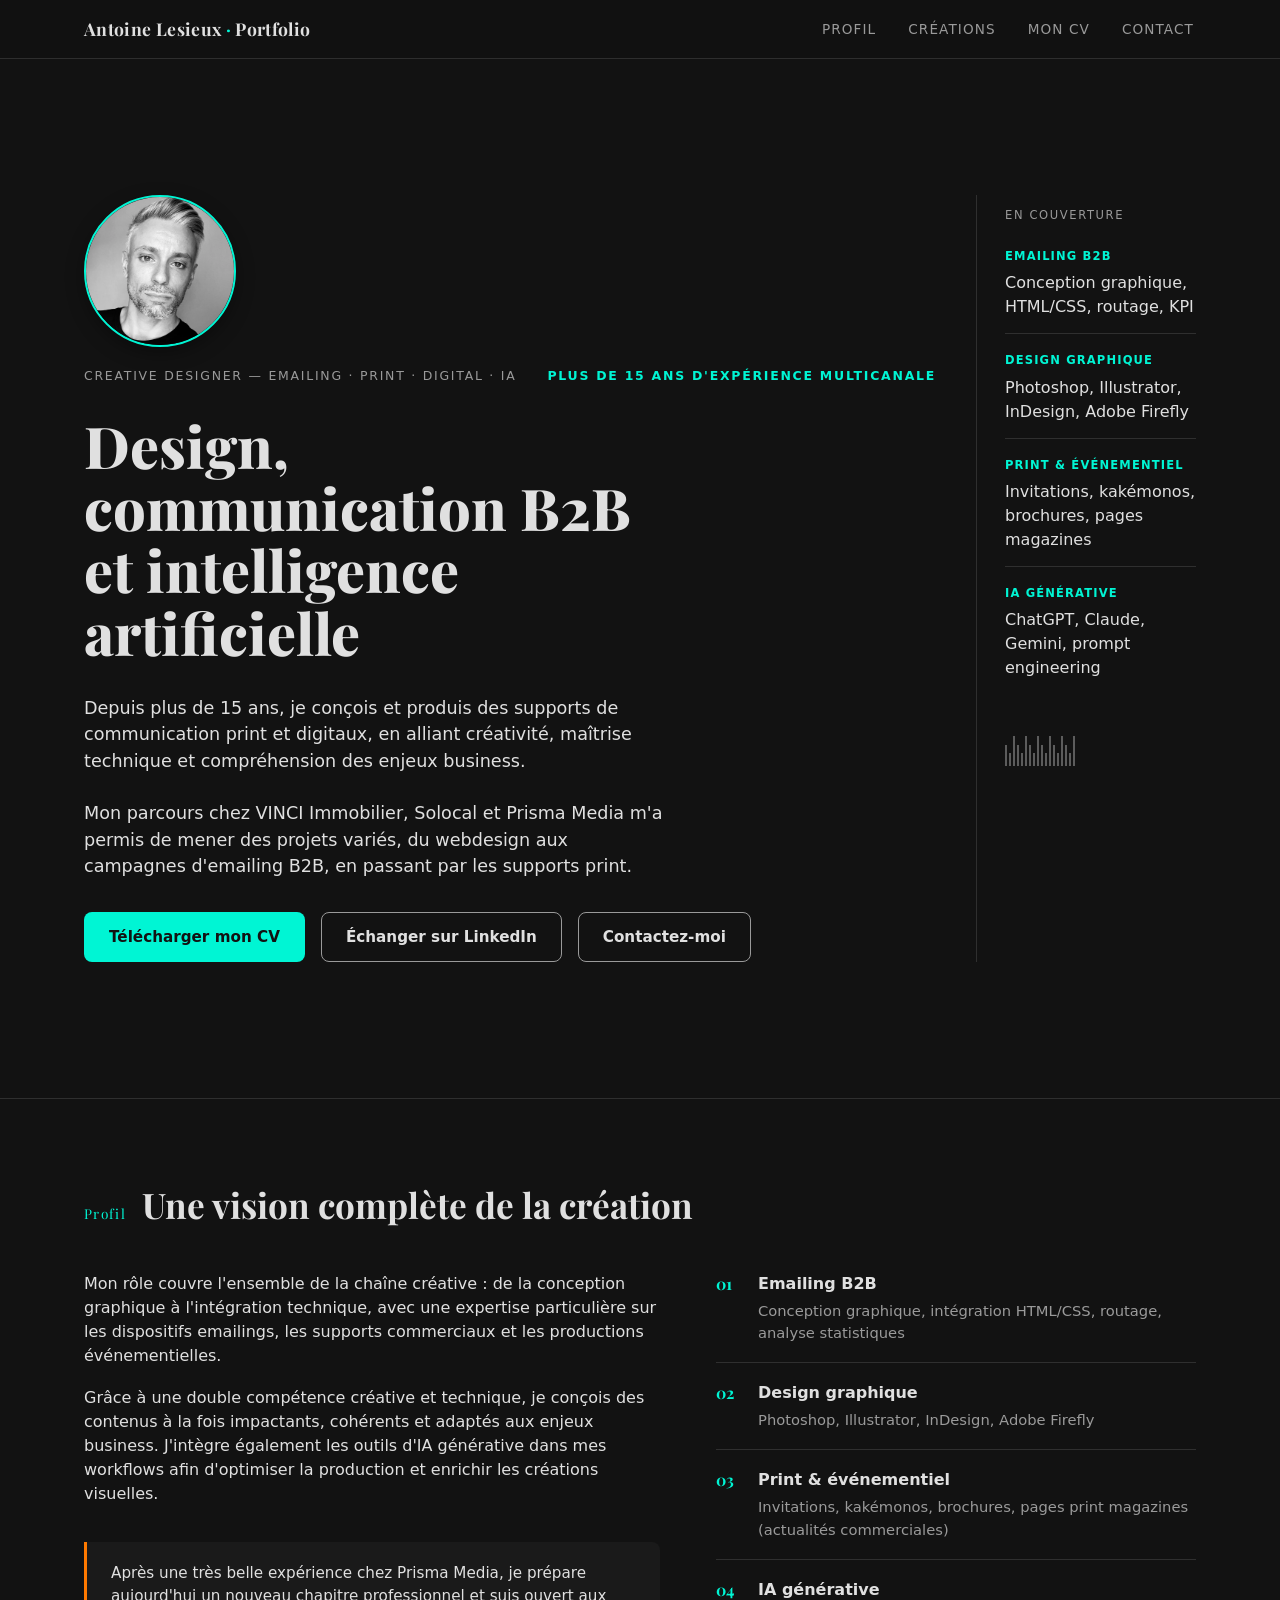
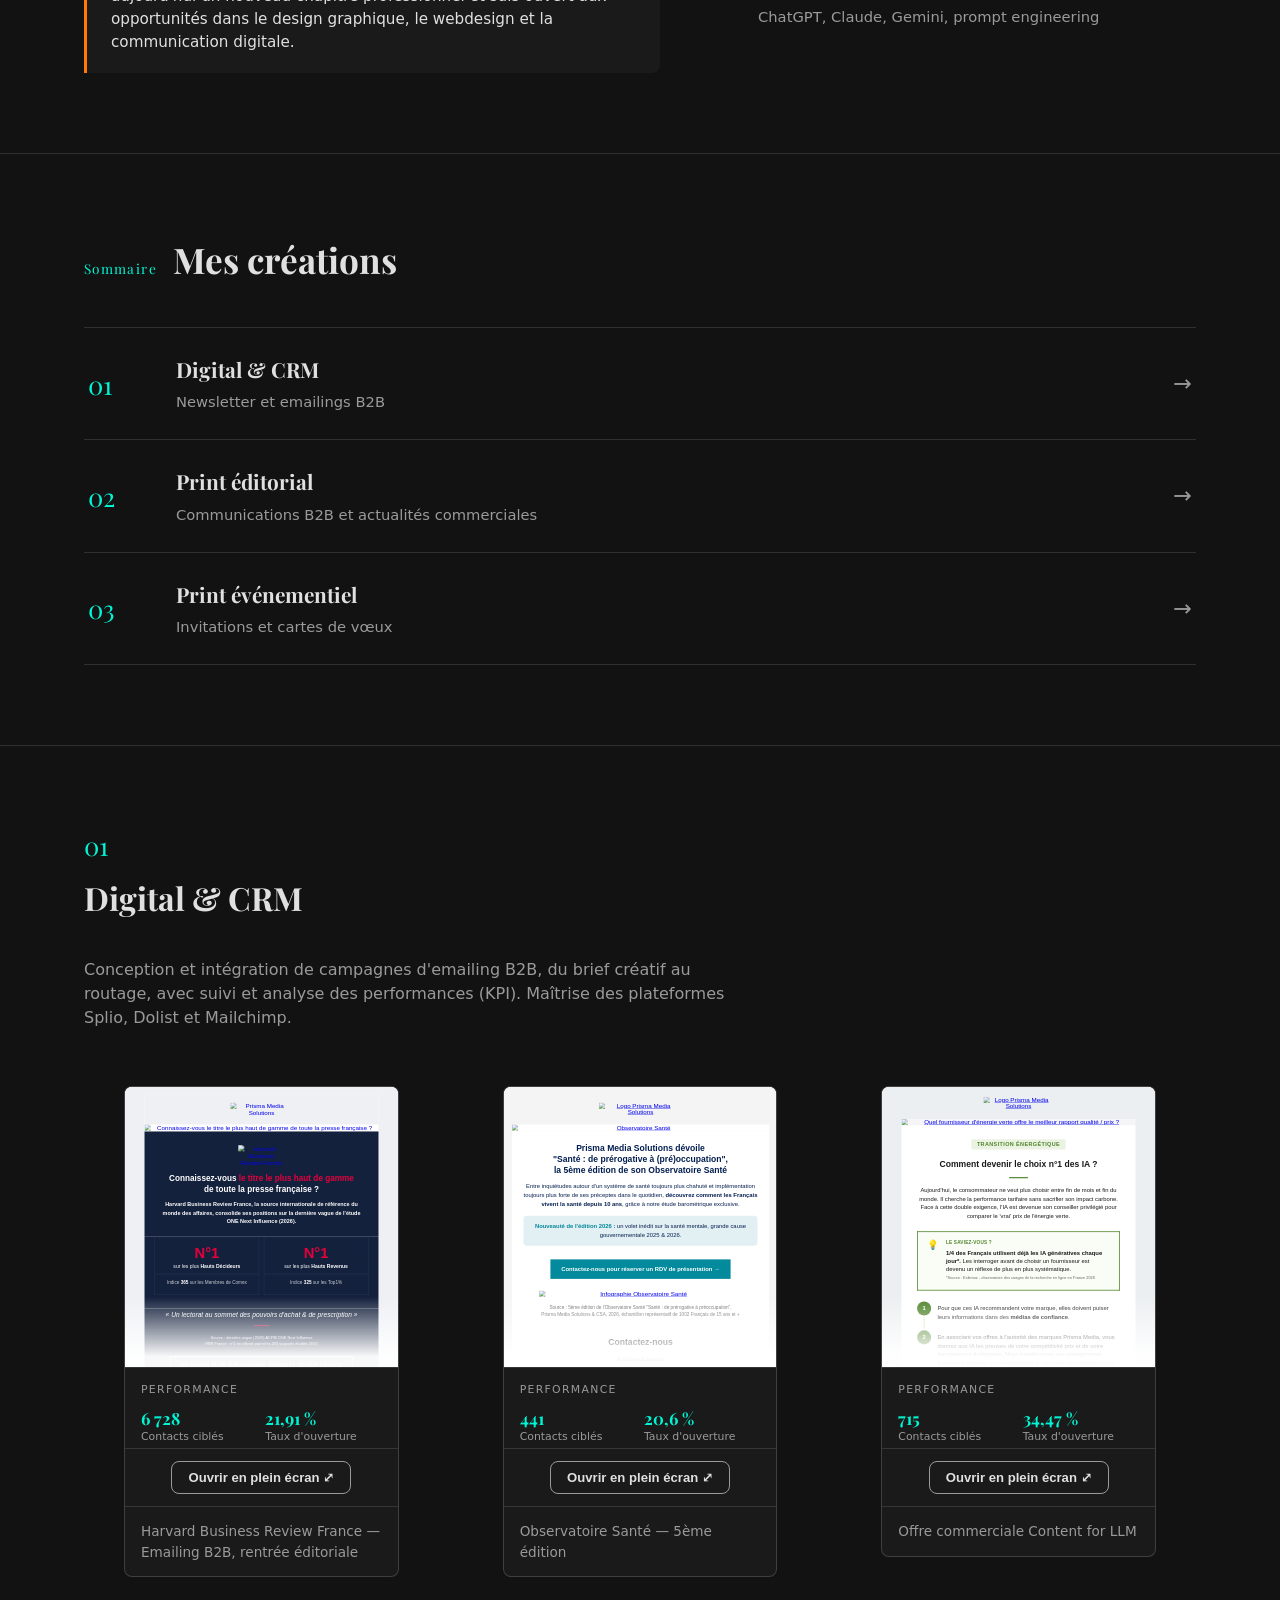
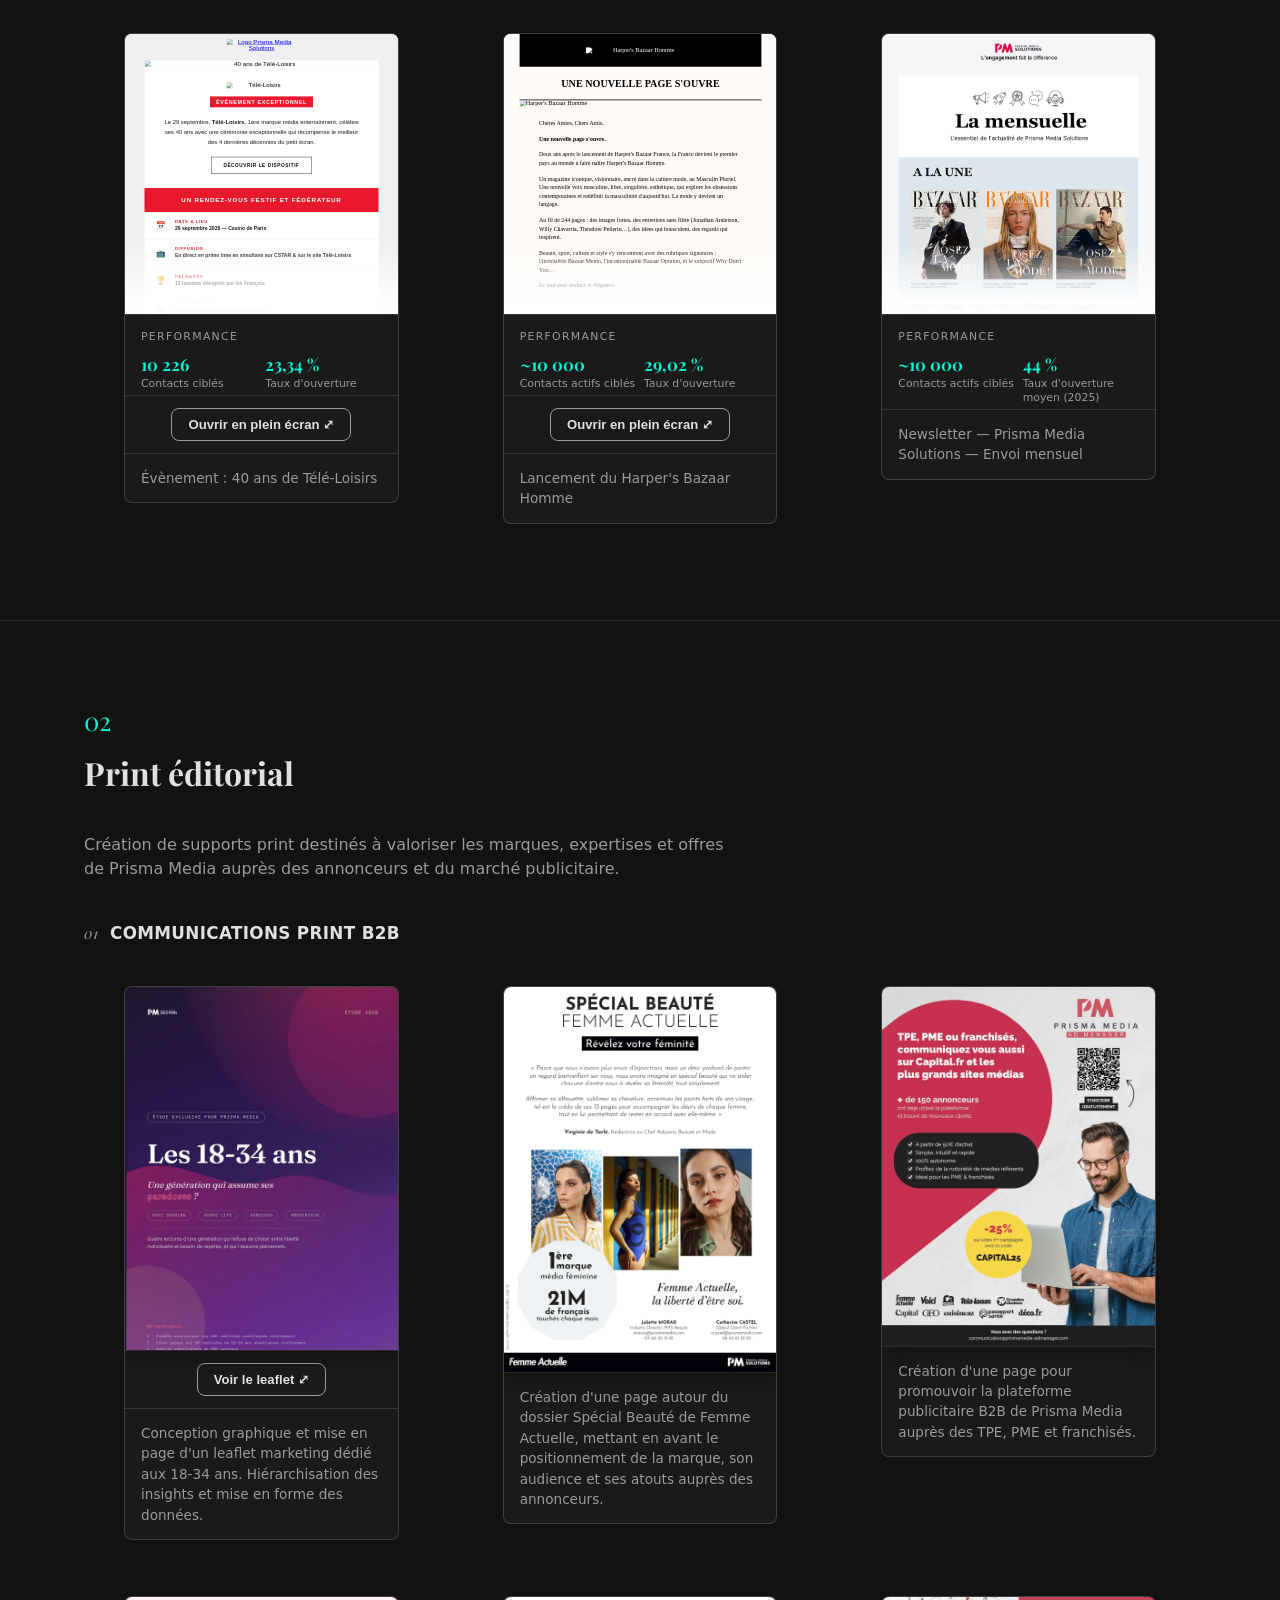
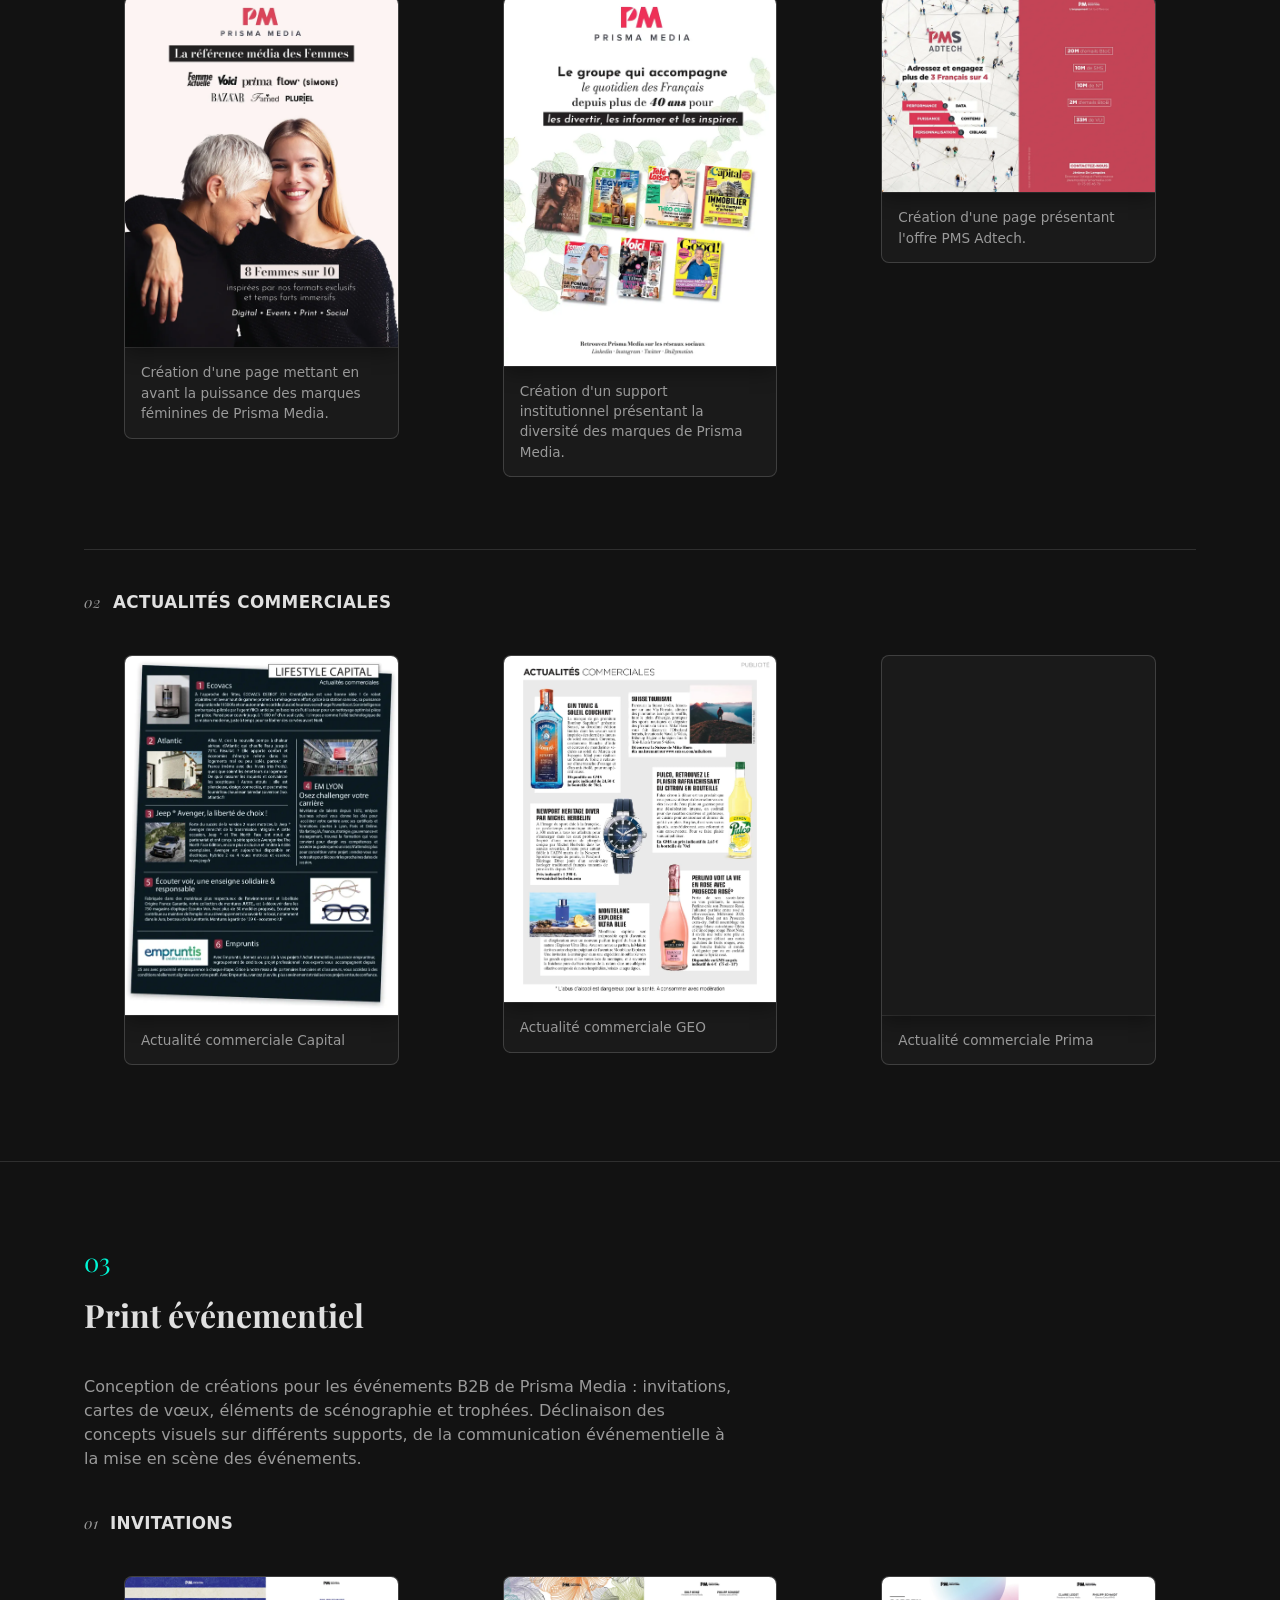
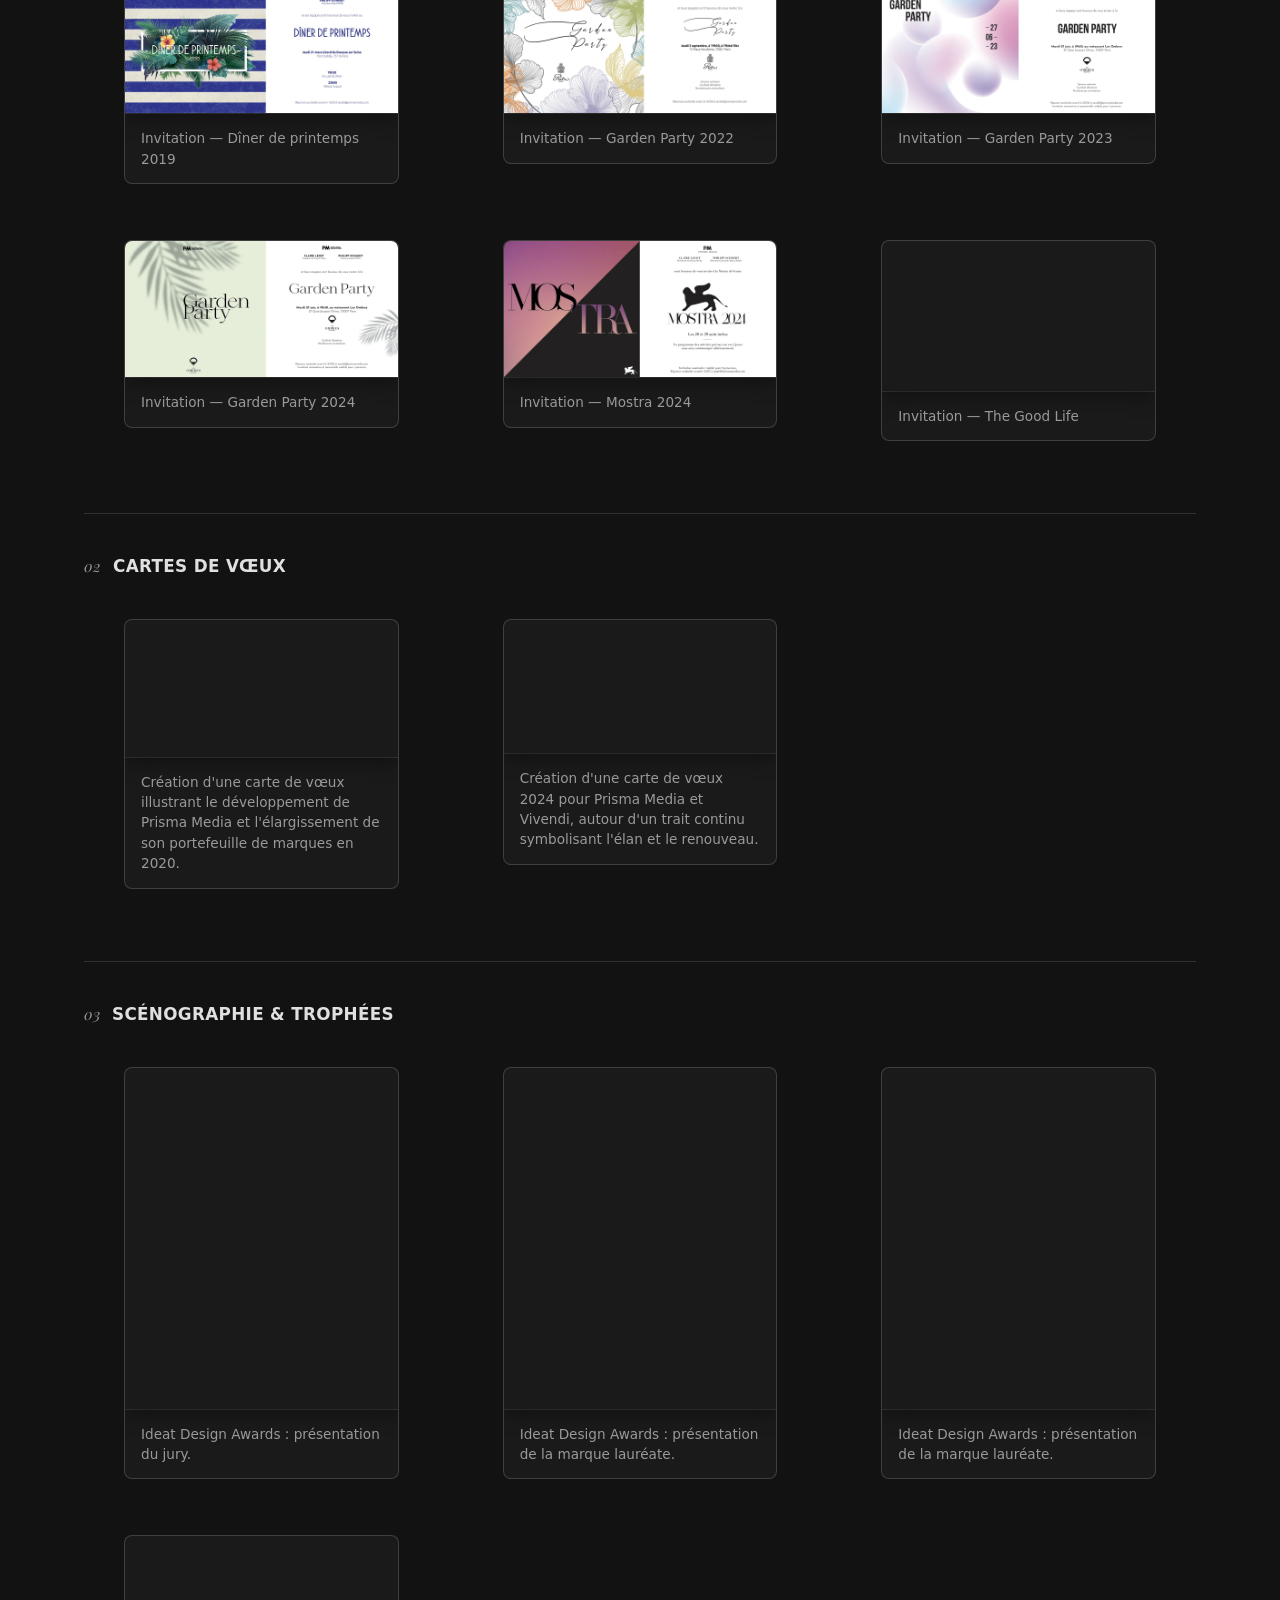
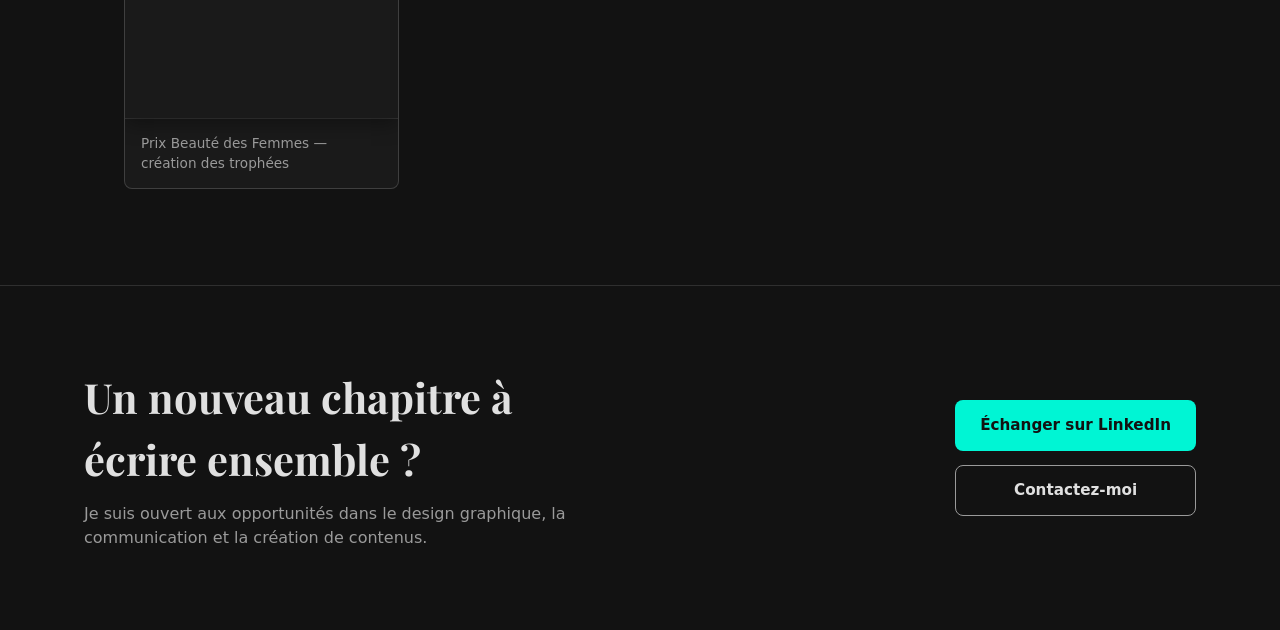
==== index.html @ f285fe67 "Add files via upload" ====
<!DOCTYPE html>
<html lang="fr">
<head>
<!-- Google Tag Manager -->
<script>(function(w,d,s,l,i){w[l]=w[l]||[];w[l].push({'gtm.start':
new Date().getTime(),event:'gtm.js'});var f=d.getElementsByTagName(s)[0],
j=d.createElement(s),dl=l!='dataLayer'?'&l='+l:'';j.async=true;j.src=
'https://www.googletagmanager.com/gtm.js?id='+i+dl;f.parentNode.insertBefore(j,f);
})(window,document,'script','dataLayer','GTM-KTTN77K8');</script>
<!-- End Google Tag Manager -->

<meta charset="UTF-8">
<meta name="viewport" content="width=device-width, initial-scale=1.0">
<title>Antoine Lesieux — Creative Designer Senior & Webdesigner Paris</title>
<meta name="description" content="Portfolio d'Antoine Lesieux, Creative Designer & Webdesigner Senior (ex-Prisma Media). Expertise en emailing B2B, print éditorial, digital et IA générative.">

<!-- Canonical URL -->
<link rel="canonical" href="https://antoinelesieux.github.io/">

<!-- Open Graph / LinkedIn / Facebook -->
<meta property="og:type" content="website">
<meta property="og:url" content="https://antoinelesieux.github.io/">
<meta property="og:title" content="Antoine Lesieux — Creative Designer Senior & Webdesigner">
<meta property="og:description" content="Portfolio d'Antoine Lesieux : emailing B2B, print éditorial, événementiel et IA générative. Plus de 15 ans d'expérience chez Prisma Media.">
<meta property="og:image" content="https://antoinelesieux.github.io/images/couverture-leaflet.webp">

<!-- Twitter Cards -->
<meta name="twitter:card" content="summary_large_image">
<meta name="twitter:title" content="Antoine Lesieux — Creative Designer Senior & Webdesigner">
<meta name="twitter:description" content="Portfolio d'Antoine Lesieux : emailing B2B, print éditorial, événementiel et IA générative. Plus de 15 ans d'expérience chez Prisma Media.">
<meta name="twitter:image" content="https://antoinelesieux.github.io/images/couverture-leaflet.webp">

<!-- Données structurées Schema.org (Google Person & Portfolio) -->
<script type="application/ld+json">
{
  "@context": "https://schema.org",
  "@type": "Person",
  "name": "Antoine Lesieux",
  "jobTitle": "Creative Designer Senior",
  "url": "https://antoinelesieux.github.io/",
  "image": "https://antoinelesieux.github.io/images/moi.webp",
  "sameAs": [
    "https://www.linkedin.com/in/antoine-lesieux/"
  ],
  "knowsAbout": [
    "Design graphique",
    "Emailing B2B",
    "Webdesign",
    "Print éditorial",
    "IA générative",
    "HTML/CSS"
  ],
  "alumniOf": {
    "@type": "Organization",
    "name": "Prisma Media"
  }
}
</script>

<link rel="preconnect" href="https://fonts.googleapis.com">
<link rel="preconnect" href="https://fonts.gstatic.com" crossorigin>
<link href="https://fonts.googleapis.com/css2?family=Playfair+Display:ital,wght@0,600;0,700;0,800;1,600&display=swap" rel="stylesheet">
<style>
  :root{
    --noir-carbone:#121212;
    --noir-carbone-clair:#1a1a1a;
    --noir-carbone-plus-clair:#232323;
    --gris-brume:#e0e0e0;
    --gris-brume-mute:#9a9a9a;
    --menthe:#00f5d4;
    --orange:#ff7a00;
    --hairline: rgba(224,224,224,0.14);
    --font-display: "Playfair Display", Georgia, serif;
    --font-body: Inter, system-ui, -apple-system, "Segoe UI", Roboto, sans-serif;
  }

  *{ box-sizing:border-box; }

  html{ scroll-behavior:smooth; }

  @media (prefers-reduced-motion: reduce){
    html{ scroll-behavior:auto; }
    *{ animation-duration:0.001ms !important; animation-iteration-count:1 !important; transition-duration:0.001ms !important; }
  }

  body{
    margin:0;
    background:var(--noir-carbone);
    color:var(--gris-brume);
    font-family:var(--font-body);
    font-size:16px;
    line-height:1.5;
    -webkit-font-smoothing:antialiased;
    overflow-x:hidden;
  }

  img{ max-width:100%; display:block; }

  a{ color:inherit; }

  /* Skip link */
  .skip-link{
    position:absolute;
    left:-999px;
    top:0;
    background:var(--menthe);
    color:var(--noir-carbone);
    padding:12px 20px;
    font-weight:700;
    z-index:100;
    border-radius:0 0 8px 0;
  }
  .skip-link:focus{ left:0; }

  :focus-visible{
    outline:3px solid var(--menthe);
    outline-offset:3px;
    border-radius:4px;
  }

  .wrap{
    max-width:1160px;
    margin:0 auto;
    padding:0 24px;
  }

  /* ============ MASTHEAD / NAV ============ */
  .masthead{
    position:sticky;
    top:0;
    z-index:50;
    background:rgba(18,18,18,0.88);
    backdrop-filter:blur(8px);
    border-bottom:1px solid var(--hairline);
  }
  .masthead .wrap{
    display:flex;
    align-items:center;
    justify-content:space-between;
    padding-top:16px;
    padding-bottom:16px;
    gap:16px;
    flex-wrap:wrap;
  }
  .masthead-title{
    font-family:var(--font-display);
    font-weight:700;
    font-size:1.1rem;
    letter-spacing:0.02em;
    text-decoration:none;
  }
  .masthead-title span{ color:var(--menthe); }
  nav.primary-nav ul{
    list-style:none;
    display:flex;
    gap:28px;
    margin:0;
    padding:0;
    font-size:0.85rem;
    letter-spacing:0.08em;
    text-transform:uppercase;
  }
  nav.primary-nav a{
    text-decoration:none;
    color:var(--gris-brume-mute);
    padding:6px 2px;
    border-bottom:2px solid transparent;
  }
  nav.primary-nav a:hover, nav.primary-nav a:focus-visible{
    color:var(--gris-brume);
    border-bottom-color:var(--menthe);
  }

  /* ============ HERO — "COUVERTURE" ============ */
  .cover{
    position:relative;
    border-bottom:1px solid var(--hairline);
    overflow:hidden;
  }
  .cover .wrap{
    padding-top:56px;
    padding-bottom:56px;
    display:grid;
    grid-template-columns:1fr 220px;
    gap:40px;
  }
  .cover-portrait{
    width:152px;
    height:152px;
    border-radius:50%;
    overflow:hidden;
    margin-bottom:20px;
    border:2px solid var(--menthe);
    box-shadow:0 6px 18px rgba(0,0,0,0.35);
  }
  .cover-portrait img{
    width:100%;
    height:100%;
    object-fit:cover;
    display:block;
  }
  .cover-kicker-row{
    display:flex;
    justify-content:space-between;
    align-items:center;
    font-size:0.78rem;
    letter-spacing:0.14em;
    text-transform:uppercase;
    color:var(--gris-brume-mute);
    margin-bottom:28px;
  }
  .cover-kicker-row .issue-number{
    color:var(--menthe);
    font-weight:700;
  }
  .cover-main{ grid-column:1 / 2; }
  .cover h1{
    font-family:var(--font-display);
    font-size:clamp(2.2rem, 5vw, 3.6rem);
    line-height:1.08;
    font-weight:800;
    margin:0 0 32px;
    max-width:16ch;
  }
  .cover-standfirst{
    font-size:1.1rem;
    color:var(--gris-brume);
    max-width:52ch;
    margin:0 0 32px;
  }
  .cover-identity{
    font-size:0.95rem;
    color:var(--gris-brume-mute);
    margin:0 0 32px;
  }
  .cover-identity strong{ color:var(--gris-brume); }

  .cta-row{
    display:flex;
    gap:16px;
    flex-wrap:wrap;
  }
  .btn{
    display:inline-flex;
    align-items:center;
    justify-content:center;
    gap:8px;
    padding:13px 24px;
    border-radius:8px;
    font-weight:700;
    font-size:0.95rem;
    text-decoration:none;
    border:1px solid transparent;
    transition:transform 0.15s ease, background 0.15s ease;
    cursor:pointer;
  }
  .btn-primary{
    background:var(--menthe);
    color:var(--noir-carbone);
  }
  .btn-primary:hover{ transform:translateY(-2px); }
  .btn-secondary{
    background:transparent;
    color:var(--gris-brume);
    border-color:var(--gris-brume-mute);
  }
  .btn-secondary:hover{
    border-color:var(--menthe);
    color:var(--menthe);
    transform:translateY(-2px);
  }

  /* Cover lines — bandeau latéral façon couverture magazine */
  .cover-lines{
    grid-column:2 / 3;
    display:flex;
    flex-direction:column;
    justify-content:flex-start;
    gap:18px;
    border-left:1px solid var(--hairline);
    padding-left:28px;
  }
  .cover-lines-list{ margin:0; padding:0; display:flex; flex-direction:column; gap:18px; }
  .cover-lines .eyebrow{
    font-size:0.72rem;
    letter-spacing:0.14em;
    text-transform:uppercase;
    color:var(--gris-brume-mute);
    margin-bottom:6px;
  }
  .cover-line{
    padding-bottom:14px;
    border-bottom:1px solid var(--hairline);
  }
  .cover-line:last-child{ border-bottom:none; }
  .cover-line dt{
    font-family:var(--font-body);
    font-weight:700;
    font-size:0.72rem;
    letter-spacing:0.1em;
    text-transform:uppercase;
    color:var(--menthe);
    margin-bottom:6px;
  }
  .cover-line dd{
    font-family:var(--font-body);
    font-size:1rem;
    line-height:1.5;
    color:var(--gris-brume);
    margin:0;
  }

  /* Code-barres décoratif */
  .barcode{
    display:flex;
    align-items:flex-end;
    gap:2px;
    height:30px;
    margin-top:24px;
    opacity:0.55;
  }
  .barcode span{ display:block; background:var(--gris-brume-mute); width:2px; }
  .barcode span:nth-child(3n){ height:100%; }
  .barcode span:nth-child(3n+1){ height:70%; }
  .barcode span:nth-child(3n+2){ height:45%; }

  /* ============ SECTION GENERIC ============ */
  section{ padding:80px 0; border-bottom:1px solid var(--hairline); }
  section:last-of-type{ border-bottom:none; }
  .section-head{
    display:flex;
    align-items:baseline;
    gap:16px;
    margin-bottom:40px;
  }
  .section-head .num{
    font-family:var(--font-display);
    font-size:0.85rem;
    color:var(--menthe);
    letter-spacing:0.1em;
  }
  .section-head h2{
    font-family:var(--font-display);
    font-size:clamp(1.6rem, 3vw, 2.2rem);
    margin:0;
    font-weight:700;
  }

  /* ============ INTRO / À PROPOS ============ */
  .intro-grid{
    display:grid;
    grid-template-columns:1.2fr 1fr;
    gap:56px;
    align-items:start;
  }
  .intro-grid p{ margin:0 0 18px; color:var(--gris-brume); }
  .intro-grid p:last-child{ margin-bottom:0; }

  .expertise-list{
    list-style:none;
    margin:0;
    padding:0;
    display:flex;
    flex-direction:column;
    gap:0;
  }
  .expertise-list li{
    padding:18px 0;
    border-bottom:1px solid var(--hairline);
    display:grid;
    grid-template-columns:28px 1fr;
    gap:14px;
  }
  .expertise-list li:first-child{ padding-top:0; }
  .expertise-list li:last-child{ border-bottom:none; }
  .expertise-list .tag{
    color:var(--menthe);
    font-family:var(--font-display);
    font-weight:700;
  }
  .expertise-list h3{
    margin:0 0 4px;
    font-size:1rem;
    font-weight:700;
    color:var(--gris-brume);
  }
  .expertise-list p{
    margin:0;
    font-size:0.92rem;
    color:var(--gris-brume-mute);
  }

  .availability-note{
    margin-top:36px;
    padding:20px 24px;
    background:var(--noir-carbone-clair);
    border-left:3px solid var(--orange);
    border-radius:0 8px 8px 0;
    font-size:0.95rem;
  }

  /* ============ SOMMAIRE ============ */
  .sommaire-list{
    list-style:none;
    margin:0;
    padding:0;
    counter-reset:sommaire;
  }
  .sommaire-list li{
    counter-increment:sommaire;
    border-bottom:1px solid var(--hairline);
  }
  .sommaire-list li:first-child{ border-top:1px solid var(--hairline); }
  .sommaire-list a{
    display:grid;
    grid-template-columns:64px 1fr auto;
    align-items:center;
    gap:24px;
    padding:26px 4px;
    text-decoration:none;
    color:var(--gris-brume);
  }
  .sommaire-list a::before{
    content: counter(sommaire, decimal-leading-zero);
    font-family:var(--font-display);
    font-size:1.6rem;
    color:var(--menthe);
  }
  .sommaire-list .sommaire-text h3{
    margin:0 0 6px;
    font-family:var(--font-display);
    font-size:1.3rem;
    font-weight:700;
  }
  .sommaire-list .sommaire-text p{
    margin:0;
    font-size:0.92rem;
    color:var(--gris-brume-mute);
  }
  .sommaire-list .sommaire-arrow{
    font-size:1.4rem;
    color:var(--gris-brume-mute);
    transition:transform 0.15s ease, color 0.15s ease;
  }
  .sommaire-list a:hover .sommaire-arrow,
  .sommaire-list a:focus-visible .sommaire-arrow{
    color:var(--menthe);
    transform:translateX(6px);
  }

  /* ============ RUBRIQUES / SPREADS ============ */
  .spread-head{
    display:flex;
    justify-content:space-between;
    align-items:flex-end;
    gap:24px;
    margin-bottom:36px;
    flex-wrap:wrap;
  }
  .spread-head .spread-kicker{
    font-family:var(--font-display);
    font-size:1.6rem;
    color:var(--menthe);
    margin:0 0 10px;
  }
  .spread-head h2{
    font-family:var(--font-display);
    font-size:clamp(1.5rem, 3vw, 2rem);
    margin:0;
  }
  .spread-head .page-ref{
    font-size:0.92rem;
    color:var(--gris-brume-mute);
  }
  .spread-desc{
    max-width:64ch;
    color:var(--gris-brume-mute);
    margin:0 0 40px;
  }

  .creation-subgroup + .creation-subgroup{
    margin-top:56px;
    padding-top:40px;
    border-top:1px solid var(--hairline);
  }
  .creation-subgroup-head{
    display:flex;
    align-items:baseline;
    gap:12px;
    margin-bottom:24px;
  }
  .creation-subgroup-head .subnum{
    font-family:var(--font-display);
    font-style:italic;
    color:var(--gris-brume-mute);
    font-size:0.95rem;
  }
  .creation-subgroup-head h3{
    margin:0;
    font-size:1.05rem;
    font-weight:700;
    letter-spacing:0.02em;
    text-transform:uppercase;
    color:var(--gris-brume);
  }
  .creation-grid{
    display:grid;
    grid-template-columns:repeat(3, 1fr);
    gap:24px;
    align-items:start;
  }
  .creation-card{
    border:1px dashed rgba(224,224,224,0.3);
    border-radius:8px;
    background:var(--noir-carbone-clair);
    overflow:hidden;
    display:flex;
    flex-direction:column;
  }
  .creation-card .thumb{
    aspect-ratio:4/3;
    display:flex;
    align-items:center;
    justify-content:center;
    background:var(--noir-carbone-plus-clair);
    color:var(--gris-brume-mute);
    text-align:center;
    padding:20px;
    font-size:0.85rem;
  }
  .creation-card .thumb .plus{
    display:block;
    font-size:1.8rem;
    color:var(--menthe);
    margin-bottom:8px;
    font-family:var(--font-display);
  }
  .creation-card figcaption{
    padding:14px 16px;
    font-size:0.85rem;
    color:var(--gris-brume-mute);
    border-top:1px solid var(--hairline);
  }
  .creation-card.filled{
    border:1px solid rgba(255,255,255,0.16);
  }
  .creation-card.filled .thumb{
    aspect-ratio:auto;
    padding:0;
    background:none;
    position:relative;
    display:block;
    width:100%;
    border:none;
    margin:0;
    cursor:pointer;
    font:inherit;
  }
  .creation-card.filled img{
    width:100%;
    height:auto;
    display:block;
    box-shadow:0 6px 18px rgba(0,0,0,0.35);
  }
  .creation-card.filled .thumb::after{
    content:"⤢ Agrandir";
    position:absolute;
    right:10px;
    bottom:10px;
    padding:6px 12px;
    background:rgba(18,18,18,0.82);
    color:var(--gris-brume);
    font-size:0.75rem;
    letter-spacing:0.04em;
    border-radius:6px;
    opacity:0;
    transform:translateY(4px);
    transition:opacity 0.15s ease, transform 0.15s ease;
  }
  .creation-card.filled .thumb:hover::after,
  .creation-card.filled .thumb:focus-visible::after{
    opacity:1;
    transform:translateY(0);
  }

  .emailing-card .thumb{ display:none; }
  .email-preview{
    position:relative;
    overflow:hidden;
    background:#ffffff;
    height:280px;
  }
  .email-preview::after{
    content:"";
    position:absolute;
    left:0; right:0; bottom:0;
    height:70px;
    background:linear-gradient(to bottom, rgba(255,255,255,0), rgba(255,255,255,0.97) 85%);
    pointer-events:none;
  }
  .email-frame{
    border:0;
    display:block;
    background:#ffffff;
    width:100%;
    height:100%;
  }
  .emailing-actions{
    padding:12px 16px;
    border-top:1px solid var(--hairline);
    display:flex;
    justify-content:center;
  }
  .btn-small{
    padding:8px 16px;
    font-size:0.82rem;
  }
  .email-stats{
    padding:14px 16px 4px;
    border-top:1px solid var(--hairline);
  }
  .email-stats-title{
    margin:0 0 10px;
    font-size:0.68rem;
    letter-spacing:0.12em;
    text-transform:uppercase;
    color:var(--gris-brume-mute);
  }
  .email-stats-meta{
    margin:-4px 0 12px;
    font-size:0.82rem;
    color:var(--gris-brume);
  }
  .email-stats-grid{
    display:grid;
    grid-template-columns:repeat(2, 1fr);
    gap:8px;
  }
  .email-stats-grid .stat{
    display:flex;
    flex-direction:column;
    gap:3px;
  }
  .email-stats-grid .stat-num{
    font-family:var(--font-display);
    font-weight:700;
    font-size:1.05rem;
    color:var(--menthe);
    line-height:1.1;
  }
  .email-stats-grid .stat-label{
    font-size:0.68rem;
    color:var(--gris-brume-mute);
    line-height:1.3;
  }

  .thumb-cropped{
    height:280px;
    overflow:hidden;
  }
  .thumb-cropped img,
  .thumb-cropped canvas{
    width:100%;
    height:100%;
    object-fit:cover;
    object-position:top;
    box-shadow:none;
    display:block;
    background:#ffffff;
  }
  .thumb-cropped::before{
    content:"";
    position:absolute;
    left:0; right:0; bottom:0;
    height:70px;
    background:linear-gradient(to bottom, rgba(255,255,255,0), rgba(255,255,255,0.97) 85%);
    pointer-events:none;
  }

  /* ============ LIGHTBOX ============ */
  .lightbox{
    position:fixed;
    inset:0;
    z-index:200;
    display:flex;
    align-items:center;
    justify-content:center;
    padding:5vh 5vw;
  }
  .lightbox[hidden]{ display:none; }
  .lightbox-backdrop{
    position:absolute;
    inset:0;
    background:rgba(6,6,6,0.88);
  }
  .lightbox-panel{
    position:relative;
    display:inline-flex;
    flex-direction:column;
    max-width:90vw;
    max-height:90vh;
    width:fit-content;
    height:fit-content;
    background:var(--noir-carbone-clair);
    border-radius:8px;
    overflow-y:auto;
    overflow-x:hidden;
    box-shadow:0 20px 60px rgba(0,0,0,0.5);
  }
  .lightbox-panel img{
    max-width:90vw;
    max-height:82vh;
    width:auto;
    height:auto;
    object-fit:contain;
    display:block;
  }
  .lightbox-caption{
    margin:0;
    padding:14px 20px;
    font-size:0.9rem;
    color:var(--gris-brume-mute);
    border-top:1px solid var(--hairline);
  }
  .lightbox-close{
    position:fixed;
    top:16px;
    right:16px;
    width:36px;
    height:36px;
    border-radius:6px;
    border:1px solid rgba(255,255,255,0.25);
    background:rgba(18,18,18,0.85);
    color:var(--gris-brume);
    font-size:1.3rem;
    line-height:1;
    cursor:pointer;
    z-index:10;
  }
  .lightbox-close:hover{ color:var(--menthe); border-color:var(--menthe); }

  .lightbox-nav{
    position:fixed;
    top:50%;
    transform:translateY(-50%);
    width:52px;
    height:52px;
    border-radius:50%;
    border:1px solid rgba(255,255,255,0.25);
    background:rgba(18,18,18,0.9);
    color:var(--gris-brume);
    font-size:2rem;
    line-height:1;
    cursor:pointer;
    z-index:10;
    display:flex;
    align-items:center;
    justify-content:center;
  }
  .lightbox-nav:hover{ color:var(--menthe); border-color:var(--menthe); }
  .lightbox-prev{ left:16px; }
  .lightbox-next{ right:16px; }
  @media (max-width:640px){
    .lightbox-nav{ width:42px; height:42px; font-size:1.5rem; }
    .lightbox-prev{ left:8px; }
    .lightbox-next{ right:8px; }
    .lightbox-close{ top:10px; right:10px; width:40px; height:40px; }
  }

  /* ============ CONTACT / EX-LIBRIS ============ */
  .contact-block{
    display:grid;
    grid-template-columns:1fr auto;
    align-items:center;
    gap:32px;
    flex-wrap:wrap;
  }
  .contact-block h2{
    font-family:var(--font-display);
    font-size:clamp(1.8rem, 4vw, 2.6rem);
    margin:0 0 12px;
    max-width:16ch;
  }
  .contact-block p{
    color:var(--gris-brume-mute);
    margin:0;
    max-width:48ch;
  }
  .contact-ctas{ display:flex; flex-direction:column; gap:14px; }

  /* ============ RESPONSIVE ============ */
  @media (max-width: 860px){
    .cover .wrap{ grid-template-columns:1fr; padding-top:40px; padding-bottom:40px; }
    .cover-kicker-row{ flex-direction:column; align-items:flex-start; gap:6px; }
    .cover-lines{ grid-column:1; border-left:none; border-top:1px solid var(--hairline); padding-left:0; padding-top:24px; }
    .cover-lines-list{ flex-direction:row; flex-wrap:wrap; }
    .cover-line{ flex:1 1 220px; border-bottom:none; padding-bottom:0; }
    .intro-grid{ grid-template-columns:1fr; gap:40px; }
    .creation-grid{ grid-template-columns:1fr 1fr; }
    .contact-block{ grid-template-columns:1fr; }
    nav.primary-nav ul{ gap:16px; font-size:0.75rem; }
  }
  @media (max-width: 560px){
    .creation-grid{ grid-template-columns:1fr; }
    section{ padding:56px 0; }
    .sommaire-list a{ grid-template-columns:44px 1fr; }
    .sommaire-list .sommaire-arrow{ display:none; }
    nav.primary-nav ul{ gap:12px; font-size:0.7rem; }
  }
  @media (max-width: 400px){
    .masthead .wrap{ flex-direction:column; align-items:flex-start; }
  }
</style>
</head>
<body>
<!-- Google Tag Manager (noscript) -->
<noscript><iframe src="https://www.googletagmanager.com/ns.html?id=GTM-KTTN77K8"
height="0" width="0" style="display:none;visibility:hidden"></iframe></noscript>
<!-- End Google Tag Manager (noscript) -->

<a href="#contenu" class="skip-link">Aller au contenu principal</a>

<header class="masthead">
  <div class="wrap">
    <a href="#accueil" class="masthead-title">Antoine Lesieux <span>·</span> Portfolio</a>
    <nav class="primary-nav" aria-label="Navigation principale">
      <ul>
        <li><a href="#apropos">Profil</a></li>
        <li><a href="#creations">Créations</a></li>
        <li><a href="https://antoinelesieux.github.io/pdf/Antoine-Lesieux-CV-creative-designer.pdf" target="_blank" rel="noopener">Mon CV</a></li>
        <li><a href="#contact">Contact</a></li>
      </ul>
    </nav>
  </div>
</header>

<main id="contenu">

  <!-- ============ COUVERTURE ============ -->
  <section class="cover" id="accueil" aria-labelledby="cover-title">
    <div class="wrap">
      <div class="cover-main">
        <div class="cover-portrait">
          <img src="https://antoinelesieux.github.io/images/moi.webp" alt="Portrait d'Antoine Lesieux" loading="lazy" decoding="async">
        </div>
        <div class="cover-kicker-row">
          <span>Creative Designer — Emailing · Print · Digital · IA</span>
          <span class="issue-number">Plus de 15 ans d'expérience multicanale</span>
        </div>
        <h1 id="cover-title">Design, communication B2B et intelligence artificielle</h1>
        <p class="cover-standfirst">
          Depuis plus de 15 ans, je conçois et produis des supports de communication print et digitaux, en alliant
          créativité, maîtrise technique et compréhension des enjeux business.
          <br><br>
          Mon parcours chez VINCI Immobilier, Solocal et Prisma Media m'a permis de mener des projets variés,
          du webdesign aux campagnes d'emailing B2B, en passant par les supports print.
        </p>
        <div class="cta-row">
          <a class="btn btn-primary" href="https://antoinelesieux.github.io/pdf/Antoine-Lesieux-CV-creative-designer.pdf" target="_blank" rel="noopener">Télécharger mon CV</a>
          <a class="btn btn-secondary" href="https://www.linkedin.com/in/antoine-lesieux/" target="_blank" rel="noopener">Échanger sur LinkedIn</a>
          <a class="btn btn-secondary" href="mailto:antoinelesieux@gmail.com">Contactez-moi</a>
        </div>
      </div>

      <aside class="cover-lines" aria-label="En couverture">
        <p class="eyebrow">En couverture</p>
        <dl class="cover-lines-list">
          <div class="cover-line">
            <dt>Emailing B2B</dt>
            <dd>Conception graphique, HTML/CSS, routage, KPI</dd>
          </div>
          <div class="cover-line">
            <dt>Design graphique</dt>
            <dd>Photoshop, Illustrator, InDesign, Adobe Firefly</dd>
          </div>
          <div class="cover-line">
            <dt>Print & événementiel</dt>
            <dd>Invitations, kakémonos, brochures, pages magazines</dd>
          </div>
          <div class="cover-line">
            <dt>IA générative</dt>
            <dd>ChatGPT, Claude, Gemini, prompt engineering</dd>
          </div>
        </dl>
        <div class="barcode" aria-hidden="true">
          <span></span><span></span><span></span><span></span><span></span><span></span><span></span><span></span><span></span><span></span><span></span><span></span><span></span><span></span><span></span><span></span><span></span><span></span>
        </div>
      </aside>
    </div>
  </section>

  <!-- ============ PROFIL ============ -->
  <section id="apropos" aria-labelledby="apropos-title">
    <div class="wrap">
      <div class="section-head">
        <span class="num">Profil</span>
        <h2 id="apropos-title">Une vision complète de la création</h2>
      </div>
      <div class="intro-grid">
        <div>
          <p>
            Mon rôle couvre l'ensemble de la chaîne créative : de la conception graphique à l'intégration
            technique, avec une expertise particulière sur les dispositifs emailings, les supports
            commerciaux et les productions événementielles.
          </p>
          <p>
            Grâce à une double compétence créative et technique, je conçois des contenus à la fois
            impactants, cohérents et adaptés aux enjeux business. J'intègre également les outils d'IA
            générative dans mes workflows afin d'optimiser la production et enrichir les créations
            visuelles.
          </p>
          <div class="availability-note">
            Après une très belle expérience chez Prisma Media, je prépare aujourd'hui un nouveau chapitre
            professionnel et suis ouvert aux opportunités dans le design graphique, le webdesign et la
            communication digitale.
          </div>
        </div>

        <ul class="expertise-list">
          <li>
            <span class="tag">01</span>
            <div>
              <h3>Emailing B2B</h3>
              <p>Conception graphique, intégration HTML/CSS, routage, analyse statistiques</p>
            </div>
          </li>
          <li>
            <span class="tag">02</span>
            <div>
              <h3>Design graphique</h3>
              <p>Photoshop, Illustrator, InDesign, Adobe Firefly</p>
            </div>
          </li>
          <li>
            <span class="tag">03</span>
            <div>
              <h3>Print & événementiel</h3>
              <p>Invitations, kakémonos, brochures, pages print magazines (actualités commerciales)</p>
            </div>
          </li>
          <li>
            <span class="tag">04</span>
            <div>
              <h3>IA générative</h3>
              <p>ChatGPT, Claude, Gemini, prompt engineering</p>
            </div>
          </li>
        </ul>
      </div>
    </div>
  </section>

  <!-- ============ SOMMAIRE ============ -->
  <section id="creations" aria-labelledby="creations-title">
    <div class="wrap">
      <div class="section-head">
        <span class="num">Sommaire</span>
        <h2 id="creations-title">Mes créations</h2>
      </div>
      <ul class="sommaire-list">
        <li>
          <a href="#digital-crm">
            <span class="sommaire-text">
              <h3>Digital & CRM</h3>
              <p>Newsletter et emailings B2B</p>
            </span>
            <span class="sommaire-arrow" aria-hidden="true">→</span>
          </a>
        </li>
        <li>
          <a href="#print-editorial">
            <span class="sommaire-text">
              <h3>Print éditorial</h3>
              <p>Communications B2B et actualités commerciales</p>
            </span>
            <span class="sommaire-arrow" aria-hidden="true">→</span>
          </a>
        </li>
        <li>
          <a href="#print-evenementiel">
            <span class="sommaire-text">
              <h3>Print événementiel</h3>
              <p>Invitations et cartes de vœux</p>
            </span>
            <span class="sommaire-arrow" aria-hidden="true">→</span>
          </a>
        </li>
      </ul>
    </div>
  </section>

  <!-- ============ RUBRIQUE 1 : DIGITAL & CRM ============ -->
  <section id="digital-crm" aria-labelledby="digital-crm-title">
    <div class="wrap">
      <div class="spread-head">
        <div>
          <p class="spread-kicker">01</p>
          <h2 id="digital-crm-title">Digital & CRM</h2>
        </div>
      </div>
      <p class="spread-desc">
        Conception et intégration de campagnes d'emailing B2B, du brief créatif au routage,
        avec suivi et analyse des performances (KPI). Maîtrise des plateformes Splio, Dolist et Mailchimp.
      </p>
      <div class="creation-grid">
        <figure class="creation-card filled emailing-card">
          <div class="email-preview" data-email-id="1">
            <iframe class="email-frame" title="Aperçu de l'emailing — Harvard Business Review France — Été 2026" tabindex="-1" aria-hidden="true"></iframe>
          </div>
          <div class="email-stats">
            <p class="email-stats-title">Performance</p>
            <div class="email-stats-grid">
              <div class="stat">
                <span class="stat-num">6 728</span>
                <span class="stat-label">Contacts ciblés</span>
              </div>
              <div class="stat">
                <span class="stat-num">21,91 %</span>
                <span class="stat-label">Taux d'ouverture</span>
              </div>
            </div>
          </div>
          <div class="emailing-actions">
            <button type="button" class="btn btn-secondary btn-small" data-email-open="1">Ouvrir en plein écran ⤢</button>
          </div>
          <figcaption>Harvard Business Review France — Emailing B2B, rentrée éditoriale</figcaption>
        </figure>
        <figure class="creation-card filled emailing-card">
          <div class="email-preview" data-email-id="2">
            <iframe class="email-frame" title="Aperçu de l'emailing — Observatoire Santé — 5ème édition" tabindex="-1" aria-hidden="true"></iframe>
          </div>
          <div class="email-stats">
            <p class="email-stats-title">Performance</p>
            <div class="email-stats-grid">
              <div class="stat">
                <span class="stat-num">441</span>
                <span class="stat-label">Contacts ciblés</span>
              </div>
              <div class="stat">
                <span class="stat-num">20,6 %</span>
                <span class="stat-label">Taux d'ouverture</span>
              </div>
            </div>
          </div>
          <div class="emailing-actions">
            <button type="button" class="btn btn-secondary btn-small" data-email-open="2">Ouvrir en plein écran ⤢</button>
          </div>
          <figcaption>Observatoire Santé — 5ème édition</figcaption>
        </figure>
        <figure class="creation-card filled emailing-card">
          <div class="email-preview" data-email-id="3">
            <iframe class="email-frame" title="Aperçu de l'emailing — Transition énergétique — Prisma Media Solutions" tabindex="-1" aria-hidden="true"></iframe>
          </div>
          <div class="email-stats">
            <p class="email-stats-title">Performance</p>
            <div class="email-stats-grid">
              <div class="stat">
                <span class="stat-num">715</span>
                <span class="stat-label">Contacts ciblés</span>
              </div>
              <div class="stat">
                <span class="stat-num">34,47 %</span>
                <span class="stat-label">Taux d'ouverture</span>
              </div>
            </div>
          </div>
          <div class="emailing-actions">
            <button type="button" class="btn btn-secondary btn-small" data-email-open="3">Ouvrir en plein écran ⤢</button>
          </div>
          <figcaption>Offre commerciale Content for LLM</figcaption>
        </figure>
        <figure class="creation-card filled emailing-card">
          <div class="email-preview" data-email-id="4">
            <iframe class="email-frame" title="Aperçu de l'emailing — Télé-Loisirs — 40 ans" tabindex="-1" aria-hidden="true"></iframe>
          </div>
          <div class="email-stats">
            <p class="email-stats-title">Performance</p>
            <div class="email-stats-grid">
              <div class="stat">
                <span class="stat-num">10 226</span>
                <span class="stat-label">Contacts ciblés</span>
              </div>
              <div class="stat">
                <span class="stat-num">23,34 %</span>
                <span class="stat-label">Taux d'ouverture</span>
              </div>
            </div>
          </div>
          <div class="emailing-actions">
            <button type="button" class="btn btn-secondary btn-small" data-email-open="4">Ouvrir en plein écran ⤢</button>
          </div>
          <figcaption>Évènement : 40 ans de Télé-Loisirs</figcaption>
        </figure>
        <figure class="creation-card filled emailing-card">
          <div class="email-preview" data-email-id="5">
            <iframe class="email-frame" title="Aperçu de l'emailing — Harper's Bazaar Homme" tabindex="-1" aria-hidden="true"></iframe>
          </div>
          <div class="email-stats">
            <p class="email-stats-title">Performance</p>
            <div class="email-stats-grid">
              <div class="stat">
                <span class="stat-num">~10 000</span>
                <span class="stat-label">Contacts actifs ciblés</span>
              </div>
              <div class="stat">
                <span class="stat-num">29,02 %</span>
                <span class="stat-label">Taux d'ouverture</span>
              </div>
            </div>
          </div>
          <div class="emailing-actions">
            <button type="button" class="btn btn-secondary btn-small" data-email-open="5">Ouvrir en plein écran ⤢</button>
          </div>
          <figcaption>Lancement du Harper's Bazaar Homme</figcaption>
        </figure>
        <figure class="creation-card filled">
          <button type="button" class="thumb thumb-cropped" data-lightbox-max-width="600" aria-label="Agrandir : Newsletter Prisma Media Solutions">
            <img src="https://antoinelesieux.github.io/images/newsletter-regie-pms.webp" alt="Newsletter de la régie publicitaire Prisma Media Solutions" loading="lazy" decoding="async">
          </button>
          <div class="email-stats">
            <p class="email-stats-title">Performance</p>
            <div class="email-stats-grid">
              <div class="stat">
                <span class="stat-num">~10 000</span>
                <span class="stat-label">Contacts actifs ciblés</span>
              </div>
              <div class="stat">
                <span class="stat-num">44 %</span>
                <span class="stat-label">Taux d'ouverture moyen (2025)</span>
              </div>
            </div>
          </div>
          <figcaption>Newsletter — Prisma Media Solutions — Envoi mensuel</figcaption>
        </figure>
      </div>
    </div>
  </section>

  <!-- ============ RUBRIQUE 2 : PRINT ÉDITORIAL ============ -->
  <section id="print-editorial" aria-labelledby="print-editorial-title">
    <div class="wrap">
      <div class="spread-head">
        <div>
          <p class="spread-kicker">02</p>
          <h2 id="print-editorial-title">Print éditorial</h2>
        </div>
      </div>
      <p class="spread-desc">
        Création de supports print destinés à valoriser les marques, expertises et offres de Prisma
        Media auprès des annonceurs et du marché publicitaire.
      </p>

      <!-- 01 : COMMUNICATIONS PRINT B2B -->
      <div class="creation-subgroup">
        <div class="creation-subgroup-head">
          <span class="subnum">01</span>
          <h3>Communications print B2B</h3>
        </div>
        <div class="creation-grid">
          <!-- Leaflet 18-34 ans : Miniature entière sur la grille -->
          <figure class="creation-card filled" id="leaflet-card">
            <button type="button" class="thumb" id="leaflet-thumb-main" aria-label="Agrandir et feuilleter : Leaflet étude 18-34 ans">
              <img src="https://antoinelesieux.github.io/images/couverture-leaflet.webp" alt="Leaflet étude 18-34 ans — Couverture" loading="lazy" decoding="async">
            </button>

            <!-- Pages du leaflet intégrées à la Lightbox -->
            <div class="leaflet-hidden-pages" style="display:none;">
              <button type="button" class="thumb" aria-label="Feuilleter : Leaflet étude 18-34 ans — Page 1">
                <img src="https://antoinelesieux.github.io/images/leaflet-18-34-ans-page-1.webp" alt="Leaflet étude 18-34 ans — Page 1" loading="lazy" decoding="async">
              </button>
              <button type="button" class="thumb" aria-label="Feuilleter : Leaflet étude 18-34 ans — Pages 2 et 3">
                <img src="https://antoinelesieux.github.io/images/leaflet-18-34-ans-pages-2-3.webp" alt="Leaflet étude 18-34 ans — Pages 2-3" loading="lazy" decoding="async">
              </button>
              <button type="button" class="thumb" aria-label="Feuilleter : Leaflet étude 18-34 ans — Pages 4 et 5">
                <img src="https://antoinelesieux.github.io/images/leaflet-18-34-ans-pages-4-5.webp" alt="Leaflet étude 18-34 ans — Pages 4-5" loading="lazy" decoding="async">
              </button>
              <button type="button" class="thumb" aria-label="Feuilleter : Leaflet étude 18-34 ans — Page 6">
                <img src="https://antoinelesieux.github.io/images/leaflet-18-34-ans-page-4.webp" alt="Leaflet étude 18-34 ans — Page 6 (Dos)" loading="lazy" decoding="async">
              </button>
            </div>

            <div class="emailing-actions">
              <button type="button" class="btn btn-secondary btn-small" id="leaflet-btn-open">Voir le leaflet ⤢</button>
            </div>
            <figcaption>Conception graphique et mise en page d'un leaflet marketing dédié aux 18-34 ans. Hiérarchisation des insights et mise en forme des données.</figcaption>
          </figure>

          <figure class="creation-card filled">
            <button type="button" class="thumb" aria-label="Agrandir : Communication print B2B — visuel 1">
              <img src="https://antoinelesieux.github.io/images/page-special-beaute-femme-actuelle.webp" alt="Communication print B2B — visuel 1" loading="lazy" decoding="async">
            </button>
            <figcaption>Création d'une page autour du dossier Spécial Beauté de Femme Actuelle, mettant en avant le positionnement de la marque, son audience et ses atouts auprès des annonceurs.</figcaption>
          </figure>
          <figure class="creation-card filled">
            <button type="button" class="thumb" aria-label="Agrandir : Communication print B2B — visuel 2">
              <img src="https://antoinelesieux.github.io/images/page-prisma-media-admanager.webp" alt="Communication print B2B — visuel 2" loading="lazy" decoding="async">
            </button>
            <figcaption>Création d'une page pour promouvoir la plateforme publicitaire B2B de Prisma Media auprès des TPE, PME et franchisés.</figcaption>
          </figure>
          <figure class="creation-card filled">
            <button type="button" class="thumb" aria-label="Agrandir : Communication print B2B — visuel 3">
              <img src="https://antoinelesieux.github.io/images/page-marques-feminines-prisma-media.webp" alt="Communication print B2B — visuel 3" loading="lazy" decoding="async">
            </button>
            <figcaption>Création d'une page mettant en avant la puissance des marques féminines de Prisma Media.</figcaption>
          </figure>
          <figure class="creation-card filled">
            <button type="button" class="thumb" aria-label="Agrandir : Communication print B2B — visuel 4">
              <img src="https://antoinelesieux.github.io/images/support-institutionnel-prisma-mediaV3.webp" alt="Communication print B2B — visuel 4" loading="lazy" decoding="async">
            </button>
            <figcaption>Création d'un support institutionnel présentant la diversité des marques de Prisma Media.</figcaption>
          </figure>
          <figure class="creation-card filled">
            <button type="button" class="thumb" aria-label="Agrandir : Communication print B2B — visuel 5">
              <img src="https://antoinelesieux.github.io/images/page-pms-adtech.webp" alt="Communication print B2B — visuel 5" loading="lazy" decoding="async">
            </button>
            <figcaption>Création d'une page présentant l'offre PMS Adtech.</figcaption>
          </figure>
        </div>
      </div>

      <!-- 02 : ACTUALITÉS COMMERCIALES -->
      <div class="creation-subgroup">
        <div class="creation-subgroup-head">
          <span class="subnum">02</span>
          <h3>Actualités commerciales</h3>
        </div>
        <div class="creation-grid">
          <figure class="creation-card filled">
            <button type="button" class="thumb" aria-label="Agrandir : Page d'actualité commerciale — visuel 1">
              <img src="https://antoinelesieux.github.io/images/actualite-commerciale-capitalV2.webp" alt="Page d'actualité commerciale — visuel 1" loading="lazy" decoding="async">
            </button>
            <figcaption>Actualité commerciale Capital</figcaption>
          </figure>
          <figure class="creation-card filled">
            <button type="button" class="thumb" aria-label="Agrandir : Page d'actualité commerciale — visuel 2">
              <img src="https://antoinelesieux.github.io/images/actualite-commerciales-geov2.webp" alt="Page d'actualité commerciale — visuel 2" loading="lazy" decoding="async">
            </button>
            <figcaption>Actualité commerciale GEO</figcaption>
          </figure>
          <figure class="creation-card filled">
            <button type="button" class="thumb" aria-label="Agrandir : Page d'actualité commerciale — visuel 3">
              <img src="https://antoinelesieux.github.io/images/actualite-commerciale-prima.webp" alt="Page d'actualité commerciale — visuel 3" loading="lazy" decoding="async">
            </button>
            <figcaption>Actualité commerciale Prima</figcaption>
          </figure>
        </div>
      </div>

    </div>
  </section>

  <!-- ============ RUBRIQUE 3 : PRINT ÉVÉNEMENTIEL ============ -->
  <section id="print-evenementiel" aria-labelledby="print-evenementiel-title">
    <div class="wrap">
      <div class="spread-head">
        <div>
          <p class="spread-kicker">03</p>
          <h2 id="print-evenementiel-title">Print événementiel</h2>
        </div>
      </div>
      <p class="spread-desc">
        Conception de créations pour les événements B2B de Prisma Media : invitations, cartes de
        vœux, éléments de scénographie et trophées. Déclinaison des concepts visuels sur différents
        supports, de la communication événementielle à la mise en scène des événements.
      </p>
      <div class="creation-subgroup">
        <div class="creation-subgroup-head">
          <span class="subnum">01</span>
          <h3>Invitations</h3>
        </div>
        <div class="creation-grid">
          <figure class="creation-card filled">
            <button type="button" class="thumb" data-lightbox-max-width="1200" aria-label="Agrandir : Invitation Dîner de printemps">
              <img src="https://antoinelesieux.github.io/images/invitation-diner-de-printemps.webp" alt="Invitation — Dîner de printemps" loading="lazy" decoding="async">
            </button>
            <figcaption>Invitation — Dîner de printemps 2019</figcaption>
          </figure>
          <figure class="creation-card filled">
            <button type="button" class="thumb" data-lightbox-max-width="1200" aria-label="Agrandir : Invitation Garden Party 2022">
              <img src="https://antoinelesieux.github.io/images/invitation-garden-party-2022.webp" alt="Invitation — Garden Party 2022" loading="lazy" decoding="async">
            </button>
            <figcaption>Invitation — Garden Party 2022</figcaption>
          </figure>
          <figure class="creation-card filled">
            <button type="button" class="thumb" data-lightbox-max-width="1200" aria-label="Agrandir : Invitation Garden Party 2023">
              <img src="https://antoinelesieux.github.io/images/invitation-garden-party-2023.webp" alt="Invitation — Garden Party 2023" loading="lazy" decoding="async">
            </button>
            <figcaption>Invitation — Garden Party 2023</figcaption>
          </figure>
          <figure class="creation-card filled">
            <button type="button" class="thumb" data-lightbox-max-width="1200" aria-label="Agrandir : Invitation Garden Party 2024">
              <img src="https://antoinelesieux.github.io/images/invitation-garden-party-2024.webp" alt="Invitation — Garden Party 2024" loading="lazy" decoding="async">
            </button>
            <figcaption>Invitation — Garden Party 2024</figcaption>
          </figure>
          <figure class="creation-card filled">
            <button type="button" class="thumb" data-lightbox-max-width="1200" aria-label="Agrandir : Invitation Mostra 2024">
              <img src="https://antoinelesieux.github.io/images/invitation-mostra2024.webp" alt="Invitation — Mostra 2024" loading="lazy" decoding="async">
            </button>
            <figcaption>Invitation — Mostra 2024</figcaption>
          </figure>
          <figure class="creation-card filled">
            <button type="button" class="thumb" data-lightbox-max-width="1200" aria-label="Agrandir : Invitation The Good Life">
              <img src="https://antoinelesieux.github.io/images/invitation-the-good-life.webp" alt="Invitation — The Good Life" loading="lazy" decoding="async">
            </button>
            <figcaption>Invitation — The Good Life</figcaption>
          </figure>
        </div>
      </div>

      <div class="creation-subgroup">
        <div class="creation-subgroup-head">
          <span class="subnum">02</span>
          <h3>Cartes de vœux</h3>
        </div>
        <div class="creation-grid">
          <figure class="creation-card filled">
            <button type="button" class="thumb" aria-label="Agrandir : Carte de vœux 2020">
              <img src="https://antoinelesieux.github.io/images/carte-de-voeux-2020.webp" alt="Carte de vœux 2020" loading="lazy" decoding="async">
            </button>
            <figcaption>Création d'une carte de vœux illustrant le développement de Prisma Media et l'élargissement de son portefeuille de marques en 2020.</figcaption>
          </figure>
          <figure class="creation-card filled">
            <button type="button" class="thumb" aria-label="Agrandir : Carte de vœux 2024">
              <img src="https://antoinelesieux.github.io/images/carte-de-voeux-2024.webp" alt="Carte de vœux 2024" loading="lazy" decoding="async">
            </button>
            <figcaption>Création d'une carte de vœux 2024 pour Prisma Media et Vivendi, autour d'un trait continu symbolisant l'élan et le renouveau.</figcaption>
          </figure>
        </div>
      </div>

      <div class="creation-subgroup">
        <div class="creation-subgroup-head">
          <span class="subnum">03</span>
          <h3>Scénographie & Trophées</h3>
        </div>
        <div class="creation-grid">
          <figure class="creation-card filled">
            <button type="button" class="thumb" aria-label="Agrandir : Dibond Ideat Design Awards — visuel 1">
              <img src="https://antoinelesieux.github.io/images/ideat-design-awards-dibond-jury.webp" alt="Dibond Ideat Design Awards — visuel 1" loading="lazy" decoding="async">
            </button>
            <figcaption>Ideat Design Awards : présentation du jury.</figcaption>
          </figure>
          <figure class="creation-card filled">
            <button type="button" class="thumb" aria-label="Agrandir : Dibond Ideat Design Awards — visuel 2">
              <img src="https://antoinelesieux.github.io/images/ideat-design-awards-arki.webp" alt="Dibond Ideat Design Awards — visuel 2" loading="lazy" decoding="async">
            </button>
            <figcaption>Ideat Design Awards : présentation de la marque lauréate.</figcaption>
          </figure>
          <figure class="creation-card filled">
            <button type="button" class="thumb" aria-label="Agrandir : Dibond Ideat Design Awards — visuel 3">
              <img src="https://antoinelesieux.github.io/images/ideat-design-awards-edra.webp" alt="Dibond Ideat Design Awards — visuel 3" loading="lazy" decoding="async">
            </button>
            <figcaption>Ideat Design Awards : présentation de la marque lauréate.</figcaption>
          </figure>
          <figure class="creation-card filled">
            <button type="button" class="thumb" aria-label="Agrandir : Trophées Prix Beauté des Femmes">
              <img src="https://antoinelesieux.github.io/images/trophees-prix-beaute-des-femmes.webp" alt="Trophées Prix Beauté des Femmes" loading="lazy" decoding="async">
            </button>
            <figcaption>Prix Beauté des Femmes — création des trophées</figcaption>
          </figure>
        </div>
      </div>
    </div>
  </section>

  <!-- ============ CONTACT ============ -->
  <section id="contact" aria-labelledby="contact-title">
    <div class="wrap contact-block">
      <div>
        <h2 id="contact-title">Un nouveau chapitre à écrire ensemble ?</h2>
        <p>
          Je suis ouvert aux opportunités dans le design graphique, la communication
          et la création de contenus.
        </p>
      </div>
      <div class="contact-ctas">
        <a class="btn btn-primary" href="https://www.linkedin.com/in/antoine-lesieux/" target="_blank" rel="noopener noreferrer">Échanger sur LinkedIn</a>
        <a class="btn btn-secondary" href="mailto:antoinelesieux@gmail.com">Contactez-moi</a>
      </div>
    </div>
  </section>

</main>

<div class="lightbox" id="lightbox" hidden>
  <div class="lightbox-backdrop" data-close="true"></div>
  <button type="button" class="lightbox-nav lightbox-prev" data-nav="prev" aria-label="Création précédente">&#8249;</button>
  <button type="button" class="lightbox-nav lightbox-next" data-nav="next" aria-label="Création suivante">&#8250;</button>
  <div class="lightbox-panel" role="dialog" aria-modal="true" aria-labelledby="lightbox-caption">
    <button type="button" class="lightbox-close" data-close="true" aria-label="Fermer l'aperçu">&times;</button>
    <img id="lightbox-img" src="" alt="">
    <p id="lightbox-caption" class="lightbox-caption"></p>
  </div>
</div>

<script>
(function(){
  var lightbox = document.getElementById('lightbox');
  var lightboxImg = document.getElementById('lightbox-img');
  var lightboxCaption = document.getElementById('lightbox-caption');
  var closeBtn = lightbox.querySelector('.lightbox-close');
  var prevBtn = lightbox.querySelector('.lightbox-prev');
  var nextBtn = lightbox.querySelector('.lightbox-next');
  var lastFocused = null;
  var thumbs = [];
  var currentIndex = -1;

  function renderTrigger(trigger){
    var img = trigger.querySelector('img');
    if(!img) return;
    lightboxImg.src = img.src;
    lightboxImg.alt = img.alt;
    var maxWidth = trigger.getAttribute('data-lightbox-max-width');
    if(maxWidth){
      lightboxImg.style.maxWidth = 'min(' + maxWidth + 'px, 90vw)';
      lightboxImg.style.maxHeight = 'none';
    } else {
      lightboxImg.style.maxWidth = '';
      lightboxImg.style.maxHeight = '';
    }
    var figure = trigger.closest('figure');
    var figcaption = figure ? figure.querySelector('figcaption') : null;
    lightboxCaption.textContent = figcaption ? figcaption.textContent : img.alt;
  }

  function updateNavVisibility(){
    var hasMultiple = thumbs.length > 1;
    prevBtn.style.display = hasMultiple ? '' : 'none';
    nextBtn.style.display = hasMultiple ? '' : 'none';
  }

  function openLightbox(trigger){
    lastFocused = trigger;

    // Si on clique sur la miniature de la grille du leaflet, la modale commence directement sur la Page 1
    if(trigger.id === 'leaflet-thumb-main'){
      var page1 = document.querySelector('.leaflet-hidden-pages .thumb');
      if(page1) trigger = page1;
    }
    
    // Récupération globale de toutes les miniatures cliquables destinées à la Lightbox (en ignorant l'aperçu de grille)
    thumbs = Array.from(document.querySelectorAll('.creation-card.filled .thumb:not(#leaflet-thumb-main):not([href])'));

    currentIndex = thumbs.indexOf(trigger);
    renderTrigger(trigger);
    updateNavVisibility();
    lightbox.hidden = false;
    document.body.style.overflow = 'hidden';
    closeBtn.focus();
    document.addEventListener('keydown', onKeydown);
  }

  function showAt(index){
    if(!thumbs.length) return;
    currentIndex = (index + thumbs.length) % thumbs.length;
    renderTrigger(thumbs[currentIndex]);
  }

  function showPrev(){ showAt(currentIndex - 1); }
  function showNext(){ showAt(currentIndex + 1); }

  function closeLightbox(){
    lightbox.hidden = true;
    document.body.style.overflow = '';
    lightboxImg.src = '';
    document.removeEventListener('keydown', onKeydown);
    if(lastFocused){ lastFocused.focus(); }
  }

  function getFocusableEls(){
    var els = [closeBtn];
    if(thumbs.length > 1){ els.unshift(nextBtn); els.unshift(prevBtn); }
    return els;
  }

  function onKeydown(e){
    if(e.key === 'Escape'){ closeLightbox(); }
    if(e.key === 'ArrowLeft'){ showPrev(); }
    if(e.key === 'ArrowRight'){ showNext(); }
    if(e.key === 'Tab'){
      e.preventDefault();
      var focusable = getFocusableEls();
      var idx = focusable.indexOf(document.activeElement);
      var next;
      if(e.shiftKey){
        next = idx <= 0 ? focusable[focusable.length - 1] : focusable[idx - 1];
      } else {
        next = idx === -1 || idx === focusable.length - 1 ? focusable[0] : focusable[idx + 1];
      }
      next.focus();
    }
  }

  document.querySelectorAll('.creation-card.filled .thumb:not([href])').forEach(function(trigger){
    trigger.addEventListener('click', function(){ openLightbox(trigger); });
  });

  // Actionneur du bouton "Voir le leaflet"
  var leafletBtn = document.getElementById('leaflet-btn-open');
  var leafletThumbMain = document.getElementById('leaflet-thumb-main');
  if(leafletBtn && leafletThumbMain){
    leafletBtn.addEventListener('click', function(){
      openLightbox(leafletThumbMain);
    });
  }

  prevBtn.addEventListener('click', showPrev);
  nextBtn.addEventListener('click', showNext);

  lightbox.querySelectorAll('[data-close]').forEach(function(el){
    el.addEventListener('click', closeLightbox);
  });
})();
</script>

<script type="text/plain" id="email-html-1"><!DOCTYPE html PUBLIC "-//W3C//DTD XHTML 1.0 Transitional//EN" "http://www.w3.org/TR/xhtml1/DTD/xhtml1-transitional.dtd">
<html lang="fr" xmlns="http://www.w3.org/1999/xhtml" xmlns:v="urn:schemas-microsoft-com:vml" xmlns:o="urn:schemas-microsoft-com:office:office">
<head>
  <meta charset="UTF-8">
  <meta name="viewport" content="width=device-width, initial-scale=1.0">
  <meta http-equiv="X-UA-Compatible" content="IE=edge">
  <title>Harvard Business Review France - Été 2026 - V2</title>
  <style type="text/css">
    body, table, td { font-family: Arial, Helvetica, sans-serif; }
    body { margin: 0; padding: 0; background-color: #eef0f4; -webkit-text-size-adjust: 100%; -ms-text-size-adjust: 100%; }
    img { border: 0; outline: none; text-decoration: none; display: block; }
    table { border-collapse: collapse; mso-table-lspace: 0pt; mso-table-rspace: 0pt; }
    a { text-decoration: none; }
    .wrapper { width: 100%; background-color: #eef0f4; }
    .container { width: 600px; max-width: 600px; margin: 0 auto; background-color: #ffffff; }
    @media only screen and (max-width: 620px) {
      .container { width: 100% !important; }
      .fluid-img { width: 100% !important; height: auto !important; }
      .stack { display: block !important; width: 100% !important; box-sizing: border-box !important; padding: 10px 0 !important; }
      .pad-mobile { padding-left: 20px !important; padding-right: 20px !important; }
    }
  </style>
</head>
<body style="margin:0; padding:0; background-color:#eef0f4;">
  <div style="display:none; max-height:0; overflow:hidden; mso-hide:all;">
    Harvard Business Review France, la source internationale de référence du monde des affaires, consolide ses positions sur la dernière vague de l'étude ONE Next Influence (2026).
  </div>
  <table role="presentation" class="wrapper" width="100%" cellpadding="0" cellspacing="0" border="0">
    <tr>
      <td align="center" style="padding: 20px 10px; background-color:#eef0f4;">
        <table role="presentation" class="container" width="600" cellpadding="0" cellspacing="0" border="0" style="background-color:#ffffff;">
          <tr>
            <td align="center" style="background-color:#eef0f4; padding: 20px 20px 20px 20px;">
              <a href="https://www.prismamedia.com/prismamediasolutions/" target="_blank" splio-link-id="2">
                <img src="https://www.prismamedia.com/app/uploads/2026/07/LOGO_PRISMA_SOLUTIONS_RVB.png" alt="Prisma Media Solutions" width="160" style="display:block; border:0;">
              </a>
            </td>
          </tr>
          <tr>
            <td align="center">
              <a href="https://www.prismamedia.com/marques/harvard-business-review/" target="_blank" splio-link-id="3">
                <img src="https://www.prismamedia.com/app/uploads/2026/07/header-hbr-7.jpg" alt="Connaissez-vous le titre le plus haut de gamme de toute la presse française ?" width="600" class="fluid-img" style="display:block; width:100%; height:auto; border:0;">
              </a>
            </td>
          </tr>
          <tr>
            <td style="background-color:#14213d; padding: 35px 40px 30px 40px;" class="pad-mobile">
              <table role="presentation" width="100%" cellpadding="0" cellspacing="0" border="0">
                <tr>
                  <td align="center" style="padding-bottom: 18px;">
                    <a href="https://www.hbrfrance.fr/" target="_blank" splio-link-id="4">
                      <img src="https://www.prismamedia.com/app/uploads/2026/07/HBR-BLANC.png" alt="Harvard Business Review France" width="120" style="display:block; border:0;">
                    </a>
                  </td>
                </tr>
                <tr>
                  <td align="center" style="padding-bottom: 16px;">
                    <p style="margin:0; font-size:21px; line-height:27px; color:#ffffff; font-weight:bold;">
                      Connaissez-vous <span style="color:#e4003c;">le titre le plus haut de gamme</span><br />de toute la presse française ?
                    </p>
                  </td>
                </tr>
                <tr>
                  <td align="center">
                    <p style="margin:0; font-size:14px; line-height:21px; color:#ffffff;">
                      <strong>Harvard Business Review France, la source internationale de référence du monde des affaires, consolide ses positions sur la dernière vague de l'étude ONE Next Influence (2026).</strong>
                    </p>
                  </td>
                </tr>
              </table>
            </td>
          </tr>
          <tr>
            <td style="background-color:#14213d; padding: 0 20px 35px 20px;">
              <table role="presentation" width="100%" cellpadding="0" cellspacing="0" border="0">
                <tr>
                  <td width="50%" valign="top" class="stack" style="padding: 0 6px;">
                    <table role="presentation" width="100%" cellpadding="0" cellspacing="0" border="0" style="border:1px solid #2a3a5c;">
                      <tr>
                        <td align="center" style="padding: 22px 10px 4px 10px;">
                          <span style="font-size:38px; font-weight:bold; color:#e4003c; line-height:38px;">N°1</span>
                        </td>
                      </tr>
                      <tr>
                        <td align="center" style="padding: 0 10px 12px 10px;">
                          <span style="font-size:13px; color:#ffffff;">sur les plus <strong>Hauts Décideurs</strong></span>
                        </td>
                      </tr>
                      <tr>
                        <td align="center" style="padding: 12px 10px 22px 10px; border-top:1px solid #2a3a5c;">
                          <span style="font-size:12px; color:#c7c9d1;">Indice <strong style="color:#ffffff;">365</strong> sur les Membres de Comex</span>
                        </td>
                      </tr>
                    </table>
                  </td>
                  <td width="50%" valign="top" class="stack" style="padding: 0 6px;">
                    <table role="presentation" width="100%" cellpadding="0" cellspacing="0" border="0" style="border:1px solid #2a3a5c;">
                      <tr>
                        <td align="center" style="padding: 22px 10px 4px 10px;">
                          <span style="font-size:38px; font-weight:bold; color:#e4003c; line-height:38px;">N°1</span>
                        </td>
                      </tr>
                      <tr>
                        <td align="center" style="padding: 0 10px 12px 10px;">
                          <span style="font-size:13px; color:#ffffff;">sur les plus <strong>Hauts Revenus</strong></span>
                        </td>
                      </tr>
                      <tr>
                        <td align="center" style="padding: 12px 10px 22px 10px; border-top:1px solid #2a3a5c;">
                          <span style="font-size:12px; color:#c7c9d1;">Indice <strong style="color:#ffffff;">325</strong> sur les Top1%</span>
                        </td>
                      </tr>
                    </table>
                  </td>
                </tr>
              </table>
            </td>
          </tr>
          <tr>
            <td align="center" style="background-color:#14213d; padding: 5px 45px 10px 45px;" class="pad-mobile">
              <p style="margin:0; font-size:17px; line-height:24px; color:#ffffff; font-style:italic;">
                « Un lectorat au sommet des pouvoirs d'achat & de prescription »
              </p>
              <table role="presentation" cellpadding="0" cellspacing="0" border="0" style="margin: 14px auto 0 auto;">
                <tr><td style="border-top:2px solid #e4003c; width:40px; font-size:0; line-height:0;"> </td></tr>
              </table>
            </td>
          </tr>
          <tr>
            <td align="center" style="background-color:#14213d; padding: 12px 40px 25px 40px;" class="pad-mobile">
              <p style="margin:0; font-size:10px; line-height:15px; color:#ffffff;">
                Source : dernière vague (2026) ACPM ONE Next Influence<br>
                HBR France : n°1 en affinité parmi les 203 supports étudiés (30J)
              </p>
            </td>
          </tr>
          <tr>
            <td align="center" style="background-color:#14213d; padding: 0 20px 40px 20px;">
              <table role="presentation" cellpadding="0" cellspacing="0" border="0">
                <tr>
                  <td align="center" style="border:2px solid #ffffff; border-radius:2px;">
                    <a href="https://www.prismamedia.com/marques/harvard-business-review/" target="_blank" style="display:inline-block; padding:13px 26px; font-size:13px; font-weight:bold; color:#ffffff; letter-spacing:0.5px;" splio-link-id="5">
                      EN SAVOIR PLUS SUR HARVARD BUSINESS REVIEW FRANCE
                    </a>
                  </td>
                </tr>
              </table>
            </td>
          </tr>
          <tr>
            <td style="background-color:#f7f7f9; padding: 40px 40px 15px 40px;" class="pad-mobile">
              <table role="presentation" width="100%" cellpadding="0" cellspacing="0" border="0">
                <tr>
                  <td align="center" style="padding-bottom: 5px;">
                    <span style="color:#e4003c; font-size:12px; font-weight:bold; letter-spacing:1px;">CALENDRIER ÉDITORIAL</span>
                  </td>
                </tr>
                <tr>
                  <td align="center">
                    <span style="color:#1a1a2e; font-size:19px; font-weight:bold;">Des contenus de qualité pour les Top Influenceurs</span>
                  </td>
                </tr>
              </table>
            </td>
          </tr>
          <tr>
            <td style="background-color:#f7f7f9; padding: 0 40px 10px 40px;" class="pad-mobile">
              <table role="presentation" width="100%" cellpadding="0" cellspacing="0" border="0">
                <tr>
                  <td width="16" valign="top" align="center">
                    <table role="presentation" cellpadding="0" cellspacing="0" border="0">
                      <tr><td style="width:8px; height:8px; background-color:#e4003c; border-radius:4px; font-size:0; line-height:0;"> </td></tr>
                      <tr><td width="1" height="50" style="background-color:#d8d9e0; font-size:0; line-height:0;"> </td></tr>
                    </table>
                  </td>
                  <td width="14"> </td>
                  <td valign="top" style="padding-bottom:25px;">
                    <p style="margin:0; font-size:14px; line-height:20px; color:#1a1a2e;">
                      Bimestriel <strong>Août-Septembre</strong> : Sujets RH, IA, Stratégie, Innovation…<br>
                      <span style="font-size:12px; font-style:italic; color:#8a8f98;">Parution 12 août · Bouclage 20 juillet</span>
                    </p>
                  </td>
                </tr>
                <tr>
                  <td width="16" valign="top" align="center">
                    <table role="presentation" cellpadding="0" cellspacing="0" border="0">
                      <tr><td style="width:8px; height:8px; background-color:#e4003c; border-radius:4px; font-size:0; line-height:0;"> </td></tr>
                      <tr><td width="1" height="50" style="background-color:#d8d9e0; font-size:0; line-height:0;"> </td></tr>
                    </table>
                  </td>
                  <td width="14"> </td>
                  <td valign="top" style="padding-bottom:25px;">
                    <p style="margin:0; font-size:14px; line-height:20px; color:#1a1a2e;">
                      Hors-Série <strong>Septembre-Octobre</strong> : Enjeux et perspectives de l'IA<br>
                      <span style="font-size:12px; font-style:italic; color:#8a8f98;">Parution 9 septembre · Bouclage 18 août</span>
                    </p>
                  </td>
                </tr>
                <tr>
                  <td width="16" valign="top" align="center">
                    <table role="presentation" cellpadding="0" cellspacing="0" border="0">
                      <tr><td style="width:8px; height:8px; background-color:#e4003c; border-radius:4px; font-size:0; line-height:0;"> </td></tr>
                    </table>
                  </td>
                  <td width="14"> </td>
                  <td valign="top" style="padding-bottom:10px;">
                    <p style="margin:0; font-size:14px; line-height:20px; color:#1a1a2e;">
                      Bimestriel <strong>Octobre-Novembre</strong> : Sujets Data, Leadership, Management, Tech & IA…<br>
                      <span style="font-size:12px; font-style:italic; color:#8a8f98;">Parution 7 octobre · Bouclage 14 septembre</span>
                    </p>
                  </td>
                </tr>
              </table>
            </td>
          </tr>
          <tr>
            <td style="background-color:#f7f7f9; padding: 15px 40px 40px 40px;" class="pad-mobile">
              <table role="presentation" width="100%" cellpadding="0" cellspacing="0" border="0">
                <tr>
                  <td align="center" style="background-color:#e4003c; border-radius:2px;">
                    <a href="mailto:antoinelesieux@gmail.com" target="_blank" style="display:block; padding:15px 20px; font-size:13px; font-weight:bold; color:#ffffff; letter-spacing:0.5px;" splio-link-id="6">
                      JE SOUHAITE SAISIR CES OPPORTUNITÉS DE COMMUNICATION
                    </a>
                  </td>
                </tr>
              </table>
            </td>
          </tr>
          <tr>
            <td align="center" style="padding: 35px 40px 30px 40px;" class="pad-mobile">
              <p style="margin:0 0 20px 0; font-size:14px; font-weight:bold; letter-spacing:1px; color:#8a8f98;">CONTACTEZ-NOUS</p>
              <table role="presentation" cellpadding="0" cellspacing="0" border="0" style="margin:0 auto;">
                <tr>
                  <td valign="middle" align="center">
                    <p style="margin:0; font-size:16px; font-weight:bold; color:#1a1a2e;">Antoine Lesieux</p>
                    <p style="margin:2px 0 0 0; font-size:14px;"><a href="mailto:antoinelesieux@gmail.com" style="color:#e4003c;" splio-link-id="8">antoinelesieux@gmail.com</a></p>
                  </td>
                </tr>
              </table>
            </td>
          </tr>
          <tr>
            <td style="padding:0 40px;">
              <table role="presentation" width="100%" cellpadding="0" cellspacing="0" border="0">
                <tr><td style="border-top:1px solid #e5e5ea; font-size:0; line-height:0; height:1px;"> </td></tr>
              </table>
            </td>
          </tr>
          <tr>
            <td align="center" style="padding: 25px 20px 30px 20px;">
              <a href="https://www.hbrfrance.fr/" target="_blank" splio-link-id="9">
                <img src="https://www.prismamedia.com/app/uploads/2026/07/HBR-NOIR.png" alt="Harvard Business Review France" width="90" style="display:block; margin:0 auto 12px auto; border:0;">
              </a>
              <p style="margin:0; font-size:13px; font-style:italic; font-weight:bold; color:#1a1a2e;">
                "Réfléchir et agir avec un temps d'avance"
              </p>
            </td>
          </tr>
        </table>
      </td>
    </tr>
  </table>
</body>
</html></script>
<script type="text/plain" id="email-html-2"><!DOCTYPE html PUBLIC "-//W3C//DTD XHTML 1.0 Transitional//EN" "http://www.w3.org/TR/xhtml1/DTD/xhtml1-transitional.dtd">
<html xmlns="http://www.w3.org/1999/xhtml" xmlns:v="urn:schemas-microsoft-com:vml" xmlns:o="urn:schemas-microsoft-com:office:office" lang="fr">
<head>
    <meta http-equiv="Content-Type" content="text/html; charset=UTF-8">
    <meta name="viewport" content="width=device-width, initial-scale=1.0">
    <title>Découvrez la 5ème édition de notre Observatoire Santé</title>
    <!--[if gte mso 9]>
    <xml>
      <o:OfficeDocumentSettings>
        <o:AllowPNG/>
        <o:PixelsPerInch>96</o:PixelsPerInch>
      </o:OfficeDocumentSettings>
    </xml>
    <![endif]-->
    <style type="text/css">
        body, table, td, a { -webkit-text-size-adjust: 100%; -ms-text-size-adjust: 100%; }
        table, td { mso-table-lspace: 0pt; mso-table-rspace: 0pt; border-collapse: collapse !important; }
        body { height: 100% !important; margin: 0 !important; padding: 0 !important; width: 100% !important; background-color: #F4F4F4; }
        img { border: 0; height: auto; line-height: 100%; outline: none; text-decoration: none; display: block; -ms-interpolation-mode: bicubic; }
        
        /* Media Queries Mobile */
        @media screen and (max-width: 660px) {
            .email-container {
                width: 100% !important;
                max-width: 100% !important;
                min-width: 100% !important;
            }
            .fluid-img {
                width: 100% !important;
                max-width: 100% !important;
                height: auto !important;
            }
            .pad-mobile {
                padding-left: 20px !important;
                padding-right: 20px !important;
            }
            .mobile-button {
                width: 100% !important;
                max-width: 100% !important;
                display: block !important;
            }
        }
    </style>
</head>
<body style="margin: 0; padding: 0; background-color: #F4F4F4; font-family: 'Helvetica Neue', Helvetica, Arial, sans-serif;">

<!-- Preheader caché -->
<span style="display:none; font-size:1px; color:#f4f4f4; max-height:0; overflow:hidden; opacity:0; mso-hide:all;">
    Découvrez comment les Français vivent la santé depuis 10 ans, grâce à notre étude barométrique exclusive.
</span>

<!-- TABLEAU GLOBAL -->
<table border="0" cellpadding="0" cellspacing="0" width="100%" bgcolor="#F4F4F4" role="presentation">
    <tr>
        <td align="center">
            
            <!-- LOGO HEADER -->
            <table border="0" cellpadding="0" cellspacing="0" width="660" class="email-container" role="presentation" style="max-width: 660px; width: 660px;">
                <tr>
                    <td align="center" style="padding: 40px 20px 24px;">
                        <a href="https://www.prismamedia.com/prismamediasolutions/" target="_blank">
                            <img src="https://brand-assets.mailchimp.com/01KKVF4ZTAFRDSJ1NM0FV6C48V.png" width="214" alt="Logo Prisma Media Solutions" style="display: block; width: 214px; max-width: 214px; height: auto;">
                        </a>
                    </td>
                </tr>
            </table>

            <!-- BANNIÈRE HEADER -->
            <table border="0" cellpadding="0" cellspacing="0" width="660" bgcolor="#FFFFFF" class="email-container" role="presentation" style="max-width: 660px; width: 660px; background-color: #ffffff;">
                <tr>
                    <td align="center" valign="top">
                        <a href="https://www.prismamedia.com/app/uploads/2026/03/header-sante.jpg" target="_blank">
                            <img src="https://mcusercontent.com/664dd918f9540e6fe0ee66a8d/images/902614cf-58f3-6c2b-b58f-9e56b5f668a3.jpg" width="660" class="fluid-img" alt="Observatoire Santé" style="display: block; width: 100%; max-width: 660px; height: auto;">
                        </a>
                    </td>
                </tr>
            </table>

            <!-- CONTENU PRINCIPAL -->
            <table border="0" cellpadding="0" cellspacing="0" width="660" bgcolor="#FFFFFF" class="email-container" role="presentation" style="max-width: 660px; width: 660px; background-color: #ffffff;">
                
                <!-- Titre -->
                <tr>
                    <td align="center" class="pad-mobile" style="padding: 30px 30px 15px;">
                        <p style="margin: 0; font-size: 22px; font-weight: bold; color: #031e50; line-height: 1.3; text-align: center;">
                            Prisma Media Solutions dévoile <br>
                            "Santé : de prérogative à (pré)occupation", <br>
                            la 5ème édition de son Observatoire Santé
                        </p>
                    </td>
                </tr>

                <!-- Chapeau -->
                <tr>
                    <td align="center" class="pad-mobile" style="padding: 0 30px 20px;">
                        <p style="margin: 0; font-size: 15px; color: #031e50; line-height: 1.5; text-align: center;">
                            Entre inquiétudes autour d’un système de santé toujours plus chahuté et implémentation toujours plus forte de ses préceptes dans le quotidien, <strong>découvrez comment les Français vivent la santé depuis 10 ans</strong>, grâce à notre étude barométrique exclusive.
                        </p>
                    </td>
                </tr>

                <!-- Encadré Bleu Nouveauté -->
                <tr>
                    <td align="center" class="pad-mobile" style="padding: 0 30px 25px;">
                        <table border="0" cellpadding="0" cellspacing="0" width="100%" bgcolor="#E2F0F3" style="background-color: #e2f0f3; border-radius: 8px;" role="presentation">
                            <tr>
                                <td align="center" style="padding: 16px 20px;">
                                    <p style="margin: 0; font-size: 15px; line-height: 1.5; text-align: center;">
                                        <strong><span style="color: #01879a;">Nouveauté de l'édition 2026 : </span></strong>
                                        <span style="color: #031e50;">un volet inédit sur la santé mentale, grande cause gouvernementale 2025 &amp; 2026.</span>
                                    </p>
                                </td>
                            </tr>
                        </table>
                    </td>
                </tr>

                <!-- Bouton RDV -->
                <tr>
                    <td align="center" class="pad-mobile" style="padding: 10px 30px 30px;">
                        <!--[if mso]>
                        <v:roundrect xmlns:v="urn:schemas-microsoft-com:vml" xmlns:w="urn:schemas-microsoft-com:office:word" href="mailto:antoinelesieux@gmail.com?subject=Contactez-nous%20pour%20r%C3%A9server%20un%20RDV%20de%20pr%C3%A9sentation%20&body=" style="height:50px;v-text-anchor:middle;width:480px;" arcsize="0%" stroke="f" fillcolor="#038a9d">
                          <center style="color:#ffffff;font-family:Helvetica,Arial,sans-serif;font-size:15px;font-weight:bold;">Contactez-nous pour réserver un RDV de présentation →</center>
                        </v:roundrect>
                        <![endif]-->
                        <!--[if !mso]><!-->
                        <table border="0" cellpadding="0" cellspacing="0" role="presentation" class="mobile-button">
                            <tr>
                                <td align="center" bgcolor="#038a9d" style="background-color: #038a9d; padding: 16px 28px;">
                                    <a href="mailto:antoinelesieux@gmail.com?subject=Contactez-nous%20pour%20r%C3%A9server%20un%20RDV%20de%20pr%C3%A9sentation%20&body=" target="_blank" style="color: #ffffff; text-decoration: none; font-size: 15px; font-weight: bold; display: inline-block;">
                                        Contactez-nous pour réserver un RDV de présentation →
                                    </a>
                                </td>
                            </tr>
                        </table>
                        <!--<![endif]-->
                    </td>
                </tr>

                <!-- Infographie -->
                <tr>
                    <td align="center" class="pad-mobile" style="padding: 0 20px 10px;">
                        <a href="https://www.prismamedia.com/app/uploads/2026/03/infographie-sante.jpg" target="_blank">
                            <img src="https://mcusercontent.com/664dd918f9540e6fe0ee66a8d/images/8eaff1fc-bb46-87e6-d507-67d5b4e94595.jpg" width="520" class="fluid-img" alt="Infographie Observatoire Santé" style="display: block; width: 100%; max-width: 520px; height: auto;">
                        </a>
                    </td>
                </tr>

                <!-- Légende Source -->
                <tr>
                    <td align="center" class="pad-mobile" style="padding: 10px 30px 30px;">
                        <p style="margin: 0; font-size: 12px; color: #666666; line-height: 1.4; text-align: center;">
                            Source : 5ème édition de l'Observatoire Santé "Santé : de prérogative à préoccupation",<br>
                            Prisma Media Solutions &amp; CSA, 2026, échantillon représentatif de 1002 Français de 15 ans et +
                        </p>
                    </td>
                </tr>

                <!-- SECTION CONTACT -->
                <tr>
                    <td align="center" class="pad-mobile" style="padding: 20px 30px 10px;">
                        <h2 style="margin: 0; font-size: 22px; font-weight: bold; color: #000000; text-align: center;">Contactez-nous</h2>
                    </td>
                </tr>

                <!-- Bloc Contact Unique (Antoine Lesieux) -->
                <tr>
                    <td align="center" class="pad-mobile" style="padding: 10px 30px 40px;">
                        <table border="0" cellpadding="0" cellspacing="0" role="presentation">
                            <tr>
                                <td align="center">
                                    <p style="margin: 0 0 6px 0; font-size: 16px; font-weight: bold; color: #000000;">Antoine Lesieux</p>
                                    <p style="margin: 0; font-size: 15px;">
                                        <a href="mailto:antoinelesieux@gmail.com" style="color: #038a9d; text-decoration: underline;">antoinelesieux@gmail.com</a>
                                    </p>
                                </td>
                            </tr>
                        </table>
                    </td>
                </tr>

            </table>

            <!-- FOOTER RESEAUX SOCIAUX & MARQUES -->
            <table border="0" cellpadding="0" cellspacing="0" width="660" bgcolor="#000000" class="email-container" role="presentation" style="max-width: 660px; width: 660px; background-color: #000000;">
                <tr>
                    <td align="center" style="padding: 25px 20px 15px;">
                        <p style="margin: 0; font-size: 14px; color: #ffffff; line-height: 1.6; text-align: center;">
                            Retrouvez Prisma Media sur les réseaux sociaux <br>
                            <a href="http://linkedin.com/company/prisma-media" target="_blank" style="color: #ffffff; text-decoration: underline;">Linkedin</a> • 
                            <a href="https://www.instagram.com/prismamedia/?hl=fr" target="_blank" style="color: #ffffff; text-decoration: underline;">Instagram</a> • 
                            <a href="https://www.youtube.com/channel/UCiGwiv9aGeLuOzcxCvGPaQw" target="_blank" style="color: #ffffff; text-decoration: underline;">Youtube</a>
                        </p>
                    </td>
                </tr>
                <tr>
                    <td align="center" style="padding: 0 20px 30px;">
                        <!--[if mso]>
                        <v:roundrect xmlns:v="urn:schemas-microsoft-com:vml" xmlns:w="urn:schemas-microsoft-com:office:word" href="https://www.prismamedia.com/marques/" style="height:45px;v-text-anchor:middle;width:220px;" arcsize="0%" stroke="f" fillcolor="#ffffff">
                          <center style="color:#000000;font-family:Helvetica,Arial,sans-serif;font-size:14px;">Découvrir nos marques</center>
                        </v:roundrect>
                        <![endif]-->
                        <!--[if !mso]><!-->
                        <table border="0" cellpadding="0" cellspacing="0" role="presentation">
                            <tr>
                                <td align="center" bgcolor="#FFFFFF" style="background-color: #ffffff; padding: 12px 24px;">
                                    <a href="https://www.prismamedia.com/marques/" target="_blank" style="color: #000000; text-decoration: none; font-size: 14px; font-weight: normal; display: inline-block;">
                                        Découvrir nos marques
                                    </a>
                                </td>
                            </tr>
                        </table>
                        <!--<![endif]-->
                    </td>
                </tr>
            </table>

        </td>
    </tr>
</table>

</body>
</html></script>
<script type="text/plain" id="email-html-3"><!DOCTYPE html PUBLIC "-//W3C//DTD XHTML 1.0 Transitional//EN" "http://www.w3.org/TR/xhtml1/DTD/xhtml1-transitional.dtd">
<html xmlns="http://www.w3.org/1999/xhtml" xmlns:v="urn:schemas-microsoft-com:vml" xmlns:o="urn:schemas-microsoft-com:office:office" lang="fr">
<head>
    <meta http-equiv="Content-Type" content="text/html; charset=UTF-8">
    <meta name="viewport" content="width=device-width, initial-scale=1.0">
    <title>Prisma Media Solutions</title>
    <!--[if gte mso 9]>
    <xml>
      <o:OfficeDocumentSettings>
        <o:AllowPNG/>
        <o:PixelsPerInch>96</o:PixelsPerInch>
      </o:OfficeDocumentSettings>
    </xml>
    <![endif]-->
    <style type="text/css">
        body, table, td, a { -webkit-text-size-adjust: 100%; -ms-text-size-adjust: 100%; }
        table, td { mso-table-lspace: 0pt; mso-table-rspace: 0pt; border-collapse: collapse !important; }
        body { height: 100% !important; margin: 0 !important; padding: 0 !important; width: 100% !important; background-color: #ECEFF1; }
        img { border: 0; height: auto; line-height: 100%; outline: none; text-decoration: none; -ms-interpolation-mode: bicubic; }
        
        /* Media Queries pour la réactivité */
        @media screen and (max-width: 600px) {
            .email-container {
                width: 100% !important;
                max-width: 100% !important;
                min-width: 100% !important;
            }
            .fluid-img {
                width: 100% !important;
                max-width: 100% !important;
                height: auto !important;
            }
            .mobile-padding {
                padding-left: 20px !important;
                padding-right: 20px !important;
            }
            .cfllm-steps-col {
                display: block !important;
                width: 100% !important;
                max-width: 100% !important;
                box-sizing: border-box;
                padding-bottom: 25px !important;
            }
        }
    </style>
</head>
<body style="margin: 0; padding: 0; background-color: #ECEFF1; font-family: Arial, Helvetica, sans-serif;">

<!-- Preheader cach&eacute; -->
<span style="display:none; font-size:1px; color:#ffffff; max-height:0; overflow:hidden; opacity:0; mso-hide:all;">
  Aujourd'hui, le consommateur ne veut plus choisir entre fin de mois et fin du monde...
</span>

<!-- TABLEAU GLOBAL -->
<table border="0" cellpadding="0" cellspacing="0" width="100%" bgcolor="#ECEFF1" role="presentation">
    <tr>
        <td align="center">
            
            <!-- HEADER LOGO -->
            <table border="0" cellpadding="0" cellspacing="0" width="600" class="email-container" role="presentation" style="max-width: 600px; width: 600px;">
                <tr>
                    <td align="center" style="padding: 25px 10px;">
                        <a href="https://www.prismamedia.com/prismamediasolutions/actualites/prisma-media-solutions-innove-avec-content-for-llm-loffre-qui-optimise-et-mesure-votre-visibilite-dans-les-reponses-ia/" target="_blank">
                            <img src="https://www.prismamedia.com/app/uploads/2024/01/logo-prisma-media-solutions-emailing.png" width="180" alt="Logo Prisma Media Solutions" style="display: block; width: 180px; max-width: 180px; height: auto; border: 0;">
                        </a>
                    </td>
                </tr>
            </table>

            <!-- IMAGE HEADER -->
            <table border="0" cellpadding="0" cellspacing="0" width="600" bgcolor="#F5F5F7" class="email-container" role="presentation" style="max-width: 600px; width: 600px; background-color: #F5F5F7;">
                <tr>
                    <td align="center" valign="top">
                        <a href="https://www.prismamedia.com/prismamediasolutions/actualites/prisma-media-solutions-innove-avec-content-for-llm-loffre-qui-optimise-et-mesure-votre-visibilite-dans-les-reponses-ia/" target="_blank">
                            <img src="https://www.prismamedia.com/app/uploads/2026/05/header-transition-energetique.jpg" width="600" class="fluid-img" alt="Quel fournisseur d'énergie verte offre le meilleur rapport qualité / prix ?" style="display: block; width: 100%; max-width: 600px; height: auto; border: 0;">
                        </a>
                    </td>
                </tr>
            </table>

            <!-- BLOC INFOGRAPHIE -->
            <table border="0" cellpadding="0" cellspacing="0" width="600" bgcolor="#FFFFFF" class="email-container" role="presentation" style="max-width: 600px; width: 600px; background-color: #ffffff;">
                <tr>
                    <td align="center" class="mobile-padding" style="padding: 36px 40px 8px;">
                        <p style="margin: 0 0 24px 0;">
                            <span style="display: inline-block; background-color: #eaf3e2; border-radius: 4px; padding: 5px 14px; font-size: 14px; font-weight: bold; color: #50852b; letter-spacing: 1px; text-transform: uppercase;">Transition énergétique</span>
                        </p>
                        <p style="margin: 0; font-size: 22px; font-weight: bold; color: #191919; line-height: 1.3;">
                            Comment devenir le choix n°1 des IA ?
                        </p>
                    </td>
                </tr>
                <tr>
                    <td align="center" style="padding: 10px 0 20px;">
                        <div style="width: 48px; height: 3px; background-color: #50852b; margin: 0 auto;"></div>
                    </td>
                </tr>
                <tr>
                    <td align="center" class="mobile-padding" style="padding: 0px 40px 28px;">
                        <p style="margin: 0; font-size: 15px; color: #191919; line-height: 22px; text-align: center;">
                            Aujourd'hui, le consommateur ne veut plus choisir entre fin de mois et fin du monde. Il cherche la performance tarifaire sans sacrifier son impact carbone. Face à cette double exigence, l'IA est devenue son conseiller privilégié pour comparer le 'vrai' prix de l'énergie verte.
                        </p>
                    </td>
                </tr>
                
                <!-- Encadré Le saviez-vous -->
                <tr>
                    <td align="center" class="mobile-padding" style="padding: 0px 40px 28px;">
                        <!--[if gte mso 9]>
                        <table border="0" cellpadding="0" cellspacing="0" width="100%" style="border: 2px solid #50852b; background-color: #f9fdf6;"><tr><td style="padding: 20px 24px;">
                        <![endif]-->
                        <table border="0" cellpadding="0" cellspacing="0" width="100%" style="border: 2px solid #50852b; border-radius: 6px; background-color: #f9fdf6;">
                            <tr>
                                <td style="padding: 20px 24px;">
                                    <table border="0" cellpadding="0" cellspacing="0" width="100%">
                                        <tr>
                                            <td valign="top" width="36" style="padding-right: 12px; font-size: 24px; line-height: 1;">💡</td>
                                            <td valign="top">
                                                <p style="margin: 0 0 8px 0; font-size: 12px; font-weight: bold; color: #50852b; text-transform: uppercase; letter-spacing: 0.5px;">Le saviez-vous ?</p>
                                                <p style="margin: 0; font-size: 15px; color: #191919; line-height: 21px;">
                                                    <strong>1/4 des Français utilisent déjà les IA génératives chaque jour*.</strong> Les interroger avant de choisir un fournisseur est devenu un réflexe de plus en plus systématique.<br>
                                                    <span style="font-size: 10px; color: #666666;">*Source : Eskimoz - observatoire des usages de la recherche en ligne en France 2026</span>
                                                </p>
                                            </td>
                                        </tr>
                                    </table>
                                </td>
                            </tr>
                        </table>
                        <!--[if gte mso 9]></td></tr></table><![endif]-->
                    </td>
                </tr>

                <!-- Étape 1 -->
                <tr>
                    <td align="center" class="mobile-padding" style="padding: 0px 40px 0px;">
                        <table border="0" cellpadding="0" cellspacing="0" width="100%">
                            <tr>
                                <td valign="top" width="36" align="center" style="padding-right: 16px;">
                                    <table border="0" cellpadding="0" cellspacing="0">
                                        <tr>
                                            <td align="center" valign="middle" width="36" height="36" style="width: 36px; height: 36px; background-color: #50852b; border-radius: 18px; color: #ffffff; font-size: 15px; font-weight: bold; text-align: center;">1</td>
                                        </tr>
                                        <tr>
                                            <td align="center" style="padding: 4px 0;">
                                                <div style="width: 2px; height: 30px; background-color: #c5e0ae; margin: 0 auto;"></div>
                                            </td>
                                        </tr>
                                    </table>
                                </td>
                                <td valign="top" style="padding-top: 6px; padding-bottom: 20px;">
                                    <p style="margin: 0; font-size: 15px; color: #191919; line-height: 22px;">Pour que ces IA recommandent votre marque, elles doivent puiser leurs informations dans des <strong>médias de confiance</strong>.</p>
                                </td>
                            </tr>
                        </table>
                    </td>
                </tr>

                <!-- Étape 2 -->
                <tr>
                    <td align="center" class="mobile-padding" style="padding: 0px 40px 28px;">
                        <table border="0" cellpadding="0" cellspacing="0" width="100%">
                            <tr>
                                <td valign="top" width="36" align="center" style="padding-right: 16px;">
                                    <table border="0" cellpadding="0" cellspacing="0">
                                        <tr>
                                            <td align="center" valign="middle" width="36" height="36" style="width: 36px; height: 36px; background-color: #50852b; border-radius: 18px; color: #ffffff; font-size: 15px; font-weight: bold; text-align: center;">2</td>
                                        </tr>
                                    </table>
                                </td>
                                <td valign="top" style="padding-top: 6px;">
                                    <p style="margin: 0; font-size: 15px; color: #191919; line-height: 22px;">En associant vos offres à l'autorité des marques Prisma Media, vous donnez aux IA les preuves de votre compétitivité prix et de votre transparence écologique. Nous transformons vos engagements (panneaux solaires, mix énergétique) en données de confiance pour les algorithmes.</p>
                                </td>
                            </tr>
                        </table>
                    </td>
                </tr>

                <!-- Bloc Résultat -->
                <tr>
                    <td align="center" class="mobile-padding" style="padding: 0px 40px 40px;">
                        <!--[if gte mso 9]>
                        <table border="0" cellpadding="0" cellspacing="0" width="100%" style="background-color: #50852b;"><tr><td align="center" style="padding: 20px 24px;">
                        <![endif]-->
                        <table border="0" cellpadding="0" cellspacing="0" width="100%" style="background-color: #50852b; border-radius: 6px;">
                            <tr>
                                <td align="center" style="padding: 20px 24px;">
                                    <p style="margin: 0 0 8px 0; font-size: 12px; font-weight: bold; color: #c5e0ae; text-transform: uppercase; letter-spacing: 1px;">Résultat</p>
                                    <p style="margin: 0; font-size: 15px; font-weight: bold; color: #ffffff; line-height: 21px; text-align: center;">Les leaders de demain seront les marques citées et recommandées au cœur des réponses des IA.</p>
                                </td>
                            </tr>
                        </table>
                        <!--[if gte mso 9]></td></tr></table><![endif]-->
                    </td>
                </tr>
            </table>

            <!-- SECTION INTRO LLM -->
            <table border="0" cellpadding="0" cellspacing="0" width="600" bgcolor="#F7F7F8" class="email-container" role="presentation" style="max-width: 600px; width: 600px; background-color: #f7f7f8;">
                <tr>
                    <td align="center" class="mobile-padding" style="padding: 20px 35px 0px; text-align: center;">
                        <p style="margin: 0; font-size: 18px; font-weight: bold; color: #50852b;">----------- Content for LLM by -----------</p>
                    </td>
                </tr>
                <tr>
                    <td align="center" class="mobile-padding" style="padding: 20px 35px 20px;">
                        <img src="https://www.prismamedia.com/app/uploads/2026/05/logos-marques-transition-energetique.jpg" alt="Logos marques transition énergétique" class="fluid-img" style="display: block; max-width: 520px; width: 100%; height: auto; margin: 0 auto; border: 0;">
                    </td>
                </tr>
                <tr>
                    <td align="center" class="mobile-padding" style="padding: 0px 35px 20px; text-align: center;">
                        <p style="margin: 0; font-size: 15px; color: #191919; line-height: 22px;">
                            L'offre qui aide les annonceurs à ancrer leur marque dans les contenus les plus consultés et les plus cités par les IA génératives, en s'appuyant sur la puissance de marques leaders.
                        </p>
                    </td>
                </tr>
            </table>

            <!-- TITRE METHODE -->
            <table border="0" cellpadding="0" cellspacing="0" width="600" bgcolor="#F7F7F8" class="email-container" role="presentation" style="max-width: 600px; width: 600px; background-color: #f7f7f8;">
                <tr>
                    <td align="center" style="padding: 10px 10px 15px; text-align: center;">
                        <p style="margin: 0; font-size: 18px; font-weight: bold; color: #50852b;">---------- Une méthode en 3 étapes ----------</p>
                    </td>
                </tr>
            </table>

            <!-- ETAPES (3 COLONNES RESPO) -->
            <table border="0" cellpadding="0" cellspacing="0" width="600" bgcolor="#F7F7F8" class="email-container" role="presentation" style="max-width: 600px; width: 600px; background-color: #f7f7f8;">
                <tr>
                    <td align="center" style="padding: 0px 10px 30px;">
                        <table border="0" cellpadding="0" cellspacing="0" width="100%" role="presentation">
                            <tr>
                                <!-- Colonne 1 -->
                                <td align="center" valign="top" width="33.33%" class="cfllm-steps-col" style="padding: 0 10px;">
                                    <img src="https://www.prismamedia.com/app/uploads/2026/05/analyser.png" width="60" style="display: block; width: 60px; height: auto; margin: 0 auto;" alt="Analyser">
                                    <p style="margin: 10px 0 5px; font-weight: bold; font-size: 15px; color: #191919;">Analyser</p>
                                    <p style="margin: 0; font-size: 13px; color: #191919; line-height: 18px;">Découvrez où votre marque se positionne dans les IA génératives.</p>
                                </td>
                                <!-- Colonne 2 -->
                                <td align="center" valign="top" width="33.33%" class="cfllm-steps-col" style="padding: 0 10px;">
                                    <img src="https://www.prismamedia.com/app/uploads/2026/05/activer.png" width="60" style="display: block; width: 60px; height: auto; margin: 0 auto;" alt="Activer">
                                    <p style="margin: 10px 0 5px; font-weight: bold; font-size: 15px; color: #191919;">Activer</p>
                                    <p style="margin: 0; font-size: 13px; color: #191919; line-height: 18px;">Faites émerger votre marque dans les environnements conversationnels.</p>
                                </td>
                                <!-- Colonne 3 -->
                                <td align="center" valign="top" width="33.33%" class="cfllm-steps-col" style="padding: 0 10px;">
                                    <img src="https://www.prismamedia.com/app/uploads/2026/05/piloter.png" width="60" style="display: block; width: 60px; height: auto; margin: 0 auto;" alt="Piloter">
                                    <p style="margin: 10px 0 5px; font-weight: bold; font-size: 15px; color: #191919;">Piloter</p>
                                    <p style="margin: 0; font-size: 13px; color: #191919; line-height: 18px;">Suivez, mesurez et consolidez votre empreinte afin d'avoir une longueur d'avance.</p>
                                </td>
                            </tr>
                        </table>
                    </td>
                </tr>
            </table>

            <!-- BANNIERE VERTE CTA -->
            <table border="0" cellpadding="0" cellspacing="0" width="600" bgcolor="#50852b" class="email-container" role="presentation" style="max-width: 600px; width: 600px; background-color: #50852b;">
                <tr>
                    <td align="center" style="padding: 15px 10px; text-align: center;">
                        <p style="margin: 0; font-size: 16px; color: #ffffff; font-weight: bold;">Ne laissez pas la conversation se faire sans vous !</p>
                    </td>
                </tr>
            </table>

            <!-- BOUTON CTA -->
            <table border="0" cellpadding="0" cellspacing="0" width="600" bgcolor="#F7F7F8" class="email-container" role="presentation" style="max-width: 600px; width: 600px; background-color: #f7f7f8;">
                <tr>
                    <td align="center" style="padding: 40px 10px;">
                        <table border="0" cellpadding="0" cellspacing="0" role="presentation">
                            <tr>
                                <td align="center" bgcolor="#50852b" style="border-radius: 5px; padding: 12px 30px;">
                                    <a href="https://www.prismamedia.com/prismamediasolutions/actualites/prisma-media-solutions-innove-avec-content-for-llm-loffre-qui-optimise-et-mesure-votre-visibilite-dans-les-reponses-ia/" target="_blank" style="color: #ffffff; text-decoration: none; font-size: 16px; font-weight: bold; display: inline-block;">Je découvre l'offre</a>
                                </td>
                            </tr>
                        </table>
                    </td>
                </tr>
            </table>

            <!-- FOOTER QUESTION -->
            <table border="0" cellpadding="0" cellspacing="0" width="600" bgcolor="#000000" class="email-container" role="presentation" style="max-width: 600px; width: 600px; background-color: #000000;">
                <tr>
                    <td align="center" style="padding: 30px 10px; text-align: center; color: #ffffff;">
                        <p style="margin: 0 0 5px 0; font-size: 14px;">Vous avez des questions ?</p>
                        <a href="mailto:antoinelesieux@gmail.com" style="color: #ffffff; text-decoration: underline; font-size: 14px;">antoinelesieux@gmail.com</a>
                    </td>
                </tr>
            </table>

            <!-- FOOTER LOGO -->
            <table border="0" cellpadding="0" cellspacing="0" width="600" class="email-container" role="presentation" style="max-width: 600px; width: 600px;">
                <tr>
                    <td align="center" style="padding: 20px 10px;">
                        <a href="https://www.prismamedia.com/prismamediasolutions/actualites/prisma-media-solutions-innove-avec-content-for-llm-loffre-qui-optimise-et-mesure-votre-visibilite-dans-les-reponses-ia/" target="_blank">
                            <img src="https://www.prismamedia.com/app/uploads/2024/01/logo-prisma-media-solutions-emailing.png" width="120" alt="Logo Prisma Media Solutions" style="display: block; width: 120px; max-width: 120px; height: auto; border: 0;">
                        </a>
                    </td>
                </tr>
            </table>

        </td>
    </tr>
</table>

</body>
</html></script>
<script type="text/plain" id="email-html-4"><!DOCTYPE html PUBLIC "-//W3C//DTD XHTML 1.0 Transitional//EN" "http://www.w3.org/TR/xhtml1/DTD/xhtml1-transitional.dtd">
<html xmlns="http://www.w3.org/1999/xhtml" xmlns:v="urn:schemas-microsoft-com:vml" xmlns:o="urn:schemas-microsoft-com:office:office" lang="fr">
<head>
    <meta http-equiv="Content-Type" content="text/html; charset=UTF-8">
    <meta name="viewport" content="width=device-width, initial-scale=1.0">
    <title>40 ans de télévision. Votre marque au cœur d'une soirée exceptionnelle.</title>
    <!--[if gte mso 9]>
    <xml>
      <o:OfficeDocumentSettings>
        <o:AllowPNG/>
        <o:PixelsPerInch>96</o:PixelsPerInch>
      </o:OfficeDocumentSettings>
    </xml>
    <![endif]-->
    <style type="text/css">
        body, table, td, a { -webkit-text-size-adjust: 100%; -ms-text-size-adjust: 100%; }
        table, td { mso-table-lspace: 0pt; mso-table-rspace: 0pt; border-collapse: collapse !important; }
        body { height: 100% !important; margin: 0 !important; padding: 0 !important; width: 100% !important; background-color: #EEEFF1; }
        img { border: 0; height: auto; line-height: 100%; outline: none; text-decoration: none; display: block; -ms-interpolation-mode: bicubic; }
        
        /* Adaptaions Mobile */
        @media screen and (max-width: 600px) {
            .email-container {
                width: 100% !important;
                max-width: 100% !important;
                min-width: 100% !important;
            }
            .fluid-img {
                width: 100% !important;
                max-width: 100% !important;
                height: auto !important;
            }
            .pad-mobile {
                padding-left: 20px !important;
                padding-right: 20px !important;
            }
            .offre-col {
                display: block !important;
                width: 100% !important;
                max-width: 100% !important;
                box-sizing: border-box;
                border-right: none !important;
                border-bottom: 1px solid rgba(255,255,255,0.15) !important;
                padding: 20px 10px !important;
            }
            .offre-col-last {
                display: block !important;
                width: 100% !important;
                max-width: 100% !important;
                box-sizing: border-box;
                padding: 20px 10px !important;
            }
            .pastille-cell {
                display: inline-block !important;
                padding: 4px 2px !important;
            }
        }
    </style>
</head>
<body style="margin: 0; padding: 0; background-color: #EEEFF1; font-family: Verdana, Geneva, sans-serif;">

<!-- Preheader cach&eacute; -->
<div style="display: none; max-height: 0px; overflow: hidden; font-size: 1px; line-height: 1px; color: #EEEFF1;">
    Le 29 septembre, Télé-Loisirs, 1ère marque média entertainment, célèbre ses 40 ans avec une cérémonie exceptionnelle...
</div>

<!-- CONTENEUR GLOBAL -->
<table border="0" cellpadding="0" cellspacing="0" width="100%" bgcolor="#EEEFF1" role="presentation">
    <tr>
        <td align="center">
            
            <!-- LOGO HEADER -->
            <table border="0" cellpadding="0" cellspacing="0" width="600" class="email-container" role="presentation" style="max-width: 600px; width: 600px;">
                <tr>
                    <td align="center" style="padding: 12px 10px 24px;">
                        <a href="https://www.prismamedia.com/prismamediasolutions/" target="_blank">
                            <img src="https://www.prismamedia.com/app/uploads/2024/01/logo-prisma-media-solutions-emailing.png" width="180" alt="Logo Prisma Media Solutions" style="display: block; width: 180px; max-width: 180px; height: auto;">
                        </a>
                    </td>
                </tr>
            </table>

            <!-- BANNIÈRE PRINCIPALE -->
            <table border="0" cellpadding="0" cellspacing="0" width="600" bgcolor="#FFFFFF" class="email-container" role="presentation" style="max-width: 600px; width: 600px; background-color: #ffffff;">
                <tr>
                    <td align="center" valign="top">
                        <img src="https://www.prismamedia.com//app/uploads/2026/07/header-tv.jpg" width="600" class="fluid-img" alt="40 ans de Télé-Loisirs" style="display: block; width: 100%; max-width: 600px; height: auto;">
                    </td>
                </tr>
            </table>

            <!-- SECTION INTROD / ÉVÉNEMENT -->
            <table border="0" cellpadding="0" cellspacing="0" width="600" bgcolor="#FFFFFF" class="email-container" role="presentation" style="max-width: 600px; width: 600px; background-color: #ffffff;">
                <tr>
                    <td align="center" valign="top" class="pad-mobile" style="padding: 40px 50px 36px;">
                        <img src="https://www.prismamedia.com//app/uploads/2026/07/logo-tele-loisirs.png" width="180" alt="Télé-Loisirs" style="display: block; width: 180px; max-width: 180px; margin: 0 auto 20px;">
                        
                        <table border="0" cellpadding="0" cellspacing="0" align="center" style="margin: 0 auto 24px;" role="presentation">
                            <tr>
                                <td bgcolor="#E8192C" style="background: #e8192c; padding: 6px 16px; font-size: 14px; font-weight: bold; color: #ffffff; letter-spacing: 1.5px; text-transform: uppercase; text-align: center;">
                                    Événement exceptionnel
                                </td>
                            </tr>
                        </table>

                        <p style="margin: 0; font-size: 15px; color: #1A1A1A; line-height: 1.7; text-align: center;">
                            Le 29 septembre, <strong>Télé-Loisirs</strong>, 1ère marque média entertainment, célèbre ses 40 ans avec une cérémonie exceptionnelle qui récompense le meilleur des 4 dernières décennies du petit écran.
                        </p>

                        <table border="0" cellpadding="0" cellspacing="0" align="center" style="margin: 26px auto 0;" role="presentation">
                            <tr>
                                <td align="center" style="border: 1px solid #0a0a0a; padding: 12px 30px;">
                                    <span style="color: #0a0a0a; font-weight: bold; font-size: 12px; letter-spacing: 1.5px; text-transform: uppercase;">Découvrir le dispositif</span>
                                </td>
                            </tr>
                        </table>
                    </td>
                </tr>
            </table>

            <!-- BANDEAU ROUGE TITRE -->
            <table border="0" cellpadding="0" cellspacing="0" width="600" bgcolor="#E8192C" class="email-container" role="presentation" style="max-width: 600px; width: 600px; background-color: #e8192c;">
                <tr>
                    <td align="center" valign="top" style="padding: 22px 20px;">
                        <p style="margin: 0; font-size: 16px; font-weight: bold; color: #FFFFFF; text-transform: uppercase; letter-spacing: 2px; text-align: center;">
                            Un rendez-vous festif et fédérateur
                        </p>
                    </td>
                </tr>
            </table>

            <!-- LISTE DES INFORMATIONS (DATE, DIFFUSION, etc.) -->
            <table border="0" cellpadding="0" cellspacing="0" width="600" bgcolor="#FFFFFF" class="email-container" role="presentation" style="max-width: 600px; width: 600px; background-color: #ffffff;">
                
                <!-- Date & Lieu -->
                <tr>
                    <td align="left" valign="middle" class="pad-mobile" style="padding: 18px 30px; border-bottom: 1px solid rgba(0,0,0,0.08);">
                        <table border="0" cellpadding="0" cellspacing="0" width="100%" role="presentation">
                            <tr>
                                <td valign="middle" width="36" style="padding-right: 12px; font-size: 20px; line-height: 1;">📅</td>
                                <td valign="middle">
                                    <p style="margin: 0; font-size: 11px; color: #e8192c; font-weight: bold; text-transform: uppercase; letter-spacing: 1.5px;">Date &amp; Lieu</p>
                                    <p style="margin: 3px 0 0; font-size: 13px; color: #1a1a1a; font-weight: bold; line-height: 1.4;">29 septembre 2026 — Casino de Paris</p>
                                </td>
                            </tr>
                        </table>
                    </td>
                </tr>

                <!-- Diffusion -->
                <tr>
                    <td align="left" valign="middle" class="pad-mobile" style="padding: 18px 30px; border-bottom: 1px solid rgba(0,0,0,0.08);">
                        <table border="0" cellpadding="0" cellspacing="0" width="100%" role="presentation">
                            <tr>
                                <td valign="middle" width="36" style="padding-right: 12px; font-size: 20px; line-height: 1;">📺</td>
                                <td valign="middle">
                                    <p style="margin: 0; font-size: 11px; color: #e8192c; font-weight: bold; text-transform: uppercase; letter-spacing: 1.5px;">Diffusion</p>
                                    <p style="margin: 3px 0 0; font-size: 13px; color: #1a1a1a; font-weight: bold; line-height: 1.4;">En direct en prime time en simultané sur CSTAR &amp; sur le site Télé-Loisirs</p>
                                </td>
                            </tr>
                        </table>
                    </td>
                </tr>

                <!-- Palmarès -->
                <tr>
                    <td align="left" valign="middle" class="pad-mobile" style="padding: 18px 30px; border-bottom: 1px solid rgba(0,0,0,0.08);">
                        <table border="0" cellpadding="0" cellspacing="0" width="100%" role="presentation">
                            <tr>
                                <td valign="middle" width="36" style="padding-right: 12px; font-size: 20px; line-height: 1;">🏆</td>
                                <td valign="middle">
                                    <p style="margin: 0; font-size: 11px; color: #e8192c; font-weight: bold; text-transform: uppercase; letter-spacing: 1.5px;">Palmarès</p>
                                    <p style="margin: 3px 0 0; font-size: 13px; color: #1a1a1a; font-weight: bold; line-height: 1.4;">12 lauréats désignés par les Français</p>
                                </td>
                            </tr>
                        </table>
                    </td>
                </tr>

                <!-- Souvenirs -->
                <tr>
                    <td align="left" valign="middle" class="pad-mobile" style="padding: 18px 30px 22px;">
                        <table border="0" cellpadding="0" cellspacing="0" width="100%" role="presentation">
                            <tr>
                                <td valign="middle" width="36" style="padding-right: 12px; font-size: 20px; line-height: 1;">🎬</td>
                                <td valign="middle">
                                    <p style="margin: 0; font-size: 11px; color: #e8192c; font-weight: bold; text-transform: uppercase; letter-spacing: 1.5px;">Souvenirs TV</p>
                                    <p style="margin: 3px 0 0; font-size: 13px; color: #1a1a1a; font-weight: bold; line-height: 1.4;">Retour sur des moments de TV cultes</p>
                                </td>
                            </tr>
                        </table>
                    </td>
                </tr>
            </table>

            <!-- BLOC NOIR CONTEXTE & PASTILLES -->
            <table border="0" cellpadding="0" cellspacing="0" width="600" bgcolor="#0A0A0A" class="email-container" role="presentation" style="max-width: 600px; width: 600px; background-color: #0a0a0a;">
                <tr>
                    <td align="center" valign="top" class="pad-mobile" style="padding: 40px 40px 0;">
                        <p style="margin: 0; font-size: 22px; font-weight: bold; color: #ffffff; letter-spacing: 1px; text-align: center; line-height: 1.3;">FAITES BRILLER VOTRE MARQUE</p>
                        <p style="margin: 10px 0 0; font-size: 12px; font-weight: bold; color: #e8192c; letter-spacing: 2px; text-transform: uppercase; text-align: center;">— Au cœur de cet événement —</p>
                    </td>
                </tr>
                <tr>
                    <td align="center" valign="top" class="pad-mobile" style="padding: 28px 20px 0;">
                        <table border="0" cellpadding="0" cellspacing="0" align="center" role="presentation">
                            <tr>
                                <td align="center" style="text-align: center;">
                                    <span class="pastille-cell" style="display: inline-block; padding: 4px;">
                                        <span style="background-color: rgba(255,255,255,0.08); border: 1px solid rgba(255,255,255,0.25); padding: 8px 14px; font-size: 11px; font-weight: bold; color: #ffffff; letter-spacing: 1px; text-transform: uppercase; display: inline-block;">TV</span>
                                    </span>
                                    <span class="pastille-cell" style="display: inline-block; padding: 4px;">
                                        <span style="background-color: rgba(255,255,255,0.08); border: 1px solid rgba(255,255,255,0.25); padding: 8px 14px; font-size: 11px; font-weight: bold; color: #ffffff; letter-spacing: 1px; text-transform: uppercase; display: inline-block;">Digital</span>
                                    </span>
                                    <span class="pastille-cell" style="display: inline-block; padding: 4px;">
                                        <span style="background-color: rgba(255,255,255,0.08); border: 1px solid rgba(255,255,255,0.25); padding: 8px 14px; font-size: 11px; font-weight: bold; color: #ffffff; letter-spacing: 1px; text-transform: uppercase; display: inline-block;">Print</span>
                                    </span>
                                    <span class="pastille-cell" style="display: inline-block; padding: 4px;">
                                        <span style="background-color: rgba(255,255,255,0.08); border: 1px solid rgba(255,255,255,0.25); padding: 8px 14px; font-size: 11px; font-weight: bold; color: #ffffff; letter-spacing: 1px; text-transform: uppercase; display: inline-block;">Social</span>
                                    </span>
                                    <span class="pastille-cell" style="display: inline-block; padding: 4px;">
                                        <span style="background-color: rgba(255,255,255,0.08); border: 1px solid rgba(255,255,255,0.25); padding: 8px 14px; font-size: 11px; font-weight: bold; color: #ffffff; letter-spacing: 1px; text-transform: uppercase; display: inline-block;">Event</span>
                                    </span>
                                </td>
                            </tr>
                        </table>
                    </td>
                </tr>
                <tr>
                    <td align="center" valign="top" class="pad-mobile" style="padding: 26px 40px 40px;">
                        <p style="margin: 0; font-size: 14px; color: #ffffff; line-height: 1.7; text-align: center;">
                            Une visibilité avant, pendant et après la cérémonie<br>au sein de l'écosystème Télé-Loisirs
                        </p>
                    </td>
                </tr>
            </table>

            <!-- OFFRE & TARIF (GRILLE RESPO 3 COLONNES) -->
            <table border="0" cellpadding="0" cellspacing="0" width="600" bgcolor="#FFFFFF" class="email-container" role="presentation" style="max-width: 600px; width: 600px; background-color: #ffffff;">
                <tr>
                    <td align="center" valign="top" style="padding: 34px 20px 10px;">
                        <table border="0" cellpadding="0" cellspacing="0" align="center" role="presentation">
                            <tr>
                                <td bgcolor="#E8192C" style="background: #e8192c; padding: 6px 16px; font-size: 14px; font-weight: bold; color: #ffffff; letter-spacing: 1.5px; text-transform: uppercase; text-align: center;">
                                    Une opportunité unique
                                </td>
                            </tr>
                        </table>
                    </td>
                </tr>
                
                <!-- BLOC OFFRE INTERNE -->
                <tr>
                    <td align="center" valign="top" class="pad-mobile" style="padding: 20px 30px 10px;">
                        <table border="0" cellpadding="0" cellspacing="0" width="100%" bgcolor="#0A0A0A" style="background-color: #0a0a0a;" role="presentation">
                            <tr>
                                <!-- Colonne 1 -->
                                <td align="center" valign="middle" width="33.33%" class="offre-col" style="padding: 25px 10px; border-right: 1px solid rgba(255,255,255,0.15);">
                                    <p style="margin: 0; font-size: 14px; font-weight: bold; color: #ffffff; line-height: 1.4; text-transform: uppercase; letter-spacing: 1px; text-align: center;">Partenariat<br>exclusif</p>
                                </td>
                                <!-- Colonne 2 -->
                                <td align="center" valign="middle" width="33.33%" class="offre-col" style="padding: 25px 10px; border-right: 1px solid rgba(255,255,255,0.15);">
                                    <p style="margin: 0 0 6px 0; font-size: 11px; color: #ffffff; text-transform: uppercase; letter-spacing: 2px; text-align: center; font-weight: bold;">Contacts</p>
                                    <p style="margin: 0; font-size: 32px; font-weight: bold; color: #e8192c; line-height: 1.1; text-align: center;">17M</p>
                                </td>
                                <!-- Colonne 3 -->
                                <td align="center" valign="middle" width="33.33%" class="offre-col-last" style="padding: 25px 10px;">
                                    <p style="margin: 0 0 6px 0; font-size: 11px; color: #ffffff; text-transform: uppercase; letter-spacing: 2px; text-align: center; font-weight: bold;">Budget</p>
                                    <p style="margin: 0; font-size: 32px; font-weight: bold; color: #e8192c; line-height: 1.1; text-align: center;">45K€ <span style="font-size: 13px; color: #ffffff; font-weight: bold; text-transform: lowercase;">net</span></p>
                                </td>
                            </tr>
                        </table>
                    </td>
                </tr>

                <!-- CTA BOUTON -->
                <tr>
                    <td align="center" valign="middle" style="padding: 25px 10px 40px;">
                        <table border="0" cellpadding="0" cellspacing="0" role="presentation">
                            <tr>
                                <td align="center" bgcolor="#0A0A0A" style="background-color: #0a0a0a; padding: 15px 40px;">
                                    <a href="https://www.prismamedia.com/prismamediasolutions/" target="_blank" style="color: #ffffff; text-decoration: none; font-weight: bold; font-size: 13px; letter-spacing: 2px; text-transform: uppercase; display: inline-block;">Je découvre l'offre</a>
                                </td>
                            </tr>
                        </table>
                    </td>
                </tr>
            </table>

            <!-- FOOTER NOIR CONTACT -->
            <table border="0" cellpadding="0" cellspacing="0" width="600" bgcolor="#0A0A0A" class="email-container" role="presentation" style="max-width: 600px; width: 600px; background-color: #0a0a0a;">
                <tr>
                    <td align="center" valign="top" style="padding: 35px 20px;">
                        <p style="margin: 0 0 16px 0; font-size: 13px; color: #ffffff; text-align: center; line-height: 22px;">
                            Contacts : <a href="mailto:antoinelesieux@gmail.com" style="color: #ffffff; text-decoration: underline; font-weight: bold;">Antoine Lesieux</a>
                        </p>
                        <p style="margin: 0; font-size: 11px; color: #888888; line-height: 18px; text-align: center;">
                            Si vous ne souhaitez plus recevoir nos emails, cliquez ici.
                        </p>
                    </td>
                </tr>
            </table>

            <!-- LOGO FOOTER -->
            <table border="0" cellpadding="0" cellspacing="0" width="600" class="email-container" role="presentation" style="max-width: 600px; width: 600px;">
                <tr>
                    <td align="center" style="padding: 20px 10px;">
                        <a href="https://www.prismamedia.com/prismamediasolutions/" target="_blank">
                            <img src="https://www.prismamedia.com/app/uploads/2024/01/logo-prisma-media-solutions-emailing.png" width="120" alt="Logo Prisma Media Solutions" style="display: block; width: 120px; max-width: 120px; height: auto;">
                        </a>
                    </td>
                </tr>
            </table>

        </td>
    </tr>
</table>

</body>
</html></script>
<script type="text/plain" id="email-html-5"><!DOCTYPE html PUBLIC "-//W3C//DTD XHTML 1.0 Transitional//EN" "http://www.w3.org/TR/xhtml1/DTD/xhtml1-transitional.dtd">
<html xmlns="http://www.w3.org/1999/xhtml" xmlns:v="urn:schemas-microsoft-com:vml" xmlns:o="urn:schemas-microsoft-com:office:office" lang="fr" xml:lang="fr">
<head>
<!--[if mso]>
<xml>
<o:OfficeDocumentSettings>
<o:AllowPNG/>
<o:PixelsPerInch>96</o:PixelsPerInch>
</o:OfficeDocumentSettings>
</xml>
<![endif]-->
<meta http-equiv="Content-Type" content="text/html; charset=UTF-8"/>
<meta http-equiv="X-UA-Compatible" content="IE=edge"/>
<meta name="viewport" content="width=device-width,initial-scale=1"/>
<title>Harper's Bazaar Homme, en kiosque le 30 octobre 2025</title>
<style type="text/css">
body{-webkit-text-size-adjust:100%;-ms-text-size-adjust:100%;padding:0;color:#000000;margin:0 auto}
td{line-height:100%}
img{outline:0;text-decoration:none;-ms-interpolation-mode:bicubic;border:0;display:block}
table{border-collapse:collapse;mso-table-lspace:0;mso-table-rspace:0}
a{color:inherit;text-decoration:none;mso-line-height-rule:exactly}
@media screen and (max-width:640px){
  .m_w100p{width:100% !important}
  .m_pr20px{padding-right:20px !important}
  .m_pl20px{padding-left:20px !important}
  .m_fz22px{font-size:22px !important}
  .m_lh26px{line-height:26px !important}
  .fluid-img{width:100% !important;height:auto !important;max-width:100% !important}
  .m_pad24{padding-left:24px !important;padding-right:24px !important}
  .m_pad16{padding-left:16px !important;padding-right:16px !important}
  .m_fz28{font-size:22px !important;line-height:26px !important}
  .m_stat-num{font-size:26px !important;line-height:28px !important}
  .m_stat-label{font-size:9px !important;letter-spacing:1px !important}
  .m_logo{width:200px !important}
}
</style>
</head>
<body style="background-color:#fffbf8;margin:0;padding:0;">

<div style="display:none;max-height:0;overflow:hidden;mso-hide:all;">
Une nouvelle page s'ouvre. Harper's Bazaar Homme, en kiosque le 30 octobre 2025.
&#8203;&nbsp;&#8203;&nbsp;&#8203;&nbsp;&#8203;&nbsp;&#8203;&nbsp;&#8203;&nbsp;&#8203;&nbsp;&#8203;&nbsp;&#8203;&nbsp;&#8203;&nbsp;&#8203;&nbsp;&#8203;&nbsp;&#8203;&nbsp;&#8203;&nbsp;&#8203;&nbsp;&#8203;&nbsp;
</div>

<center style="width:100%;background-color:#fffbf8;">
<!--[if mso]>
<table role="presentation" cellpadding="0" cellspacing="0" border="0" width="620" align="center"><tr><td>
<![endif]-->
<table role="presentation" width="620" cellpadding="0" cellspacing="0" border="0" align="center" class="m_w100p" style="width:620px;max-width:620px;background-color:#fffbf8;">

  <!-- BANDEAU NOIR AVEC LOGO -->
  <tr>
    <td align="center" style="background-color:#000000;padding:34px 20px;">
      <img src="https://www.prismamedia.com/app/uploads/2026/07/LOGO_HBZ_HOMME-1.png" width="280" alt="Harper's Bazaar Homme" class="m_logo" style="width:280px;max-width:280px;height:auto;margin:auto;filter:brightness(0) invert(1);-webkit-filter:brightness(0) invert(1);">
    </td>
  </tr>

  <!-- TITRE -->
  <tr>
    <td align="center" class="m_pr20px m_pl20px m_fz28" style="font-family:Georgia,Times,'Times New Roman',serif;font-weight:700;color:#000000;text-align:center;font-size:26px;line-height:30px;padding:30px 10px 22px 10px;">
      UNE NOUVELLE PAGE S'OUVRE
    </td>
  </tr>
  <tr>
    <td style="border-bottom:2px solid #000000;font-size:2px;line-height:2px;">&nbsp;</td>
  </tr>

  <!-- HEADER PLEINE LARGEUR -->
  <tr>
    <td>
      <img src="https://www.prismamedia.com/app/uploads/2026/07/hbz-homme.jpg" width="620" alt="Harper's Bazaar Homme" class="fluid-img" style="width:620px;max-width:620px;height:auto;">
    </td>
  </tr>

  <!-- LETTRE -->
  <tr>
    <td class="m_pad24" style="padding:32px 50px 0 50px;">
      <p style="font-family:Georgia,Times,'Times New Roman',serif;font-weight:400;color:#000000;font-size:15px;line-height:22px;margin:0 0 18px 0;text-align:left;">
        Chères Amies, Chers Amis,
      </p>
      <p style="font-family:Georgia,Times,'Times New Roman',serif;font-weight:700;color:#000000;font-size:15px;line-height:22px;margin:0 0 18px 0;text-align:left;">
        Une nouvelle page s'ouvre.
      </p>
      <p style="font-family:Georgia,Times,'Times New Roman',serif;font-weight:400;color:#000000;font-size:15px;line-height:22px;margin:0 0 18px 0;text-align:left;">
        Deux ans après le lancement de Harper's Bazaar France, la France devient le premier pays au monde à faire naître Harper's Bazaar Homme.
      </p>
      <p style="font-family:Georgia,Times,'Times New Roman',serif;font-weight:400;color:#000000;font-size:15px;line-height:22px;margin:0 0 18px 0;text-align:left;">
        Un magazine iconique, visionnaire, ancré dans la culture mode, au Masculin Pluriel. Une nouvelle voix masculine, libre, singulière, esthétique, qui explore les obsessions contemporaines et redéfinit la masculinité d'aujourd'hui. La mode y devient un langage.
      </p>
      <p style="font-family:Georgia,Times,'Times New Roman',serif;font-weight:400;color:#000000;font-size:15px;line-height:22px;margin:0 0 18px 0;text-align:left;">
        Au fil de 244 pages : des images fortes, des entretiens sans filtre (Jonathan Anderson, Willy Chavarria, Théodore Pellerin…), des idées qui bousculent, des regards qui inspirent.
      </p>
      <p style="font-family:Georgia,Times,'Times New Roman',serif;font-weight:400;color:#000000;font-size:15px;line-height:22px;margin:0 0 18px 0;text-align:left;">
        Beauté, sport, culture et style s'y rencontrent avec des rubriques signatures : l'irrésistible Bazaar Memo, l'incontournable Bazaar Opinion, et le subjectif Why Don't You…
      </p>
      <p style="font-family:Georgia,Times,'Times New Roman',serif;font-style:italic;font-weight:400;color:#000000;font-size:15px;line-height:22px;margin:0;text-align:left;">
        Le tout avec audace et élégance.
      </p>
    </td>
  </tr>

  <!-- BLOC CHIFFRES CLES -->
  <tr>
    <td style="padding:34px 40px 0 40px;">
      <table role="presentation" width="100%" cellpadding="0" cellspacing="0" border="0">
        <tr><td style="border-top:1px solid #000000;font-size:1px;line-height:1px;">&nbsp;</td></tr>
      </table>
    </td>
  </tr>
  <tr>
    <td class="m_pad16" style="padding:28px 40px 28px 40px;">
      <table role="presentation" width="100%" cellpadding="0" cellspacing="0" border="0">
        <tr>
          <td align="center" width="33.33%" style="padding:0 6px;">
            <p class="m_stat-num" style="font-family:Georgia,Times,'Times New Roman',serif;font-weight:700;color:#000000;font-size:34px;line-height:36px;margin:0;">244</p>
            <p class="m_stat-label" style="font-family:Georgia,Times,'Times New Roman',serif;font-weight:400;color:#000000;font-size:11px;letter-spacing:2px;text-transform:uppercase;margin:8px 0 0 0;">Pages</p>
          </td>
          <td width="1" style="border-left:1px solid #000000;font-size:1px;line-height:1px;">&nbsp;</td>
          <td align="center" width="33.33%" style="padding:0 6px;">
            <p class="m_stat-num" style="font-family:Georgia,Times,'Times New Roman',serif;font-weight:700;color:#000000;font-size:34px;line-height:36px;margin:0;">3</p>
            <p class="m_stat-label" style="font-family:Georgia,Times,'Times New Roman',serif;font-weight:400;color:#000000;font-size:11px;letter-spacing:2px;text-transform:uppercase;margin:8px 0 0 0;">Rubriques signatures</p>
          </td>
          <td width="1" style="border-left:1px solid #000000;font-size:1px;line-height:1px;">&nbsp;</td>
          <td align="center" width="33.34%" style="padding:0 6px;">
            <p class="m_stat-num" style="font-family:Georgia,Times,'Times New Roman',serif;font-weight:700;color:#000000;font-size:34px;line-height:36px;margin:0;">30 oct.</p>
            <p class="m_stat-label" style="font-family:Georgia,Times,'Times New Roman',serif;font-weight:400;color:#000000;font-size:11px;letter-spacing:2px;text-transform:uppercase;margin:8px 0 0 0;">En kiosque</p>
          </td>
        </tr>
      </table>
    </td>
  </tr>
  <tr>
    <td style="padding:0 40px 0 40px;">
      <table role="presentation" width="100%" cellpadding="0" cellspacing="0" border="0">
        <tr><td style="border-top:1px solid #000000;font-size:1px;line-height:1px;">&nbsp;</td></tr>
      </table>
    </td>
  </tr>

  <!-- CTA (encadre noir, sans lien) -->
  <tr>
    <td align="center" class="m_pad16" style="padding:44px 20px 34px 20px;">
      <table role="presentation" cellpadding="0" cellspacing="0" border="0" align="center">
        <tr>
          <td style="background-color:#000000;border-top:2px solid #000000;border-bottom:2px solid #000000;border-left:2px solid #000000;border-right:2px solid #000000;color:#ffffff;font-family:Georgia,Times,'Times New Roman',serif;font-weight:700;font-size:18px;text-align:center;padding:12px 40px;">
            EN KIOSQUE LE 30 OCTOBRE 2025
          </td>
        </tr>
      </table>
    </td>
  </tr>

  <!-- TEXTE DE CLOTURE -->
  <tr>
    <td align="center" class="m_pad24" style="padding:0 50px 40px 50px;">
      <p style="font-family:Georgia,Times,'Times New Roman',serif;font-weight:400;color:#000000;font-size:15px;line-height:22px;margin:0;">
        Une aventure éditoriale née en France, pensée pour rayonner dans le monde.<br>
        Bienvenue dans l'univers de Harper's Bazaar Homme.
      </p>
    </td>
  </tr>

  <!-- LIGNE DE SEPARATION FOOTER -->
  <tr>
    <td style="padding:0 20px;">
      <table role="presentation" width="100%" cellpadding="0" cellspacing="0" border="0">
        <tr><td style="border-top:1px solid #000000;font-size:1px;line-height:1px;">&nbsp;</td></tr>
      </table>
    </td>
  </tr>

  <!-- FOOTER : LOGO PRISMA MEDIA SOLUTIONS + CTA CONTACT -->
  <tr>
    <td style="padding:30px 20px;">
      <table role="presentation" width="100%" cellpadding="0" cellspacing="0" border="0">
        <tr>
          <td align="left" valign="middle" width="50%">
            <img src="https://www.prismamedia.com/app/uploads/2026/07/logo-prisma-media.png" width="150" alt="Prisma Media Solutions" style="width:150px;max-width:150px;height:auto;">
          </td>
          <td align="right" valign="middle" width="50%">
            <table role="presentation" cellpadding="0" cellspacing="0" border="0" align="right">
              <tr>
                <td style="font-family:Georgia,Times,'Times New Roman',serif;font-weight:700;color:#ffffff;text-align:center;text-transform:uppercase;font-size:12px;background-color:#000000;line-height:20px;padding:8px 18px;">
                  <a href="mailto:antoinelesieux@gmail.com" style="color:#ffffff;text-decoration:none;">CONTACTEZ-NOUS</a>
                </td>
              </tr>
            </table>
          </td>
        </tr>
      </table>
    </td>
  </tr>

  <!-- MENTIONS LEGALES -->
  <tr>
    <td align="center" class="m_pad24" style="padding:10px 40px 36px 40px;">
      <p style="font-family:Helvetica,Arial,sans-serif;color:#000000;font-size:10px;line-height:15px;margin:0;">
        Harper's Bazaar Homme 2026 © Tous droits réservés.
      </p>
    </td>
  </tr>

</table>
<!--[if mso]>
</td></tr></table>
<![endif]-->
</center>

</body>
</html>
</script>

<script>
(function(){
  var previews = document.querySelectorAll('.email-preview');
  
  previews.forEach(function(wrapper){
    var id = wrapper.getAttribute('data-email-id');
    var tpl = document.getElementById('email-html-' + id);
    if(!tpl) return;
    var html = tpl.textContent;
    var iframe = wrapper.querySelector('iframe');

    var DESKTOP_WIDTH = 700;
    iframe.style.width = DESKTOP_WIDTH + 'px';
    iframe.style.height = '1200px';

    function applyScale(){
      try{
        var doc = iframe.contentDocument;
        if(!doc || !doc.documentElement) return;
        var naturalWidth = DESKTOP_WIDTH;
        var naturalHeight = doc.documentElement.scrollHeight || 800;
        var containerWidth = wrapper.clientWidth;
        if(!containerWidth) return;
        var scale = containerWidth / naturalWidth;
        iframe.style.width = naturalWidth + 'px';
        iframe.style.height = naturalHeight + 'px';
        iframe.style.transform = 'scale(' + scale + ')';
        iframe.style.transformOrigin = 'top left';
      } catch(e){}
    }

    iframe.addEventListener('load', function(){
      applyScale();
      
      if('ResizeObserver' in window){
        var ro = new ResizeObserver(function(){ applyScale(); });
        ro.observe(wrapper);
      } else {
        window.addEventListener('resize', applyScale);
      }
    });
    
    iframe.srcdoc = html;

    var openBtn = document.querySelector('[data-email-open="' + id + '"]');
    if(openBtn){
      openBtn.addEventListener('click', function(){
        var blob = new Blob([html], { type: 'text/html' });
        var url = URL.createObjectURL(blob);
        window.open(url, '_blank', 'noopener');
        setTimeout(function(){ URL.revokeObjectURL(url); }, 5000);
      });
    }
  });
})();
</script>

</body>
</html>
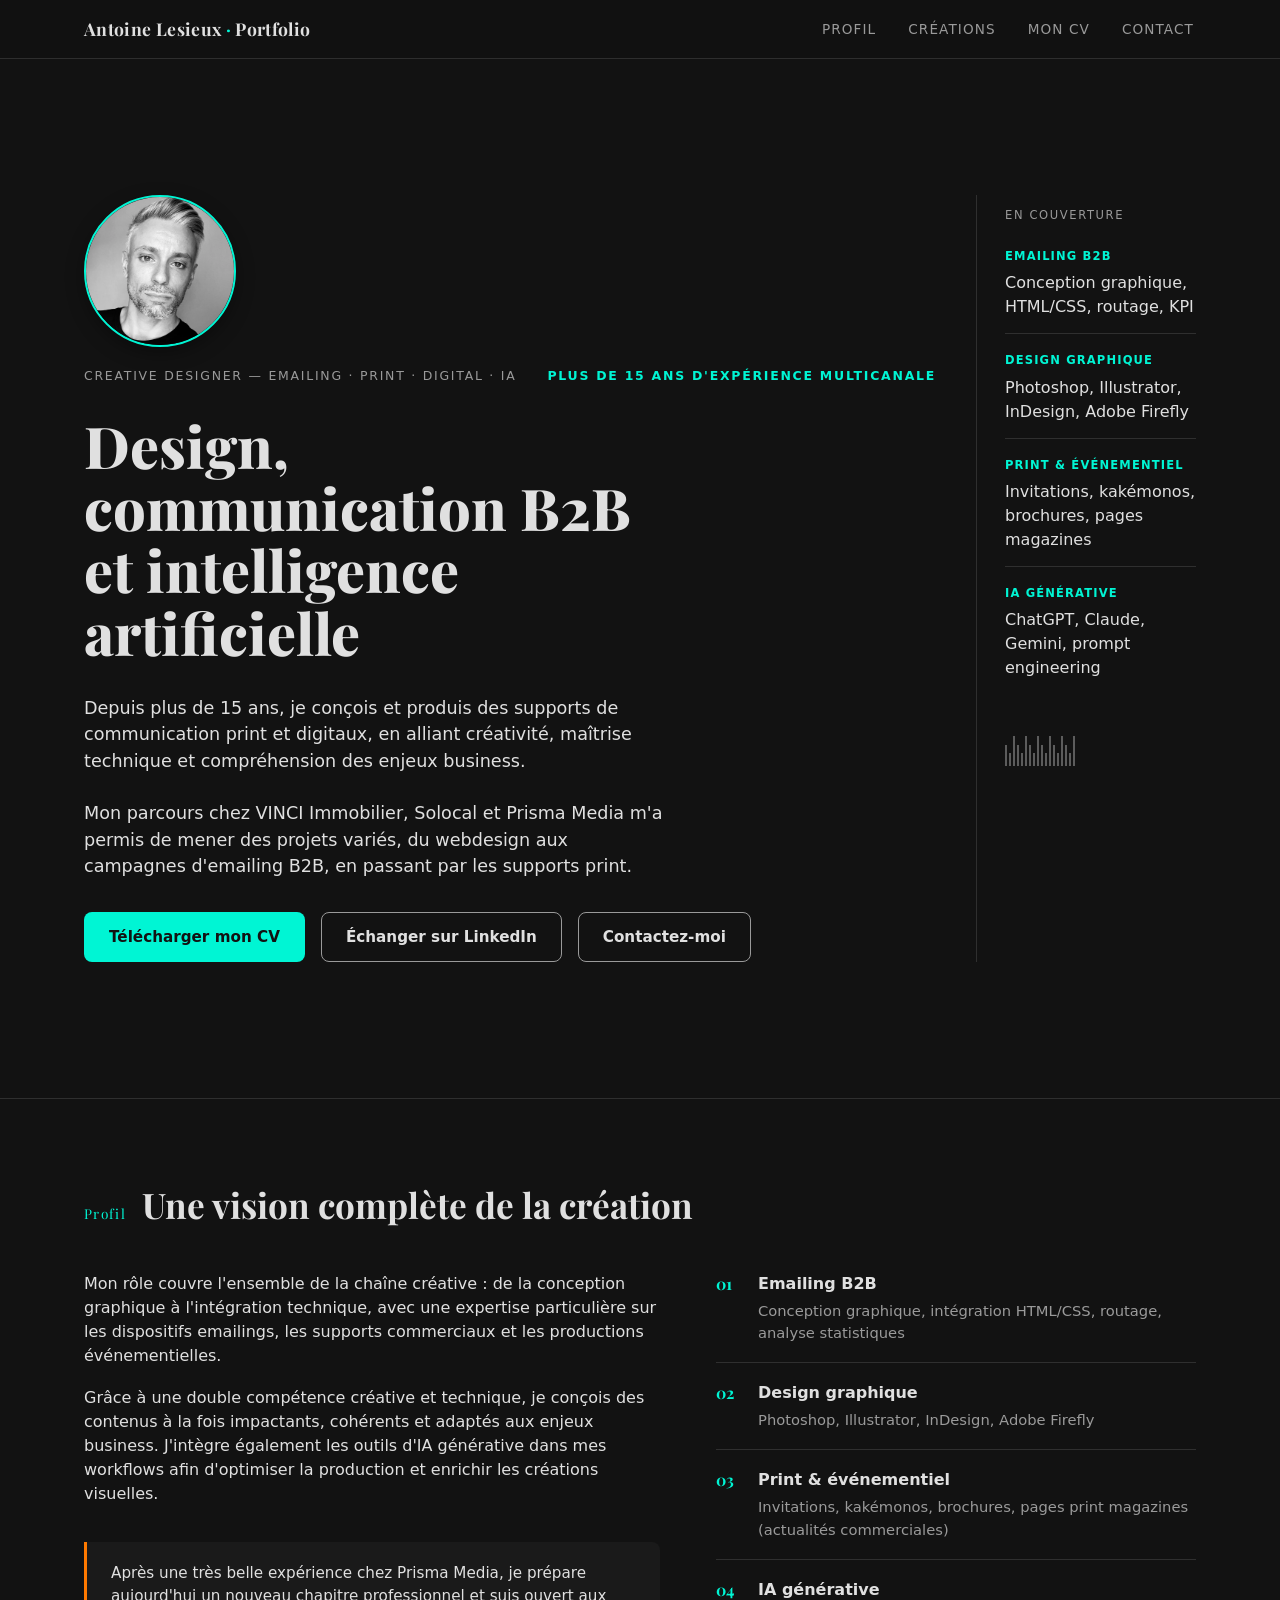
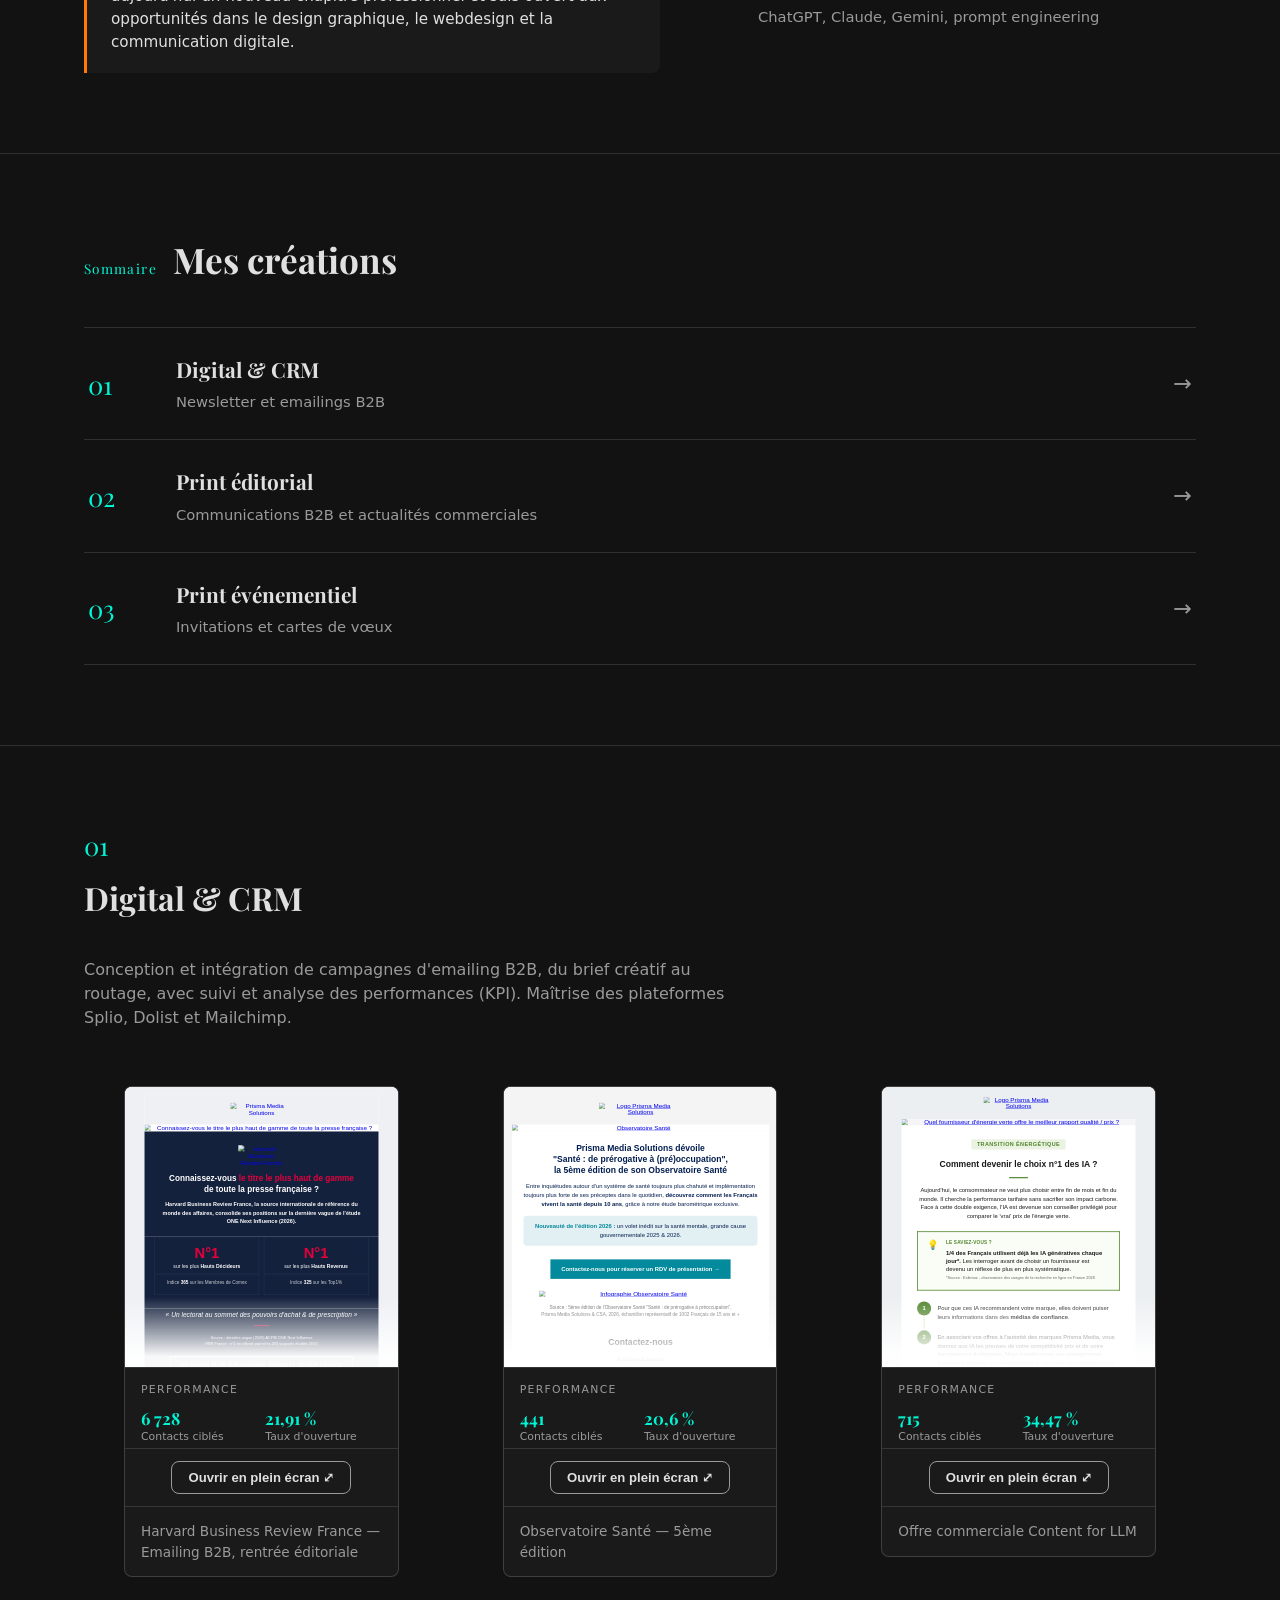
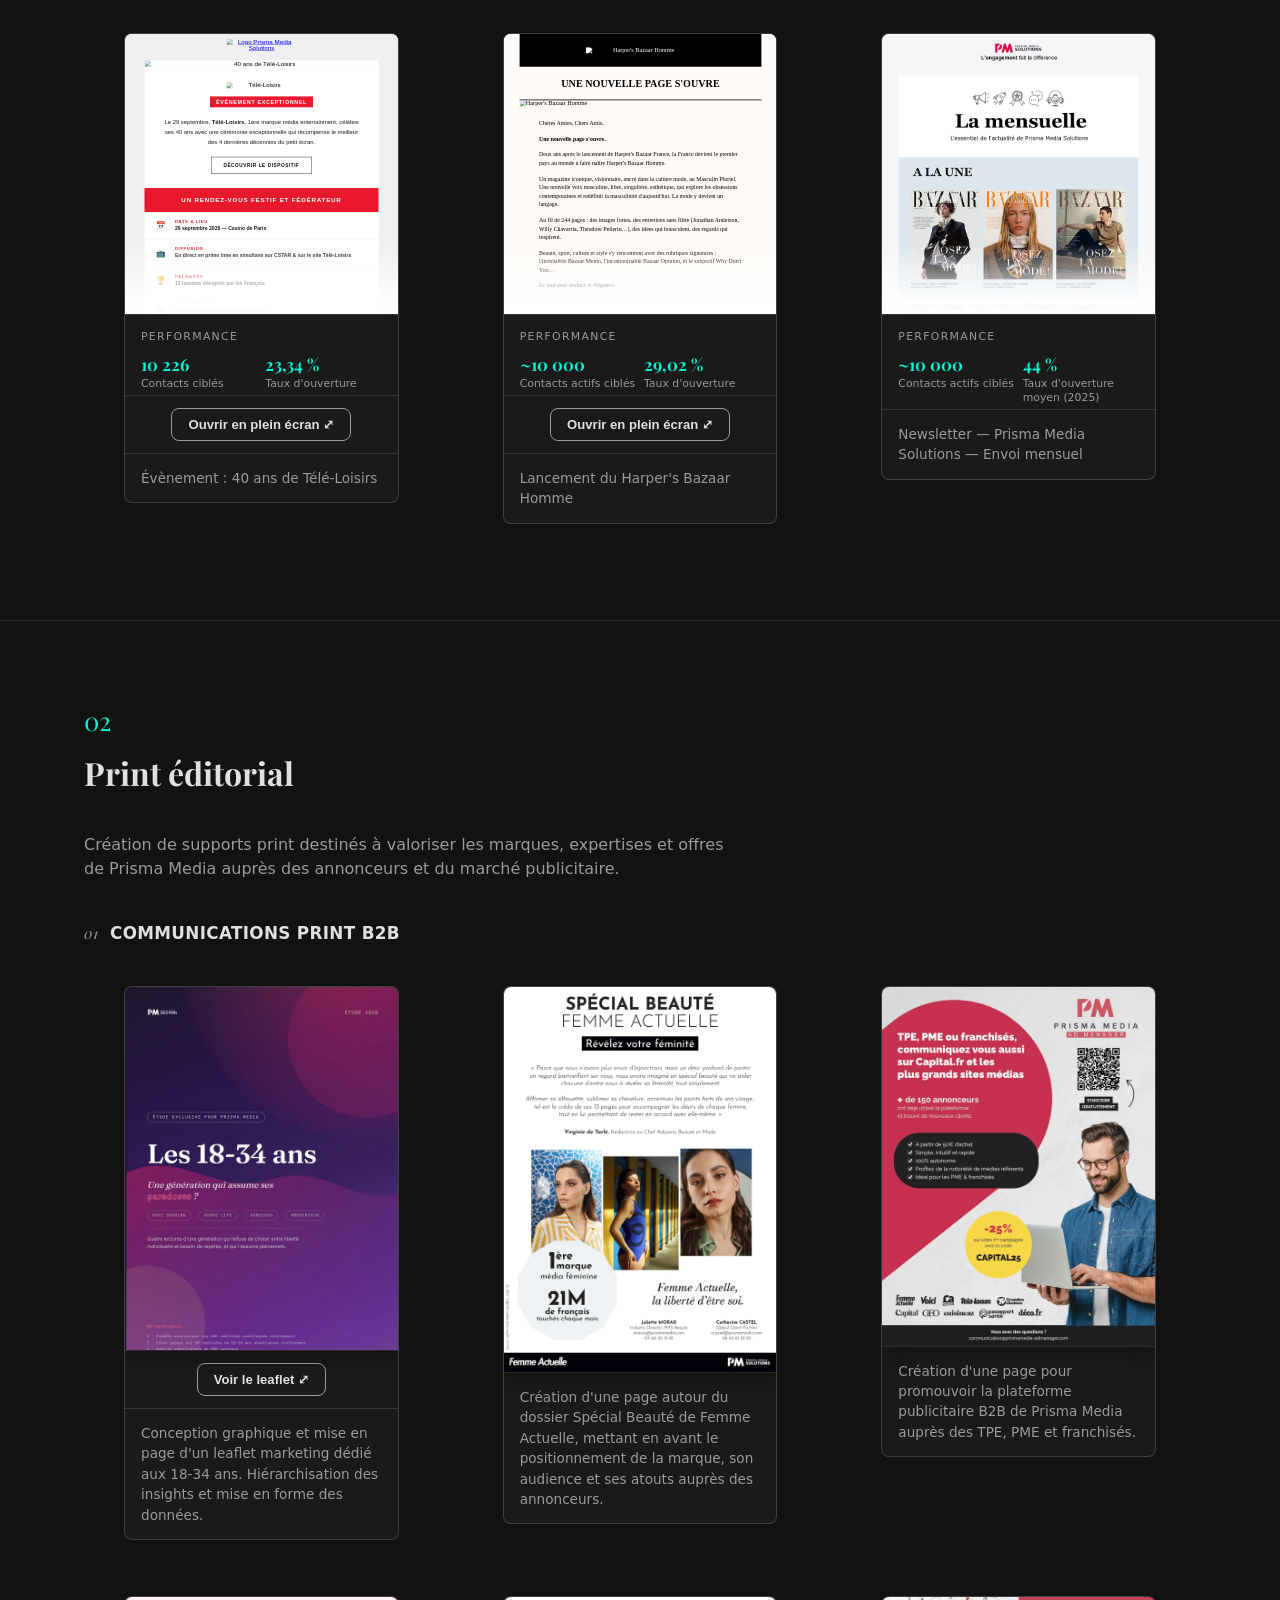
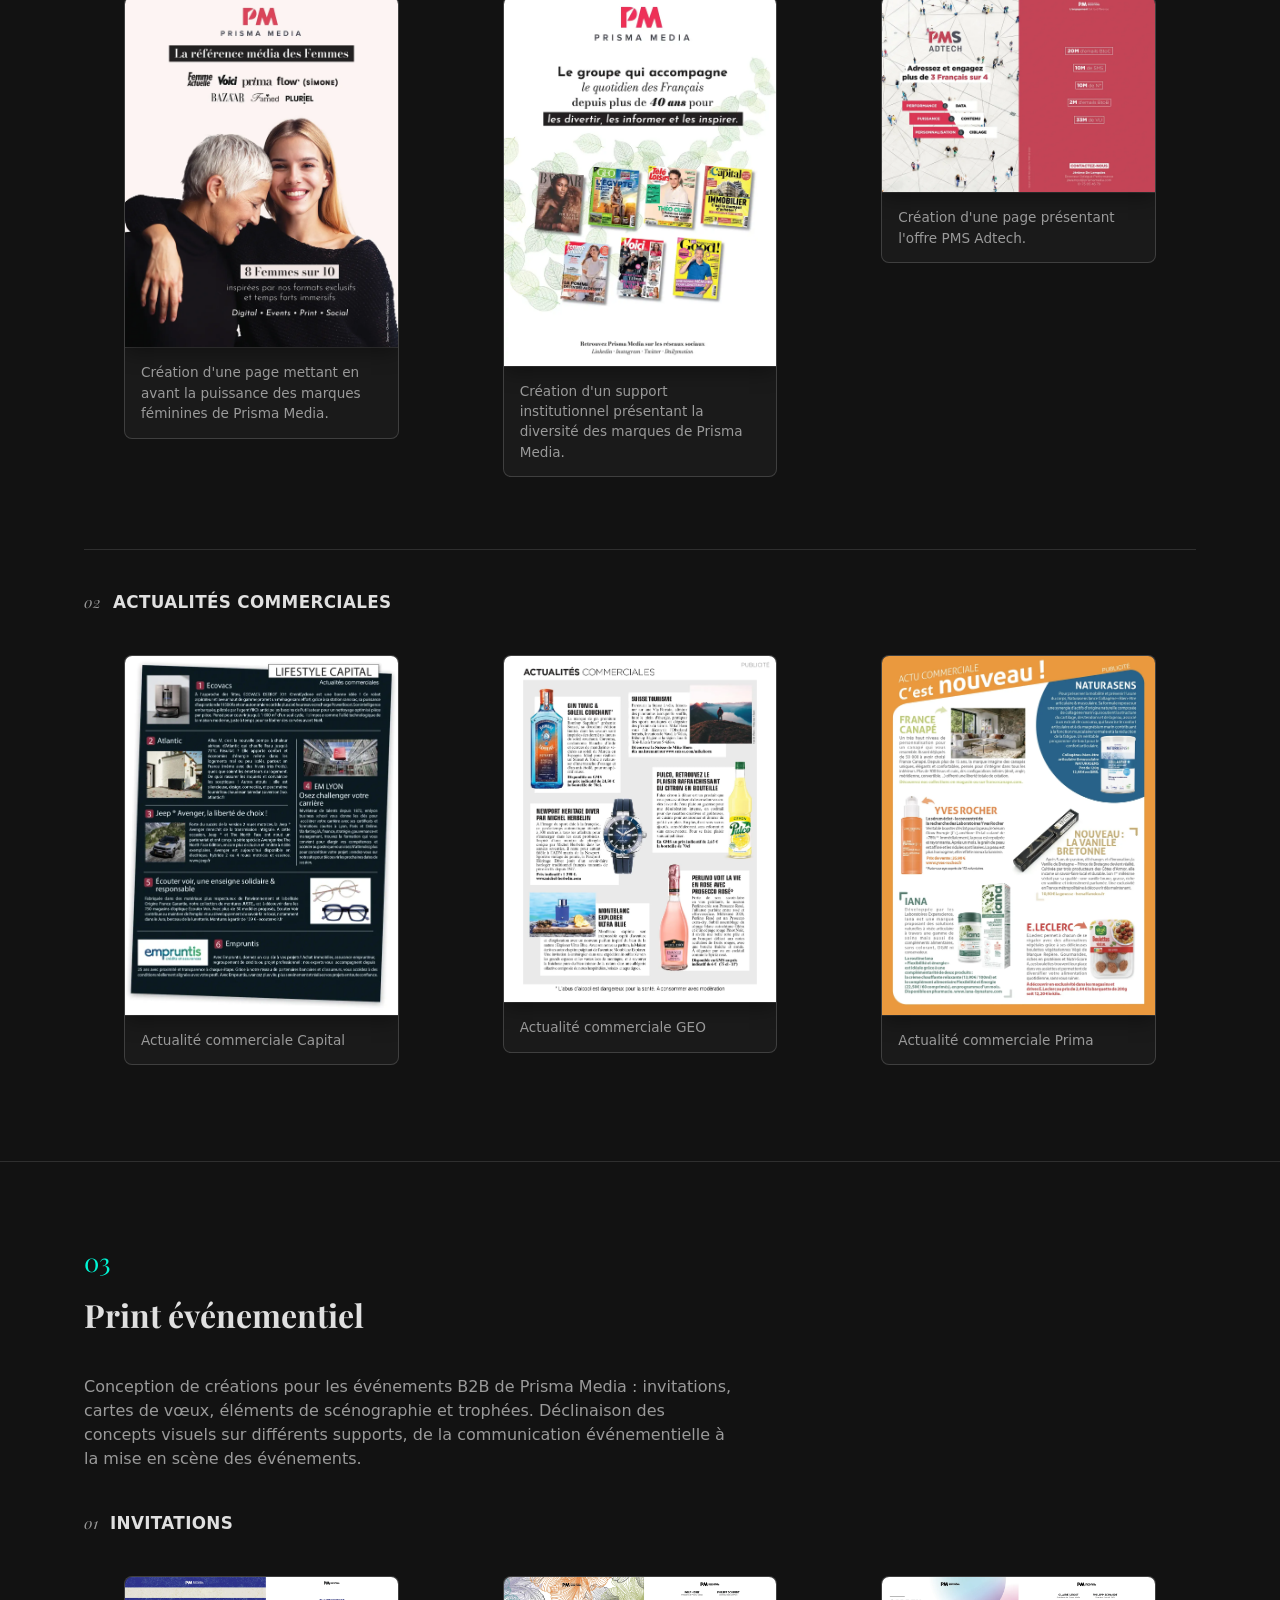
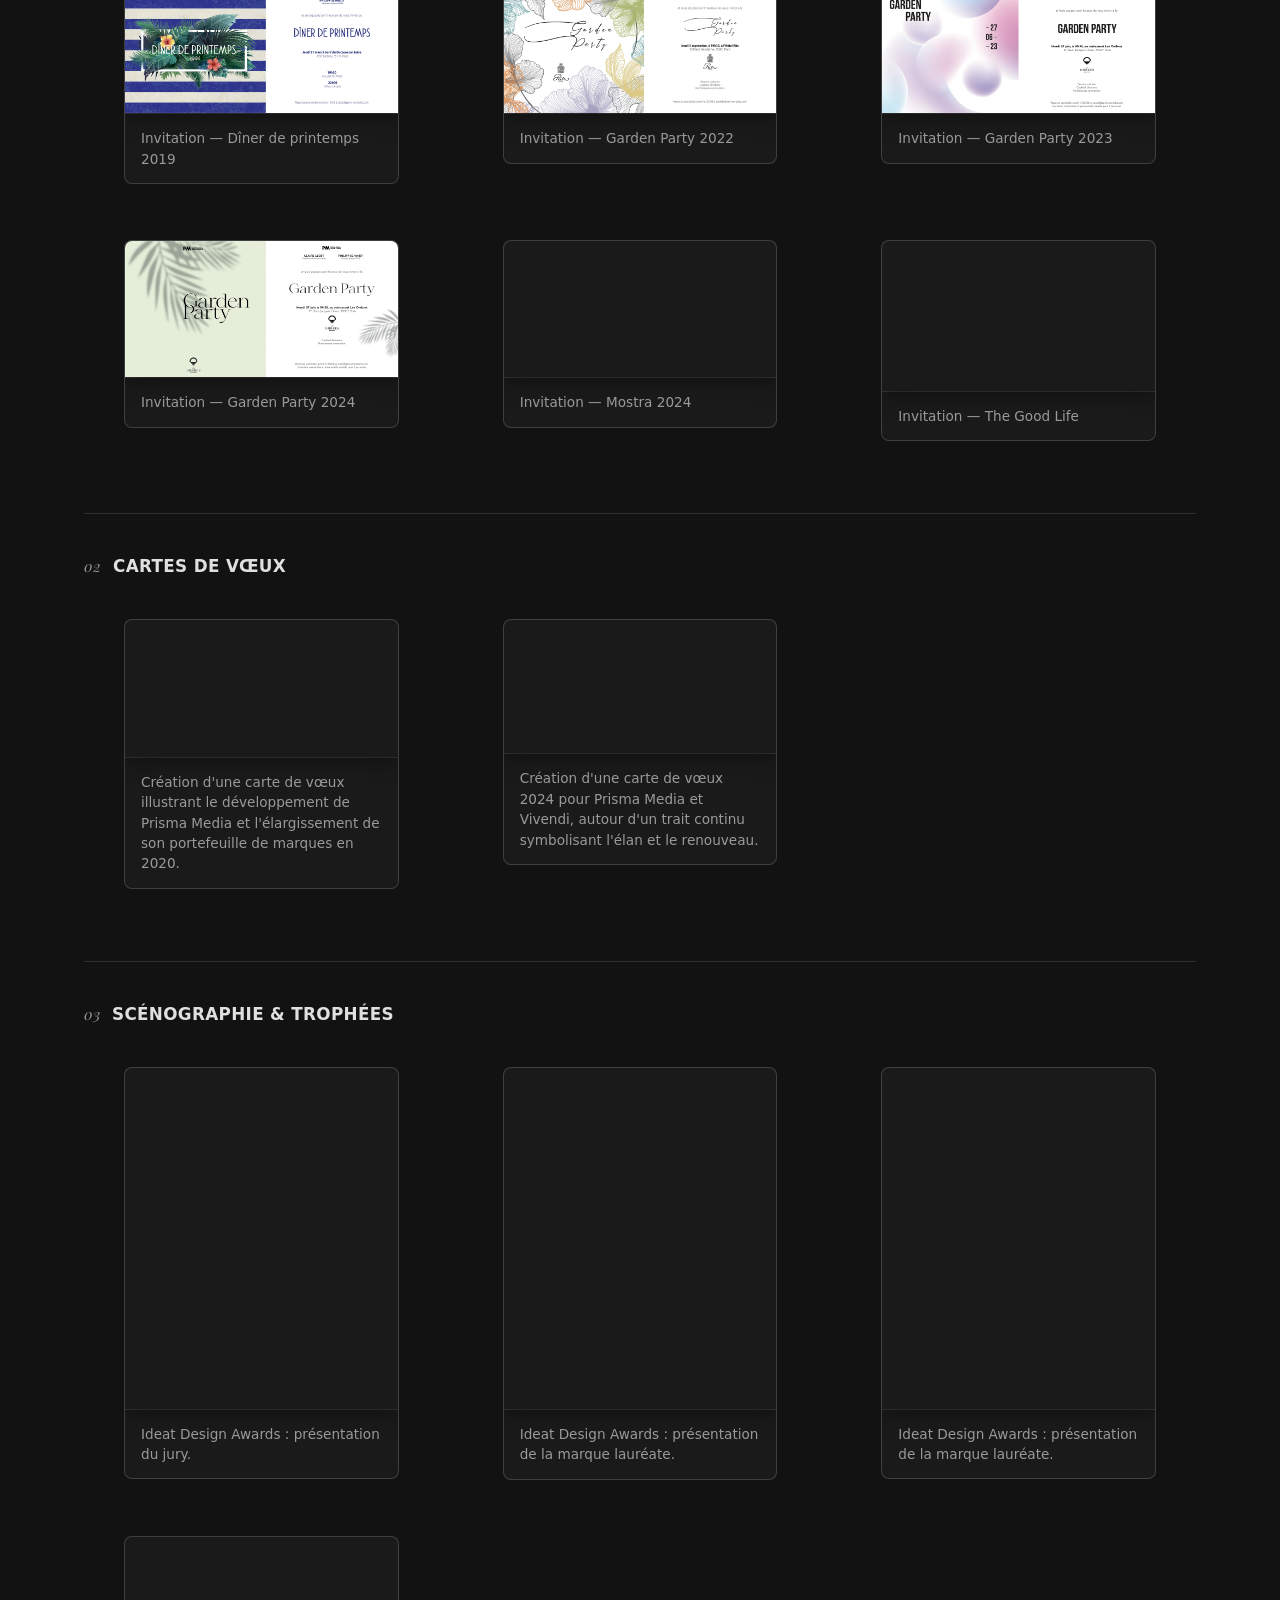
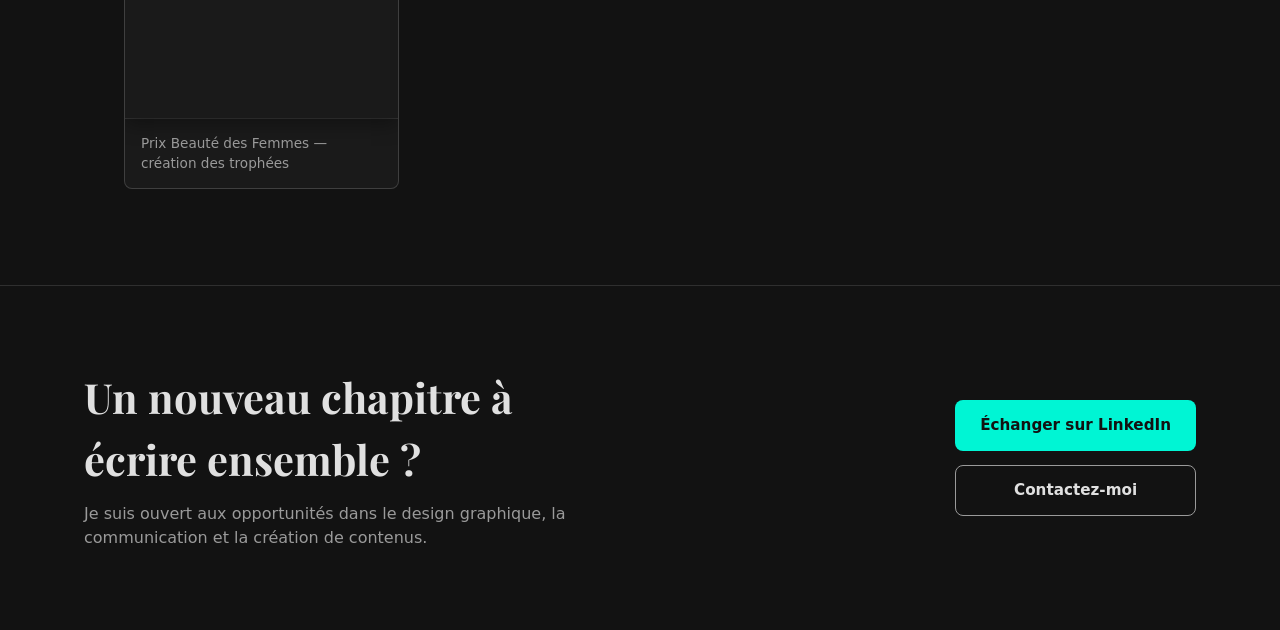
==== commit 611bba7d: "Add files via upload" ====
--- a/index.html
+++ b/index.html
@@ -1315,13 +1315,13 @@
         </div>
         <div class="creation-grid">
           <figure class="creation-card filled">
-            <button type="button" class="thumb" aria-label="Agrandir : Carte de vœux 2020">
+            <button type="button" class="thumb" data-lightbox-max-width="1200" aria-label="Agrandir : Carte de vœux 2020">
               <img src="https://antoinelesieux.github.io/images/carte-de-voeux-2020.webp" alt="Carte de vœux 2020" loading="lazy" decoding="async">
             </button>
             <figcaption>Création d'une carte de vœux illustrant le développement de Prisma Media et l'élargissement de son portefeuille de marques en 2020.</figcaption>
           </figure>
           <figure class="creation-card filled">
-            <button type="button" class="thumb" aria-label="Agrandir : Carte de vœux 2024">
+            <button type="button" class="thumb" data-lightbox-max-width="1200" aria-label="Agrandir : Carte de vœux 2024">
               <img src="https://antoinelesieux.github.io/images/carte-de-voeux-2024.webp" alt="Carte de vœux 2024" loading="lazy" decoding="async">
             </button>
             <figcaption>Création d'une carte de vœux 2024 pour Prisma Media et Vivendi, autour d'un trait continu symbolisant l'élan et le renouveau.</figcaption>
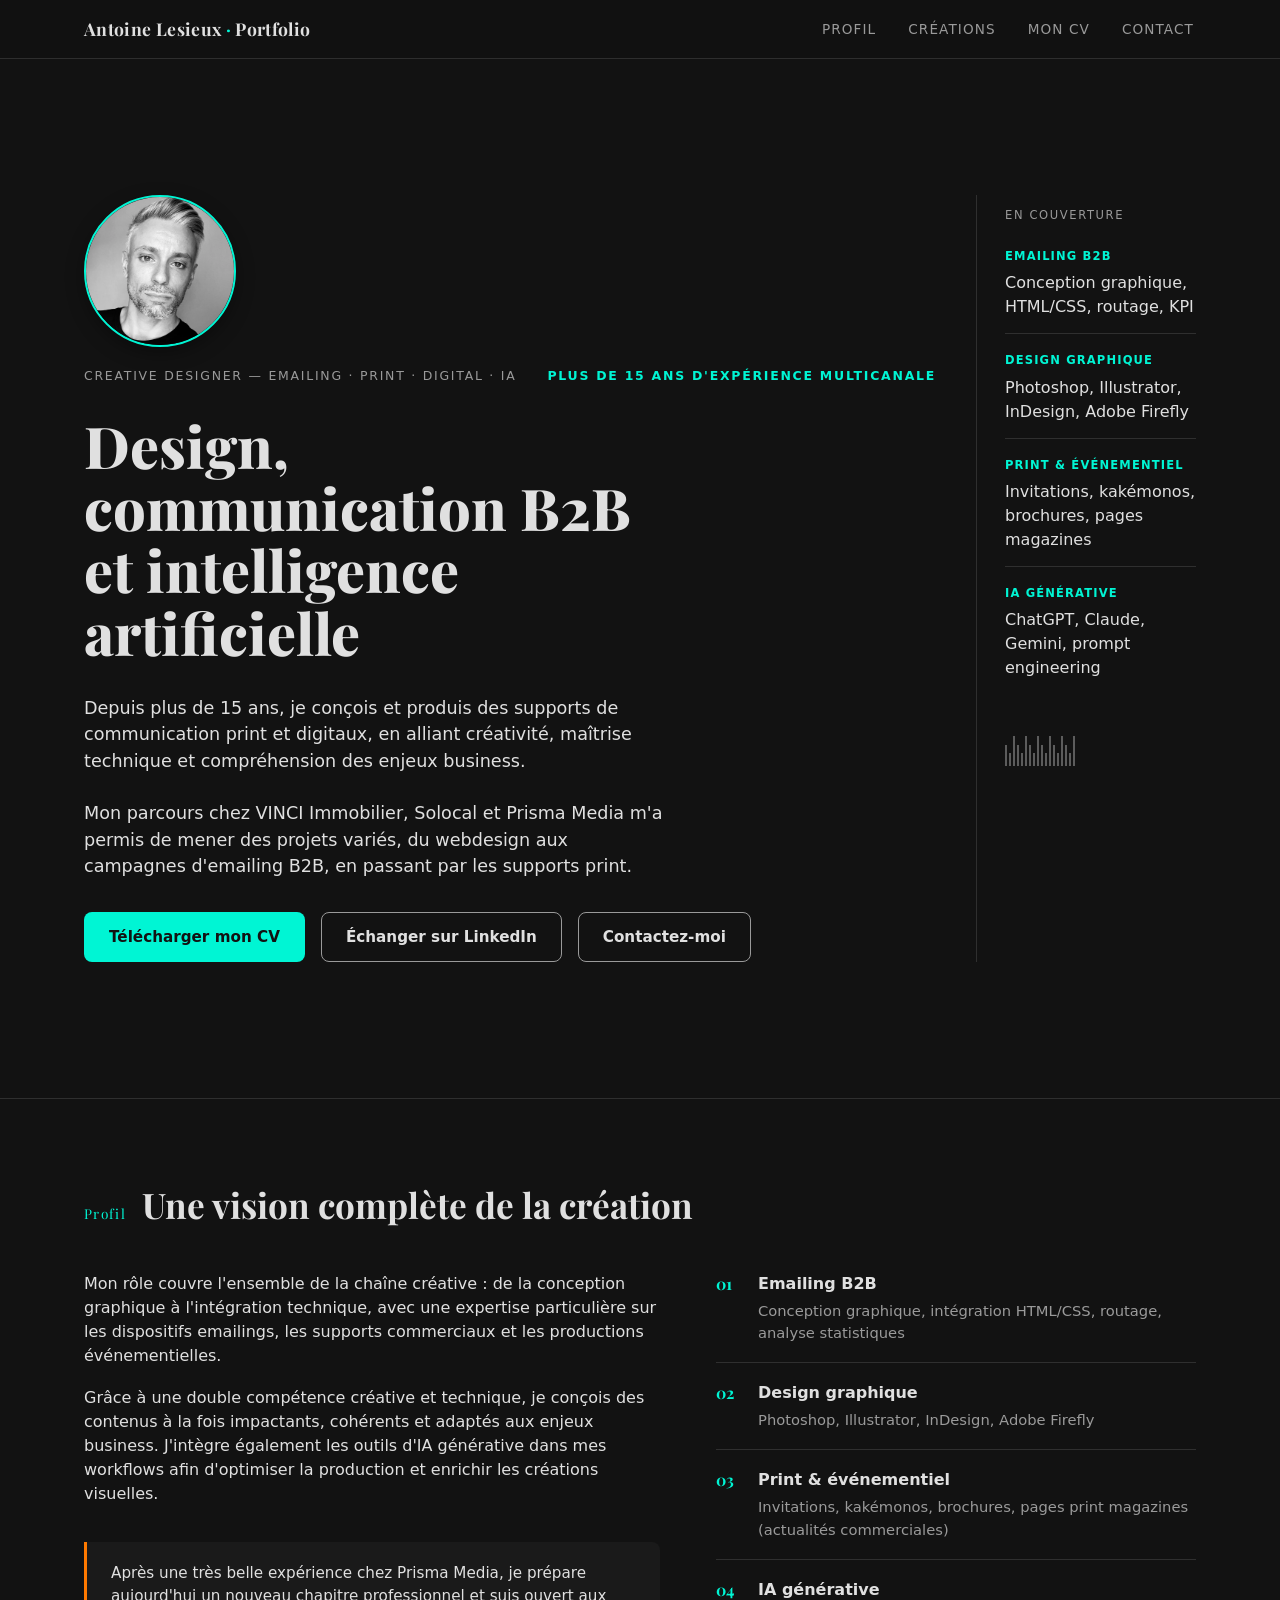
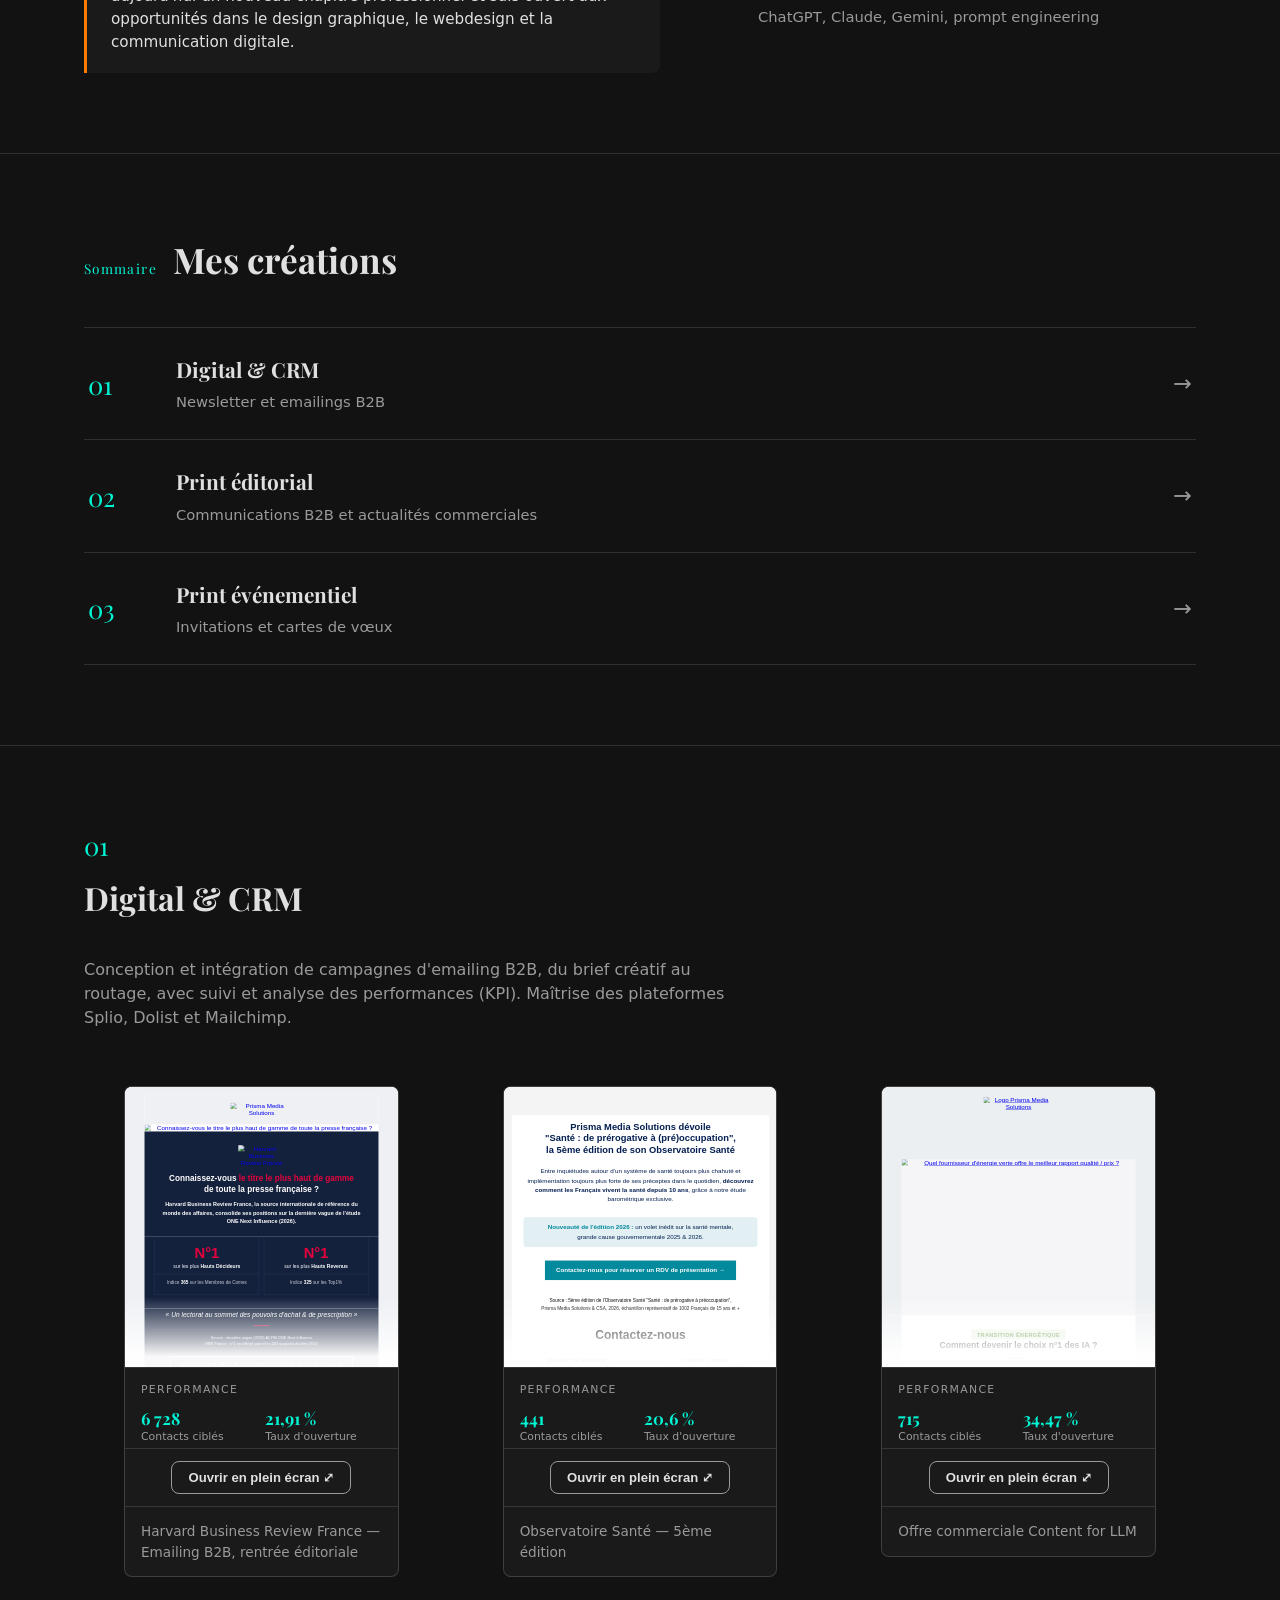
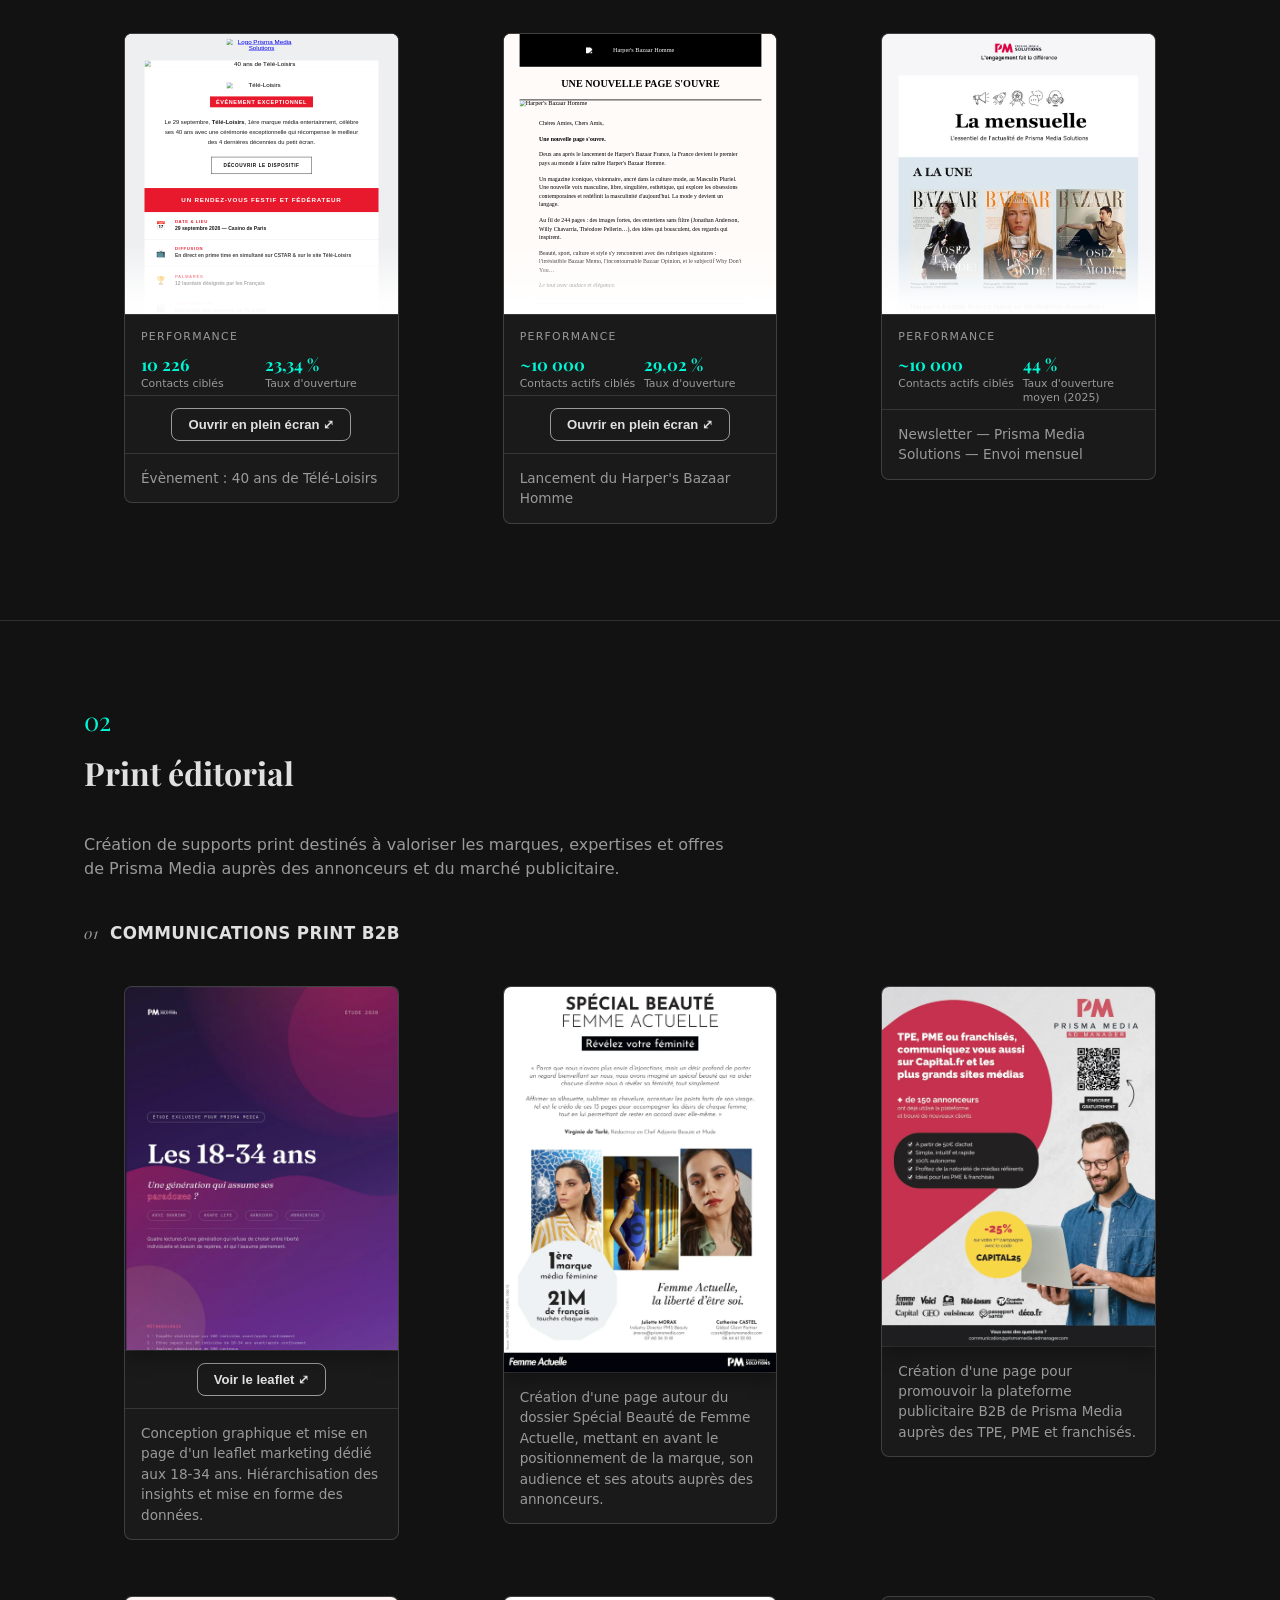
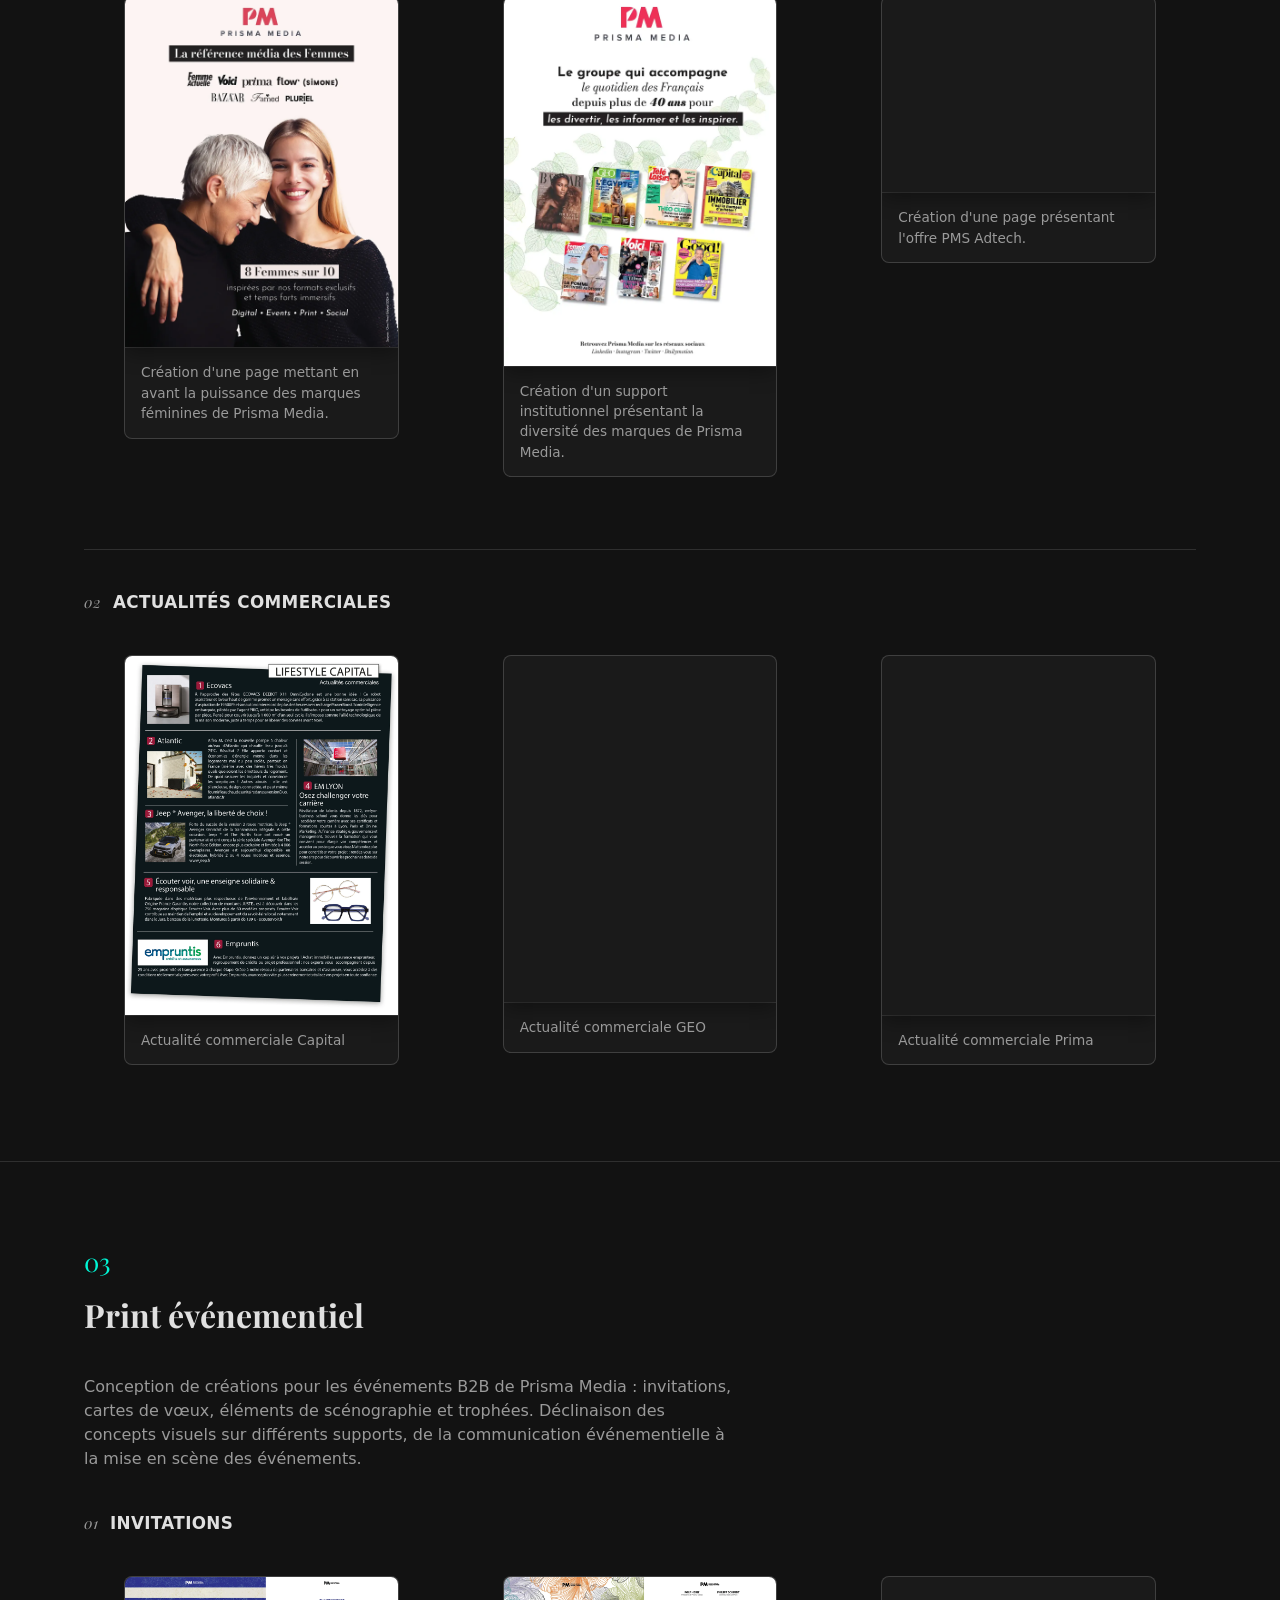
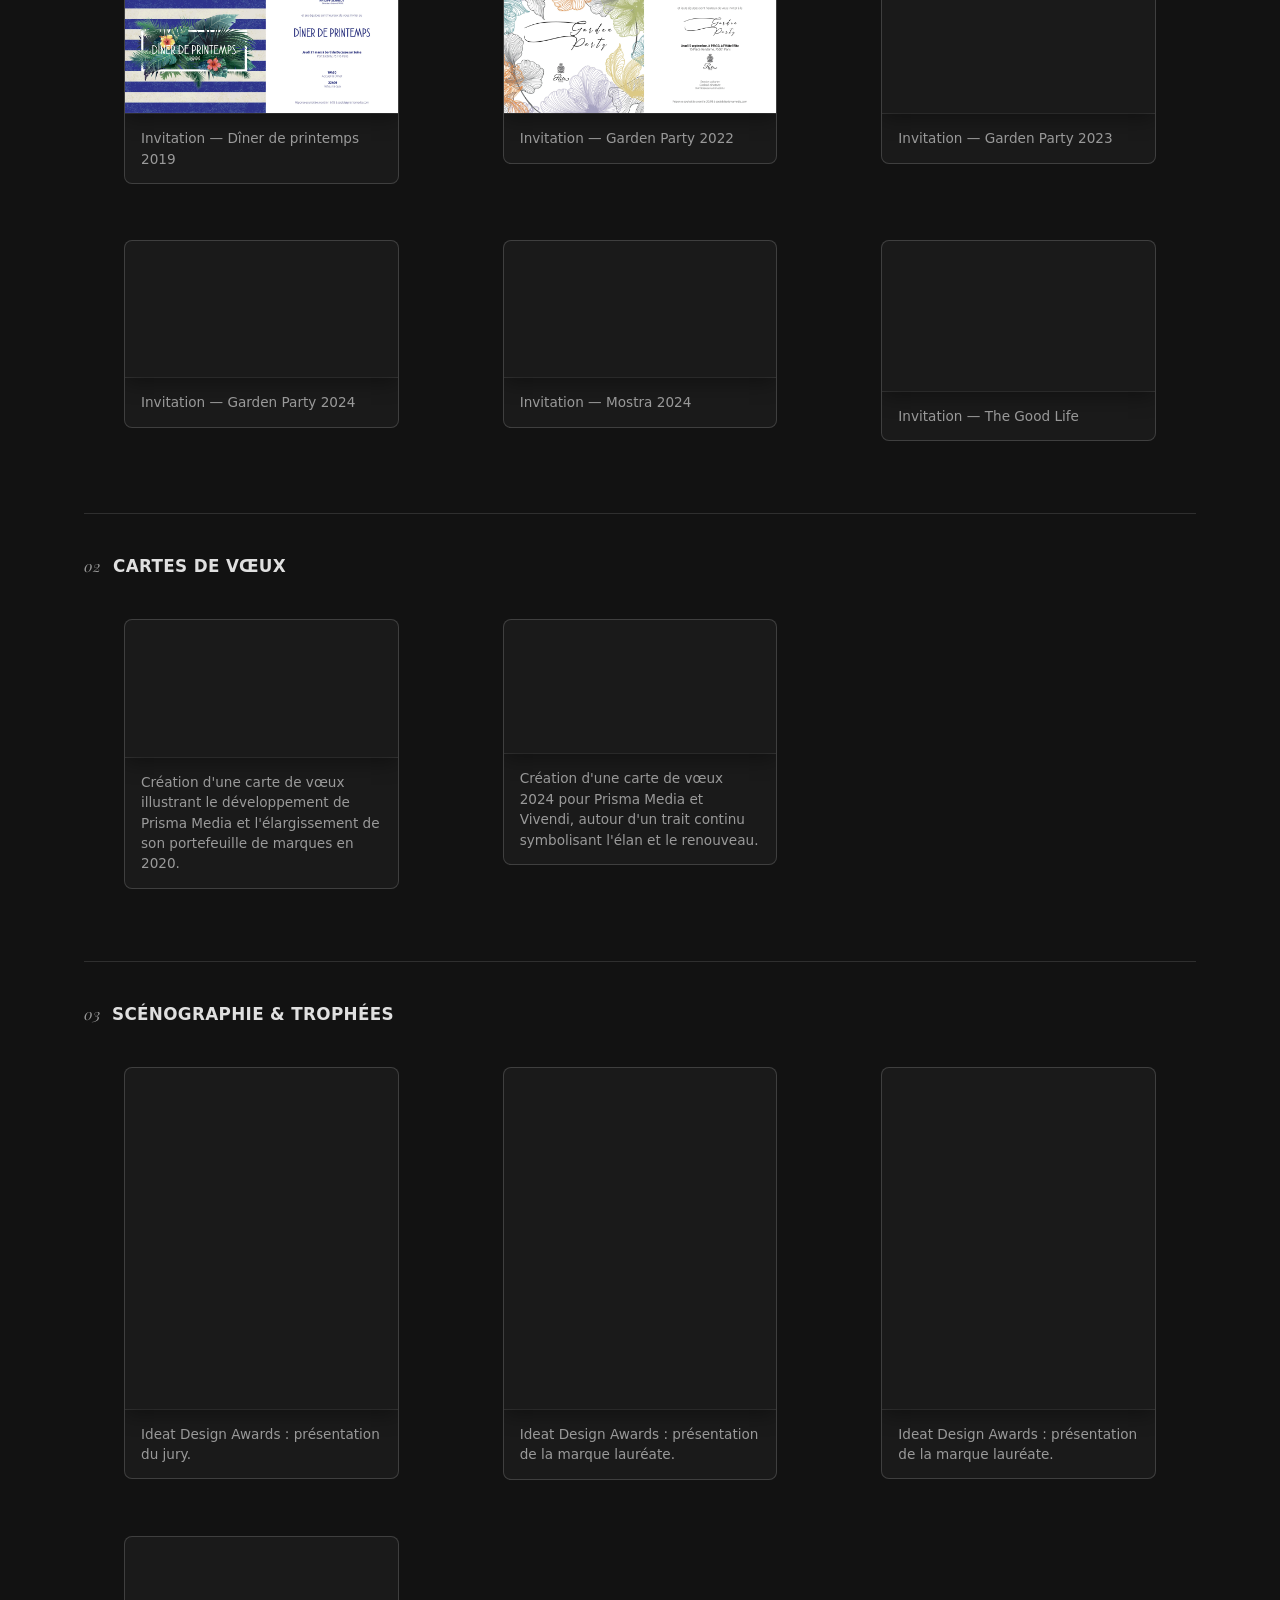
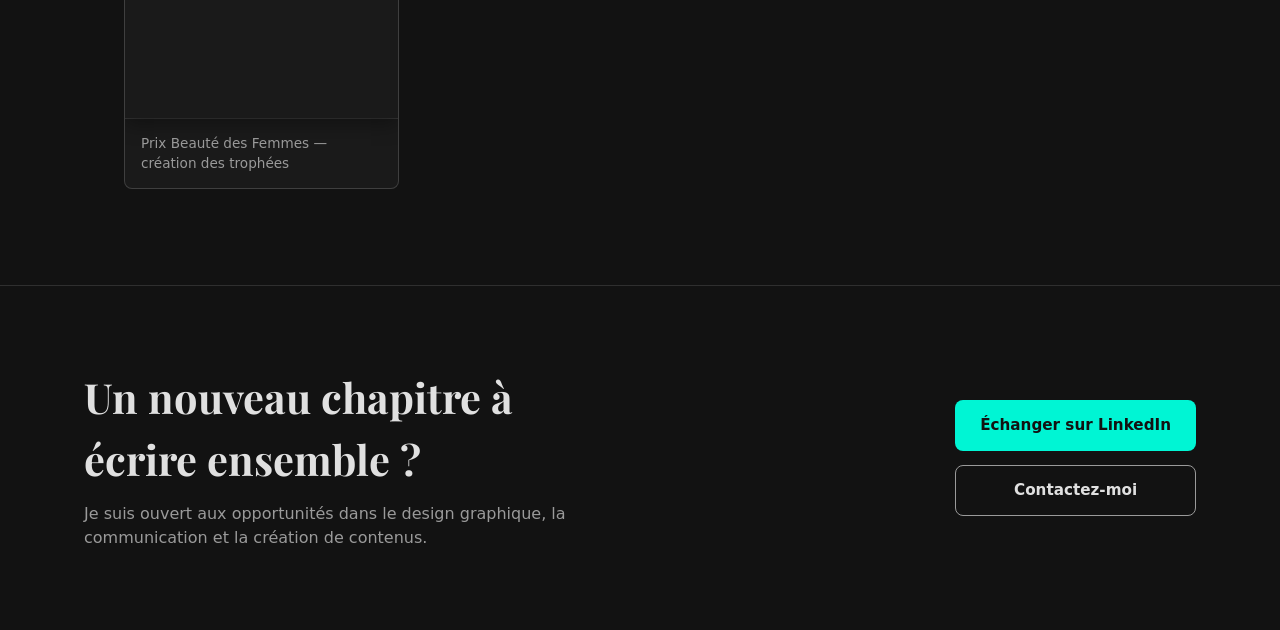
==== commit c729786c: "Add files via upload" ====
--- a/index.html
+++ b/index.html
@@ -13,6 +13,9 @@
 <meta name="viewport" content="width=device-width, initial-scale=1.0">
 <title>Antoine Lesieux — Creative Designer Senior & Webdesigner Paris</title>
 <meta name="description" content="Portfolio d'Antoine Lesieux, Creative Designer & Webdesigner Senior (ex-Prisma Media). Expertise en emailing B2B, print éditorial, digital et IA générative.">
+
+<!-- Preload ressources critiques -->
+<link rel="preload" href="https://antoinelesieux.github.io/images/moi.webp" as="image">
 
 <!-- Canonical URL -->
 <link rel="canonical" href="https://antoinelesieux.github.io/">
@@ -841,7 +844,7 @@
     <div class="wrap">
       <div class="cover-main">
         <div class="cover-portrait">
-          <img src="https://antoinelesieux.github.io/images/moi.webp" alt="Portrait d'Antoine Lesieux" loading="lazy" decoding="async">
+          <img src="https://antoinelesieux.github.io/images/moi.webp" alt="Portrait d'Antoine Lesieux" decoding="async">
         </div>
         <div class="cover-kicker-row">
           <span>Creative Designer — Emailing · Print · Digital · IA</span>
@@ -1004,7 +1007,7 @@
       </p>
       <div class="creation-grid">
         <figure class="creation-card filled emailing-card">
-          <div class="email-preview" data-email-id="1">
+          <div class="email-preview" data-email-id="1" data-email-url="https://antoinelesieux.github.io/emailings/havard-business-review.html">
             <iframe class="email-frame" title="Aperçu de l'emailing — Harvard Business Review France — Été 2026" tabindex="-1" aria-hidden="true"></iframe>
           </div>
           <div class="email-stats">
@@ -1025,8 +1028,9 @@
           </div>
           <figcaption>Harvard Business Review France — Emailing B2B, rentrée éditoriale</figcaption>
         </figure>
+
         <figure class="creation-card filled emailing-card">
-          <div class="email-preview" data-email-id="2">
+          <div class="email-preview" data-email-id="2" data-email-url="https://antoinelesieux.github.io/emailings/observatoire-sante.html">
             <iframe class="email-frame" title="Aperçu de l'emailing — Observatoire Santé — 5ème édition" tabindex="-1" aria-hidden="true"></iframe>
           </div>
           <div class="email-stats">
@@ -1047,8 +1051,9 @@
           </div>
           <figcaption>Observatoire Santé — 5ème édition</figcaption>
         </figure>
+
         <figure class="creation-card filled emailing-card">
-          <div class="email-preview" data-email-id="3">
+          <div class="email-preview" data-email-id="3" data-email-url="https://antoinelesieux.github.io/emailings/transition-energetique.html">
             <iframe class="email-frame" title="Aperçu de l'emailing — Transition énergétique — Prisma Media Solutions" tabindex="-1" aria-hidden="true"></iframe>
           </div>
           <div class="email-stats">
@@ -1069,8 +1074,9 @@
           </div>
           <figcaption>Offre commerciale Content for LLM</figcaption>
         </figure>
+
         <figure class="creation-card filled emailing-card">
-          <div class="email-preview" data-email-id="4">
+          <div class="email-preview" data-email-id="4" data-email-url="https://antoinelesieux.github.io/emailings/tele-loisrs.html">
             <iframe class="email-frame" title="Aperçu de l'emailing — Télé-Loisirs — 40 ans" tabindex="-1" aria-hidden="true"></iframe>
           </div>
           <div class="email-stats">
@@ -1091,8 +1097,9 @@
           </div>
           <figcaption>Évènement : 40 ans de Télé-Loisirs</figcaption>
         </figure>
+
         <figure class="creation-card filled emailing-card">
-          <div class="email-preview" data-email-id="5">
+          <div class="email-preview" data-email-id="5" data-email-url="https://antoinelesieux.github.io/emailings/harpers-bazaar-homme.html">
             <iframe class="email-frame" title="Aperçu de l'emailing — Harper's Bazaar Homme" tabindex="-1" aria-hidden="true"></iframe>
           </div>
           <div class="email-stats">
@@ -1113,6 +1120,7 @@
           </div>
           <figcaption>Lancement du Harper's Bazaar Homme</figcaption>
         </figure>
+
         <figure class="creation-card filled">
           <button type="button" class="thumb thumb-cropped" data-lightbox-max-width="600" aria-label="Agrandir : Newsletter Prisma Media Solutions">
             <img src="https://antoinelesieux.github.io/images/newsletter-regie-pms.webp" alt="Newsletter de la régie publicitaire Prisma Media Solutions" loading="lazy" decoding="async">
@@ -1396,6 +1404,7 @@
 
 <script>
 (function(){
+  // --- GESTION DE LA LIGHTBOX ---
   var lightbox = document.getElementById('lightbox');
   var lightboxImg = document.getElementById('lightbox-img');
   var lightboxCaption = document.getElementById('lightbox-caption');
@@ -1433,13 +1442,11 @@
   function openLightbox(trigger){
     lastFocused = trigger;
 
-    // Si on clique sur la miniature de la grille du leaflet, la modale commence directement sur la Page 1
     if(trigger.id === 'leaflet-thumb-main'){
       var page1 = document.querySelector('.leaflet-hidden-pages .thumb');
       if(page1) trigger = page1;
     }
     
-    // Récupération globale de toutes les miniatures cliquables destinées à la Lightbox (en ignorant l'aperçu de grille)
     thumbs = Array.from(document.querySelectorAll('.creation-card.filled .thumb:not(#leaflet-thumb-main):not([href])'));
 
     currentIndex = thumbs.indexOf(trigger);
@@ -1496,7 +1503,6 @@
     trigger.addEventListener('click', function(){ openLightbox(trigger); });
   });
 
-  // Actionneur du bouton "Voir le leaflet"
   var leafletBtn = document.getElementById('leaflet-btn-open');
   var leafletThumbMain = document.getElementById('leaflet-thumb-main');
   if(leafletBtn && leafletThumbMain){
@@ -1511,1346 +1517,17 @@
   lightbox.querySelectorAll('[data-close]').forEach(function(el){
     el.addEventListener('click', closeLightbox);
   });
-})();
-</script>
-
-<script type="text/plain" id="email-html-1"><!DOCTYPE html PUBLIC "-//W3C//DTD XHTML 1.0 Transitional//EN" "http://www.w3.org/TR/xhtml1/DTD/xhtml1-transitional.dtd">
-<html lang="fr" xmlns="http://www.w3.org/1999/xhtml" xmlns:v="urn:schemas-microsoft-com:vml" xmlns:o="urn:schemas-microsoft-com:office:office">
-<head>
-  <meta charset="UTF-8">
-  <meta name="viewport" content="width=device-width, initial-scale=1.0">
-  <meta http-equiv="X-UA-Compatible" content="IE=edge">
-  <title>Harvard Business Review France - Été 2026 - V2</title>
-  <style type="text/css">
-    body, table, td { font-family: Arial, Helvetica, sans-serif; }
-    body { margin: 0; padding: 0; background-color: #eef0f4; -webkit-text-size-adjust: 100%; -ms-text-size-adjust: 100%; }
-    img { border: 0; outline: none; text-decoration: none; display: block; }
-    table { border-collapse: collapse; mso-table-lspace: 0pt; mso-table-rspace: 0pt; }
-    a { text-decoration: none; }
-    .wrapper { width: 100%; background-color: #eef0f4; }
-    .container { width: 600px; max-width: 600px; margin: 0 auto; background-color: #ffffff; }
-    @media only screen and (max-width: 620px) {
-      .container { width: 100% !important; }
-      .fluid-img { width: 100% !important; height: auto !important; }
-      .stack { display: block !important; width: 100% !important; box-sizing: border-box !important; padding: 10px 0 !important; }
-      .pad-mobile { padding-left: 20px !important; padding-right: 20px !important; }
-    }
-  </style>
-</head>
-<body style="margin:0; padding:0; background-color:#eef0f4;">
-  <div style="display:none; max-height:0; overflow:hidden; mso-hide:all;">
-    Harvard Business Review France, la source internationale de référence du monde des affaires, consolide ses positions sur la dernière vague de l'étude ONE Next Influence (2026).
-  </div>
-  <table role="presentation" class="wrapper" width="100%" cellpadding="0" cellspacing="0" border="0">
-    <tr>
-      <td align="center" style="padding: 20px 10px; background-color:#eef0f4;">
-        <table role="presentation" class="container" width="600" cellpadding="0" cellspacing="0" border="0" style="background-color:#ffffff;">
-          <tr>
-            <td align="center" style="background-color:#eef0f4; padding: 20px 20px 20px 20px;">
-              <a href="https://www.prismamedia.com/prismamediasolutions/" target="_blank" splio-link-id="2">
-                <img src="https://www.prismamedia.com/app/uploads/2026/07/LOGO_PRISMA_SOLUTIONS_RVB.png" alt="Prisma Media Solutions" width="160" style="display:block; border:0;">
-              </a>
-            </td>
-          </tr>
-          <tr>
-            <td align="center">
-              <a href="https://www.prismamedia.com/marques/harvard-business-review/" target="_blank" splio-link-id="3">
-                <img src="https://www.prismamedia.com/app/uploads/2026/07/header-hbr-7.jpg" alt="Connaissez-vous le titre le plus haut de gamme de toute la presse française ?" width="600" class="fluid-img" style="display:block; width:100%; height:auto; border:0;">
-              </a>
-            </td>
-          </tr>
-          <tr>
-            <td style="background-color:#14213d; padding: 35px 40px 30px 40px;" class="pad-mobile">
-              <table role="presentation" width="100%" cellpadding="0" cellspacing="0" border="0">
-                <tr>
-                  <td align="center" style="padding-bottom: 18px;">
-                    <a href="https://www.hbrfrance.fr/" target="_blank" splio-link-id="4">
-                      <img src="https://www.prismamedia.com/app/uploads/2026/07/HBR-BLANC.png" alt="Harvard Business Review France" width="120" style="display:block; border:0;">
-                    </a>
-                  </td>
-                </tr>
-                <tr>
-                  <td align="center" style="padding-bottom: 16px;">
-                    <p style="margin:0; font-size:21px; line-height:27px; color:#ffffff; font-weight:bold;">
-                      Connaissez-vous <span style="color:#e4003c;">le titre le plus haut de gamme</span><br />de toute la presse française ?
-                    </p>
-                  </td>
-                </tr>
-                <tr>
-                  <td align="center">
-                    <p style="margin:0; font-size:14px; line-height:21px; color:#ffffff;">
-                      <strong>Harvard Business Review France, la source internationale de référence du monde des affaires, consolide ses positions sur la dernière vague de l'étude ONE Next Influence (2026).</strong>
-                    </p>
-                  </td>
-                </tr>
-              </table>
-            </td>
-          </tr>
-          <tr>
-            <td style="background-color:#14213d; padding: 0 20px 35px 20px;">
-              <table role="presentation" width="100%" cellpadding="0" cellspacing="0" border="0">
-                <tr>
-                  <td width="50%" valign="top" class="stack" style="padding: 0 6px;">
-                    <table role="presentation" width="100%" cellpadding="0" cellspacing="0" border="0" style="border:1px solid #2a3a5c;">
-                      <tr>
-                        <td align="center" style="padding: 22px 10px 4px 10px;">
-                          <span style="font-size:38px; font-weight:bold; color:#e4003c; line-height:38px;">N°1</span>
-                        </td>
-                      </tr>
-                      <tr>
-                        <td align="center" style="padding: 0 10px 12px 10px;">
-                          <span style="font-size:13px; color:#ffffff;">sur les plus <strong>Hauts Décideurs</strong></span>
-                        </td>
-                      </tr>
-                      <tr>
-                        <td align="center" style="padding: 12px 10px 22px 10px; border-top:1px solid #2a3a5c;">
-                          <span style="font-size:12px; color:#c7c9d1;">Indice <strong style="color:#ffffff;">365</strong> sur les Membres de Comex</span>
-                        </td>
-                      </tr>
-                    </table>
-                  </td>
-                  <td width="50%" valign="top" class="stack" style="padding: 0 6px;">
-                    <table role="presentation" width="100%" cellpadding="0" cellspacing="0" border="0" style="border:1px solid #2a3a5c;">
-                      <tr>
-                        <td align="center" style="padding: 22px 10px 4px 10px;">
-                          <span style="font-size:38px; font-weight:bold; color:#e4003c; line-height:38px;">N°1</span>
-                        </td>
-                      </tr>
-                      <tr>
-                        <td align="center" style="padding: 0 10px 12px 10px;">
-                          <span style="font-size:13px; color:#ffffff;">sur les plus <strong>Hauts Revenus</strong></span>
-                        </td>
-                      </tr>
-                      <tr>
-                        <td align="center" style="padding: 12px 10px 22px 10px; border-top:1px solid #2a3a5c;">
-                          <span style="font-size:12px; color:#c7c9d1;">Indice <strong style="color:#ffffff;">325</strong> sur les Top1%</span>
-                        </td>
-                      </tr>
-                    </table>
-                  </td>
-                </tr>
-              </table>
-            </td>
-          </tr>
-          <tr>
-            <td align="center" style="background-color:#14213d; padding: 5px 45px 10px 45px;" class="pad-mobile">
-              <p style="margin:0; font-size:17px; line-height:24px; color:#ffffff; font-style:italic;">
-                « Un lectorat au sommet des pouvoirs d'achat & de prescription »
-              </p>
-              <table role="presentation" cellpadding="0" cellspacing="0" border="0" style="margin: 14px auto 0 auto;">
-                <tr><td style="border-top:2px solid #e4003c; width:40px; font-size:0; line-height:0;"> </td></tr>
-              </table>
-            </td>
-          </tr>
-          <tr>
-            <td align="center" style="background-color:#14213d; padding: 12px 40px 25px 40px;" class="pad-mobile">
-              <p style="margin:0; font-size:10px; line-height:15px; color:#ffffff;">
-                Source : dernière vague (2026) ACPM ONE Next Influence<br>
-                HBR France : n°1 en affinité parmi les 203 supports étudiés (30J)
-              </p>
-            </td>
-          </tr>
-          <tr>
-            <td align="center" style="background-color:#14213d; padding: 0 20px 40px 20px;">
-              <table role="presentation" cellpadding="0" cellspacing="0" border="0">
-                <tr>
-                  <td align="center" style="border:2px solid #ffffff; border-radius:2px;">
-                    <a href="https://www.prismamedia.com/marques/harvard-business-review/" target="_blank" style="display:inline-block; padding:13px 26px; font-size:13px; font-weight:bold; color:#ffffff; letter-spacing:0.5px;" splio-link-id="5">
-                      EN SAVOIR PLUS SUR HARVARD BUSINESS REVIEW FRANCE
-                    </a>
-                  </td>
-                </tr>
-              </table>
-            </td>
-          </tr>
-          <tr>
-            <td style="background-color:#f7f7f9; padding: 40px 40px 15px 40px;" class="pad-mobile">
-              <table role="presentation" width="100%" cellpadding="0" cellspacing="0" border="0">
-                <tr>
-                  <td align="center" style="padding-bottom: 5px;">
-                    <span style="color:#e4003c; font-size:12px; font-weight:bold; letter-spacing:1px;">CALENDRIER ÉDITORIAL</span>
-                  </td>
-                </tr>
-                <tr>
-                  <td align="center">
-                    <span style="color:#1a1a2e; font-size:19px; font-weight:bold;">Des contenus de qualité pour les Top Influenceurs</span>
-                  </td>
-                </tr>
-              </table>
-            </td>
-          </tr>
-          <tr>
-            <td style="background-color:#f7f7f9; padding: 0 40px 10px 40px;" class="pad-mobile">
-              <table role="presentation" width="100%" cellpadding="0" cellspacing="0" border="0">
-                <tr>
-                  <td width="16" valign="top" align="center">
-                    <table role="presentation" cellpadding="0" cellspacing="0" border="0">
-                      <tr><td style="width:8px; height:8px; background-color:#e4003c; border-radius:4px; font-size:0; line-height:0;"> </td></tr>
-                      <tr><td width="1" height="50" style="background-color:#d8d9e0; font-size:0; line-height:0;"> </td></tr>
-                    </table>
-                  </td>
-                  <td width="14"> </td>
-                  <td valign="top" style="padding-bottom:25px;">
-                    <p style="margin:0; font-size:14px; line-height:20px; color:#1a1a2e;">
-                      Bimestriel <strong>Août-Septembre</strong> : Sujets RH, IA, Stratégie, Innovation…<br>
-                      <span style="font-size:12px; font-style:italic; color:#8a8f98;">Parution 12 août · Bouclage 20 juillet</span>
-                    </p>
-                  </td>
-                </tr>
-                <tr>
-                  <td width="16" valign="top" align="center">
-                    <table role="presentation" cellpadding="0" cellspacing="0" border="0">
-                      <tr><td style="width:8px; height:8px; background-color:#e4003c; border-radius:4px; font-size:0; line-height:0;"> </td></tr>
-                      <tr><td width="1" height="50" style="background-color:#d8d9e0; font-size:0; line-height:0;"> </td></tr>
-                    </table>
-                  </td>
-                  <td width="14"> </td>
-                  <td valign="top" style="padding-bottom:25px;">
-                    <p style="margin:0; font-size:14px; line-height:20px; color:#1a1a2e;">
-                      Hors-Série <strong>Septembre-Octobre</strong> : Enjeux et perspectives de l'IA<br>
-                      <span style="font-size:12px; font-style:italic; color:#8a8f98;">Parution 9 septembre · Bouclage 18 août</span>
-                    </p>
-                  </td>
-                </tr>
-                <tr>
-                  <td width="16" valign="top" align="center">
-                    <table role="presentation" cellpadding="0" cellspacing="0" border="0">
-                      <tr><td style="width:8px; height:8px; background-color:#e4003c; border-radius:4px; font-size:0; line-height:0;"> </td></tr>
-                    </table>
-                  </td>
-                  <td width="14"> </td>
-                  <td valign="top" style="padding-bottom:10px;">
-                    <p style="margin:0; font-size:14px; line-height:20px; color:#1a1a2e;">
-                      Bimestriel <strong>Octobre-Novembre</strong> : Sujets Data, Leadership, Management, Tech & IA…<br>
-                      <span style="font-size:12px; font-style:italic; color:#8a8f98;">Parution 7 octobre · Bouclage 14 septembre</span>
-                    </p>
-                  </td>
-                </tr>
-              </table>
-            </td>
-          </tr>
-          <tr>
-            <td style="background-color:#f7f7f9; padding: 15px 40px 40px 40px;" class="pad-mobile">
-              <table role="presentation" width="100%" cellpadding="0" cellspacing="0" border="0">
-                <tr>
-                  <td align="center" style="background-color:#e4003c; border-radius:2px;">
-                    <a href="mailto:antoinelesieux@gmail.com" target="_blank" style="display:block; padding:15px 20px; font-size:13px; font-weight:bold; color:#ffffff; letter-spacing:0.5px;" splio-link-id="6">
-                      JE SOUHAITE SAISIR CES OPPORTUNITÉS DE COMMUNICATION
-                    </a>
-                  </td>
-                </tr>
-              </table>
-            </td>
-          </tr>
-          <tr>
-            <td align="center" style="padding: 35px 40px 30px 40px;" class="pad-mobile">
-              <p style="margin:0 0 20px 0; font-size:14px; font-weight:bold; letter-spacing:1px; color:#8a8f98;">CONTACTEZ-NOUS</p>
-              <table role="presentation" cellpadding="0" cellspacing="0" border="0" style="margin:0 auto;">
-                <tr>
-                  <td valign="middle" align="center">
-                    <p style="margin:0; font-size:16px; font-weight:bold; color:#1a1a2e;">Antoine Lesieux</p>
-                    <p style="margin:2px 0 0 0; font-size:14px;"><a href="mailto:antoinelesieux@gmail.com" style="color:#e4003c;" splio-link-id="8">antoinelesieux@gmail.com</a></p>
-                  </td>
-                </tr>
-              </table>
-            </td>
-          </tr>
-          <tr>
-            <td style="padding:0 40px;">
-              <table role="presentation" width="100%" cellpadding="0" cellspacing="0" border="0">
-                <tr><td style="border-top:1px solid #e5e5ea; font-size:0; line-height:0; height:1px;"> </td></tr>
-              </table>
-            </td>
-          </tr>
-          <tr>
-            <td align="center" style="padding: 25px 20px 30px 20px;">
-              <a href="https://www.hbrfrance.fr/" target="_blank" splio-link-id="9">
-                <img src="https://www.prismamedia.com/app/uploads/2026/07/HBR-NOIR.png" alt="Harvard Business Review France" width="90" style="display:block; margin:0 auto 12px auto; border:0;">
-              </a>
-              <p style="margin:0; font-size:13px; font-style:italic; font-weight:bold; color:#1a1a2e;">
-                "Réfléchir et agir avec un temps d'avance"
-              </p>
-            </td>
-          </tr>
-        </table>
-      </td>
-    </tr>
-  </table>
-</body>
-</html></script>
-<script type="text/plain" id="email-html-2"><!DOCTYPE html PUBLIC "-//W3C//DTD XHTML 1.0 Transitional//EN" "http://www.w3.org/TR/xhtml1/DTD/xhtml1-transitional.dtd">
-<html xmlns="http://www.w3.org/1999/xhtml" xmlns:v="urn:schemas-microsoft-com:vml" xmlns:o="urn:schemas-microsoft-com:office:office" lang="fr">
-<head>
-    <meta http-equiv="Content-Type" content="text/html; charset=UTF-8">
-    <meta name="viewport" content="width=device-width, initial-scale=1.0">
-    <title>Découvrez la 5ème édition de notre Observatoire Santé</title>
-    <!--[if gte mso 9]>
-    <xml>
-      <o:OfficeDocumentSettings>
-        <o:AllowPNG/>
-        <o:PixelsPerInch>96</o:PixelsPerInch>
-      </o:OfficeDocumentSettings>
-    </xml>
-    <![endif]-->
-    <style type="text/css">
-        body, table, td, a { -webkit-text-size-adjust: 100%; -ms-text-size-adjust: 100%; }
-        table, td { mso-table-lspace: 0pt; mso-table-rspace: 0pt; border-collapse: collapse !important; }
-        body { height: 100% !important; margin: 0 !important; padding: 0 !important; width: 100% !important; background-color: #F4F4F4; }
-        img { border: 0; height: auto; line-height: 100%; outline: none; text-decoration: none; display: block; -ms-interpolation-mode: bicubic; }
-        
-        /* Media Queries Mobile */
-        @media screen and (max-width: 660px) {
-            .email-container {
-                width: 100% !important;
-                max-width: 100% !important;
-                min-width: 100% !important;
-            }
-            .fluid-img {
-                width: 100% !important;
-                max-width: 100% !important;
-                height: auto !important;
-            }
-            .pad-mobile {
-                padding-left: 20px !important;
-                padding-right: 20px !important;
-            }
-            .mobile-button {
-                width: 100% !important;
-                max-width: 100% !important;
-                display: block !important;
-            }
-        }
-    </style>
-</head>
-<body style="margin: 0; padding: 0; background-color: #F4F4F4; font-family: 'Helvetica Neue', Helvetica, Arial, sans-serif;">
-
-<!-- Preheader caché -->
-<span style="display:none; font-size:1px; color:#f4f4f4; max-height:0; overflow:hidden; opacity:0; mso-hide:all;">
-    Découvrez comment les Français vivent la santé depuis 10 ans, grâce à notre étude barométrique exclusive.
-</span>
-
-<!-- TABLEAU GLOBAL -->
-<table border="0" cellpadding="0" cellspacing="0" width="100%" bgcolor="#F4F4F4" role="presentation">
-    <tr>
-        <td align="center">
-            
-            <!-- LOGO HEADER -->
-            <table border="0" cellpadding="0" cellspacing="0" width="660" class="email-container" role="presentation" style="max-width: 660px; width: 660px;">
-                <tr>
-                    <td align="center" style="padding: 40px 20px 24px;">
-                        <a href="https://www.prismamedia.com/prismamediasolutions/" target="_blank">
-                            <img src="https://brand-assets.mailchimp.com/01KKVF4ZTAFRDSJ1NM0FV6C48V.png" width="214" alt="Logo Prisma Media Solutions" style="display: block; width: 214px; max-width: 214px; height: auto;">
-                        </a>
-                    </td>
-                </tr>
-            </table>
-
-            <!-- BANNIÈRE HEADER -->
-            <table border="0" cellpadding="0" cellspacing="0" width="660" bgcolor="#FFFFFF" class="email-container" role="presentation" style="max-width: 660px; width: 660px; background-color: #ffffff;">
-                <tr>
-                    <td align="center" valign="top">
-                        <a href="https://www.prismamedia.com/app/uploads/2026/03/header-sante.jpg" target="_blank">
-                            <img src="https://mcusercontent.com/664dd918f9540e6fe0ee66a8d/images/902614cf-58f3-6c2b-b58f-9e56b5f668a3.jpg" width="660" class="fluid-img" alt="Observatoire Santé" style="display: block; width: 100%; max-width: 660px; height: auto;">
-                        </a>
-                    </td>
-                </tr>
-            </table>
-
-            <!-- CONTENU PRINCIPAL -->
-            <table border="0" cellpadding="0" cellspacing="0" width="660" bgcolor="#FFFFFF" class="email-container" role="presentation" style="max-width: 660px; width: 660px; background-color: #ffffff;">
-                
-                <!-- Titre -->
-                <tr>
-                    <td align="center" class="pad-mobile" style="padding: 30px 30px 15px;">
-                        <p style="margin: 0; font-size: 22px; font-weight: bold; color: #031e50; line-height: 1.3; text-align: center;">
-                            Prisma Media Solutions dévoile <br>
-                            "Santé : de prérogative à (pré)occupation", <br>
-                            la 5ème édition de son Observatoire Santé
-                        </p>
-                    </td>
-                </tr>
-
-                <!-- Chapeau -->
-                <tr>
-                    <td align="center" class="pad-mobile" style="padding: 0 30px 20px;">
-                        <p style="margin: 0; font-size: 15px; color: #031e50; line-height: 1.5; text-align: center;">
-                            Entre inquiétudes autour d’un système de santé toujours plus chahuté et implémentation toujours plus forte de ses préceptes dans le quotidien, <strong>découvrez comment les Français vivent la santé depuis 10 ans</strong>, grâce à notre étude barométrique exclusive.
-                        </p>
-                    </td>
-                </tr>
-
-                <!-- Encadré Bleu Nouveauté -->
-                <tr>
-                    <td align="center" class="pad-mobile" style="padding: 0 30px 25px;">
-                        <table border="0" cellpadding="0" cellspacing="0" width="100%" bgcolor="#E2F0F3" style="background-color: #e2f0f3; border-radius: 8px;" role="presentation">
-                            <tr>
-                                <td align="center" style="padding: 16px 20px;">
-                                    <p style="margin: 0; font-size: 15px; line-height: 1.5; text-align: center;">
-                                        <strong><span style="color: #01879a;">Nouveauté de l'édition 2026 : </span></strong>
-                                        <span style="color: #031e50;">un volet inédit sur la santé mentale, grande cause gouvernementale 2025 &amp; 2026.</span>
-                                    </p>
-                                </td>
-                            </tr>
-                        </table>
-                    </td>
-                </tr>
-
-                <!-- Bouton RDV -->
-                <tr>
-                    <td align="center" class="pad-mobile" style="padding: 10px 30px 30px;">
-                        <!--[if mso]>
-                        <v:roundrect xmlns:v="urn:schemas-microsoft-com:vml" xmlns:w="urn:schemas-microsoft-com:office:word" href="mailto:antoinelesieux@gmail.com?subject=Contactez-nous%20pour%20r%C3%A9server%20un%20RDV%20de%20pr%C3%A9sentation%20&body=" style="height:50px;v-text-anchor:middle;width:480px;" arcsize="0%" stroke="f" fillcolor="#038a9d">
-                          <center style="color:#ffffff;font-family:Helvetica,Arial,sans-serif;font-size:15px;font-weight:bold;">Contactez-nous pour réserver un RDV de présentation →</center>
-                        </v:roundrect>
-                        <![endif]-->
-                        <!--[if !mso]><!-->
-                        <table border="0" cellpadding="0" cellspacing="0" role="presentation" class="mobile-button">
-                            <tr>
-                                <td align="center" bgcolor="#038a9d" style="background-color: #038a9d; padding: 16px 28px;">
-                                    <a href="mailto:antoinelesieux@gmail.com?subject=Contactez-nous%20pour%20r%C3%A9server%20un%20RDV%20de%20pr%C3%A9sentation%20&body=" target="_blank" style="color: #ffffff; text-decoration: none; font-size: 15px; font-weight: bold; display: inline-block;">
-                                        Contactez-nous pour réserver un RDV de présentation →
-                                    </a>
-                                </td>
-                            </tr>
-                        </table>
-                        <!--<![endif]-->
-                    </td>
-                </tr>
-
-                <!-- Infographie -->
-                <tr>
-                    <td align="center" class="pad-mobile" style="padding: 0 20px 10px;">
-                        <a href="https://www.prismamedia.com/app/uploads/2026/03/infographie-sante.jpg" target="_blank">
-                            <img src="https://mcusercontent.com/664dd918f9540e6fe0ee66a8d/images/8eaff1fc-bb46-87e6-d507-67d5b4e94595.jpg" width="520" class="fluid-img" alt="Infographie Observatoire Santé" style="display: block; width: 100%; max-width: 520px; height: auto;">
-                        </a>
-                    </td>
-                </tr>
-
-                <!-- Légende Source -->
-                <tr>
-                    <td align="center" class="pad-mobile" style="padding: 10px 30px 30px;">
-                        <p style="margin: 0; font-size: 12px; color: #666666; line-height: 1.4; text-align: center;">
-                            Source : 5ème édition de l'Observatoire Santé "Santé : de prérogative à préoccupation",<br>
-                            Prisma Media Solutions &amp; CSA, 2026, échantillon représentatif de 1002 Français de 15 ans et +
-                        </p>
-                    </td>
-                </tr>
-
-                <!-- SECTION CONTACT -->
-                <tr>
-                    <td align="center" class="pad-mobile" style="padding: 20px 30px 10px;">
-                        <h2 style="margin: 0; font-size: 22px; font-weight: bold; color: #000000; text-align: center;">Contactez-nous</h2>
-                    </td>
-                </tr>
-
-                <!-- Bloc Contact Unique (Antoine Lesieux) -->
-                <tr>
-                    <td align="center" class="pad-mobile" style="padding: 10px 30px 40px;">
-                        <table border="0" cellpadding="0" cellspacing="0" role="presentation">
-                            <tr>
-                                <td align="center">
-                                    <p style="margin: 0 0 6px 0; font-size: 16px; font-weight: bold; color: #000000;">Antoine Lesieux</p>
-                                    <p style="margin: 0; font-size: 15px;">
-                                        <a href="mailto:antoinelesieux@gmail.com" style="color: #038a9d; text-decoration: underline;">antoinelesieux@gmail.com</a>
-                                    </p>
-                                </td>
-                            </tr>
-                        </table>
-                    </td>
-                </tr>
-
-            </table>
-
-            <!-- FOOTER RESEAUX SOCIAUX & MARQUES -->
-            <table border="0" cellpadding="0" cellspacing="0" width="660" bgcolor="#000000" class="email-container" role="presentation" style="max-width: 660px; width: 660px; background-color: #000000;">
-                <tr>
-                    <td align="center" style="padding: 25px 20px 15px;">
-                        <p style="margin: 0; font-size: 14px; color: #ffffff; line-height: 1.6; text-align: center;">
-                            Retrouvez Prisma Media sur les réseaux sociaux <br>
-                            <a href="http://linkedin.com/company/prisma-media" target="_blank" style="color: #ffffff; text-decoration: underline;">Linkedin</a> • 
-                            <a href="https://www.instagram.com/prismamedia/?hl=fr" target="_blank" style="color: #ffffff; text-decoration: underline;">Instagram</a> • 
-                            <a href="https://www.youtube.com/channel/UCiGwiv9aGeLuOzcxCvGPaQw" target="_blank" style="color: #ffffff; text-decoration: underline;">Youtube</a>
-                        </p>
-                    </td>
-                </tr>
-                <tr>
-                    <td align="center" style="padding: 0 20px 30px;">
-                        <!--[if mso]>
-                        <v:roundrect xmlns:v="urn:schemas-microsoft-com:vml" xmlns:w="urn:schemas-microsoft-com:office:word" href="https://www.prismamedia.com/marques/" style="height:45px;v-text-anchor:middle;width:220px;" arcsize="0%" stroke="f" fillcolor="#ffffff">
-                          <center style="color:#000000;font-family:Helvetica,Arial,sans-serif;font-size:14px;">Découvrir nos marques</center>
-                        </v:roundrect>
-                        <![endif]-->
-                        <!--[if !mso]><!-->
-                        <table border="0" cellpadding="0" cellspacing="0" role="presentation">
-                            <tr>
-                                <td align="center" bgcolor="#FFFFFF" style="background-color: #ffffff; padding: 12px 24px;">
-                                    <a href="https://www.prismamedia.com/marques/" target="_blank" style="color: #000000; text-decoration: none; font-size: 14px; font-weight: normal; display: inline-block;">
-                                        Découvrir nos marques
-                                    </a>
-                                </td>
-                            </tr>
-                        </table>
-                        <!--<![endif]-->
-                    </td>
-                </tr>
-            </table>
-
-        </td>
-    </tr>
-</table>
-
-</body>
-</html></script>
-<script type="text/plain" id="email-html-3"><!DOCTYPE html PUBLIC "-//W3C//DTD XHTML 1.0 Transitional//EN" "http://www.w3.org/TR/xhtml1/DTD/xhtml1-transitional.dtd">
-<html xmlns="http://www.w3.org/1999/xhtml" xmlns:v="urn:schemas-microsoft-com:vml" xmlns:o="urn:schemas-microsoft-com:office:office" lang="fr">
-<head>
-    <meta http-equiv="Content-Type" content="text/html; charset=UTF-8">
-    <meta name="viewport" content="width=device-width, initial-scale=1.0">
-    <title>Prisma Media Solutions</title>
-    <!--[if gte mso 9]>
-    <xml>
-      <o:OfficeDocumentSettings>
-        <o:AllowPNG/>
-        <o:PixelsPerInch>96</o:PixelsPerInch>
-      </o:OfficeDocumentSettings>
-    </xml>
-    <![endif]-->
-    <style type="text/css">
-        body, table, td, a { -webkit-text-size-adjust: 100%; -ms-text-size-adjust: 100%; }
-        table, td { mso-table-lspace: 0pt; mso-table-rspace: 0pt; border-collapse: collapse !important; }
-        body { height: 100% !important; margin: 0 !important; padding: 0 !important; width: 100% !important; background-color: #ECEFF1; }
-        img { border: 0; height: auto; line-height: 100%; outline: none; text-decoration: none; -ms-interpolation-mode: bicubic; }
-        
-        /* Media Queries pour la réactivité */
-        @media screen and (max-width: 600px) {
-            .email-container {
-                width: 100% !important;
-                max-width: 100% !important;
-                min-width: 100% !important;
-            }
-            .fluid-img {
-                width: 100% !important;
-                max-width: 100% !important;
-                height: auto !important;
-            }
-            .mobile-padding {
-                padding-left: 20px !important;
-                padding-right: 20px !important;
-            }
-            .cfllm-steps-col {
-                display: block !important;
-                width: 100% !important;
-                max-width: 100% !important;
-                box-sizing: border-box;
-                padding-bottom: 25px !important;
-            }
-        }
-    </style>
-</head>
-<body style="margin: 0; padding: 0; background-color: #ECEFF1; font-family: Arial, Helvetica, sans-serif;">
-
-<!-- Preheader cach&eacute; -->
-<span style="display:none; font-size:1px; color:#ffffff; max-height:0; overflow:hidden; opacity:0; mso-hide:all;">
-  Aujourd'hui, le consommateur ne veut plus choisir entre fin de mois et fin du monde...
-</span>
-
-<!-- TABLEAU GLOBAL -->
-<table border="0" cellpadding="0" cellspacing="0" width="100%" bgcolor="#ECEFF1" role="presentation">
-    <tr>
-        <td align="center">
-            
-            <!-- HEADER LOGO -->
-            <table border="0" cellpadding="0" cellspacing="0" width="600" class="email-container" role="presentation" style="max-width: 600px; width: 600px;">
-                <tr>
-                    <td align="center" style="padding: 25px 10px;">
-                        <a href="https://www.prismamedia.com/prismamediasolutions/actualites/prisma-media-solutions-innove-avec-content-for-llm-loffre-qui-optimise-et-mesure-votre-visibilite-dans-les-reponses-ia/" target="_blank">
-                            <img src="https://www.prismamedia.com/app/uploads/2024/01/logo-prisma-media-solutions-emailing.png" width="180" alt="Logo Prisma Media Solutions" style="display: block; width: 180px; max-width: 180px; height: auto; border: 0;">
-                        </a>
-                    </td>
-                </tr>
-            </table>
-
-            <!-- IMAGE HEADER -->
-            <table border="0" cellpadding="0" cellspacing="0" width="600" bgcolor="#F5F5F7" class="email-container" role="presentation" style="max-width: 600px; width: 600px; background-color: #F5F5F7;">
-                <tr>
-                    <td align="center" valign="top">
-                        <a href="https://www.prismamedia.com/prismamediasolutions/actualites/prisma-media-solutions-innove-avec-content-for-llm-loffre-qui-optimise-et-mesure-votre-visibilite-dans-les-reponses-ia/" target="_blank">
-                            <img src="https://www.prismamedia.com/app/uploads/2026/05/header-transition-energetique.jpg" width="600" class="fluid-img" alt="Quel fournisseur d'énergie verte offre le meilleur rapport qualité / prix ?" style="display: block; width: 100%; max-width: 600px; height: auto; border: 0;">
-                        </a>
-                    </td>
-                </tr>
-            </table>
-
-            <!-- BLOC INFOGRAPHIE -->
-            <table border="0" cellpadding="0" cellspacing="0" width="600" bgcolor="#FFFFFF" class="email-container" role="presentation" style="max-width: 600px; width: 600px; background-color: #ffffff;">
-                <tr>
-                    <td align="center" class="mobile-padding" style="padding: 36px 40px 8px;">
-                        <p style="margin: 0 0 24px 0;">
-                            <span style="display: inline-block; background-color: #eaf3e2; border-radius: 4px; padding: 5px 14px; font-size: 14px; font-weight: bold; color: #50852b; letter-spacing: 1px; text-transform: uppercase;">Transition énergétique</span>
-                        </p>
-                        <p style="margin: 0; font-size: 22px; font-weight: bold; color: #191919; line-height: 1.3;">
-                            Comment devenir le choix n°1 des IA ?
-                        </p>
-                    </td>
-                </tr>
-                <tr>
-                    <td align="center" style="padding: 10px 0 20px;">
-                        <div style="width: 48px; height: 3px; background-color: #50852b; margin: 0 auto;"></div>
-                    </td>
-                </tr>
-                <tr>
-                    <td align="center" class="mobile-padding" style="padding: 0px 40px 28px;">
-                        <p style="margin: 0; font-size: 15px; color: #191919; line-height: 22px; text-align: center;">
-                            Aujourd'hui, le consommateur ne veut plus choisir entre fin de mois et fin du monde. Il cherche la performance tarifaire sans sacrifier son impact carbone. Face à cette double exigence, l'IA est devenue son conseiller privilégié pour comparer le 'vrai' prix de l'énergie verte.
-                        </p>
-                    </td>
-                </tr>
-                
-                <!-- Encadré Le saviez-vous -->
-                <tr>
-                    <td align="center" class="mobile-padding" style="padding: 0px 40px 28px;">
-                        <!--[if gte mso 9]>
-                        <table border="0" cellpadding="0" cellspacing="0" width="100%" style="border: 2px solid #50852b; background-color: #f9fdf6;"><tr><td style="padding: 20px 24px;">
-                        <![endif]-->
-                        <table border="0" cellpadding="0" cellspacing="0" width="100%" style="border: 2px solid #50852b; border-radius: 6px; background-color: #f9fdf6;">
-                            <tr>
-                                <td style="padding: 20px 24px;">
-                                    <table border="0" cellpadding="0" cellspacing="0" width="100%">
-                                        <tr>
-                                            <td valign="top" width="36" style="padding-right: 12px; font-size: 24px; line-height: 1;">💡</td>
-                                            <td valign="top">
-                                                <p style="margin: 0 0 8px 0; font-size: 12px; font-weight: bold; color: #50852b; text-transform: uppercase; letter-spacing: 0.5px;">Le saviez-vous ?</p>
-                                                <p style="margin: 0; font-size: 15px; color: #191919; line-height: 21px;">
-                                                    <strong>1/4 des Français utilisent déjà les IA génératives chaque jour*.</strong> Les interroger avant de choisir un fournisseur est devenu un réflexe de plus en plus systématique.<br>
-                                                    <span style="font-size: 10px; color: #666666;">*Source : Eskimoz - observatoire des usages de la recherche en ligne en France 2026</span>
-                                                </p>
-                                            </td>
-                                        </tr>
-                                    </table>
-                                </td>
-                            </tr>
-                        </table>
-                        <!--[if gte mso 9]></td></tr></table><![endif]-->
-                    </td>
-                </tr>
-
-                <!-- Étape 1 -->
-                <tr>
-                    <td align="center" class="mobile-padding" style="padding: 0px 40px 0px;">
-                        <table border="0" cellpadding="0" cellspacing="0" width="100%">
-                            <tr>
-                                <td valign="top" width="36" align="center" style="padding-right: 16px;">
-                                    <table border="0" cellpadding="0" cellspacing="0">
-                                        <tr>
-                                            <td align="center" valign="middle" width="36" height="36" style="width: 36px; height: 36px; background-color: #50852b; border-radius: 18px; color: #ffffff; font-size: 15px; font-weight: bold; text-align: center;">1</td>
-                                        </tr>
-                                        <tr>
-                                            <td align="center" style="padding: 4px 0;">
-                                                <div style="width: 2px; height: 30px; background-color: #c5e0ae; margin: 0 auto;"></div>
-                                            </td>
-                                        </tr>
-                                    </table>
-                                </td>
-                                <td valign="top" style="padding-top: 6px; padding-bottom: 20px;">
-                                    <p style="margin: 0; font-size: 15px; color: #191919; line-height: 22px;">Pour que ces IA recommandent votre marque, elles doivent puiser leurs informations dans des <strong>médias de confiance</strong>.</p>
-                                </td>
-                            </tr>
-                        </table>
-                    </td>
-                </tr>
-
-                <!-- Étape 2 -->
-                <tr>
-                    <td align="center" class="mobile-padding" style="padding: 0px 40px 28px;">
-                        <table border="0" cellpadding="0" cellspacing="0" width="100%">
-                            <tr>
-                                <td valign="top" width="36" align="center" style="padding-right: 16px;">
-                                    <table border="0" cellpadding="0" cellspacing="0">
-                                        <tr>
-                                            <td align="center" valign="middle" width="36" height="36" style="width: 36px; height: 36px; background-color: #50852b; border-radius: 18px; color: #ffffff; font-size: 15px; font-weight: bold; text-align: center;">2</td>
-                                        </tr>
-                                    </table>
-                                </td>
-                                <td valign="top" style="padding-top: 6px;">
-                                    <p style="margin: 0; font-size: 15px; color: #191919; line-height: 22px;">En associant vos offres à l'autorité des marques Prisma Media, vous donnez aux IA les preuves de votre compétitivité prix et de votre transparence écologique. Nous transformons vos engagements (panneaux solaires, mix énergétique) en données de confiance pour les algorithmes.</p>
-                                </td>
-                            </tr>
-                        </table>
-                    </td>
-                </tr>
-
-                <!-- Bloc Résultat -->
-                <tr>
-                    <td align="center" class="mobile-padding" style="padding: 0px 40px 40px;">
-                        <!--[if gte mso 9]>
-                        <table border="0" cellpadding="0" cellspacing="0" width="100%" style="background-color: #50852b;"><tr><td align="center" style="padding: 20px 24px;">
-                        <![endif]-->
-                        <table border="0" cellpadding="0" cellspacing="0" width="100%" style="background-color: #50852b; border-radius: 6px;">
-                            <tr>
-                                <td align="center" style="padding: 20px 24px;">
-                                    <p style="margin: 0 0 8px 0; font-size: 12px; font-weight: bold; color: #c5e0ae; text-transform: uppercase; letter-spacing: 1px;">Résultat</p>
-                                    <p style="margin: 0; font-size: 15px; font-weight: bold; color: #ffffff; line-height: 21px; text-align: center;">Les leaders de demain seront les marques citées et recommandées au cœur des réponses des IA.</p>
-                                </td>
-                            </tr>
-                        </table>
-                        <!--[if gte mso 9]></td></tr></table><![endif]-->
-                    </td>
-                </tr>
-            </table>
-
-            <!-- SECTION INTRO LLM -->
-            <table border="0" cellpadding="0" cellspacing="0" width="600" bgcolor="#F7F7F8" class="email-container" role="presentation" style="max-width: 600px; width: 600px; background-color: #f7f7f8;">
-                <tr>
-                    <td align="center" class="mobile-padding" style="padding: 20px 35px 0px; text-align: center;">
-                        <p style="margin: 0; font-size: 18px; font-weight: bold; color: #50852b;">----------- Content for LLM by -----------</p>
-                    </td>
-                </tr>
-                <tr>
-                    <td align="center" class="mobile-padding" style="padding: 20px 35px 20px;">
-                        <img src="https://www.prismamedia.com/app/uploads/2026/05/logos-marques-transition-energetique.jpg" alt="Logos marques transition énergétique" class="fluid-img" style="display: block; max-width: 520px; width: 100%; height: auto; margin: 0 auto; border: 0;">
-                    </td>
-                </tr>
-                <tr>
-                    <td align="center" class="mobile-padding" style="padding: 0px 35px 20px; text-align: center;">
-                        <p style="margin: 0; font-size: 15px; color: #191919; line-height: 22px;">
-                            L'offre qui aide les annonceurs à ancrer leur marque dans les contenus les plus consultés et les plus cités par les IA génératives, en s'appuyant sur la puissance de marques leaders.
-                        </p>
-                    </td>
-                </tr>
-            </table>
-
-            <!-- TITRE METHODE -->
-            <table border="0" cellpadding="0" cellspacing="0" width="600" bgcolor="#F7F7F8" class="email-container" role="presentation" style="max-width: 600px; width: 600px; background-color: #f7f7f8;">
-                <tr>
-                    <td align="center" style="padding: 10px 10px 15px; text-align: center;">
-                        <p style="margin: 0; font-size: 18px; font-weight: bold; color: #50852b;">---------- Une méthode en 3 étapes ----------</p>
-                    </td>
-                </tr>
-            </table>
-
-            <!-- ETAPES (3 COLONNES RESPO) -->
-            <table border="0" cellpadding="0" cellspacing="0" width="600" bgcolor="#F7F7F8" class="email-container" role="presentation" style="max-width: 600px; width: 600px; background-color: #f7f7f8;">
-                <tr>
-                    <td align="center" style="padding: 0px 10px 30px;">
-                        <table border="0" cellpadding="0" cellspacing="0" width="100%" role="presentation">
-                            <tr>
-                                <!-- Colonne 1 -->
-                                <td align="center" valign="top" width="33.33%" class="cfllm-steps-col" style="padding: 0 10px;">
-                                    <img src="https://www.prismamedia.com/app/uploads/2026/05/analyser.png" width="60" style="display: block; width: 60px; height: auto; margin: 0 auto;" alt="Analyser">
-                                    <p style="margin: 10px 0 5px; font-weight: bold; font-size: 15px; color: #191919;">Analyser</p>
-                                    <p style="margin: 0; font-size: 13px; color: #191919; line-height: 18px;">Découvrez où votre marque se positionne dans les IA génératives.</p>
-                                </td>
-                                <!-- Colonne 2 -->
-                                <td align="center" valign="top" width="33.33%" class="cfllm-steps-col" style="padding: 0 10px;">
-                                    <img src="https://www.prismamedia.com/app/uploads/2026/05/activer.png" width="60" style="display: block; width: 60px; height: auto; margin: 0 auto;" alt="Activer">
-                                    <p style="margin: 10px 0 5px; font-weight: bold; font-size: 15px; color: #191919;">Activer</p>
-                                    <p style="margin: 0; font-size: 13px; color: #191919; line-height: 18px;">Faites émerger votre marque dans les environnements conversationnels.</p>
-                                </td>
-                                <!-- Colonne 3 -->
-                                <td align="center" valign="top" width="33.33%" class="cfllm-steps-col" style="padding: 0 10px;">
-                                    <img src="https://www.prismamedia.com/app/uploads/2026/05/piloter.png" width="60" style="display: block; width: 60px; height: auto; margin: 0 auto;" alt="Piloter">
-                                    <p style="margin: 10px 0 5px; font-weight: bold; font-size: 15px; color: #191919;">Piloter</p>
-                                    <p style="margin: 0; font-size: 13px; color: #191919; line-height: 18px;">Suivez, mesurez et consolidez votre empreinte afin d'avoir une longueur d'avance.</p>
-                                </td>
-                            </tr>
-                        </table>
-                    </td>
-                </tr>
-            </table>
-
-            <!-- BANNIERE VERTE CTA -->
-            <table border="0" cellpadding="0" cellspacing="0" width="600" bgcolor="#50852b" class="email-container" role="presentation" style="max-width: 600px; width: 600px; background-color: #50852b;">
-                <tr>
-                    <td align="center" style="padding: 15px 10px; text-align: center;">
-                        <p style="margin: 0; font-size: 16px; color: #ffffff; font-weight: bold;">Ne laissez pas la conversation se faire sans vous !</p>
-                    </td>
-                </tr>
-            </table>
-
-            <!-- BOUTON CTA -->
-            <table border="0" cellpadding="0" cellspacing="0" width="600" bgcolor="#F7F7F8" class="email-container" role="presentation" style="max-width: 600px; width: 600px; background-color: #f7f7f8;">
-                <tr>
-                    <td align="center" style="padding: 40px 10px;">
-                        <table border="0" cellpadding="0" cellspacing="0" role="presentation">
-                            <tr>
-                                <td align="center" bgcolor="#50852b" style="border-radius: 5px; padding: 12px 30px;">
-                                    <a href="https://www.prismamedia.com/prismamediasolutions/actualites/prisma-media-solutions-innove-avec-content-for-llm-loffre-qui-optimise-et-mesure-votre-visibilite-dans-les-reponses-ia/" target="_blank" style="color: #ffffff; text-decoration: none; font-size: 16px; font-weight: bold; display: inline-block;">Je découvre l'offre</a>
-                                </td>
-                            </tr>
-                        </table>
-                    </td>
-                </tr>
-            </table>
-
-            <!-- FOOTER QUESTION -->
-            <table border="0" cellpadding="0" cellspacing="0" width="600" bgcolor="#000000" class="email-container" role="presentation" style="max-width: 600px; width: 600px; background-color: #000000;">
-                <tr>
-                    <td align="center" style="padding: 30px 10px; text-align: center; color: #ffffff;">
-                        <p style="margin: 0 0 5px 0; font-size: 14px;">Vous avez des questions ?</p>
-                        <a href="mailto:antoinelesieux@gmail.com" style="color: #ffffff; text-decoration: underline; font-size: 14px;">antoinelesieux@gmail.com</a>
-                    </td>
-                </tr>
-            </table>
-
-            <!-- FOOTER LOGO -->
-            <table border="0" cellpadding="0" cellspacing="0" width="600" class="email-container" role="presentation" style="max-width: 600px; width: 600px;">
-                <tr>
-                    <td align="center" style="padding: 20px 10px;">
-                        <a href="https://www.prismamedia.com/prismamediasolutions/actualites/prisma-media-solutions-innove-avec-content-for-llm-loffre-qui-optimise-et-mesure-votre-visibilite-dans-les-reponses-ia/" target="_blank">
-                            <img src="https://www.prismamedia.com/app/uploads/2024/01/logo-prisma-media-solutions-emailing.png" width="120" alt="Logo Prisma Media Solutions" style="display: block; width: 120px; max-width: 120px; height: auto; border: 0;">
-                        </a>
-                    </td>
-                </tr>
-            </table>
-
-        </td>
-    </tr>
-</table>
-
-</body>
-</html></script>
-<script type="text/plain" id="email-html-4"><!DOCTYPE html PUBLIC "-//W3C//DTD XHTML 1.0 Transitional//EN" "http://www.w3.org/TR/xhtml1/DTD/xhtml1-transitional.dtd">
-<html xmlns="http://www.w3.org/1999/xhtml" xmlns:v="urn:schemas-microsoft-com:vml" xmlns:o="urn:schemas-microsoft-com:office:office" lang="fr">
-<head>
-    <meta http-equiv="Content-Type" content="text/html; charset=UTF-8">
-    <meta name="viewport" content="width=device-width, initial-scale=1.0">
-    <title>40 ans de télévision. Votre marque au cœur d'une soirée exceptionnelle.</title>
-    <!--[if gte mso 9]>
-    <xml>
-      <o:OfficeDocumentSettings>
-        <o:AllowPNG/>
-        <o:PixelsPerInch>96</o:PixelsPerInch>
-      </o:OfficeDocumentSettings>
-    </xml>
-    <![endif]-->
-    <style type="text/css">
-        body, table, td, a { -webkit-text-size-adjust: 100%; -ms-text-size-adjust: 100%; }
-        table, td { mso-table-lspace: 0pt; mso-table-rspace: 0pt; border-collapse: collapse !important; }
-        body { height: 100% !important; margin: 0 !important; padding: 0 !important; width: 100% !important; background-color: #EEEFF1; }
-        img { border: 0; height: auto; line-height: 100%; outline: none; text-decoration: none; display: block; -ms-interpolation-mode: bicubic; }
-        
-        /* Adaptaions Mobile */
-        @media screen and (max-width: 600px) {
-            .email-container {
-                width: 100% !important;
-                max-width: 100% !important;
-                min-width: 100% !important;
-            }
-            .fluid-img {
-                width: 100% !important;
-                max-width: 100% !important;
-                height: auto !important;
-            }
-            .pad-mobile {
-                padding-left: 20px !important;
-                padding-right: 20px !important;
-            }
-            .offre-col {
-                display: block !important;
-                width: 100% !important;
-                max-width: 100% !important;
-                box-sizing: border-box;
-                border-right: none !important;
-                border-bottom: 1px solid rgba(255,255,255,0.15) !important;
-                padding: 20px 10px !important;
-            }
-            .offre-col-last {
-                display: block !important;
-                width: 100% !important;
-                max-width: 100% !important;
-                box-sizing: border-box;
-                padding: 20px 10px !important;
-            }
-            .pastille-cell {
-                display: inline-block !important;
-                padding: 4px 2px !important;
-            }
-        }
-    </style>
-</head>
-<body style="margin: 0; padding: 0; background-color: #EEEFF1; font-family: Verdana, Geneva, sans-serif;">
-
-<!-- Preheader cach&eacute; -->
-<div style="display: none; max-height: 0px; overflow: hidden; font-size: 1px; line-height: 1px; color: #EEEFF1;">
-    Le 29 septembre, Télé-Loisirs, 1ère marque média entertainment, célèbre ses 40 ans avec une cérémonie exceptionnelle...
-</div>
-
-<!-- CONTENEUR GLOBAL -->
-<table border="0" cellpadding="0" cellspacing="0" width="100%" bgcolor="#EEEFF1" role="presentation">
-    <tr>
-        <td align="center">
-            
-            <!-- LOGO HEADER -->
-            <table border="0" cellpadding="0" cellspacing="0" width="600" class="email-container" role="presentation" style="max-width: 600px; width: 600px;">
-                <tr>
-                    <td align="center" style="padding: 12px 10px 24px;">
-                        <a href="https://www.prismamedia.com/prismamediasolutions/" target="_blank">
-                            <img src="https://www.prismamedia.com/app/uploads/2024/01/logo-prisma-media-solutions-emailing.png" width="180" alt="Logo Prisma Media Solutions" style="display: block; width: 180px; max-width: 180px; height: auto;">
-                        </a>
-                    </td>
-                </tr>
-            </table>
-
-            <!-- BANNIÈRE PRINCIPALE -->
-            <table border="0" cellpadding="0" cellspacing="0" width="600" bgcolor="#FFFFFF" class="email-container" role="presentation" style="max-width: 600px; width: 600px; background-color: #ffffff;">
-                <tr>
-                    <td align="center" valign="top">
-                        <img src="https://www.prismamedia.com//app/uploads/2026/07/header-tv.jpg" width="600" class="fluid-img" alt="40 ans de Télé-Loisirs" style="display: block; width: 100%; max-width: 600px; height: auto;">
-                    </td>
-                </tr>
-            </table>
-
-            <!-- SECTION INTROD / ÉVÉNEMENT -->
-            <table border="0" cellpadding="0" cellspacing="0" width="600" bgcolor="#FFFFFF" class="email-container" role="presentation" style="max-width: 600px; width: 600px; background-color: #ffffff;">
-                <tr>
-                    <td align="center" valign="top" class="pad-mobile" style="padding: 40px 50px 36px;">
-                        <img src="https://www.prismamedia.com//app/uploads/2026/07/logo-tele-loisirs.png" width="180" alt="Télé-Loisirs" style="display: block; width: 180px; max-width: 180px; margin: 0 auto 20px;">
-                        
-                        <table border="0" cellpadding="0" cellspacing="0" align="center" style="margin: 0 auto 24px;" role="presentation">
-                            <tr>
-                                <td bgcolor="#E8192C" style="background: #e8192c; padding: 6px 16px; font-size: 14px; font-weight: bold; color: #ffffff; letter-spacing: 1.5px; text-transform: uppercase; text-align: center;">
-                                    Événement exceptionnel
-                                </td>
-                            </tr>
-                        </table>
-
-                        <p style="margin: 0; font-size: 15px; color: #1A1A1A; line-height: 1.7; text-align: center;">
-                            Le 29 septembre, <strong>Télé-Loisirs</strong>, 1ère marque média entertainment, célèbre ses 40 ans avec une cérémonie exceptionnelle qui récompense le meilleur des 4 dernières décennies du petit écran.
-                        </p>
-
-                        <table border="0" cellpadding="0" cellspacing="0" align="center" style="margin: 26px auto 0;" role="presentation">
-                            <tr>
-                                <td align="center" style="border: 1px solid #0a0a0a; padding: 12px 30px;">
-                                    <span style="color: #0a0a0a; font-weight: bold; font-size: 12px; letter-spacing: 1.5px; text-transform: uppercase;">Découvrir le dispositif</span>
-                                </td>
-                            </tr>
-                        </table>
-                    </td>
-                </tr>
-            </table>
-
-            <!-- BANDEAU ROUGE TITRE -->
-            <table border="0" cellpadding="0" cellspacing="0" width="600" bgcolor="#E8192C" class="email-container" role="presentation" style="max-width: 600px; width: 600px; background-color: #e8192c;">
-                <tr>
-                    <td align="center" valign="top" style="padding: 22px 20px;">
-                        <p style="margin: 0; font-size: 16px; font-weight: bold; color: #FFFFFF; text-transform: uppercase; letter-spacing: 2px; text-align: center;">
-                            Un rendez-vous festif et fédérateur
-                        </p>
-                    </td>
-                </tr>
-            </table>
-
-            <!-- LISTE DES INFORMATIONS (DATE, DIFFUSION, etc.) -->
-            <table border="0" cellpadding="0" cellspacing="0" width="600" bgcolor="#FFFFFF" class="email-container" role="presentation" style="max-width: 600px; width: 600px; background-color: #ffffff;">
-                
-                <!-- Date & Lieu -->
-                <tr>
-                    <td align="left" valign="middle" class="pad-mobile" style="padding: 18px 30px; border-bottom: 1px solid rgba(0,0,0,0.08);">
-                        <table border="0" cellpadding="0" cellspacing="0" width="100%" role="presentation">
-                            <tr>
-                                <td valign="middle" width="36" style="padding-right: 12px; font-size: 20px; line-height: 1;">📅</td>
-                                <td valign="middle">
-                                    <p style="margin: 0; font-size: 11px; color: #e8192c; font-weight: bold; text-transform: uppercase; letter-spacing: 1.5px;">Date &amp; Lieu</p>
-                                    <p style="margin: 3px 0 0; font-size: 13px; color: #1a1a1a; font-weight: bold; line-height: 1.4;">29 septembre 2026 — Casino de Paris</p>
-                                </td>
-                            </tr>
-                        </table>
-                    </td>
-                </tr>
-
-                <!-- Diffusion -->
-                <tr>
-                    <td align="left" valign="middle" class="pad-mobile" style="padding: 18px 30px; border-bottom: 1px solid rgba(0,0,0,0.08);">
-                        <table border="0" cellpadding="0" cellspacing="0" width="100%" role="presentation">
-                            <tr>
-                                <td valign="middle" width="36" style="padding-right: 12px; font-size: 20px; line-height: 1;">📺</td>
-                                <td valign="middle">
-                                    <p style="margin: 0; font-size: 11px; color: #e8192c; font-weight: bold; text-transform: uppercase; letter-spacing: 1.5px;">Diffusion</p>
-                                    <p style="margin: 3px 0 0; font-size: 13px; color: #1a1a1a; font-weight: bold; line-height: 1.4;">En direct en prime time en simultané sur CSTAR &amp; sur le site Télé-Loisirs</p>
-                                </td>
-                            </tr>
-                        </table>
-                    </td>
-                </tr>
-
-                <!-- Palmarès -->
-                <tr>
-                    <td align="left" valign="middle" class="pad-mobile" style="padding: 18px 30px; border-bottom: 1px solid rgba(0,0,0,0.08);">
-                        <table border="0" cellpadding="0" cellspacing="0" width="100%" role="presentation">
-                            <tr>
-                                <td valign="middle" width="36" style="padding-right: 12px; font-size: 20px; line-height: 1;">🏆</td>
-                                <td valign="middle">
-                                    <p style="margin: 0; font-size: 11px; color: #e8192c; font-weight: bold; text-transform: uppercase; letter-spacing: 1.5px;">Palmarès</p>
-                                    <p style="margin: 3px 0 0; font-size: 13px; color: #1a1a1a; font-weight: bold; line-height: 1.4;">12 lauréats désignés par les Français</p>
-                                </td>
-                            </tr>
-                        </table>
-                    </td>
-                </tr>
-
-                <!-- Souvenirs -->
-                <tr>
-                    <td align="left" valign="middle" class="pad-mobile" style="padding: 18px 30px 22px;">
-                        <table border="0" cellpadding="0" cellspacing="0" width="100%" role="presentation">
-                            <tr>
-                                <td valign="middle" width="36" style="padding-right: 12px; font-size: 20px; line-height: 1;">🎬</td>
-                                <td valign="middle">
-                                    <p style="margin: 0; font-size: 11px; color: #e8192c; font-weight: bold; text-transform: uppercase; letter-spacing: 1.5px;">Souvenirs TV</p>
-                                    <p style="margin: 3px 0 0; font-size: 13px; color: #1a1a1a; font-weight: bold; line-height: 1.4;">Retour sur des moments de TV cultes</p>
-                                </td>
-                            </tr>
-                        </table>
-                    </td>
-                </tr>
-            </table>
-
-            <!-- BLOC NOIR CONTEXTE & PASTILLES -->
-            <table border="0" cellpadding="0" cellspacing="0" width="600" bgcolor="#0A0A0A" class="email-container" role="presentation" style="max-width: 600px; width: 600px; background-color: #0a0a0a;">
-                <tr>
-                    <td align="center" valign="top" class="pad-mobile" style="padding: 40px 40px 0;">
-                        <p style="margin: 0; font-size: 22px; font-weight: bold; color: #ffffff; letter-spacing: 1px; text-align: center; line-height: 1.3;">FAITES BRILLER VOTRE MARQUE</p>
-                        <p style="margin: 10px 0 0; font-size: 12px; font-weight: bold; color: #e8192c; letter-spacing: 2px; text-transform: uppercase; text-align: center;">— Au cœur de cet événement —</p>
-                    </td>
-                </tr>
-                <tr>
-                    <td align="center" valign="top" class="pad-mobile" style="padding: 28px 20px 0;">
-                        <table border="0" cellpadding="0" cellspacing="0" align="center" role="presentation">
-                            <tr>
-                                <td align="center" style="text-align: center;">
-                                    <span class="pastille-cell" style="display: inline-block; padding: 4px;">
-                                        <span style="background-color: rgba(255,255,255,0.08); border: 1px solid rgba(255,255,255,0.25); padding: 8px 14px; font-size: 11px; font-weight: bold; color: #ffffff; letter-spacing: 1px; text-transform: uppercase; display: inline-block;">TV</span>
-                                    </span>
-                                    <span class="pastille-cell" style="display: inline-block; padding: 4px;">
-                                        <span style="background-color: rgba(255,255,255,0.08); border: 1px solid rgba(255,255,255,0.25); padding: 8px 14px; font-size: 11px; font-weight: bold; color: #ffffff; letter-spacing: 1px; text-transform: uppercase; display: inline-block;">Digital</span>
-                                    </span>
-                                    <span class="pastille-cell" style="display: inline-block; padding: 4px;">
-                                        <span style="background-color: rgba(255,255,255,0.08); border: 1px solid rgba(255,255,255,0.25); padding: 8px 14px; font-size: 11px; font-weight: bold; color: #ffffff; letter-spacing: 1px; text-transform: uppercase; display: inline-block;">Print</span>
-                                    </span>
-                                    <span class="pastille-cell" style="display: inline-block; padding: 4px;">
-                                        <span style="background-color: rgba(255,255,255,0.08); border: 1px solid rgba(255,255,255,0.25); padding: 8px 14px; font-size: 11px; font-weight: bold; color: #ffffff; letter-spacing: 1px; text-transform: uppercase; display: inline-block;">Social</span>
-                                    </span>
-                                    <span class="pastille-cell" style="display: inline-block; padding: 4px;">
-                                        <span style="background-color: rgba(255,255,255,0.08); border: 1px solid rgba(255,255,255,0.25); padding: 8px 14px; font-size: 11px; font-weight: bold; color: #ffffff; letter-spacing: 1px; text-transform: uppercase; display: inline-block;">Event</span>
-                                    </span>
-                                </td>
-                            </tr>
-                        </table>
-                    </td>
-                </tr>
-                <tr>
-                    <td align="center" valign="top" class="pad-mobile" style="padding: 26px 40px 40px;">
-                        <p style="margin: 0; font-size: 14px; color: #ffffff; line-height: 1.7; text-align: center;">
-                            Une visibilité avant, pendant et après la cérémonie<br>au sein de l'écosystème Télé-Loisirs
-                        </p>
-                    </td>
-                </tr>
-            </table>
-
-            <!-- OFFRE & TARIF (GRILLE RESPO 3 COLONNES) -->
-            <table border="0" cellpadding="0" cellspacing="0" width="600" bgcolor="#FFFFFF" class="email-container" role="presentation" style="max-width: 600px; width: 600px; background-color: #ffffff;">
-                <tr>
-                    <td align="center" valign="top" style="padding: 34px 20px 10px;">
-                        <table border="0" cellpadding="0" cellspacing="0" align="center" role="presentation">
-                            <tr>
-                                <td bgcolor="#E8192C" style="background: #e8192c; padding: 6px 16px; font-size: 14px; font-weight: bold; color: #ffffff; letter-spacing: 1.5px; text-transform: uppercase; text-align: center;">
-                                    Une opportunité unique
-                                </td>
-                            </tr>
-                        </table>
-                    </td>
-                </tr>
-                
-                <!-- BLOC OFFRE INTERNE -->
-                <tr>
-                    <td align="center" valign="top" class="pad-mobile" style="padding: 20px 30px 10px;">
-                        <table border="0" cellpadding="0" cellspacing="0" width="100%" bgcolor="#0A0A0A" style="background-color: #0a0a0a;" role="presentation">
-                            <tr>
-                                <!-- Colonne 1 -->
-                                <td align="center" valign="middle" width="33.33%" class="offre-col" style="padding: 25px 10px; border-right: 1px solid rgba(255,255,255,0.15);">
-                                    <p style="margin: 0; font-size: 14px; font-weight: bold; color: #ffffff; line-height: 1.4; text-transform: uppercase; letter-spacing: 1px; text-align: center;">Partenariat<br>exclusif</p>
-                                </td>
-                                <!-- Colonne 2 -->
-                                <td align="center" valign="middle" width="33.33%" class="offre-col" style="padding: 25px 10px; border-right: 1px solid rgba(255,255,255,0.15);">
-                                    <p style="margin: 0 0 6px 0; font-size: 11px; color: #ffffff; text-transform: uppercase; letter-spacing: 2px; text-align: center; font-weight: bold;">Contacts</p>
-                                    <p style="margin: 0; font-size: 32px; font-weight: bold; color: #e8192c; line-height: 1.1; text-align: center;">17M</p>
-                                </td>
-                                <!-- Colonne 3 -->
-                                <td align="center" valign="middle" width="33.33%" class="offre-col-last" style="padding: 25px 10px;">
-                                    <p style="margin: 0 0 6px 0; font-size: 11px; color: #ffffff; text-transform: uppercase; letter-spacing: 2px; text-align: center; font-weight: bold;">Budget</p>
-                                    <p style="margin: 0; font-size: 32px; font-weight: bold; color: #e8192c; line-height: 1.1; text-align: center;">45K€ <span style="font-size: 13px; color: #ffffff; font-weight: bold; text-transform: lowercase;">net</span></p>
-                                </td>
-                            </tr>
-                        </table>
-                    </td>
-                </tr>
-
-                <!-- CTA BOUTON -->
-                <tr>
-                    <td align="center" valign="middle" style="padding: 25px 10px 40px;">
-                        <table border="0" cellpadding="0" cellspacing="0" role="presentation">
-                            <tr>
-                                <td align="center" bgcolor="#0A0A0A" style="background-color: #0a0a0a; padding: 15px 40px;">
-                                    <a href="https://www.prismamedia.com/prismamediasolutions/" target="_blank" style="color: #ffffff; text-decoration: none; font-weight: bold; font-size: 13px; letter-spacing: 2px; text-transform: uppercase; display: inline-block;">Je découvre l'offre</a>
-                                </td>
-                            </tr>
-                        </table>
-                    </td>
-                </tr>
-            </table>
-
-            <!-- FOOTER NOIR CONTACT -->
-            <table border="0" cellpadding="0" cellspacing="0" width="600" bgcolor="#0A0A0A" class="email-container" role="presentation" style="max-width: 600px; width: 600px; background-color: #0a0a0a;">
-                <tr>
-                    <td align="center" valign="top" style="padding: 35px 20px;">
-                        <p style="margin: 0 0 16px 0; font-size: 13px; color: #ffffff; text-align: center; line-height: 22px;">
-                            Contacts : <a href="mailto:antoinelesieux@gmail.com" style="color: #ffffff; text-decoration: underline; font-weight: bold;">Antoine Lesieux</a>
-                        </p>
-                        <p style="margin: 0; font-size: 11px; color: #888888; line-height: 18px; text-align: center;">
-                            Si vous ne souhaitez plus recevoir nos emails, cliquez ici.
-                        </p>
-                    </td>
-                </tr>
-            </table>
-
-            <!-- LOGO FOOTER -->
-            <table border="0" cellpadding="0" cellspacing="0" width="600" class="email-container" role="presentation" style="max-width: 600px; width: 600px;">
-                <tr>
-                    <td align="center" style="padding: 20px 10px;">
-                        <a href="https://www.prismamedia.com/prismamediasolutions/" target="_blank">
-                            <img src="https://www.prismamedia.com/app/uploads/2024/01/logo-prisma-media-solutions-emailing.png" width="120" alt="Logo Prisma Media Solutions" style="display: block; width: 120px; max-width: 120px; height: auto;">
-                        </a>
-                    </td>
-                </tr>
-            </table>
-
-        </td>
-    </tr>
-</table>
-
-</body>
-</html></script>
-<script type="text/plain" id="email-html-5"><!DOCTYPE html PUBLIC "-//W3C//DTD XHTML 1.0 Transitional//EN" "http://www.w3.org/TR/xhtml1/DTD/xhtml1-transitional.dtd">
-<html xmlns="http://www.w3.org/1999/xhtml" xmlns:v="urn:schemas-microsoft-com:vml" xmlns:o="urn:schemas-microsoft-com:office:office" lang="fr" xml:lang="fr">
-<head>
-<!--[if mso]>
-<xml>
-<o:OfficeDocumentSettings>
-<o:AllowPNG/>
-<o:PixelsPerInch>96</o:PixelsPerInch>
-</o:OfficeDocumentSettings>
-</xml>
-<![endif]-->
-<meta http-equiv="Content-Type" content="text/html; charset=UTF-8"/>
-<meta http-equiv="X-UA-Compatible" content="IE=edge"/>
-<meta name="viewport" content="width=device-width,initial-scale=1"/>
-<title>Harper's Bazaar Homme, en kiosque le 30 octobre 2025</title>
-<style type="text/css">
-body{-webkit-text-size-adjust:100%;-ms-text-size-adjust:100%;padding:0;color:#000000;margin:0 auto}
-td{line-height:100%}
-img{outline:0;text-decoration:none;-ms-interpolation-mode:bicubic;border:0;display:block}
-table{border-collapse:collapse;mso-table-lspace:0;mso-table-rspace:0}
-a{color:inherit;text-decoration:none;mso-line-height-rule:exactly}
-@media screen and (max-width:640px){
-  .m_w100p{width:100% !important}
-  .m_pr20px{padding-right:20px !important}
-  .m_pl20px{padding-left:20px !important}
-  .m_fz22px{font-size:22px !important}
-  .m_lh26px{line-height:26px !important}
-  .fluid-img{width:100% !important;height:auto !important;max-width:100% !important}
-  .m_pad24{padding-left:24px !important;padding-right:24px !important}
-  .m_pad16{padding-left:16px !important;padding-right:16px !important}
-  .m_fz28{font-size:22px !important;line-height:26px !important}
-  .m_stat-num{font-size:26px !important;line-height:28px !important}
-  .m_stat-label{font-size:9px !important;letter-spacing:1px !important}
-  .m_logo{width:200px !important}
-}
-</style>
-</head>
-<body style="background-color:#fffbf8;margin:0;padding:0;">
-
-<div style="display:none;max-height:0;overflow:hidden;mso-hide:all;">
-Une nouvelle page s'ouvre. Harper's Bazaar Homme, en kiosque le 30 octobre 2025.
-&#8203;&nbsp;&#8203;&nbsp;&#8203;&nbsp;&#8203;&nbsp;&#8203;&nbsp;&#8203;&nbsp;&#8203;&nbsp;&#8203;&nbsp;&#8203;&nbsp;&#8203;&nbsp;&#8203;&nbsp;&#8203;&nbsp;&#8203;&nbsp;&#8203;&nbsp;&#8203;&nbsp;&#8203;&nbsp;
-</div>
-
-<center style="width:100%;background-color:#fffbf8;">
-<!--[if mso]>
-<table role="presentation" cellpadding="0" cellspacing="0" border="0" width="620" align="center"><tr><td>
-<![endif]-->
-<table role="presentation" width="620" cellpadding="0" cellspacing="0" border="0" align="center" class="m_w100p" style="width:620px;max-width:620px;background-color:#fffbf8;">
-
-  <!-- BANDEAU NOIR AVEC LOGO -->
-  <tr>
-    <td align="center" style="background-color:#000000;padding:34px 20px;">
-      <img src="https://www.prismamedia.com/app/uploads/2026/07/LOGO_HBZ_HOMME-1.png" width="280" alt="Harper's Bazaar Homme" class="m_logo" style="width:280px;max-width:280px;height:auto;margin:auto;filter:brightness(0) invert(1);-webkit-filter:brightness(0) invert(1);">
-    </td>
-  </tr>
-
-  <!-- TITRE -->
-  <tr>
-    <td align="center" class="m_pr20px m_pl20px m_fz28" style="font-family:Georgia,Times,'Times New Roman',serif;font-weight:700;color:#000000;text-align:center;font-size:26px;line-height:30px;padding:30px 10px 22px 10px;">
-      UNE NOUVELLE PAGE S'OUVRE
-    </td>
-  </tr>
-  <tr>
-    <td style="border-bottom:2px solid #000000;font-size:2px;line-height:2px;">&nbsp;</td>
-  </tr>
-
-  <!-- HEADER PLEINE LARGEUR -->
-  <tr>
-    <td>
-      <img src="https://www.prismamedia.com/app/uploads/2026/07/hbz-homme.jpg" width="620" alt="Harper's Bazaar Homme" class="fluid-img" style="width:620px;max-width:620px;height:auto;">
-    </td>
-  </tr>
-
-  <!-- LETTRE -->
-  <tr>
-    <td class="m_pad24" style="padding:32px 50px 0 50px;">
-      <p style="font-family:Georgia,Times,'Times New Roman',serif;font-weight:400;color:#000000;font-size:15px;line-height:22px;margin:0 0 18px 0;text-align:left;">
-        Chères Amies, Chers Amis,
-      </p>
-      <p style="font-family:Georgia,Times,'Times New Roman',serif;font-weight:700;color:#000000;font-size:15px;line-height:22px;margin:0 0 18px 0;text-align:left;">
-        Une nouvelle page s'ouvre.
-      </p>
-      <p style="font-family:Georgia,Times,'Times New Roman',serif;font-weight:400;color:#000000;font-size:15px;line-height:22px;margin:0 0 18px 0;text-align:left;">
-        Deux ans après le lancement de Harper's Bazaar France, la France devient le premier pays au monde à faire naître Harper's Bazaar Homme.
-      </p>
-      <p style="font-family:Georgia,Times,'Times New Roman',serif;font-weight:400;color:#000000;font-size:15px;line-height:22px;margin:0 0 18px 0;text-align:left;">
-        Un magazine iconique, visionnaire, ancré dans la culture mode, au Masculin Pluriel. Une nouvelle voix masculine, libre, singulière, esthétique, qui explore les obsessions contemporaines et redéfinit la masculinité d'aujourd'hui. La mode y devient un langage.
-      </p>
-      <p style="font-family:Georgia,Times,'Times New Roman',serif;font-weight:400;color:#000000;font-size:15px;line-height:22px;margin:0 0 18px 0;text-align:left;">
-        Au fil de 244 pages : des images fortes, des entretiens sans filtre (Jonathan Anderson, Willy Chavarria, Théodore Pellerin…), des idées qui bousculent, des regards qui inspirent.
-      </p>
-      <p style="font-family:Georgia,Times,'Times New Roman',serif;font-weight:400;color:#000000;font-size:15px;line-height:22px;margin:0 0 18px 0;text-align:left;">
-        Beauté, sport, culture et style s'y rencontrent avec des rubriques signatures : l'irrésistible Bazaar Memo, l'incontournable Bazaar Opinion, et le subjectif Why Don't You…
-      </p>
-      <p style="font-family:Georgia,Times,'Times New Roman',serif;font-style:italic;font-weight:400;color:#000000;font-size:15px;line-height:22px;margin:0;text-align:left;">
-        Le tout avec audace et élégance.
-      </p>
-    </td>
-  </tr>
-
-  <!-- BLOC CHIFFRES CLES -->
-  <tr>
-    <td style="padding:34px 40px 0 40px;">
-      <table role="presentation" width="100%" cellpadding="0" cellspacing="0" border="0">
-        <tr><td style="border-top:1px solid #000000;font-size:1px;line-height:1px;">&nbsp;</td></tr>
-      </table>
-    </td>
-  </tr>
-  <tr>
-    <td class="m_pad16" style="padding:28px 40px 28px 40px;">
-      <table role="presentation" width="100%" cellpadding="0" cellspacing="0" border="0">
-        <tr>
-          <td align="center" width="33.33%" style="padding:0 6px;">
-            <p class="m_stat-num" style="font-family:Georgia,Times,'Times New Roman',serif;font-weight:700;color:#000000;font-size:34px;line-height:36px;margin:0;">244</p>
-            <p class="m_stat-label" style="font-family:Georgia,Times,'Times New Roman',serif;font-weight:400;color:#000000;font-size:11px;letter-spacing:2px;text-transform:uppercase;margin:8px 0 0 0;">Pages</p>
-          </td>
-          <td width="1" style="border-left:1px solid #000000;font-size:1px;line-height:1px;">&nbsp;</td>
-          <td align="center" width="33.33%" style="padding:0 6px;">
-            <p class="m_stat-num" style="font-family:Georgia,Times,'Times New Roman',serif;font-weight:700;color:#000000;font-size:34px;line-height:36px;margin:0;">3</p>
-            <p class="m_stat-label" style="font-family:Georgia,Times,'Times New Roman',serif;font-weight:400;color:#000000;font-size:11px;letter-spacing:2px;text-transform:uppercase;margin:8px 0 0 0;">Rubriques signatures</p>
-          </td>
-          <td width="1" style="border-left:1px solid #000000;font-size:1px;line-height:1px;">&nbsp;</td>
-          <td align="center" width="33.34%" style="padding:0 6px;">
-            <p class="m_stat-num" style="font-family:Georgia,Times,'Times New Roman',serif;font-weight:700;color:#000000;font-size:34px;line-height:36px;margin:0;">30 oct.</p>
-            <p class="m_stat-label" style="font-family:Georgia,Times,'Times New Roman',serif;font-weight:400;color:#000000;font-size:11px;letter-spacing:2px;text-transform:uppercase;margin:8px 0 0 0;">En kiosque</p>
-          </td>
-        </tr>
-      </table>
-    </td>
-  </tr>
-  <tr>
-    <td style="padding:0 40px 0 40px;">
-      <table role="presentation" width="100%" cellpadding="0" cellspacing="0" border="0">
-        <tr><td style="border-top:1px solid #000000;font-size:1px;line-height:1px;">&nbsp;</td></tr>
-      </table>
-    </td>
-  </tr>
-
-  <!-- CTA (encadre noir, sans lien) -->
-  <tr>
-    <td align="center" class="m_pad16" style="padding:44px 20px 34px 20px;">
-      <table role="presentation" cellpadding="0" cellspacing="0" border="0" align="center">
-        <tr>
-          <td style="background-color:#000000;border-top:2px solid #000000;border-bottom:2px solid #000000;border-left:2px solid #000000;border-right:2px solid #000000;color:#ffffff;font-family:Georgia,Times,'Times New Roman',serif;font-weight:700;font-size:18px;text-align:center;padding:12px 40px;">
-            EN KIOSQUE LE 30 OCTOBRE 2025
-          </td>
-        </tr>
-      </table>
-    </td>
-  </tr>
-
-  <!-- TEXTE DE CLOTURE -->
-  <tr>
-    <td align="center" class="m_pad24" style="padding:0 50px 40px 50px;">
-      <p style="font-family:Georgia,Times,'Times New Roman',serif;font-weight:400;color:#000000;font-size:15px;line-height:22px;margin:0;">
-        Une aventure éditoriale née en France, pensée pour rayonner dans le monde.<br>
-        Bienvenue dans l'univers de Harper's Bazaar Homme.
-      </p>
-    </td>
-  </tr>
-
-  <!-- LIGNE DE SEPARATION FOOTER -->
-  <tr>
-    <td style="padding:0 20px;">
-      <table role="presentation" width="100%" cellpadding="0" cellspacing="0" border="0">
-        <tr><td style="border-top:1px solid #000000;font-size:1px;line-height:1px;">&nbsp;</td></tr>
-      </table>
-    </td>
-  </tr>
-
-  <!-- FOOTER : LOGO PRISMA MEDIA SOLUTIONS + CTA CONTACT -->
-  <tr>
-    <td style="padding:30px 20px;">
-      <table role="presentation" width="100%" cellpadding="0" cellspacing="0" border="0">
-        <tr>
-          <td align="left" valign="middle" width="50%">
-            <img src="https://www.prismamedia.com/app/uploads/2026/07/logo-prisma-media.png" width="150" alt="Prisma Media Solutions" style="width:150px;max-width:150px;height:auto;">
-          </td>
-          <td align="right" valign="middle" width="50%">
-            <table role="presentation" cellpadding="0" cellspacing="0" border="0" align="right">
-              <tr>
-                <td style="font-family:Georgia,Times,'Times New Roman',serif;font-weight:700;color:#ffffff;text-align:center;text-transform:uppercase;font-size:12px;background-color:#000000;line-height:20px;padding:8px 18px;">
-                  <a href="mailto:antoinelesieux@gmail.com" style="color:#ffffff;text-decoration:none;">CONTACTEZ-NOUS</a>
-                </td>
-              </tr>
-            </table>
-          </td>
-        </tr>
-      </table>
-    </td>
-  </tr>
-
-  <!-- MENTIONS LEGALES -->
-  <tr>
-    <td align="center" class="m_pad24" style="padding:10px 40px 36px 40px;">
-      <p style="font-family:Helvetica,Arial,sans-serif;color:#000000;font-size:10px;line-height:15px;margin:0;">
-        Harper's Bazaar Homme 2026 © Tous droits réservés.
-      </p>
-    </td>
-  </tr>
-
-</table>
-<!--[if mso]>
-</td></tr></table>
-<![endif]-->
-</center>
-
-</body>
-</html>
-</script>
-
-<script>
-(function(){
+
+  // --- GESTION CHARGEMENT DYNAMIQUE DES EMAILS (FETCH) ---
   var previews = document.querySelectorAll('.email-preview');
   
   previews.forEach(function(wrapper){
     var id = wrapper.getAttribute('data-email-id');
-    var tpl = document.getElementById('email-html-' + id);
-    if(!tpl) return;
-    var html = tpl.textContent;
+    var emailUrl = wrapper.getAttribute('data-email-url');
     var iframe = wrapper.querySelector('iframe');
+    var openBtn = document.querySelector('[data-email-open="' + id + '"]');
+    
+    if(!emailUrl) return;
 
     var DESKTOP_WIDTH = 700;
     iframe.style.width = DESKTOP_WIDTH + 'px';
@@ -2872,28 +1549,36 @@
       } catch(e){}
     }
 
-    iframe.addEventListener('load', function(){
-      applyScale();
-      
-      if('ResizeObserver' in window){
-        var ro = new ResizeObserver(function(){ applyScale(); });
-        ro.observe(wrapper);
-      } else {
-        window.addEventListener('resize', applyScale);
-      }
-    });
-    
-    iframe.srcdoc = html;
-
-    var openBtn = document.querySelector('[data-email-open="' + id + '"]');
-    if(openBtn){
-      openBtn.addEventListener('click', function(){
-        var blob = new Blob([html], { type: 'text/html' });
-        var url = URL.createObjectURL(blob);
-        window.open(url, '_blank', 'noopener');
-        setTimeout(function(){ URL.revokeObjectURL(url); }, 5000);
+    fetch(emailUrl)
+      .then(function(response){
+        if(!response.ok) throw new Error('Erreur de chargement');
+        return response.text();
+      })
+      .then(function(html){
+        iframe.srcdoc = html;
+
+        iframe.addEventListener('load', function(){
+          applyScale();
+          if('ResizeObserver' in window){
+            var ro = new ResizeObserver(function(){ applyScale(); });
+            ro.observe(wrapper);
+          } else {
+            window.addEventListener('resize', applyScale);
+          }
+        });
+
+        if(openBtn){
+          openBtn.addEventListener('click', function(){
+            var blob = new Blob([html], { type: 'text/html' });
+            var blobUrl = URL.createObjectURL(blob);
+            window.open(blobUrl, '_blank', 'noopener');
+            setTimeout(function(){ URL.revokeObjectURL(blobUrl); }, 5000);
+          });
+        }
+      })
+      .catch(function(err){
+        console.error('Erreur lors du chargement de l\'emailing ' + id + ' :', err);
       });
-    }
   });
 })();
 </script>
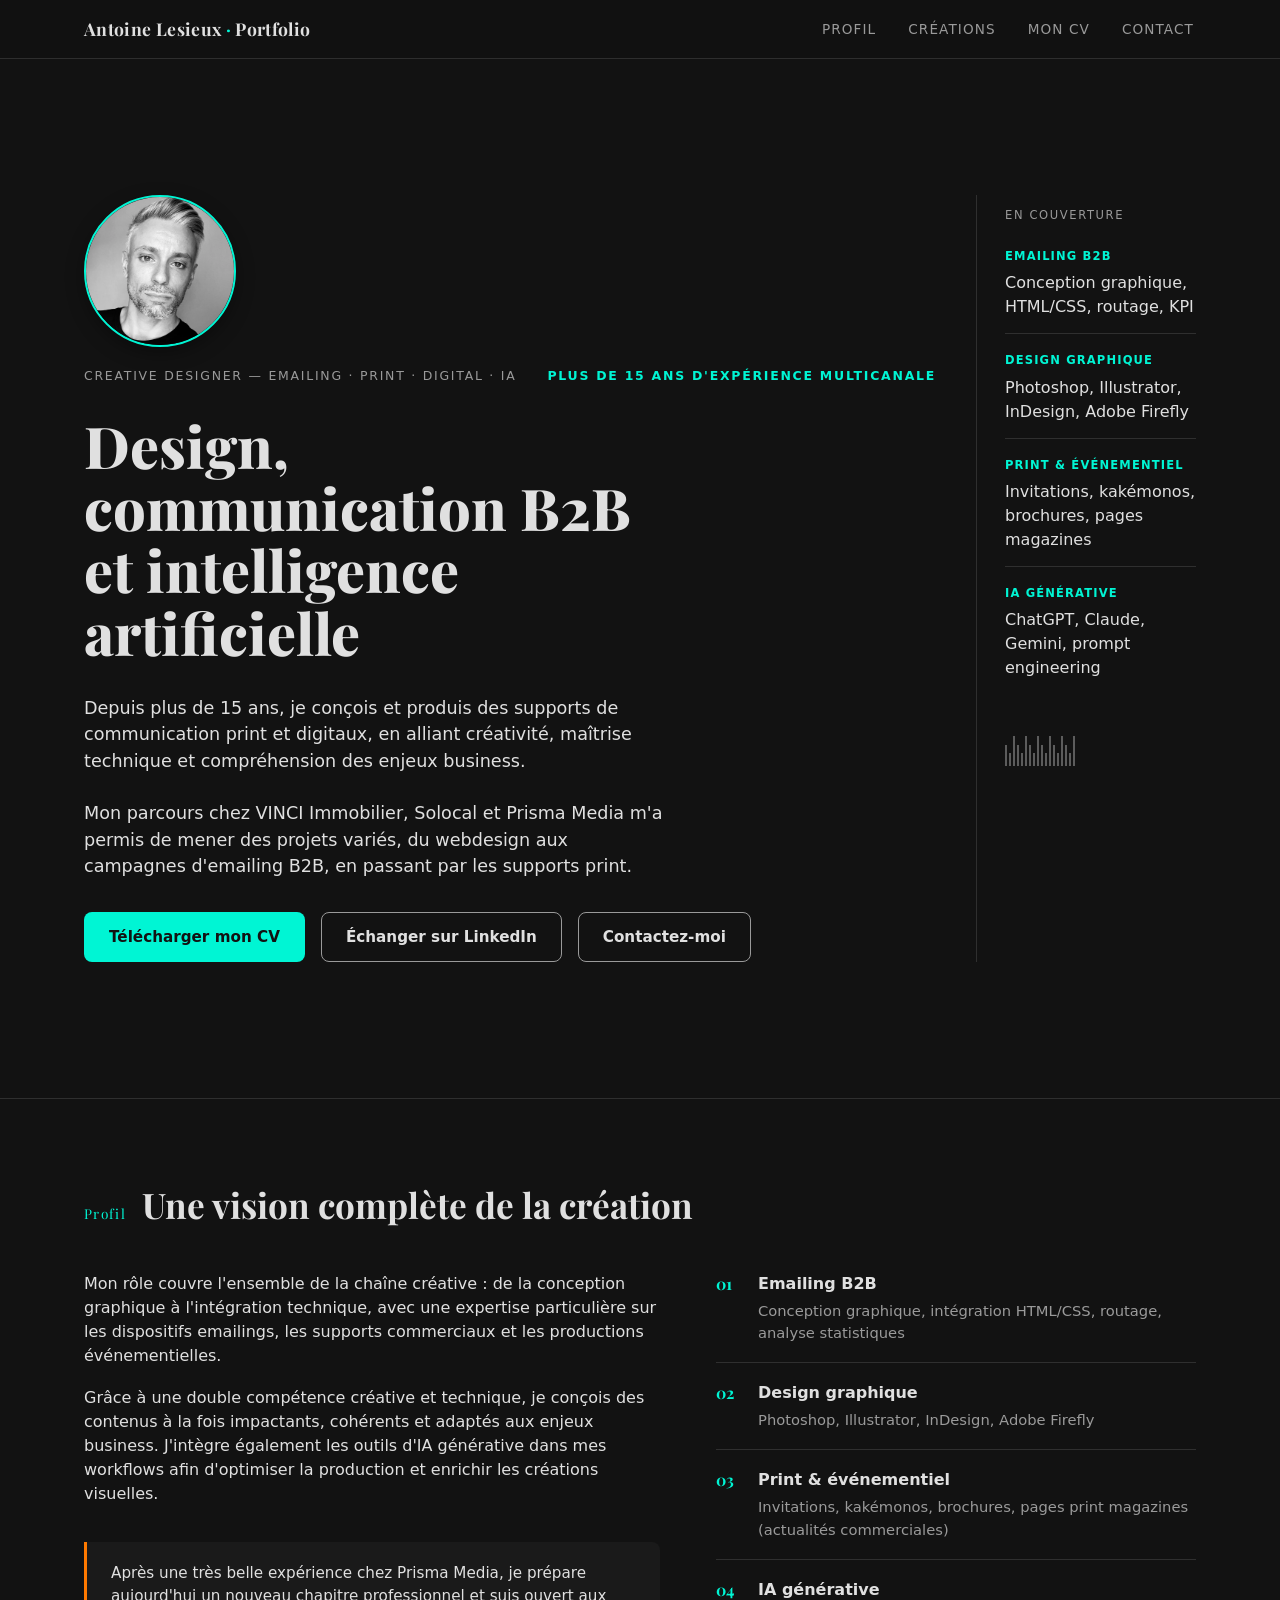
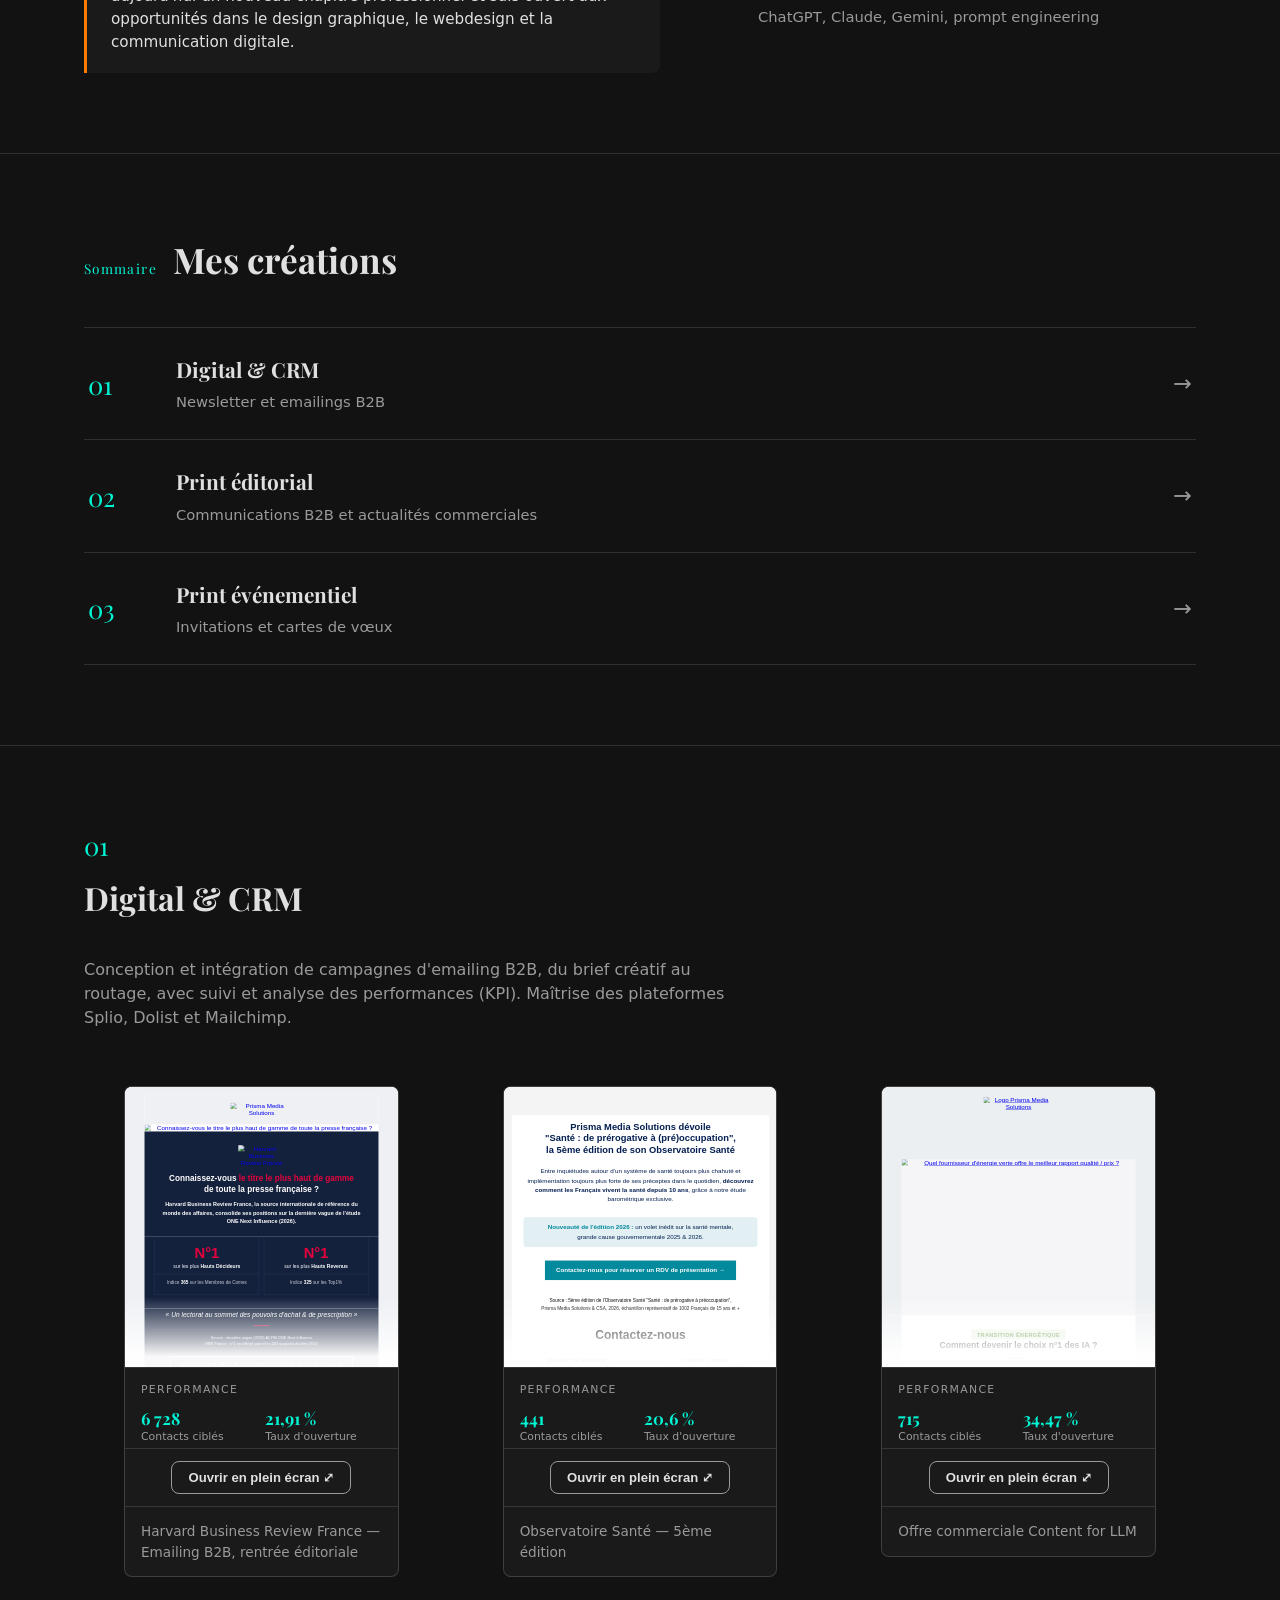
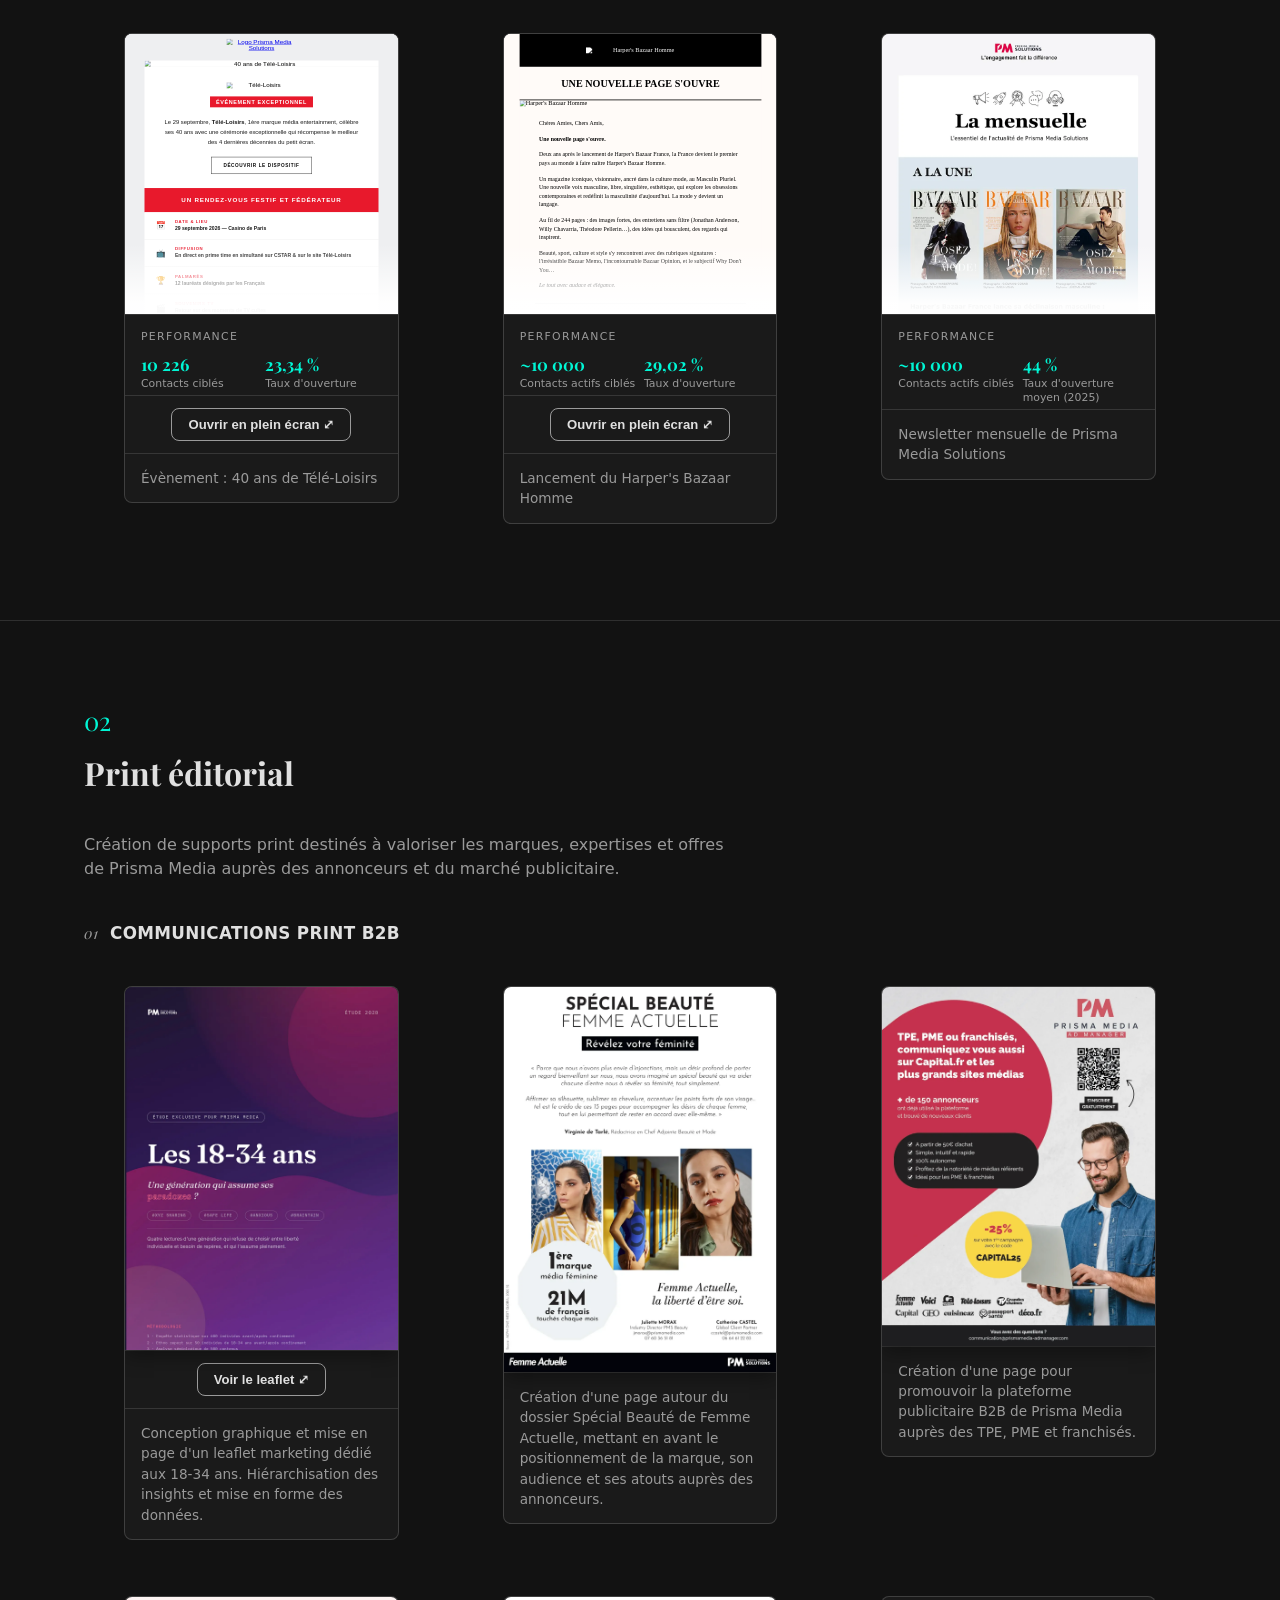
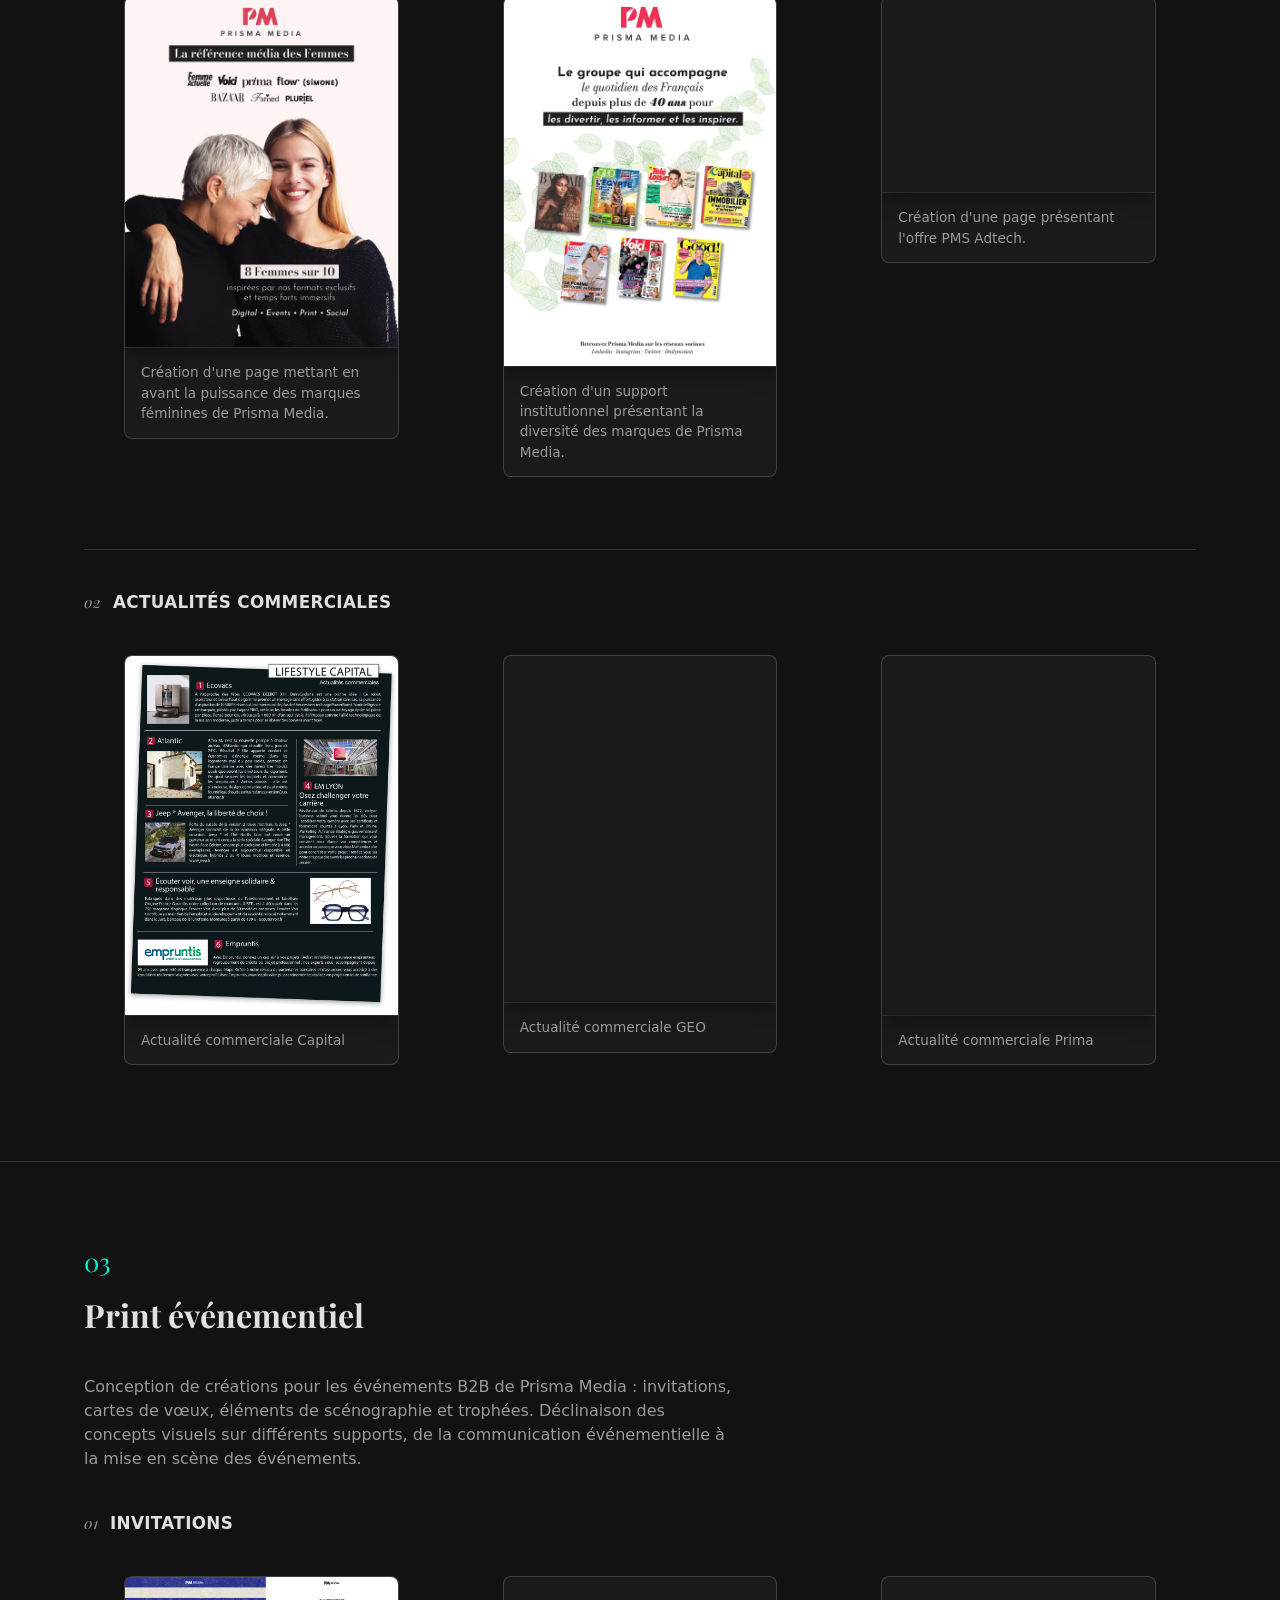
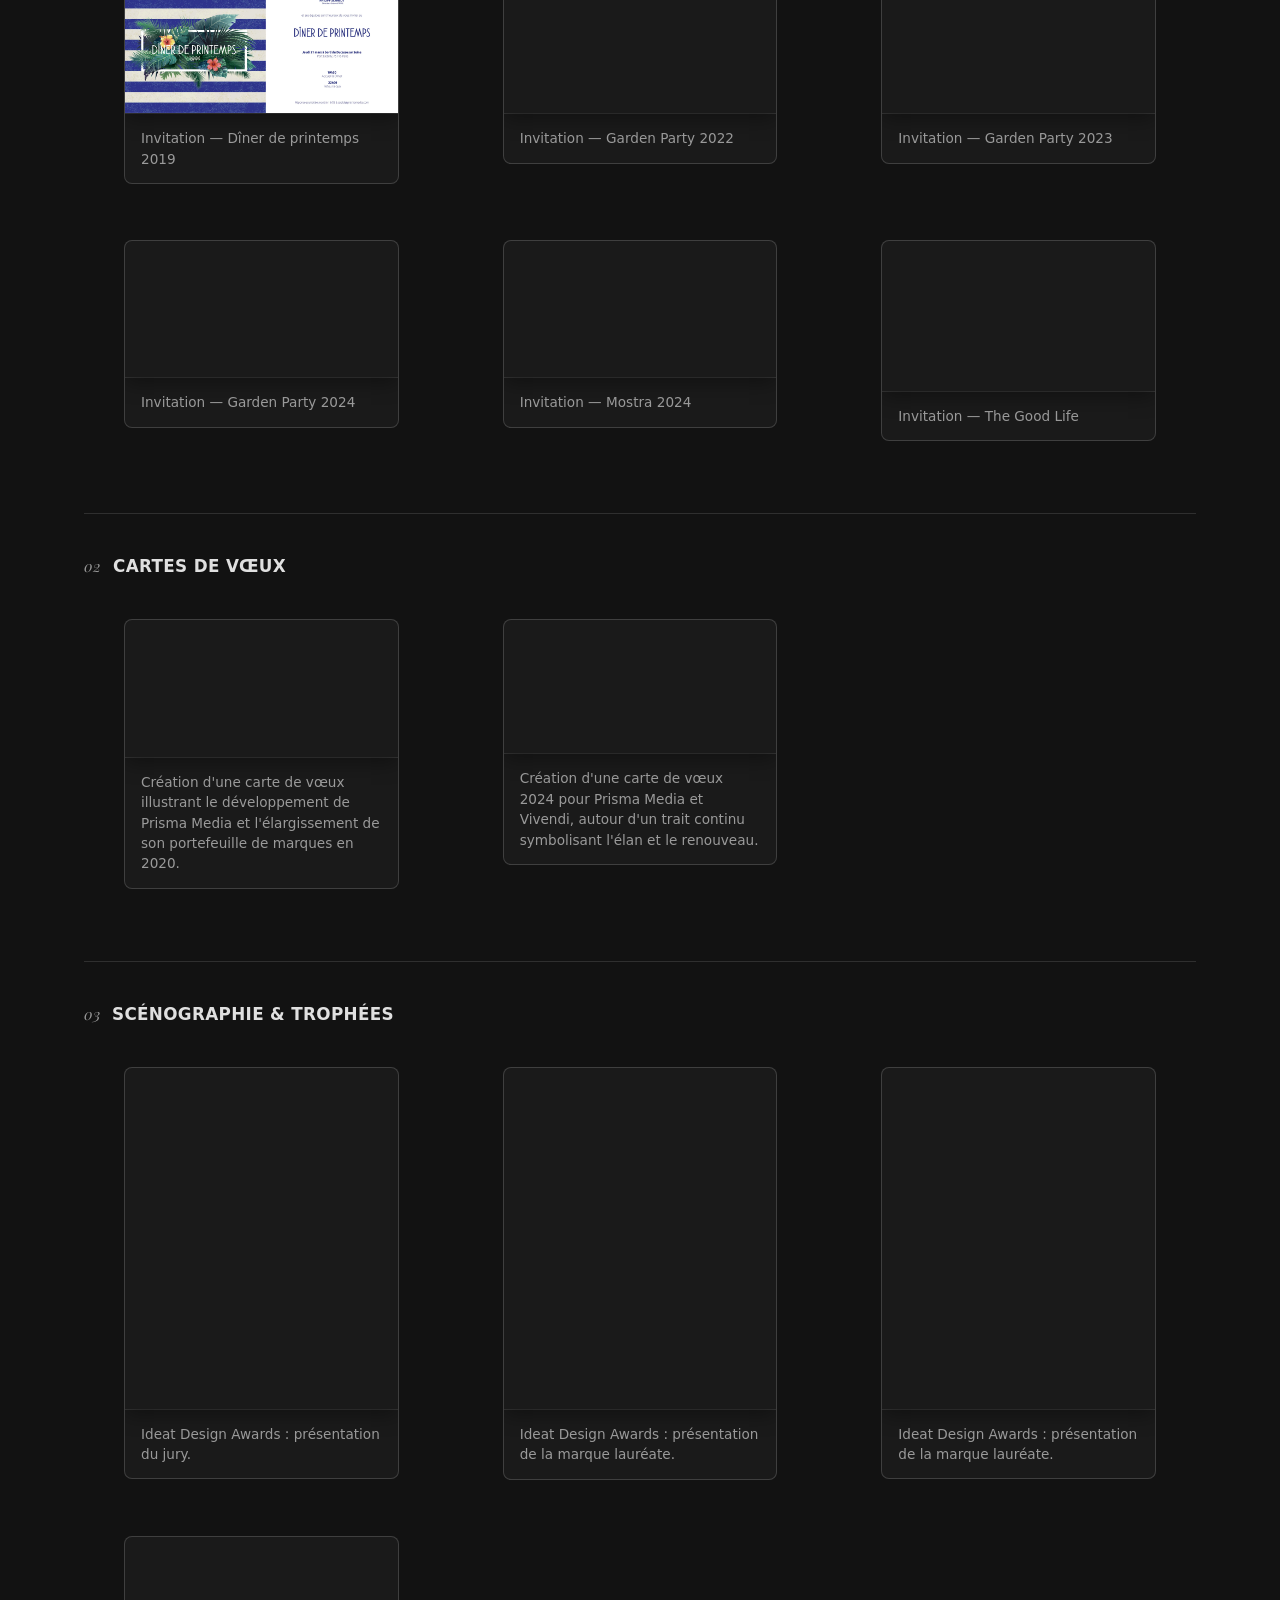
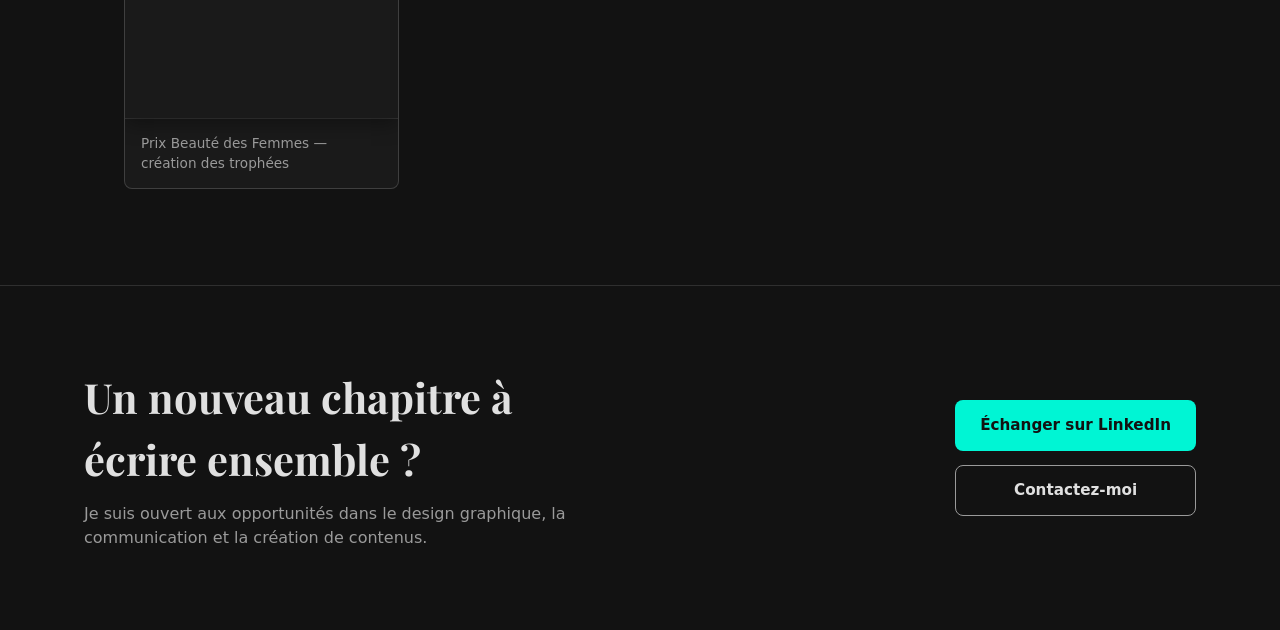
==== commit e4d414aa: "Add files via upload" ====
--- a/index.html
+++ b/index.html
@@ -63,757 +63,9 @@
 <link rel="preconnect" href="https://fonts.googleapis.com">
 <link rel="preconnect" href="https://fonts.gstatic.com" crossorigin>
 <link href="https://fonts.googleapis.com/css2?family=Playfair+Display:ital,wght@0,600;0,700;0,800;1,600&display=swap" rel="stylesheet">
-<style>
-  :root{
-    --noir-carbone:#121212;
-    --noir-carbone-clair:#1a1a1a;
-    --noir-carbone-plus-clair:#232323;
-    --gris-brume:#e0e0e0;
-    --gris-brume-mute:#9a9a9a;
-    --menthe:#00f5d4;
-    --orange:#ff7a00;
-    --hairline: rgba(224,224,224,0.14);
-    --font-display: "Playfair Display", Georgia, serif;
-    --font-body: Inter, system-ui, -apple-system, "Segoe UI", Roboto, sans-serif;
-  }
-
-  *{ box-sizing:border-box; }
-
-  html{ scroll-behavior:smooth; }
-
-  @media (prefers-reduced-motion: reduce){
-    html{ scroll-behavior:auto; }
-    *{ animation-duration:0.001ms !important; animation-iteration-count:1 !important; transition-duration:0.001ms !important; }
-  }
-
-  body{
-    margin:0;
-    background:var(--noir-carbone);
-    color:var(--gris-brume);
-    font-family:var(--font-body);
-    font-size:16px;
-    line-height:1.5;
-    -webkit-font-smoothing:antialiased;
-    overflow-x:hidden;
-  }
-
-  img{ max-width:100%; display:block; }
-
-  a{ color:inherit; }
-
-  /* Skip link */
-  .skip-link{
-    position:absolute;
-    left:-999px;
-    top:0;
-    background:var(--menthe);
-    color:var(--noir-carbone);
-    padding:12px 20px;
-    font-weight:700;
-    z-index:100;
-    border-radius:0 0 8px 0;
-  }
-  .skip-link:focus{ left:0; }
-
-  :focus-visible{
-    outline:3px solid var(--menthe);
-    outline-offset:3px;
-    border-radius:4px;
-  }
-
-  .wrap{
-    max-width:1160px;
-    margin:0 auto;
-    padding:0 24px;
-  }
-
-  /* ============ MASTHEAD / NAV ============ */
-  .masthead{
-    position:sticky;
-    top:0;
-    z-index:50;
-    background:rgba(18,18,18,0.88);
-    backdrop-filter:blur(8px);
-    border-bottom:1px solid var(--hairline);
-  }
-  .masthead .wrap{
-    display:flex;
-    align-items:center;
-    justify-content:space-between;
-    padding-top:16px;
-    padding-bottom:16px;
-    gap:16px;
-    flex-wrap:wrap;
-  }
-  .masthead-title{
-    font-family:var(--font-display);
-    font-weight:700;
-    font-size:1.1rem;
-    letter-spacing:0.02em;
-    text-decoration:none;
-  }
-  .masthead-title span{ color:var(--menthe); }
-  nav.primary-nav ul{
-    list-style:none;
-    display:flex;
-    gap:28px;
-    margin:0;
-    padding:0;
-    font-size:0.85rem;
-    letter-spacing:0.08em;
-    text-transform:uppercase;
-  }
-  nav.primary-nav a{
-    text-decoration:none;
-    color:var(--gris-brume-mute);
-    padding:6px 2px;
-    border-bottom:2px solid transparent;
-  }
-  nav.primary-nav a:hover, nav.primary-nav a:focus-visible{
-    color:var(--gris-brume);
-    border-bottom-color:var(--menthe);
-  }
-
-  /* ============ HERO — "COUVERTURE" ============ */
-  .cover{
-    position:relative;
-    border-bottom:1px solid var(--hairline);
-    overflow:hidden;
-  }
-  .cover .wrap{
-    padding-top:56px;
-    padding-bottom:56px;
-    display:grid;
-    grid-template-columns:1fr 220px;
-    gap:40px;
-  }
-  .cover-portrait{
-    width:152px;
-    height:152px;
-    border-radius:50%;
-    overflow:hidden;
-    margin-bottom:20px;
-    border:2px solid var(--menthe);
-    box-shadow:0 6px 18px rgba(0,0,0,0.35);
-  }
-  .cover-portrait img{
-    width:100%;
-    height:100%;
-    object-fit:cover;
-    display:block;
-  }
-  .cover-kicker-row{
-    display:flex;
-    justify-content:space-between;
-    align-items:center;
-    font-size:0.78rem;
-    letter-spacing:0.14em;
-    text-transform:uppercase;
-    color:var(--gris-brume-mute);
-    margin-bottom:28px;
-  }
-  .cover-kicker-row .issue-number{
-    color:var(--menthe);
-    font-weight:700;
-  }
-  .cover-main{ grid-column:1 / 2; }
-  .cover h1{
-    font-family:var(--font-display);
-    font-size:clamp(2.2rem, 5vw, 3.6rem);
-    line-height:1.08;
-    font-weight:800;
-    margin:0 0 32px;
-    max-width:16ch;
-  }
-  .cover-standfirst{
-    font-size:1.1rem;
-    color:var(--gris-brume);
-    max-width:52ch;
-    margin:0 0 32px;
-  }
-  .cover-identity{
-    font-size:0.95rem;
-    color:var(--gris-brume-mute);
-    margin:0 0 32px;
-  }
-  .cover-identity strong{ color:var(--gris-brume); }
-
-  .cta-row{
-    display:flex;
-    gap:16px;
-    flex-wrap:wrap;
-  }
-  .btn{
-    display:inline-flex;
-    align-items:center;
-    justify-content:center;
-    gap:8px;
-    padding:13px 24px;
-    border-radius:8px;
-    font-weight:700;
-    font-size:0.95rem;
-    text-decoration:none;
-    border:1px solid transparent;
-    transition:transform 0.15s ease, background 0.15s ease;
-    cursor:pointer;
-  }
-  .btn-primary{
-    background:var(--menthe);
-    color:var(--noir-carbone);
-  }
-  .btn-primary:hover{ transform:translateY(-2px); }
-  .btn-secondary{
-    background:transparent;
-    color:var(--gris-brume);
-    border-color:var(--gris-brume-mute);
-  }
-  .btn-secondary:hover{
-    border-color:var(--menthe);
-    color:var(--menthe);
-    transform:translateY(-2px);
-  }
-
-  /* Cover lines — bandeau latéral façon couverture magazine */
-  .cover-lines{
-    grid-column:2 / 3;
-    display:flex;
-    flex-direction:column;
-    justify-content:flex-start;
-    gap:18px;
-    border-left:1px solid var(--hairline);
-    padding-left:28px;
-  }
-  .cover-lines-list{ margin:0; padding:0; display:flex; flex-direction:column; gap:18px; }
-  .cover-lines .eyebrow{
-    font-size:0.72rem;
-    letter-spacing:0.14em;
-    text-transform:uppercase;
-    color:var(--gris-brume-mute);
-    margin-bottom:6px;
-  }
-  .cover-line{
-    padding-bottom:14px;
-    border-bottom:1px solid var(--hairline);
-  }
-  .cover-line:last-child{ border-bottom:none; }
-  .cover-line dt{
-    font-family:var(--font-body);
-    font-weight:700;
-    font-size:0.72rem;
-    letter-spacing:0.1em;
-    text-transform:uppercase;
-    color:var(--menthe);
-    margin-bottom:6px;
-  }
-  .cover-line dd{
-    font-family:var(--font-body);
-    font-size:1rem;
-    line-height:1.5;
-    color:var(--gris-brume);
-    margin:0;
-  }
-
-  /* Code-barres décoratif */
-  .barcode{
-    display:flex;
-    align-items:flex-end;
-    gap:2px;
-    height:30px;
-    margin-top:24px;
-    opacity:0.55;
-  }
-  .barcode span{ display:block; background:var(--gris-brume-mute); width:2px; }
-  .barcode span:nth-child(3n){ height:100%; }
-  .barcode span:nth-child(3n+1){ height:70%; }
-  .barcode span:nth-child(3n+2){ height:45%; }
-
-  /* ============ SECTION GENERIC ============ */
-  section{ padding:80px 0; border-bottom:1px solid var(--hairline); }
-  section:last-of-type{ border-bottom:none; }
-  .section-head{
-    display:flex;
-    align-items:baseline;
-    gap:16px;
-    margin-bottom:40px;
-  }
-  .section-head .num{
-    font-family:var(--font-display);
-    font-size:0.85rem;
-    color:var(--menthe);
-    letter-spacing:0.1em;
-  }
-  .section-head h2{
-    font-family:var(--font-display);
-    font-size:clamp(1.6rem, 3vw, 2.2rem);
-    margin:0;
-    font-weight:700;
-  }
-
-  /* ============ INTRO / À PROPOS ============ */
-  .intro-grid{
-    display:grid;
-    grid-template-columns:1.2fr 1fr;
-    gap:56px;
-    align-items:start;
-  }
-  .intro-grid p{ margin:0 0 18px; color:var(--gris-brume); }
-  .intro-grid p:last-child{ margin-bottom:0; }
-
-  .expertise-list{
-    list-style:none;
-    margin:0;
-    padding:0;
-    display:flex;
-    flex-direction:column;
-    gap:0;
-  }
-  .expertise-list li{
-    padding:18px 0;
-    border-bottom:1px solid var(--hairline);
-    display:grid;
-    grid-template-columns:28px 1fr;
-    gap:14px;
-  }
-  .expertise-list li:first-child{ padding-top:0; }
-  .expertise-list li:last-child{ border-bottom:none; }
-  .expertise-list .tag{
-    color:var(--menthe);
-    font-family:var(--font-display);
-    font-weight:700;
-  }
-  .expertise-list h3{
-    margin:0 0 4px;
-    font-size:1rem;
-    font-weight:700;
-    color:var(--gris-brume);
-  }
-  .expertise-list p{
-    margin:0;
-    font-size:0.92rem;
-    color:var(--gris-brume-mute);
-  }
-
-  .availability-note{
-    margin-top:36px;
-    padding:20px 24px;
-    background:var(--noir-carbone-clair);
-    border-left:3px solid var(--orange);
-    border-radius:0 8px 8px 0;
-    font-size:0.95rem;
-  }
-
-  /* ============ SOMMAIRE ============ */
-  .sommaire-list{
-    list-style:none;
-    margin:0;
-    padding:0;
-    counter-reset:sommaire;
-  }
-  .sommaire-list li{
-    counter-increment:sommaire;
-    border-bottom:1px solid var(--hairline);
-  }
-  .sommaire-list li:first-child{ border-top:1px solid var(--hairline); }
-  .sommaire-list a{
-    display:grid;
-    grid-template-columns:64px 1fr auto;
-    align-items:center;
-    gap:24px;
-    padding:26px 4px;
-    text-decoration:none;
-    color:var(--gris-brume);
-  }
-  .sommaire-list a::before{
-    content: counter(sommaire, decimal-leading-zero);
-    font-family:var(--font-display);
-    font-size:1.6rem;
-    color:var(--menthe);
-  }
-  .sommaire-list .sommaire-text h3{
-    margin:0 0 6px;
-    font-family:var(--font-display);
-    font-size:1.3rem;
-    font-weight:700;
-  }
-  .sommaire-list .sommaire-text p{
-    margin:0;
-    font-size:0.92rem;
-    color:var(--gris-brume-mute);
-  }
-  .sommaire-list .sommaire-arrow{
-    font-size:1.4rem;
-    color:var(--gris-brume-mute);
-    transition:transform 0.15s ease, color 0.15s ease;
-  }
-  .sommaire-list a:hover .sommaire-arrow,
-  .sommaire-list a:focus-visible .sommaire-arrow{
-    color:var(--menthe);
-    transform:translateX(6px);
-  }
-
-  /* ============ RUBRIQUES / SPREADS ============ */
-  .spread-head{
-    display:flex;
-    justify-content:space-between;
-    align-items:flex-end;
-    gap:24px;
-    margin-bottom:36px;
-    flex-wrap:wrap;
-  }
-  .spread-head .spread-kicker{
-    font-family:var(--font-display);
-    font-size:1.6rem;
-    color:var(--menthe);
-    margin:0 0 10px;
-  }
-  .spread-head h2{
-    font-family:var(--font-display);
-    font-size:clamp(1.5rem, 3vw, 2rem);
-    margin:0;
-  }
-  .spread-head .page-ref{
-    font-size:0.92rem;
-    color:var(--gris-brume-mute);
-  }
-  .spread-desc{
-    max-width:64ch;
-    color:var(--gris-brume-mute);
-    margin:0 0 40px;
-  }
-
-  .creation-subgroup + .creation-subgroup{
-    margin-top:56px;
-    padding-top:40px;
-    border-top:1px solid var(--hairline);
-  }
-  .creation-subgroup-head{
-    display:flex;
-    align-items:baseline;
-    gap:12px;
-    margin-bottom:24px;
-  }
-  .creation-subgroup-head .subnum{
-    font-family:var(--font-display);
-    font-style:italic;
-    color:var(--gris-brume-mute);
-    font-size:0.95rem;
-  }
-  .creation-subgroup-head h3{
-    margin:0;
-    font-size:1.05rem;
-    font-weight:700;
-    letter-spacing:0.02em;
-    text-transform:uppercase;
-    color:var(--gris-brume);
-  }
-  .creation-grid{
-    display:grid;
-    grid-template-columns:repeat(3, 1fr);
-    gap:24px;
-    align-items:start;
-  }
-  .creation-card{
-    border:1px dashed rgba(224,224,224,0.3);
-    border-radius:8px;
-    background:var(--noir-carbone-clair);
-    overflow:hidden;
-    display:flex;
-    flex-direction:column;
-  }
-  .creation-card .thumb{
-    aspect-ratio:4/3;
-    display:flex;
-    align-items:center;
-    justify-content:center;
-    background:var(--noir-carbone-plus-clair);
-    color:var(--gris-brume-mute);
-    text-align:center;
-    padding:20px;
-    font-size:0.85rem;
-  }
-  .creation-card .thumb .plus{
-    display:block;
-    font-size:1.8rem;
-    color:var(--menthe);
-    margin-bottom:8px;
-    font-family:var(--font-display);
-  }
-  .creation-card figcaption{
-    padding:14px 16px;
-    font-size:0.85rem;
-    color:var(--gris-brume-mute);
-    border-top:1px solid var(--hairline);
-  }
-  .creation-card.filled{
-    border:1px solid rgba(255,255,255,0.16);
-  }
-  .creation-card.filled .thumb{
-    aspect-ratio:auto;
-    padding:0;
-    background:none;
-    position:relative;
-    display:block;
-    width:100%;
-    border:none;
-    margin:0;
-    cursor:pointer;
-    font:inherit;
-  }
-  .creation-card.filled img{
-    width:100%;
-    height:auto;
-    display:block;
-    box-shadow:0 6px 18px rgba(0,0,0,0.35);
-  }
-  .creation-card.filled .thumb::after{
-    content:"⤢ Agrandir";
-    position:absolute;
-    right:10px;
-    bottom:10px;
-    padding:6px 12px;
-    background:rgba(18,18,18,0.82);
-    color:var(--gris-brume);
-    font-size:0.75rem;
-    letter-spacing:0.04em;
-    border-radius:6px;
-    opacity:0;
-    transform:translateY(4px);
-    transition:opacity 0.15s ease, transform 0.15s ease;
-  }
-  .creation-card.filled .thumb:hover::after,
-  .creation-card.filled .thumb:focus-visible::after{
-    opacity:1;
-    transform:translateY(0);
-  }
-
-  .emailing-card .thumb{ display:none; }
-  .email-preview{
-    position:relative;
-    overflow:hidden;
-    background:#ffffff;
-    height:280px;
-  }
-  .email-preview::after{
-    content:"";
-    position:absolute;
-    left:0; right:0; bottom:0;
-    height:70px;
-    background:linear-gradient(to bottom, rgba(255,255,255,0), rgba(255,255,255,0.97) 85%);
-    pointer-events:none;
-  }
-  .email-frame{
-    border:0;
-    display:block;
-    background:#ffffff;
-    width:100%;
-    height:100%;
-  }
-  .emailing-actions{
-    padding:12px 16px;
-    border-top:1px solid var(--hairline);
-    display:flex;
-    justify-content:center;
-  }
-  .btn-small{
-    padding:8px 16px;
-    font-size:0.82rem;
-  }
-  .email-stats{
-    padding:14px 16px 4px;
-    border-top:1px solid var(--hairline);
-  }
-  .email-stats-title{
-    margin:0 0 10px;
-    font-size:0.68rem;
-    letter-spacing:0.12em;
-    text-transform:uppercase;
-    color:var(--gris-brume-mute);
-  }
-  .email-stats-meta{
-    margin:-4px 0 12px;
-    font-size:0.82rem;
-    color:var(--gris-brume);
-  }
-  .email-stats-grid{
-    display:grid;
-    grid-template-columns:repeat(2, 1fr);
-    gap:8px;
-  }
-  .email-stats-grid .stat{
-    display:flex;
-    flex-direction:column;
-    gap:3px;
-  }
-  .email-stats-grid .stat-num{
-    font-family:var(--font-display);
-    font-weight:700;
-    font-size:1.05rem;
-    color:var(--menthe);
-    line-height:1.1;
-  }
-  .email-stats-grid .stat-label{
-    font-size:0.68rem;
-    color:var(--gris-brume-mute);
-    line-height:1.3;
-  }
-
-  .thumb-cropped{
-    height:280px;
-    overflow:hidden;
-  }
-  .thumb-cropped img,
-  .thumb-cropped canvas{
-    width:100%;
-    height:100%;
-    object-fit:cover;
-    object-position:top;
-    box-shadow:none;
-    display:block;
-    background:#ffffff;
-  }
-  .thumb-cropped::before{
-    content:"";
-    position:absolute;
-    left:0; right:0; bottom:0;
-    height:70px;
-    background:linear-gradient(to bottom, rgba(255,255,255,0), rgba(255,255,255,0.97) 85%);
-    pointer-events:none;
-  }
-
-  /* ============ LIGHTBOX ============ */
-  .lightbox{
-    position:fixed;
-    inset:0;
-    z-index:200;
-    display:flex;
-    align-items:center;
-    justify-content:center;
-    padding:5vh 5vw;
-  }
-  .lightbox[hidden]{ display:none; }
-  .lightbox-backdrop{
-    position:absolute;
-    inset:0;
-    background:rgba(6,6,6,0.88);
-  }
-  .lightbox-panel{
-    position:relative;
-    display:inline-flex;
-    flex-direction:column;
-    max-width:90vw;
-    max-height:90vh;
-    width:fit-content;
-    height:fit-content;
-    background:var(--noir-carbone-clair);
-    border-radius:8px;
-    overflow-y:auto;
-    overflow-x:hidden;
-    box-shadow:0 20px 60px rgba(0,0,0,0.5);
-  }
-  .lightbox-panel img{
-    max-width:90vw;
-    max-height:82vh;
-    width:auto;
-    height:auto;
-    object-fit:contain;
-    display:block;
-  }
-  .lightbox-caption{
-    margin:0;
-    padding:14px 20px;
-    font-size:0.9rem;
-    color:var(--gris-brume-mute);
-    border-top:1px solid var(--hairline);
-  }
-  .lightbox-close{
-    position:fixed;
-    top:16px;
-    right:16px;
-    width:36px;
-    height:36px;
-    border-radius:6px;
-    border:1px solid rgba(255,255,255,0.25);
-    background:rgba(18,18,18,0.85);
-    color:var(--gris-brume);
-    font-size:1.3rem;
-    line-height:1;
-    cursor:pointer;
-    z-index:10;
-  }
-  .lightbox-close:hover{ color:var(--menthe); border-color:var(--menthe); }
-
-  .lightbox-nav{
-    position:fixed;
-    top:50%;
-    transform:translateY(-50%);
-    width:52px;
-    height:52px;
-    border-radius:50%;
-    border:1px solid rgba(255,255,255,0.25);
-    background:rgba(18,18,18,0.9);
-    color:var(--gris-brume);
-    font-size:2rem;
-    line-height:1;
-    cursor:pointer;
-    z-index:10;
-    display:flex;
-    align-items:center;
-    justify-content:center;
-  }
-  .lightbox-nav:hover{ color:var(--menthe); border-color:var(--menthe); }
-  .lightbox-prev{ left:16px; }
-  .lightbox-next{ right:16px; }
-  @media (max-width:640px){
-    .lightbox-nav{ width:42px; height:42px; font-size:1.5rem; }
-    .lightbox-prev{ left:8px; }
-    .lightbox-next{ right:8px; }
-    .lightbox-close{ top:10px; right:10px; width:40px; height:40px; }
-  }
-
-  /* ============ CONTACT / EX-LIBRIS ============ */
-  .contact-block{
-    display:grid;
-    grid-template-columns:1fr auto;
-    align-items:center;
-    gap:32px;
-    flex-wrap:wrap;
-  }
-  .contact-block h2{
-    font-family:var(--font-display);
-    font-size:clamp(1.8rem, 4vw, 2.6rem);
-    margin:0 0 12px;
-    max-width:16ch;
-  }
-  .contact-block p{
-    color:var(--gris-brume-mute);
-    margin:0;
-    max-width:48ch;
-  }
-  .contact-ctas{ display:flex; flex-direction:column; gap:14px; }
-
-  /* ============ RESPONSIVE ============ */
-  @media (max-width: 860px){
-    .cover .wrap{ grid-template-columns:1fr; padding-top:40px; padding-bottom:40px; }
-    .cover-kicker-row{ flex-direction:column; align-items:flex-start; gap:6px; }
-    .cover-lines{ grid-column:1; border-left:none; border-top:1px solid var(--hairline); padding-left:0; padding-top:24px; }
-    .cover-lines-list{ flex-direction:row; flex-wrap:wrap; }
-    .cover-line{ flex:1 1 220px; border-bottom:none; padding-bottom:0; }
-    .intro-grid{ grid-template-columns:1fr; gap:40px; }
-    .creation-grid{ grid-template-columns:1fr 1fr; }
-    .contact-block{ grid-template-columns:1fr; }
-    nav.primary-nav ul{ gap:16px; font-size:0.75rem; }
-  }
-  @media (max-width: 560px){
-    .creation-grid{ grid-template-columns:1fr; }
-    section{ padding:56px 0; }
-    .sommaire-list a{ grid-template-columns:44px 1fr; }
-    .sommaire-list .sommaire-arrow{ display:none; }
-    nav.primary-nav ul{ gap:12px; font-size:0.7rem; }
-  }
-  @media (max-width: 400px){
-    .masthead .wrap{ flex-direction:column; align-items:flex-start; }
-  }
-</style>
+
+<!-- Fichier CSS externe -->
+<link rel="stylesheet" href="style.css">
 </head>
 <body>
 <!-- Google Tag Manager (noscript) -->
@@ -1138,7 +390,7 @@
               </div>
             </div>
           </div>
-          <figcaption>Newsletter — Prisma Media Solutions — Envoi mensuel</figcaption>
+          <figcaption>Newsletter mensuelle de Prisma Media Solutions</figcaption>
         </figure>
       </div>
     </div>
@@ -1391,197 +643,18 @@
 
 </main>
 
-<div class="lightbox" id="lightbox" hidden>
+<div class="lightbox" id="lightbox" hidden role="dialog" aria-modal="true" aria-labelledby="lightbox-caption">
   <div class="lightbox-backdrop" data-close="true"></div>
+  <button type="button" class="lightbox-close" data-close="true" aria-label="Fermer l'aperçu">&times;</button>
   <button type="button" class="lightbox-nav lightbox-prev" data-nav="prev" aria-label="Création précédente">&#8249;</button>
   <button type="button" class="lightbox-nav lightbox-next" data-nav="next" aria-label="Création suivante">&#8250;</button>
-  <div class="lightbox-panel" role="dialog" aria-modal="true" aria-labelledby="lightbox-caption">
-    <button type="button" class="lightbox-close" data-close="true" aria-label="Fermer l'aperçu">&times;</button>
+  <div class="lightbox-panel">
     <img id="lightbox-img" src="" alt="">
     <p id="lightbox-caption" class="lightbox-caption"></p>
   </div>
 </div>
 
-<script>
-(function(){
-  // --- GESTION DE LA LIGHTBOX ---
-  var lightbox = document.getElementById('lightbox');
-  var lightboxImg = document.getElementById('lightbox-img');
-  var lightboxCaption = document.getElementById('lightbox-caption');
-  var closeBtn = lightbox.querySelector('.lightbox-close');
-  var prevBtn = lightbox.querySelector('.lightbox-prev');
-  var nextBtn = lightbox.querySelector('.lightbox-next');
-  var lastFocused = null;
-  var thumbs = [];
-  var currentIndex = -1;
-
-  function renderTrigger(trigger){
-    var img = trigger.querySelector('img');
-    if(!img) return;
-    lightboxImg.src = img.src;
-    lightboxImg.alt = img.alt;
-    var maxWidth = trigger.getAttribute('data-lightbox-max-width');
-    if(maxWidth){
-      lightboxImg.style.maxWidth = 'min(' + maxWidth + 'px, 90vw)';
-      lightboxImg.style.maxHeight = 'none';
-    } else {
-      lightboxImg.style.maxWidth = '';
-      lightboxImg.style.maxHeight = '';
-    }
-    var figure = trigger.closest('figure');
-    var figcaption = figure ? figure.querySelector('figcaption') : null;
-    lightboxCaption.textContent = figcaption ? figcaption.textContent : img.alt;
-  }
-
-  function updateNavVisibility(){
-    var hasMultiple = thumbs.length > 1;
-    prevBtn.style.display = hasMultiple ? '' : 'none';
-    nextBtn.style.display = hasMultiple ? '' : 'none';
-  }
-
-  function openLightbox(trigger){
-    lastFocused = trigger;
-
-    if(trigger.id === 'leaflet-thumb-main'){
-      var page1 = document.querySelector('.leaflet-hidden-pages .thumb');
-      if(page1) trigger = page1;
-    }
-    
-    thumbs = Array.from(document.querySelectorAll('.creation-card.filled .thumb:not(#leaflet-thumb-main):not([href])'));
-
-    currentIndex = thumbs.indexOf(trigger);
-    renderTrigger(trigger);
-    updateNavVisibility();
-    lightbox.hidden = false;
-    document.body.style.overflow = 'hidden';
-    closeBtn.focus();
-    document.addEventListener('keydown', onKeydown);
-  }
-
-  function showAt(index){
-    if(!thumbs.length) return;
-    currentIndex = (index + thumbs.length) % thumbs.length;
-    renderTrigger(thumbs[currentIndex]);
-  }
-
-  function showPrev(){ showAt(currentIndex - 1); }
-  function showNext(){ showAt(currentIndex + 1); }
-
-  function closeLightbox(){
-    lightbox.hidden = true;
-    document.body.style.overflow = '';
-    lightboxImg.src = '';
-    document.removeEventListener('keydown', onKeydown);
-    if(lastFocused){ lastFocused.focus(); }
-  }
-
-  function getFocusableEls(){
-    var els = [closeBtn];
-    if(thumbs.length > 1){ els.unshift(nextBtn); els.unshift(prevBtn); }
-    return els;
-  }
-
-  function onKeydown(e){
-    if(e.key === 'Escape'){ closeLightbox(); }
-    if(e.key === 'ArrowLeft'){ showPrev(); }
-    if(e.key === 'ArrowRight'){ showNext(); }
-    if(e.key === 'Tab'){
-      e.preventDefault();
-      var focusable = getFocusableEls();
-      var idx = focusable.indexOf(document.activeElement);
-      var next;
-      if(e.shiftKey){
-        next = idx <= 0 ? focusable[focusable.length - 1] : focusable[idx - 1];
-      } else {
-        next = idx === -1 || idx === focusable.length - 1 ? focusable[0] : focusable[idx + 1];
-      }
-      next.focus();
-    }
-  }
-
-  document.querySelectorAll('.creation-card.filled .thumb:not([href])').forEach(function(trigger){
-    trigger.addEventListener('click', function(){ openLightbox(trigger); });
-  });
-
-  var leafletBtn = document.getElementById('leaflet-btn-open');
-  var leafletThumbMain = document.getElementById('leaflet-thumb-main');
-  if(leafletBtn && leafletThumbMain){
-    leafletBtn.addEventListener('click', function(){
-      openLightbox(leafletThumbMain);
-    });
-  }
-
-  prevBtn.addEventListener('click', showPrev);
-  nextBtn.addEventListener('click', showNext);
-
-  lightbox.querySelectorAll('[data-close]').forEach(function(el){
-    el.addEventListener('click', closeLightbox);
-  });
-
-  // --- GESTION CHARGEMENT DYNAMIQUE DES EMAILS (FETCH) ---
-  var previews = document.querySelectorAll('.email-preview');
-  
-  previews.forEach(function(wrapper){
-    var id = wrapper.getAttribute('data-email-id');
-    var emailUrl = wrapper.getAttribute('data-email-url');
-    var iframe = wrapper.querySelector('iframe');
-    var openBtn = document.querySelector('[data-email-open="' + id + '"]');
-    
-    if(!emailUrl) return;
-
-    var DESKTOP_WIDTH = 700;
-    iframe.style.width = DESKTOP_WIDTH + 'px';
-    iframe.style.height = '1200px';
-
-    function applyScale(){
-      try{
-        var doc = iframe.contentDocument;
-        if(!doc || !doc.documentElement) return;
-        var naturalWidth = DESKTOP_WIDTH;
-        var naturalHeight = doc.documentElement.scrollHeight || 800;
-        var containerWidth = wrapper.clientWidth;
-        if(!containerWidth) return;
-        var scale = containerWidth / naturalWidth;
-        iframe.style.width = naturalWidth + 'px';
-        iframe.style.height = naturalHeight + 'px';
-        iframe.style.transform = 'scale(' + scale + ')';
-        iframe.style.transformOrigin = 'top left';
-      } catch(e){}
-    }
-
-    fetch(emailUrl)
-      .then(function(response){
-        if(!response.ok) throw new Error('Erreur de chargement');
-        return response.text();
-      })
-      .then(function(html){
-        iframe.srcdoc = html;
-
-        iframe.addEventListener('load', function(){
-          applyScale();
-          if('ResizeObserver' in window){
-            var ro = new ResizeObserver(function(){ applyScale(); });
-            ro.observe(wrapper);
-          } else {
-            window.addEventListener('resize', applyScale);
-          }
-        });
-
-        if(openBtn){
-          openBtn.addEventListener('click', function(){
-            var blob = new Blob([html], { type: 'text/html' });
-            var blobUrl = URL.createObjectURL(blob);
-            window.open(blobUrl, '_blank', 'noopener');
-            setTimeout(function(){ URL.revokeObjectURL(blobUrl); }, 5000);
-          });
-        }
-      })
-      .catch(function(err){
-        console.error('Erreur lors du chargement de l\'emailing ' + id + ' :', err);
-      });
-  });
-})();
-</script>
-
+<!-- Fichier JS externe -->
+<script src="script.js" defer></script>
 </body>
 </html>
--- a/style.css
+++ b/style.css
@@ -0,0 +1,749 @@
+:root{
+  --noir-carbone:#121212;
+  --noir-carbone-clair:#1a1a1a;
+  --noir-carbone-plus-clair:#232323;
+  --gris-brume:#e0e0e0;
+  --gris-brume-mute:#9a9a9a;
+  --menthe:#00f5d4;
+  --orange:#ff7a00;
+  --hairline: rgba(224,224,224,0.14);
+  --font-display: "Playfair Display", Georgia, serif;
+  --font-body: Inter, system-ui, -apple-system, "Segoe UI", Roboto, sans-serif;
+}
+
+*{ box-sizing:border-box; }
+
+html{ scroll-behavior:smooth; }
+
+@media (prefers-reduced-motion: reduce){
+  html{ scroll-behavior:auto; }
+  *{ animation-duration:0.001ms !important; animation-iteration-count:1 !important; transition-duration:0.001ms !important; }
+}
+
+body{
+  margin:0;
+  background:var(--noir-carbone);
+  color:var(--gris-brume);
+  font-family:var(--font-body);
+  font-size:16px;
+  line-height:1.5;
+  -webkit-font-smoothing:antialiased;
+  overflow-x:hidden;
+}
+
+img{ max-width:100%; display:block; }
+
+a{ color:inherit; }
+
+/* Skip link */
+.skip-link{
+  position:absolute;
+  left:-999px;
+  top:0;
+  background:var(--menthe);
+  color:var(--noir-carbone);
+  padding:12px 20px;
+  font-weight:700;
+  z-index:100;
+  border-radius:0 0 8px 0;
+}
+.skip-link:focus{ left:0; }
+
+:focus-visible{
+  outline:3px solid var(--menthe);
+  outline-offset:3px;
+  border-radius:4px;
+}
+
+.wrap{
+  max-width:1160px;
+  margin:0 auto;
+  padding:0 24px;
+}
+
+/* ============ MASTHEAD / NAV ============ */
+.masthead{
+  position:sticky;
+  top:0;
+  z-index:50;
+  background:rgba(18,18,18,0.88);
+  backdrop-filter:blur(8px);
+  border-bottom:1px solid var(--hairline);
+}
+.masthead .wrap{
+  display:flex;
+  align-items:center;
+  justify-content:space-between;
+  padding-top:16px;
+  padding-bottom:16px;
+  gap:16px;
+  flex-wrap:wrap;
+}
+.masthead-title{
+  font-family:var(--font-display);
+  font-weight:700;
+  font-size:1.1rem;
+  letter-spacing:0.02em;
+  text-decoration:none;
+}
+.masthead-title span{ color:var(--menthe); }
+nav.primary-nav ul{
+  list-style:none;
+  display:flex;
+  gap:28px;
+  margin:0;
+  padding:0;
+  font-size:0.85rem;
+  letter-spacing:0.08em;
+  text-transform:uppercase;
+}
+nav.primary-nav a{
+  text-decoration:none;
+  color:var(--gris-brume-mute);
+  padding:6px 2px;
+  border-bottom:2px solid transparent;
+}
+nav.primary-nav a:hover, nav.primary-nav a:focus-visible{
+  color:var(--gris-brume);
+  border-bottom-color:var(--menthe);
+}
+
+/* ============ HERO — "COUVERTURE" ============ */
+.cover{
+  position:relative;
+  border-bottom:1px solid var(--hairline);
+  overflow:hidden;
+}
+.cover .wrap{
+  padding-top:56px;
+  padding-bottom:56px;
+  display:grid;
+  grid-template-columns:1fr 220px;
+  gap:40px;
+}
+.cover-portrait{
+  width:152px;
+  height:152px;
+  border-radius:50%;
+  overflow:hidden;
+  margin-bottom:20px;
+  border:2px solid var(--menthe);
+  box-shadow:0 6px 18px rgba(0,0,0,0.35);
+}
+.cover-portrait img{
+  width:100%;
+  height:100%;
+  object-fit:cover;
+  display:block;
+}
+.cover-kicker-row{
+  display:flex;
+  justify-content:space-between;
+  align-items:center;
+  font-size:0.78rem;
+  letter-spacing:0.14em;
+  text-transform:uppercase;
+  color:var(--gris-brume-mute);
+  margin-bottom:28px;
+}
+.cover-kicker-row .issue-number{
+  color:var(--menthe);
+  font-weight:700;
+}
+.cover-main{ grid-column:1 / 2; }
+.cover h1{
+  font-family:var(--font-display);
+  font-size:clamp(2.2rem, 5vw, 3.6rem);
+  line-height:1.08;
+  font-weight:800;
+  margin:0 0 32px;
+  max-width:16ch;
+}
+.cover-standfirst{
+  font-size:1.1rem;
+  color:var(--gris-brume);
+  max-width:52ch;
+  margin:0 0 32px;
+}
+.cover-identity{
+  font-size:0.95rem;
+  color:var(--gris-brume-mute);
+  margin:0 0 32px;
+}
+.cover-identity strong{ color:var(--gris-brume); }
+
+.cta-row{
+  display:flex;
+  gap:16px;
+  flex-wrap:wrap;
+}
+.btn{
+  display:inline-flex;
+  align-items:center;
+  justify-content:center;
+  gap:8px;
+  padding:13px 24px;
+  border-radius:8px;
+  font-weight:700;
+  font-size:0.95rem;
+  text-decoration:none;
+  border:1px solid transparent;
+  transition:transform 0.15s ease, background 0.15s ease;
+  cursor:pointer;
+}
+.btn-primary{
+  background:var(--menthe);
+  color:var(--noir-carbone);
+}
+.btn-primary:hover{ transform:translateY(-2px); }
+.btn-secondary{
+  background:transparent;
+  color:var(--gris-brume);
+  border-color:var(--gris-brume-mute);
+}
+.btn-secondary:hover{
+  border-color:var(--menthe);
+  color:var(--menthe);
+  transform:translateY(-2px);
+}
+
+/* Cover lines — bandeau latéral façon couverture magazine */
+.cover-lines{
+  grid-column:2 / 3;
+  display:flex;
+  flex-direction:column;
+  justify-content:flex-start;
+  gap:18px;
+  border-left:1px solid var(--hairline);
+  padding-left:28px;
+}
+.cover-lines-list{ margin:0; padding:0; display:flex; flex-direction:column; gap:18px; }
+.cover-lines .eyebrow{
+  font-size:0.72rem;
+  letter-spacing:0.14em;
+  text-transform:uppercase;
+  color:var(--gris-brume-mute);
+  margin-bottom:6px;
+}
+.cover-line{
+  padding-bottom:14px;
+  border-bottom:1px solid var(--hairline);
+}
+.cover-line:last-child{ border-bottom:none; }
+.cover-line dt{
+  font-family:var(--font-body);
+  font-weight:700;
+  font-size:0.72rem;
+  letter-spacing:0.1em;
+  text-transform:uppercase;
+  color:var(--menthe);
+  margin-bottom:6px;
+}
+.cover-line dd{
+  font-family:var(--font-body);
+  font-size:1rem;
+  line-height:1.5;
+  color:var(--gris-brume);
+  margin:0;
+}
+
+/* Code-barres décoratif */
+.barcode{
+  display:flex;
+  align-items:flex-end;
+  gap:2px;
+  height:30px;
+  margin-top:24px;
+  opacity:0.55;
+}
+.barcode span{ display:block; background:var(--gris-brume-mute); width:2px; }
+.barcode span:nth-child(3n){ height:100%; }
+.barcode span:nth-child(3n+1){ height:70%; }
+.barcode span:nth-child(3n+2){ height:45%; }
+
+/* ============ SECTION GENERIC ============ */
+section{ padding:80px 0; border-bottom:1px solid var(--hairline); }
+section:last-of-type{ border-bottom:none; }
+.section-head{
+  display:flex;
+  align-items:baseline;
+  gap:16px;
+  margin-bottom:40px;
+}
+.section-head .num{
+  font-family:var(--font-display);
+  font-size:0.85rem;
+  color:var(--menthe);
+  letter-spacing:0.1em;
+}
+.section-head h2{
+  font-family:var(--font-display);
+  font-size:clamp(1.6rem, 3vw, 2.2rem);
+  margin:0;
+  font-weight:700;
+}
+
+/* ============ INTRO / À PROPOS ============ */
+.intro-grid{
+  display:grid;
+  grid-template-columns:1.2fr 1fr;
+  gap:56px;
+  align-items:start;
+}
+.intro-grid p{ margin:0 0 18px; color:var(--gris-brume); }
+.intro-grid p:last-child{ margin-bottom:0; }
+
+.expertise-list{
+  list-style:none;
+  margin:0;
+  padding:0;
+  display:flex;
+  flex-direction:column;
+  gap:0;
+}
+.expertise-list li{
+  padding:18px 0;
+  border-bottom:1px solid var(--hairline);
+  display:grid;
+  grid-template-columns:28px 1fr;
+  gap:14px;
+}
+.expertise-list li:first-child{ padding-top:0; }
+.expertise-list li:last-child{ border-bottom:none; }
+.expertise-list .tag{
+  color:var(--menthe);
+  font-family:var(--font-display);
+  font-weight:700;
+}
+.expertise-list h3{
+  margin:0 0 4px;
+  font-size:1rem;
+  font-weight:700;
+  color:var(--gris-brume);
+}
+.expertise-list p{
+  margin:0;
+  font-size:0.92rem;
+  color:var(--gris-brume-mute);
+}
+
+.availability-note{
+  margin-top:36px;
+  padding:20px 24px;
+  background:var(--noir-carbone-clair);
+  border-left:3px solid var(--orange);
+  border-radius:0 8px 8px 0;
+  font-size:0.95rem;
+}
+
+/* ============ SOMMAIRE ============ */
+.sommaire-list{
+  list-style:none;
+  margin:0;
+  padding:0;
+  counter-reset:sommaire;
+}
+.sommaire-list li{
+  counter-increment:sommaire;
+  border-bottom:1px solid var(--hairline);
+}
+.sommaire-list li:first-child{ border-top:1px solid var(--hairline); }
+.sommaire-list a{
+  display:grid;
+  grid-template-columns:64px 1fr auto;
+  align-items:center;
+  gap:24px;
+  padding:26px 4px;
+  text-decoration:none;
+  color:var(--gris-brume);
+}
+.sommaire-list a::before{
+  content: counter(sommaire, decimal-leading-zero);
+  font-family:var(--font-display);
+  font-size:1.6rem;
+  color:var(--menthe);
+}
+.sommaire-list .sommaire-text h3{
+  margin:0 0 6px;
+  font-family:var(--font-display);
+  font-size:1.3rem;
+  font-weight:700;
+}
+.sommaire-list .sommaire-text p{
+  margin:0;
+  font-size:0.92rem;
+  color:var(--gris-brume-mute);
+}
+.sommaire-list .sommaire-arrow{
+  font-size:1.4rem;
+  color:var(--gris-brume-mute);
+  transition:transform 0.15s ease, color 0.15s ease;
+}
+.sommaire-list a:hover .sommaire-arrow,
+.sommaire-list a:focus-visible .sommaire-arrow{
+  color:var(--menthe);
+  transform:translateX(6px);
+}
+
+/* ============ RUBRIQUES / SPREADS ============ */
+.spread-head{
+  display:flex;
+  justify-content:space-between;
+  align-items:flex-end;
+  gap:24px;
+  margin-bottom:36px;
+  flex-wrap:wrap;
+}
+.spread-head .spread-kicker{
+  font-family:var(--font-display);
+  font-size:1.6rem;
+  color:var(--menthe);
+  margin:0 0 10px;
+}
+.spread-head h2{
+  font-family:var(--font-display);
+  font-size:clamp(1.5rem, 3vw, 2rem);
+  margin:0;
+}
+.spread-head .page-ref{
+  font-size:0.92rem;
+  color:var(--gris-brume-mute);
+}
+.spread-desc{
+  max-width:64ch;
+  color:var(--gris-brume-mute);
+  margin:0 0 40px;
+}
+
+.creation-subgroup + .creation-subgroup{
+  margin-top:56px;
+  padding-top:40px;
+  border-top:1px solid var(--hairline);
+}
+.creation-subgroup-head{
+  display:flex;
+  align-items:baseline;
+  gap:12px;
+  margin-bottom:24px;
+}
+.creation-subgroup-head .subnum{
+  font-family:var(--font-display);
+  font-style:italic;
+  color:var(--gris-brume-mute);
+  font-size:0.95rem;
+}
+.creation-subgroup-head h3{
+  margin:0;
+  font-size:1.05rem;
+  font-weight:700;
+  letter-spacing:0.02em;
+  text-transform:uppercase;
+  color:var(--gris-brume);
+}
+.creation-grid{
+  display:grid;
+  grid-template-columns:repeat(3, 1fr);
+  gap:24px;
+  align-items:start;
+}
+.creation-card{
+  border:1px dashed rgba(224,224,224,0.3);
+  border-radius:8px;
+  background:var(--noir-carbone-clair);
+  overflow:hidden;
+  display:flex;
+  flex-direction:column;
+}
+.creation-card .thumb{
+  aspect-ratio:4/3;
+  display:flex;
+  align-items:center;
+  justify-content:center;
+  background:var(--noir-carbone-plus-clair);
+  color:var(--gris-brume-mute);
+  text-align:center;
+  padding:20px;
+  font-size:0.85rem;
+}
+.creation-card .thumb .plus{
+  display:block;
+  font-size:1.8rem;
+  color:var(--menthe);
+  margin-bottom:8px;
+  font-family:var(--font-display);
+}
+.creation-card figcaption{
+  padding:14px 16px;
+  font-size:0.85rem;
+  color:var(--gris-brume-mute);
+  border-top:1px solid var(--hairline);
+}
+.creation-card.filled{
+  border:1px solid rgba(255,255,255,0.16);
+}
+.creation-card.filled .thumb{
+  aspect-ratio:auto;
+  padding:0;
+  background:none;
+  position:relative;
+  display:block;
+  width:100%;
+  border:none;
+  margin:0;
+  cursor:pointer;
+  font:inherit;
+}
+.creation-card.filled img{
+  width:100%;
+  height:auto;
+  display:block;
+  box-shadow:0 6px 18px rgba(0,0,0,0.35);
+}
+.creation-card.filled .thumb::after{
+  content:"⤢ Agrandir";
+  position:absolute;
+  right:10px;
+  bottom:10px;
+  padding:6px 12px;
+  background:rgba(18,18,18,0.82);
+  color:var(--gris-brume);
+  font-size:0.75rem;
+  letter-spacing:0.04em;
+  border-radius:6px;
+  opacity:0;
+  transform:translateY(4px);
+  transition:opacity 0.15s ease, transform 0.15s ease;
+}
+.creation-card.filled .thumb:hover::after,
+.creation-card.filled .thumb:focus-visible::after{
+  opacity:1;
+  transform:translateY(0);
+}
+
+.emailing-card .thumb{ display:none; }
+.email-preview{
+  position:relative;
+  overflow:hidden;
+  background:#ffffff;
+  height:280px;
+}
+.email-preview::after{
+  content:"";
+  position:absolute;
+  left:0; right:0; bottom:0;
+  height:70px;
+  background:linear-gradient(to bottom, rgba(255,255,255,0), rgba(255,255,255,0.97) 85%);
+  pointer-events:none;
+}
+.email-frame{
+  border:0;
+  display:block;
+  background:#ffffff;
+  width:100%;
+  height:100%;
+}
+.emailing-actions{
+  padding:12px 16px;
+  border-top:1px solid var(--hairline);
+  display:flex;
+  justify-content:center;
+}
+.btn-small{
+  padding:8px 16px;
+  font-size:0.82rem;
+}
+.email-stats{
+  padding:14px 16px 4px;
+  border-top:1px solid var(--hairline);
+}
+.email-stats-title{
+  margin:0 0 10px;
+  font-size:0.68rem;
+  letter-spacing:0.12em;
+  text-transform:uppercase;
+  color:var(--gris-brume-mute);
+}
+.email-stats-meta{
+  margin:-4px 0 12px;
+  font-size:0.82rem;
+  color:var(--gris-brume);
+}
+.email-stats-grid{
+  display:grid;
+  grid-template-columns:repeat(2, 1fr);
+  gap:8px;
+}
+.email-stats-grid .stat{
+  display:flex;
+  flex-direction:column;
+  gap:3px;
+}
+.email-stats-grid .stat-num{
+  font-family:var(--font-display);
+  font-weight:700;
+  font-size:1.05rem;
+  color:var(--menthe);
+  line-height:1.1;
+}
+.email-stats-grid .stat-label{
+  font-size:0.68rem;
+  color:var(--gris-brume-mute);
+  line-height:1.3;
+}
+
+.thumb-cropped{
+  height:280px;
+  overflow:hidden;
+}
+.thumb-cropped img,
+.thumb-cropped canvas{
+  width:100%;
+  height:100%;
+  object-fit:cover;
+  object-position:top;
+  box-shadow:none;
+  display:block;
+  background:#ffffff;
+}
+.thumb-cropped::before{
+  content:"";
+  position:absolute;
+  left:0; right:0; bottom:0;
+  height:70px;
+  background:linear-gradient(to bottom, rgba(255,255,255,0), rgba(255,255,255,0.97) 85%);
+  pointer-events:none;
+}
+
+/* ============ LIGHTBOX ============ */
+.lightbox{
+  position:fixed;
+  inset:0;
+  z-index:200;
+  display:flex;
+  align-items:center;
+  justify-content:center;
+  padding:5vh 5vw;
+}
+.lightbox[hidden]{ display:none; }
+.lightbox-backdrop{
+  position:absolute;
+  inset:0;
+  background:rgba(6,6,6,0.88);
+}
+.lightbox-panel{
+  position:relative;
+  display:inline-flex;
+  flex-direction:column;
+  max-width:90vw;
+  max-height:90vh;
+  width:fit-content;
+  height:fit-content;
+  background:var(--noir-carbone-clair);
+  border-radius:8px;
+  overflow-y:auto;
+  overflow-x:hidden;
+  box-shadow:0 20px 60px rgba(0,0,0,0.5);
+}
+.lightbox-panel img{
+  max-width:90vw;
+  max-height:82vh;
+  width:auto;
+  height:auto;
+  object-fit:contain;
+  display:block;
+}
+.lightbox-caption{
+  margin:0;
+  padding:14px 20px;
+  font-size:0.9rem;
+  color:var(--gris-brume-mute);
+  border-top:1px solid var(--hairline);
+}
+.lightbox-close{
+  position:fixed;
+  top:16px;
+  right:16px;
+  width:36px;
+  height:36px;
+  border-radius:6px;
+  border:1px solid rgba(255,255,255,0.25);
+  background:rgba(18,18,18,0.85);
+  color:var(--gris-brume);
+  font-size:1.3rem;
+  line-height:1;
+  cursor:pointer;
+  z-index:10;
+}
+.lightbox-close:hover{ color:var(--menthe); border-color:var(--menthe); }
+
+.lightbox-nav{
+  position:fixed;
+  top:50%;
+  transform:translateY(-50%);
+  width:52px;
+  height:52px;
+  border-radius:50%;
+  border:1px solid rgba(255,255,255,0.25);
+  background:rgba(18,18,18,0.9);
+  color:var(--gris-brume);
+  font-size:2rem;
+  line-height:1;
+  cursor:pointer;
+  z-index:10;
+  display:flex;
+  align-items:center;
+  justify-content:center;
+}
+.lightbox-nav:hover{ color:var(--menthe); border-color:var(--menthe); }
+.lightbox-prev{ left:16px; }
+.lightbox-next{ right:16px; }
+@media (max-width:640px){
+  .lightbox-nav{ width:42px; height:42px; font-size:1.5rem; }
+  .lightbox-prev{ left:8px; }
+  .lightbox-next{ right:8px; }
+  .lightbox-close{ top:10px; right:10px; width:40px; height:40px; }
+}
+
+/* ============ CONTACT / EX-LIBRIS ============ */
+.contact-block{
+  display:grid;
+  grid-template-columns:1fr auto;
+  align-items:center;
+  gap:32px;
+  flex-wrap:wrap;
+}
+.contact-block h2{
+  font-family:var(--font-display);
+  font-size:clamp(1.8rem, 4vw, 2.6rem);
+  margin:0 0 12px;
+  max-width:16ch;
+}
+.contact-block p{
+  color:var(--gris-brume-mute);
+  margin:0;
+  max-width:48ch;
+}
+.contact-ctas{ display:flex; flex-direction:column; gap:14px; }
+
+/* ============ RESPONSIVE ============ */
+@media (max-width: 860px){
+  .cover .wrap{ grid-template-columns:1fr; padding-top:40px; padding-bottom:40px; }
+  .cover-kicker-row{ flex-direction:column; align-items:flex-start; gap:6px; }
+  .cover-lines{ grid-column:1; border-left:none; border-top:1px solid var(--hairline); padding-left:0; padding-top:24px; }
+  .cover-lines-list{ flex-direction:row; flex-wrap:wrap; }
+  .cover-line{ flex:1 1 220px; border-bottom:none; padding-bottom:0; }
+  .intro-grid{ grid-template-columns:1fr; gap:40px; }
+  .creation-grid{ grid-template-columns:1fr 1fr; }
+  .contact-block{ grid-template-columns:1fr; }
+  nav.primary-nav ul{ gap:16px; font-size:0.75rem; }
+}
+@media (max-width: 560px){
+  .creation-grid{ grid-template-columns:1fr; }
+  section{ padding:56px 0; }
+  .sommaire-list a{ grid-template-columns:44px 1fr; }
+  .sommaire-list .sommaire-arrow{ display:none; }
+  nav.primary-nav ul{ gap:12px; font-size:0.7rem; }
+}
+@media (max-width: 400px){
+  .masthead .wrap{ flex-direction:column; align-items:flex-start; }
+}
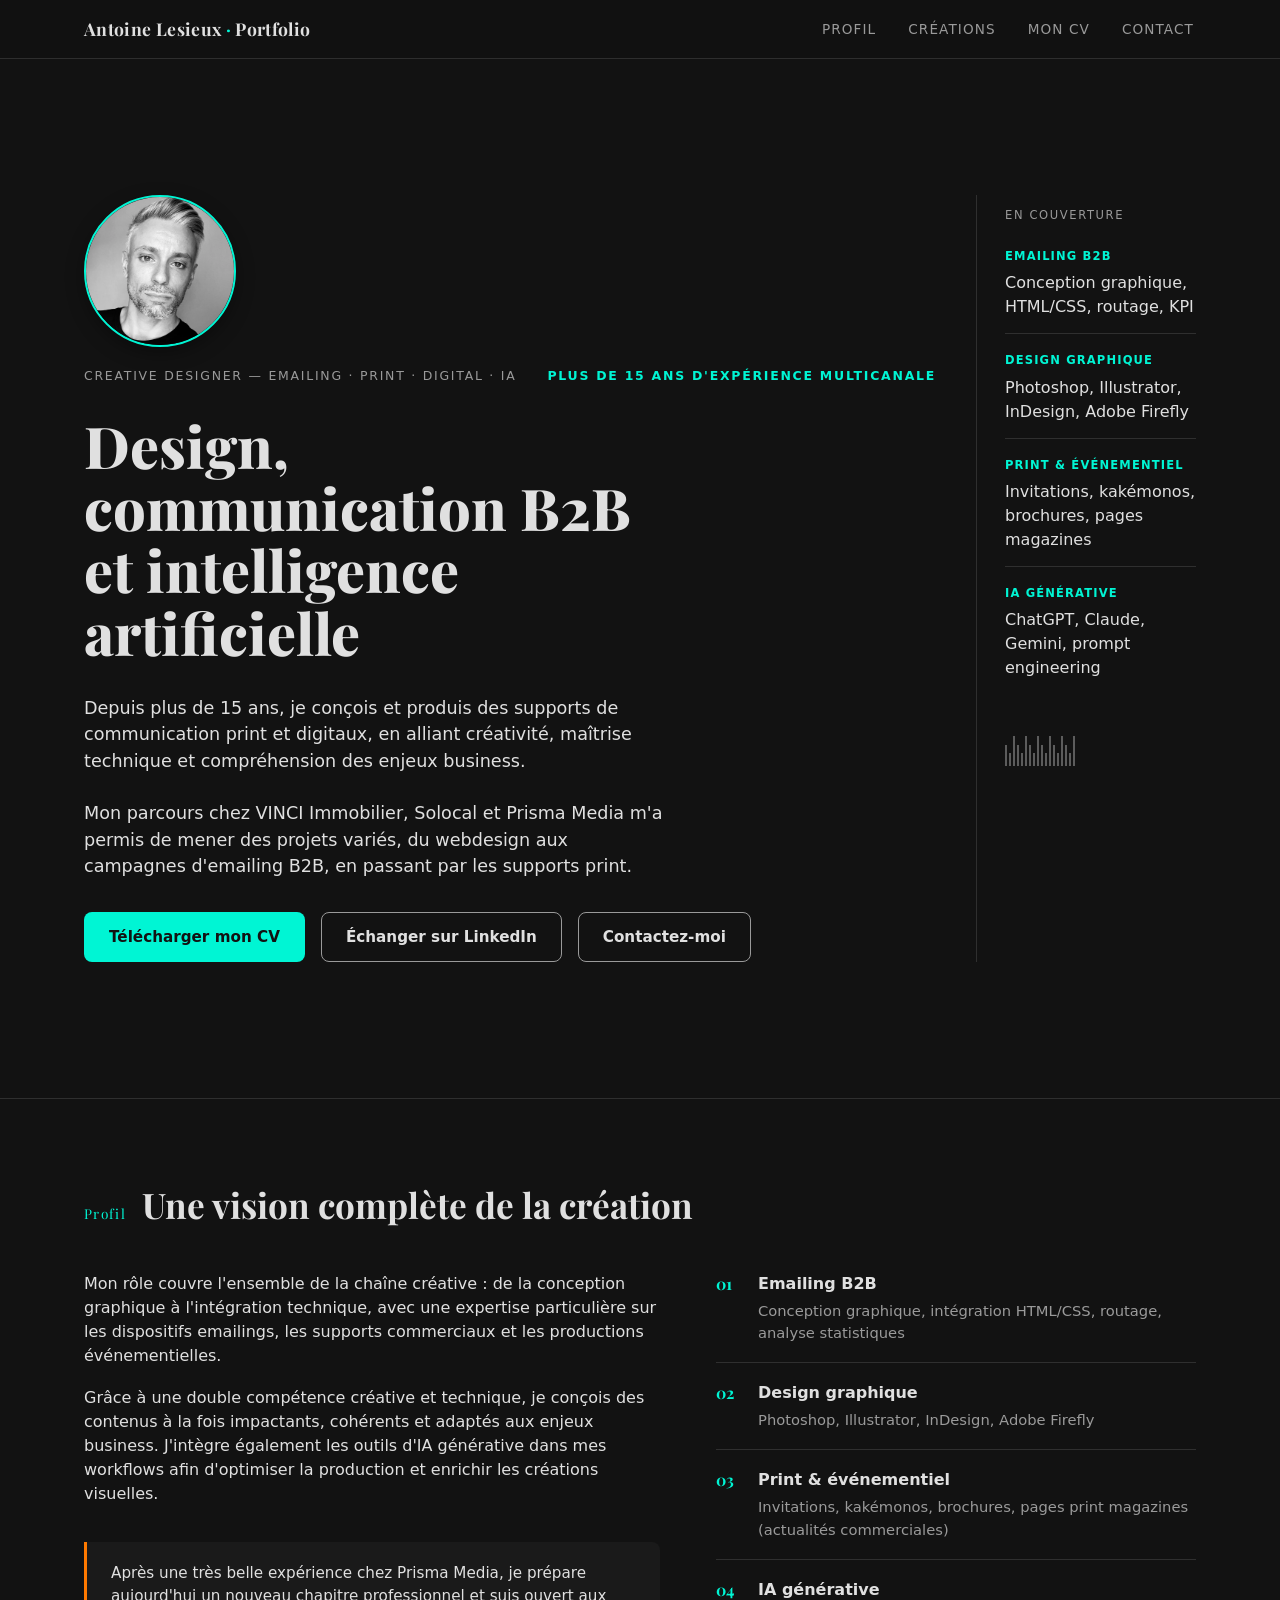
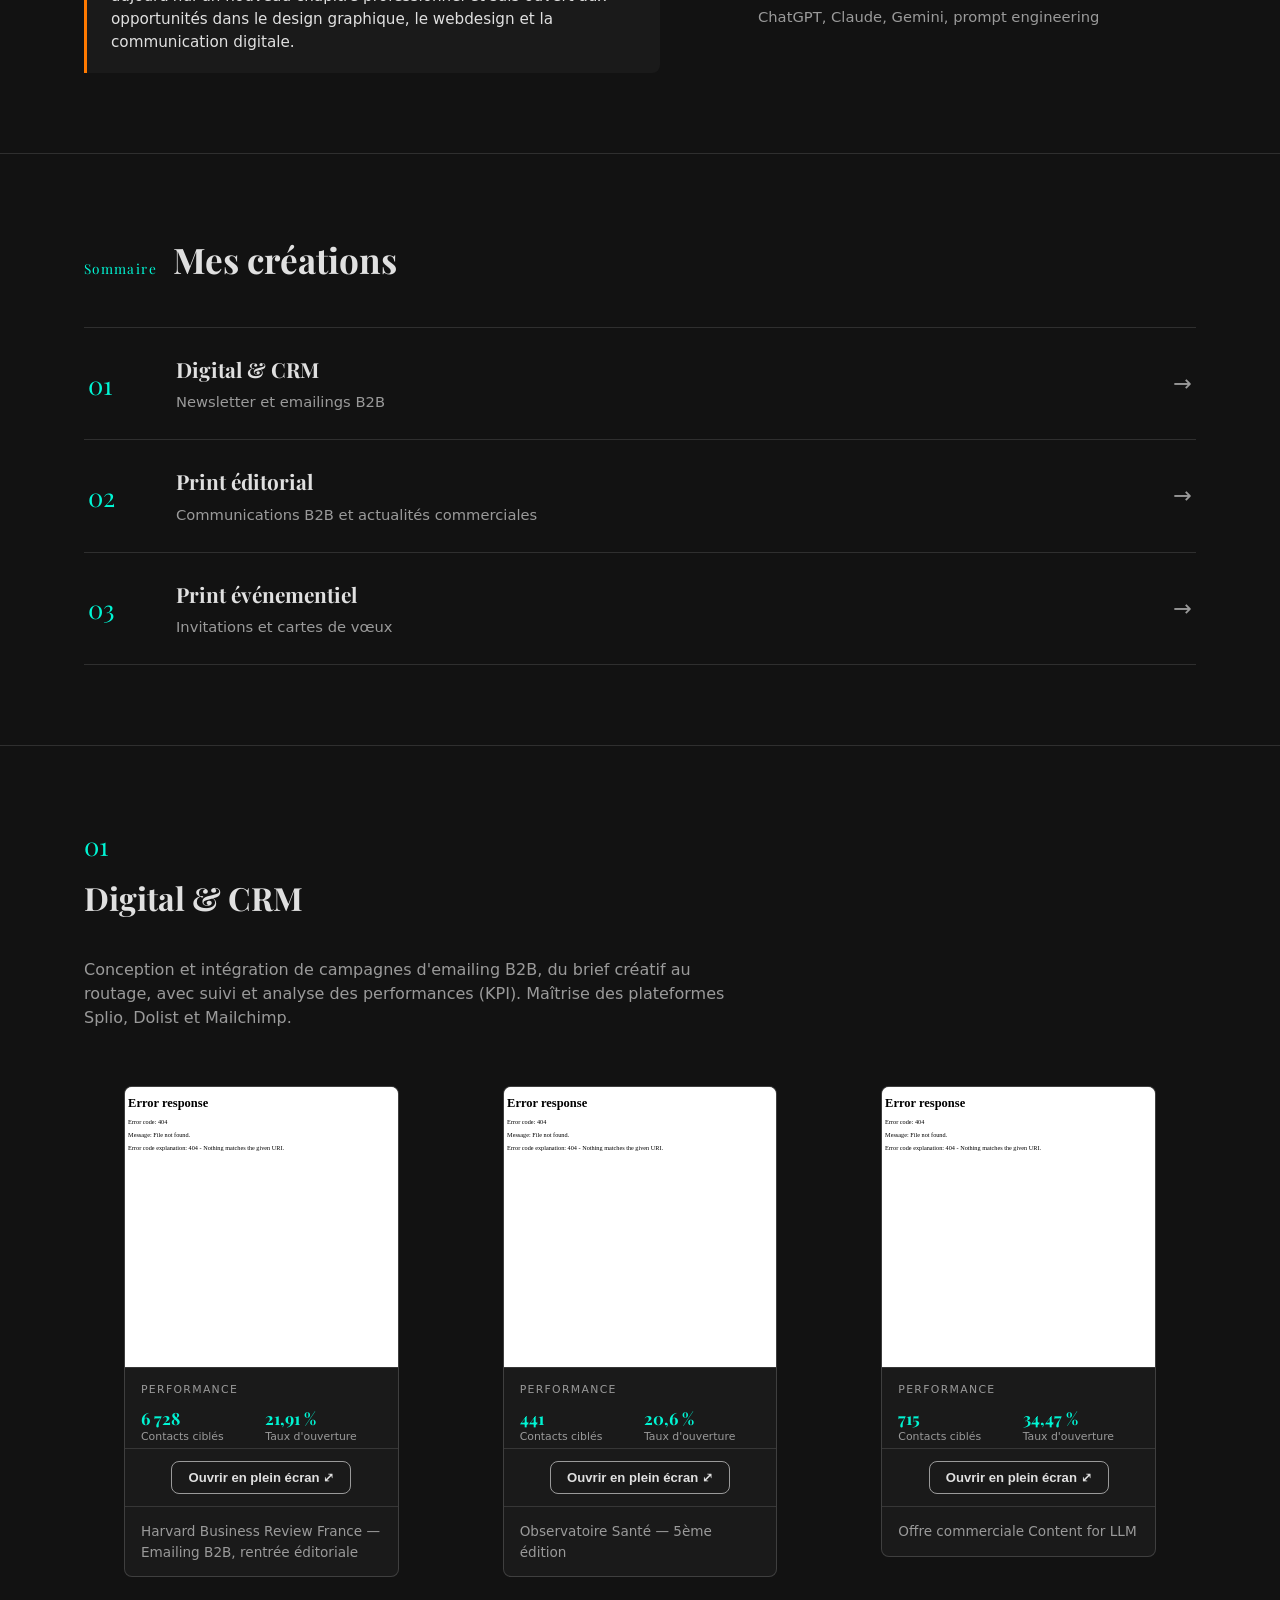
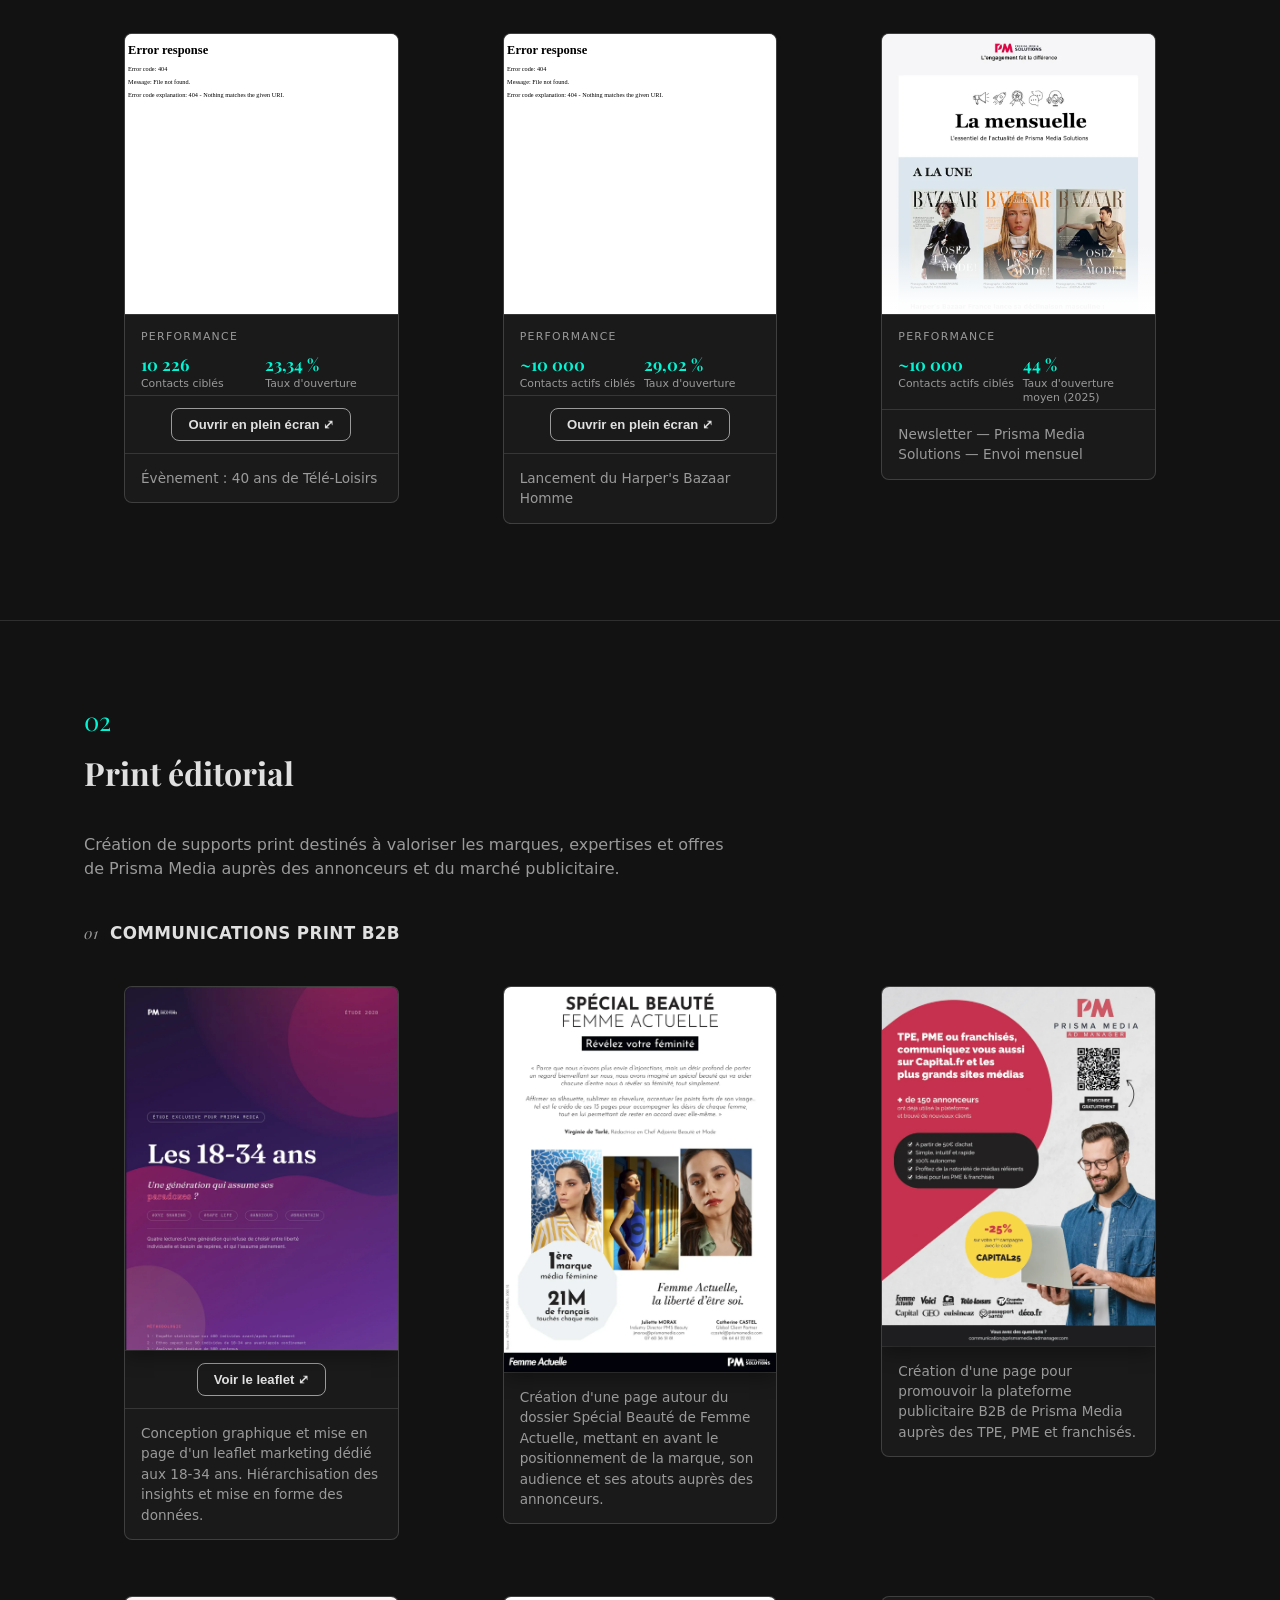
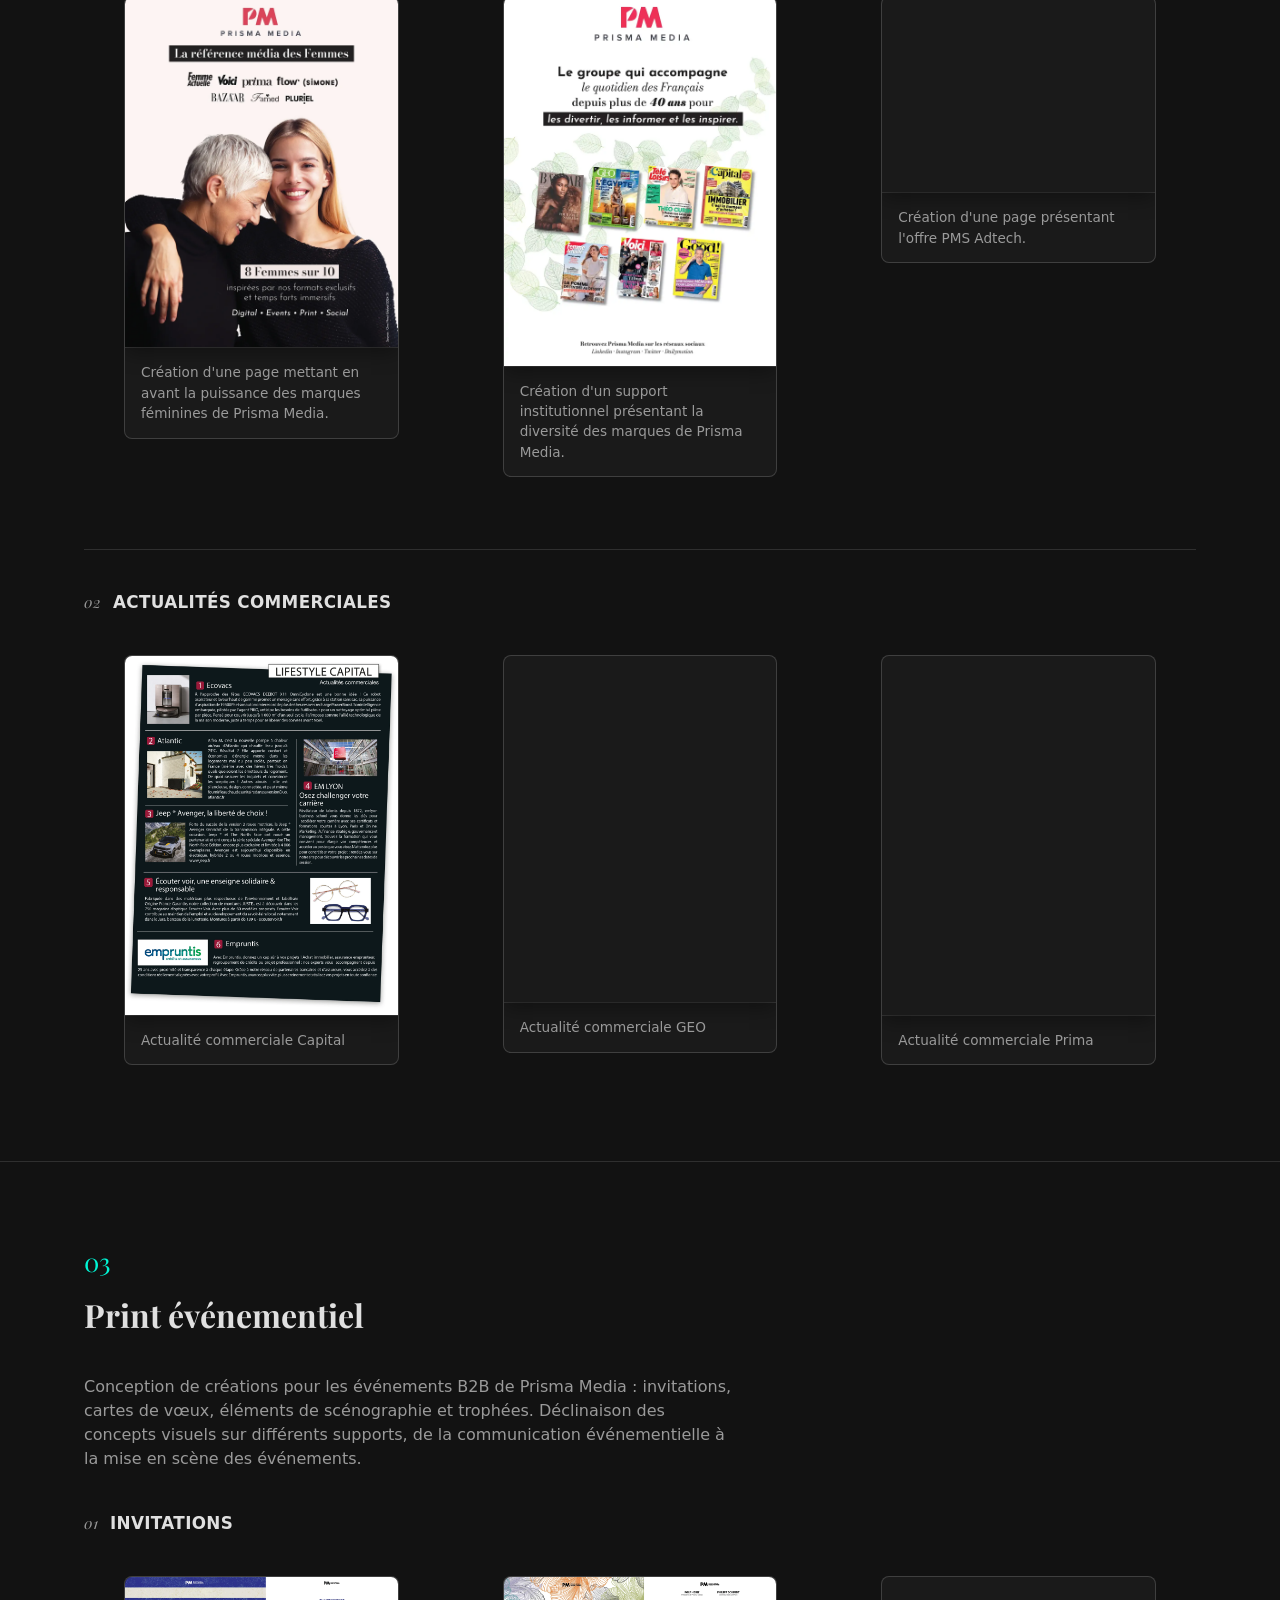
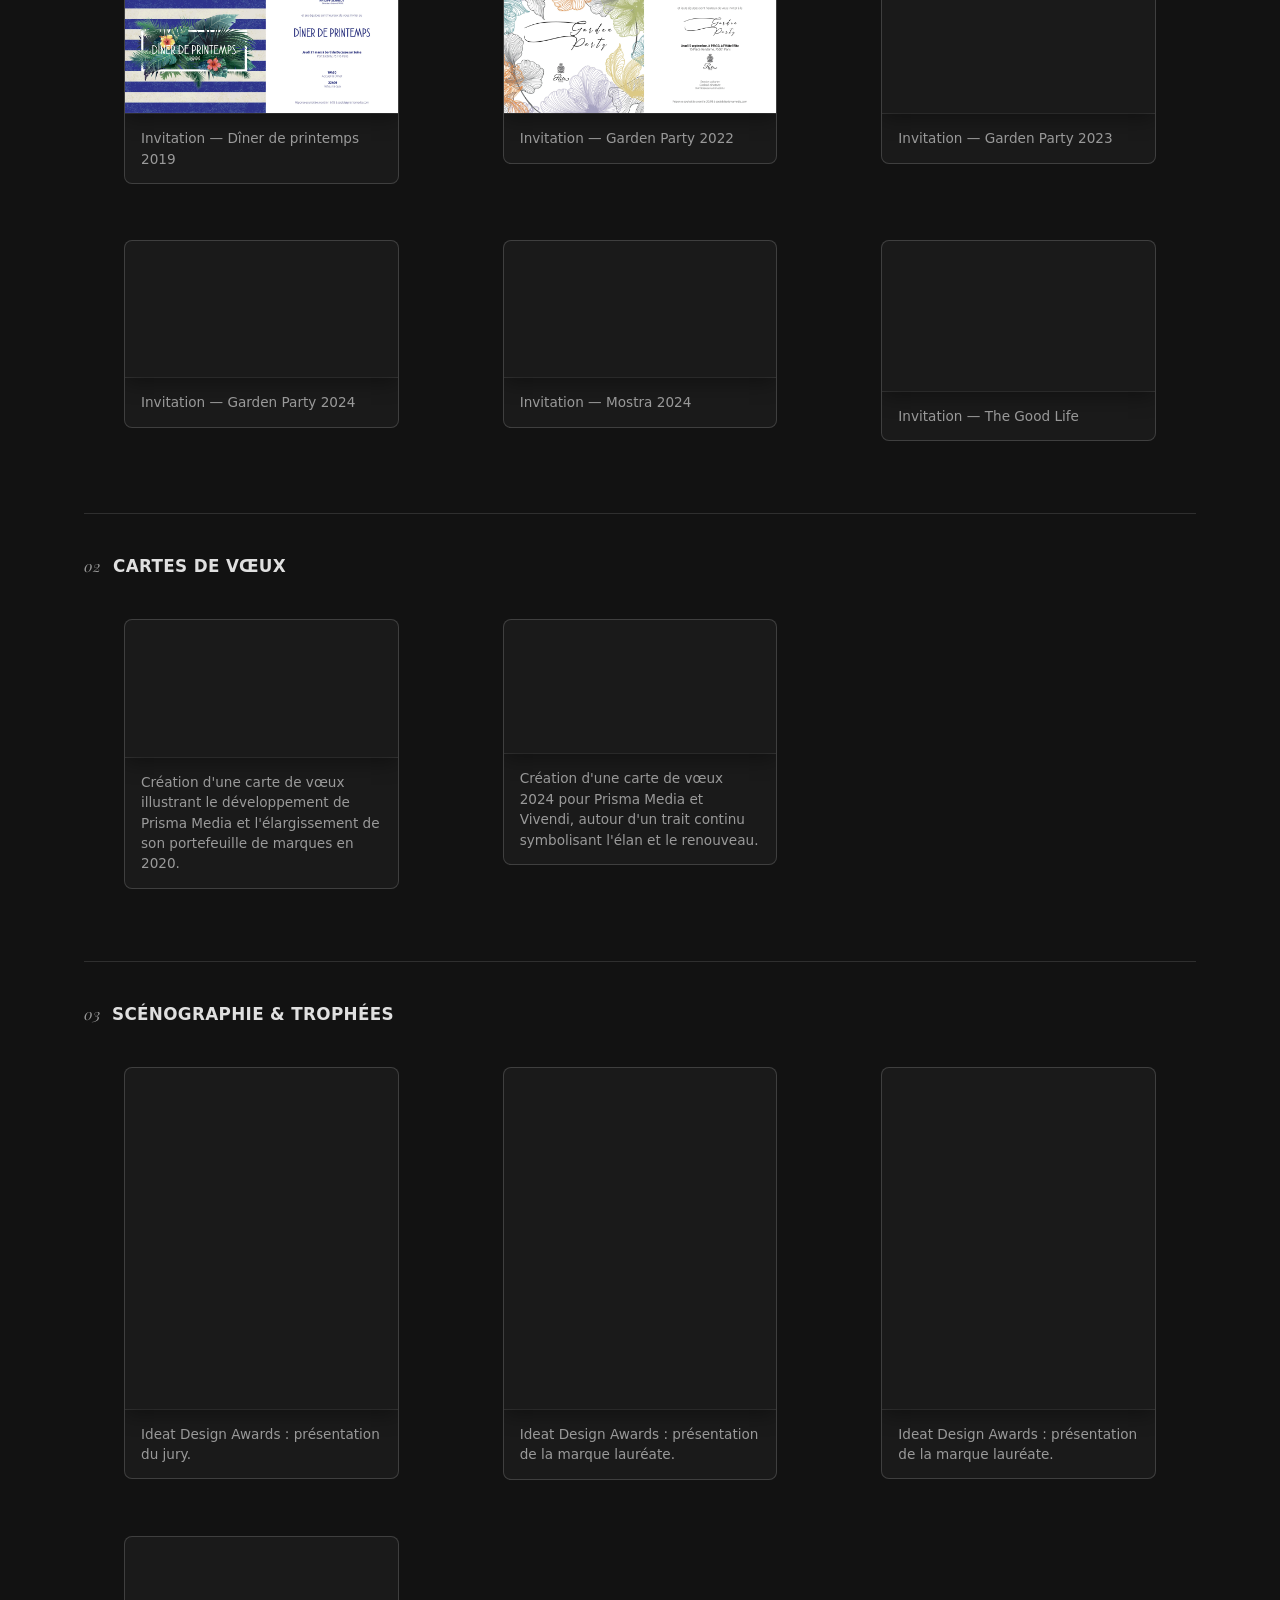
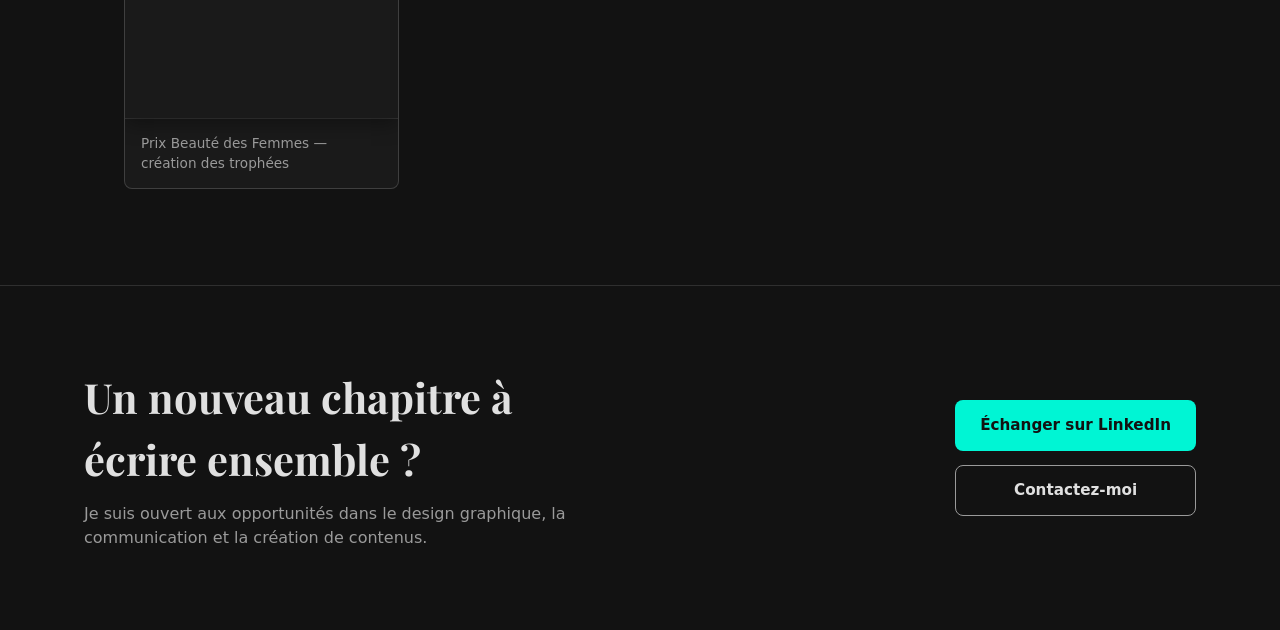
==== commit ea075194: "Add files via upload" ====
--- a/index.html
+++ b/index.html
@@ -14,11 +14,10 @@
 <title>Antoine Lesieux — Creative Designer Senior & Webdesigner Paris</title>
 <meta name="description" content="Portfolio d'Antoine Lesieux, Creative Designer & Webdesigner Senior (ex-Prisma Media). Expertise en emailing B2B, print éditorial, digital et IA générative.">
 
-<!-- Preload ressources critiques -->
-<link rel="preload" href="https://antoinelesieux.github.io/images/moi.webp" as="image">
-
 <!-- Canonical URL -->
 <link rel="canonical" href="https://antoinelesieux.github.io/">
+<link rel="icon" type="image/png" href="favicon.png">
+<link rel="apple-touch-icon" href="apple-touch-icon.png">
 
 <!-- Open Graph / LinkedIn / Facebook -->
 <meta property="og:type" content="website">
@@ -63,9 +62,757 @@
 <link rel="preconnect" href="https://fonts.googleapis.com">
 <link rel="preconnect" href="https://fonts.gstatic.com" crossorigin>
 <link href="https://fonts.googleapis.com/css2?family=Playfair+Display:ital,wght@0,600;0,700;0,800;1,600&display=swap" rel="stylesheet">
-
-<!-- Fichier CSS externe -->
-<link rel="stylesheet" href="style.css">
+<style>
+  :root{
+    --noir-carbone:#121212;
+    --noir-carbone-clair:#1a1a1a;
+    --noir-carbone-plus-clair:#232323;
+    --gris-brume:#e0e0e0;
+    --gris-brume-mute:#9a9a9a;
+    --menthe:#00f5d4;
+    --orange:#ff7a00;
+    --hairline: rgba(224,224,224,0.14);
+    --font-display: "Playfair Display", Georgia, serif;
+    --font-body: Inter, system-ui, -apple-system, "Segoe UI", Roboto, sans-serif;
+  }
+
+  *{ box-sizing:border-box; }
+
+  html{ scroll-behavior:smooth; }
+
+  @media (prefers-reduced-motion: reduce){
+    html{ scroll-behavior:auto; }
+    *{ animation-duration:0.001ms !important; animation-iteration-count:1 !important; transition-duration:0.001ms !important; }
+  }
+
+  body{
+    margin:0;
+    background:var(--noir-carbone);
+    color:var(--gris-brume);
+    font-family:var(--font-body);
+    font-size:16px;
+    line-height:1.5;
+    -webkit-font-smoothing:antialiased;
+    overflow-x:hidden;
+  }
+
+  img{ max-width:100%; display:block; }
+
+  a{ color:inherit; }
+
+  /* Skip link */
+  .skip-link{
+    position:absolute;
+    left:-999px;
+    top:0;
+    background:var(--menthe);
+    color:var(--noir-carbone);
+    padding:12px 20px;
+    font-weight:700;
+    z-index:100;
+    border-radius:0 0 8px 0;
+  }
+  .skip-link:focus{ left:0; }
+
+  :focus-visible{
+    outline:3px solid var(--menthe);
+    outline-offset:3px;
+    border-radius:4px;
+  }
+
+  .wrap{
+    max-width:1160px;
+    margin:0 auto;
+    padding:0 24px;
+  }
+
+  /* ============ MASTHEAD / NAV ============ */
+  .masthead{
+    position:sticky;
+    top:0;
+    z-index:50;
+    background:rgba(18,18,18,0.88);
+    backdrop-filter:blur(8px);
+    border-bottom:1px solid var(--hairline);
+  }
+  .masthead .wrap{
+    display:flex;
+    align-items:center;
+    justify-content:space-between;
+    padding-top:16px;
+    padding-bottom:16px;
+    gap:16px;
+    flex-wrap:wrap;
+  }
+  .masthead-title{
+    font-family:var(--font-display);
+    font-weight:700;
+    font-size:1.1rem;
+    letter-spacing:0.02em;
+    text-decoration:none;
+  }
+  .masthead-title span{ color:var(--menthe); }
+  nav.primary-nav ul{
+    list-style:none;
+    display:flex;
+    gap:28px;
+    margin:0;
+    padding:0;
+    font-size:0.85rem;
+    letter-spacing:0.08em;
+    text-transform:uppercase;
+  }
+  nav.primary-nav a{
+    text-decoration:none;
+    color:var(--gris-brume-mute);
+    padding:6px 2px;
+    border-bottom:2px solid transparent;
+  }
+  nav.primary-nav a:hover, nav.primary-nav a:focus-visible{
+    color:var(--gris-brume);
+    border-bottom-color:var(--menthe);
+  }
+
+  /* ============ HERO — "COUVERTURE" ============ */
+  .cover{
+    position:relative;
+    border-bottom:1px solid var(--hairline);
+    overflow:hidden;
+  }
+  .cover .wrap{
+    padding-top:56px;
+    padding-bottom:56px;
+    display:grid;
+    grid-template-columns:1fr 220px;
+    gap:40px;
+  }
+  .cover-portrait{
+    width:152px;
+    height:152px;
+    border-radius:50%;
+    overflow:hidden;
+    margin-bottom:20px;
+    border:2px solid var(--menthe);
+    box-shadow:0 6px 18px rgba(0,0,0,0.35);
+  }
+  .cover-portrait img{
+    width:100%;
+    height:100%;
+    object-fit:cover;
+    display:block;
+  }
+  .cover-kicker-row{
+    display:flex;
+    justify-content:space-between;
+    align-items:center;
+    font-size:0.78rem;
+    letter-spacing:0.14em;
+    text-transform:uppercase;
+    color:var(--gris-brume-mute);
+    margin-bottom:28px;
+  }
+  .cover-kicker-row .issue-number{
+    color:var(--menthe);
+    font-weight:700;
+  }
+  .cover-main{ grid-column:1 / 2; }
+  .cover h1{
+    font-family:var(--font-display);
+    font-size:clamp(2.2rem, 5vw, 3.6rem);
+    line-height:1.08;
+    font-weight:800;
+    margin:0 0 32px;
+    max-width:16ch;
+  }
+  .cover-standfirst{
+    font-size:1.1rem;
+    color:var(--gris-brume);
+    max-width:52ch;
+    margin:0 0 32px;
+  }
+  .cover-identity{
+    font-size:0.95rem;
+    color:var(--gris-brume-mute);
+    margin:0 0 32px;
+  }
+  .cover-identity strong{ color:var(--gris-brume); }
+
+  .cta-row{
+    display:flex;
+    gap:16px;
+    flex-wrap:wrap;
+  }
+  .btn{
+    display:inline-flex;
+    align-items:center;
+    justify-content:center;
+    gap:8px;
+    padding:13px 24px;
+    border-radius:8px;
+    font-weight:700;
+    font-size:0.95rem;
+    text-decoration:none;
+    border:1px solid transparent;
+    transition:transform 0.15s ease, background 0.15s ease;
+    cursor:pointer;
+  }
+  .btn-primary{
+    background:var(--menthe);
+    color:var(--noir-carbone);
+  }
+  .btn-primary:hover{ transform:translateY(-2px); }
+  .btn-secondary{
+    background:transparent;
+    color:var(--gris-brume);
+    border-color:var(--gris-brume-mute);
+  }
+  .btn-secondary:hover{
+    border-color:var(--menthe);
+    color:var(--menthe);
+    transform:translateY(-2px);
+  }
+
+  /* Cover lines — bandeau latéral façon couverture magazine */
+  .cover-lines{
+    grid-column:2 / 3;
+    display:flex;
+    flex-direction:column;
+    justify-content:flex-start;
+    gap:18px;
+    border-left:1px solid var(--hairline);
+    padding-left:28px;
+  }
+  .cover-lines-list{ margin:0; padding:0; display:flex; flex-direction:column; gap:18px; }
+  .cover-lines .eyebrow{
+    font-size:0.72rem;
+    letter-spacing:0.14em;
+    text-transform:uppercase;
+    color:var(--gris-brume-mute);
+    margin-bottom:6px;
+  }
+  .cover-line{
+    padding-bottom:14px;
+    border-bottom:1px solid var(--hairline);
+  }
+  .cover-line:last-child{ border-bottom:none; }
+  .cover-line dt{
+    font-family:var(--font-body);
+    font-weight:700;
+    font-size:0.72rem;
+    letter-spacing:0.1em;
+    text-transform:uppercase;
+    color:var(--menthe);
+    margin-bottom:6px;
+  }
+  .cover-line dd{
+    font-family:var(--font-body);
+    font-size:1rem;
+    line-height:1.5;
+    color:var(--gris-brume);
+    margin:0;
+  }
+
+  /* Code-barres décoratif */
+  .barcode{
+    display:flex;
+    align-items:flex-end;
+    gap:2px;
+    height:30px;
+    margin-top:24px;
+    opacity:0.55;
+  }
+  .barcode span{ display:block; background:var(--gris-brume-mute); width:2px; }
+  .barcode span:nth-child(3n){ height:100%; }
+  .barcode span:nth-child(3n+1){ height:70%; }
+  .barcode span:nth-child(3n+2){ height:45%; }
+
+  /* ============ SECTION GENERIC ============ */
+  section{ padding:80px 0; border-bottom:1px solid var(--hairline); }
+  section:last-of-type{ border-bottom:none; }
+  .section-head{
+    display:flex;
+    align-items:baseline;
+    gap:16px;
+    margin-bottom:40px;
+  }
+  .section-head .num{
+    font-family:var(--font-display);
+    font-size:0.85rem;
+    color:var(--menthe);
+    letter-spacing:0.1em;
+  }
+  .section-head h2{
+    font-family:var(--font-display);
+    font-size:clamp(1.6rem, 3vw, 2.2rem);
+    margin:0;
+    font-weight:700;
+  }
+
+  /* ============ INTRO / À PROPOS ============ */
+  .intro-grid{
+    display:grid;
+    grid-template-columns:1.2fr 1fr;
+    gap:56px;
+    align-items:start;
+  }
+  .intro-grid p{ margin:0 0 18px; color:var(--gris-brume); }
+  .intro-grid p:last-child{ margin-bottom:0; }
+
+  .expertise-list{
+    list-style:none;
+    margin:0;
+    padding:0;
+    display:flex;
+    flex-direction:column;
+    gap:0;
+  }
+  .expertise-list li{
+    padding:18px 0;
+    border-bottom:1px solid var(--hairline);
+    display:grid;
+    grid-template-columns:28px 1fr;
+    gap:14px;
+  }
+  .expertise-list li:first-child{ padding-top:0; }
+  .expertise-list li:last-child{ border-bottom:none; }
+  .expertise-list .tag{
+    color:var(--menthe);
+    font-family:var(--font-display);
+    font-weight:700;
+  }
+  .expertise-list h3{
+    margin:0 0 4px;
+    font-size:1rem;
+    font-weight:700;
+    color:var(--gris-brume);
+  }
+  .expertise-list p{
+    margin:0;
+    font-size:0.92rem;
+    color:var(--gris-brume-mute);
+  }
+
+  .availability-note{
+    margin-top:36px;
+    padding:20px 24px;
+    background:var(--noir-carbone-clair);
+    border-left:3px solid var(--orange);
+    border-radius:0 8px 8px 0;
+    font-size:0.95rem;
+  }
+
+  /* ============ SOMMAIRE ============ */
+  .sommaire-list{
+    list-style:none;
+    margin:0;
+    padding:0;
+    counter-reset:sommaire;
+  }
+  .sommaire-list li{
+    counter-increment:sommaire;
+    border-bottom:1px solid var(--hairline);
+  }
+  .sommaire-list li:first-child{ border-top:1px solid var(--hairline); }
+  .sommaire-list a{
+    display:grid;
+    grid-template-columns:64px 1fr auto;
+    align-items:center;
+    gap:24px;
+    padding:26px 4px;
+    text-decoration:none;
+    color:var(--gris-brume);
+  }
+  .sommaire-list a::before{
+    content: counter(sommaire, decimal-leading-zero);
+    font-family:var(--font-display);
+    font-size:1.6rem;
+    color:var(--menthe);
+  }
+  .sommaire-list .sommaire-text h3{
+    margin:0 0 6px;
+    font-family:var(--font-display);
+    font-size:1.3rem;
+    font-weight:700;
+  }
+  .sommaire-list .sommaire-text p{
+    margin:0;
+    font-size:0.92rem;
+    color:var(--gris-brume-mute);
+  }
+  .sommaire-list .sommaire-arrow{
+    font-size:1.4rem;
+    color:var(--gris-brume-mute);
+    transition:transform 0.15s ease, color 0.15s ease;
+  }
+  .sommaire-list a:hover .sommaire-arrow,
+  .sommaire-list a:focus-visible .sommaire-arrow{
+    color:var(--menthe);
+    transform:translateX(6px);
+  }
+
+  /* ============ RUBRIQUES / SPREADS ============ */
+  .spread-head{
+    display:flex;
+    justify-content:space-between;
+    align-items:flex-end;
+    gap:24px;
+    margin-bottom:36px;
+    flex-wrap:wrap;
+  }
+  .spread-head .spread-kicker{
+    font-family:var(--font-display);
+    font-size:1.6rem;
+    color:var(--menthe);
+    margin:0 0 10px;
+  }
+  .spread-head h2{
+    font-family:var(--font-display);
+    font-size:clamp(1.5rem, 3vw, 2rem);
+    margin:0;
+  }
+  .spread-head .page-ref{
+    font-size:0.92rem;
+    color:var(--gris-brume-mute);
+  }
+  .spread-desc{
+    max-width:64ch;
+    color:var(--gris-brume-mute);
+    margin:0 0 40px;
+  }
+
+  .creation-subgroup + .creation-subgroup{
+    margin-top:56px;
+    padding-top:40px;
+    border-top:1px solid var(--hairline);
+  }
+  .creation-subgroup-head{
+    display:flex;
+    align-items:baseline;
+    gap:12px;
+    margin-bottom:24px;
+  }
+  .creation-subgroup-head .subnum{
+    font-family:var(--font-display);
+    font-style:italic;
+    color:var(--gris-brume-mute);
+    font-size:0.95rem;
+  }
+  .creation-subgroup-head h3{
+    margin:0;
+    font-size:1.05rem;
+    font-weight:700;
+    letter-spacing:0.02em;
+    text-transform:uppercase;
+    color:var(--gris-brume);
+  }
+  .creation-grid{
+    display:grid;
+    grid-template-columns:repeat(3, 1fr);
+    gap:24px;
+    align-items:start;
+  }
+  .creation-card{
+    border:1px dashed rgba(224,224,224,0.3);
+    border-radius:8px;
+    background:var(--noir-carbone-clair);
+    overflow:hidden;
+    display:flex;
+    flex-direction:column;
+  }
+  .creation-card .thumb{
+    aspect-ratio:4/3;
+    display:flex;
+    align-items:center;
+    justify-content:center;
+    background:var(--noir-carbone-plus-clair);
+    color:var(--gris-brume-mute);
+    text-align:center;
+    padding:20px;
+    font-size:0.85rem;
+  }
+  .creation-card .thumb .plus{
+    display:block;
+    font-size:1.8rem;
+    color:var(--menthe);
+    margin-bottom:8px;
+    font-family:var(--font-display);
+  }
+  .creation-card figcaption{
+    padding:14px 16px;
+    font-size:0.85rem;
+    color:var(--gris-brume-mute);
+    border-top:1px solid var(--hairline);
+  }
+  .creation-card.filled{
+    border:1px solid rgba(255,255,255,0.16);
+  }
+  .creation-card.filled .thumb{
+    aspect-ratio:auto;
+    padding:0;
+    background:none;
+    position:relative;
+    display:block;
+    width:100%;
+    border:none;
+    margin:0;
+    cursor:pointer;
+    font:inherit;
+  }
+  .creation-card.filled img{
+    width:100%;
+    height:auto;
+    display:block;
+    box-shadow:0 6px 18px rgba(0,0,0,0.35);
+  }
+  .creation-card.filled .thumb::after{
+    content:"⤢ Agrandir";
+    position:absolute;
+    right:10px;
+    bottom:10px;
+    padding:6px 12px;
+    background:rgba(18,18,18,0.82);
+    color:var(--gris-brume);
+    font-size:0.75rem;
+    letter-spacing:0.04em;
+    border-radius:6px;
+    opacity:0;
+    transform:translateY(4px);
+    transition:opacity 0.15s ease, transform 0.15s ease;
+  }
+  .creation-card.filled .thumb:hover::after,
+  .creation-card.filled .thumb:focus-visible::after{
+    opacity:1;
+    transform:translateY(0);
+  }
+
+  .emailing-card .thumb{ display:none; }
+  .email-preview{
+    position:relative;
+    overflow:hidden;
+    background:#ffffff;
+    height:280px;
+  }
+  .email-preview::after{
+    content:"";
+    position:absolute;
+    left:0; right:0; bottom:0;
+    height:70px;
+    background:linear-gradient(to bottom, rgba(255,255,255,0), rgba(255,255,255,0.97) 85%);
+    pointer-events:none;
+  }
+  .email-frame{
+    border:0;
+    display:block;
+    background:#ffffff;
+    width:100%;
+    height:100%;
+  }
+  .emailing-actions{
+    padding:12px 16px;
+    border-top:1px solid var(--hairline);
+    display:flex;
+    justify-content:center;
+  }
+  .btn-small{
+    padding:8px 16px;
+    font-size:0.82rem;
+  }
+  .email-stats{
+    padding:14px 16px 4px;
+    border-top:1px solid var(--hairline);
+  }
+  .email-stats-title{
+    margin:0 0 10px;
+    font-size:0.68rem;
+    letter-spacing:0.12em;
+    text-transform:uppercase;
+    color:var(--gris-brume-mute);
+  }
+  .email-stats-meta{
+    margin:-4px 0 12px;
+    font-size:0.82rem;
+    color:var(--gris-brume);
+  }
+  .email-stats-grid{
+    display:grid;
+    grid-template-columns:repeat(2, 1fr);
+    gap:8px;
+  }
+  .email-stats-grid .stat{
+    display:flex;
+    flex-direction:column;
+    gap:3px;
+  }
+  .email-stats-grid .stat-num{
+    font-family:var(--font-display);
+    font-weight:700;
+    font-size:1.05rem;
+    color:var(--menthe);
+    line-height:1.1;
+  }
+  .email-stats-grid .stat-label{
+    font-size:0.68rem;
+    color:var(--gris-brume-mute);
+    line-height:1.3;
+  }
+
+  .thumb-cropped{
+    height:280px;
+    overflow:hidden;
+  }
+  .thumb-cropped img,
+  .thumb-cropped canvas{
+    width:100%;
+    height:100%;
+    object-fit:cover;
+    object-position:top;
+    box-shadow:none;
+    display:block;
+    background:#ffffff;
+  }
+  .thumb-cropped::before{
+    content:"";
+    position:absolute;
+    left:0; right:0; bottom:0;
+    height:70px;
+    background:linear-gradient(to bottom, rgba(255,255,255,0), rgba(255,255,255,0.97) 85%);
+    pointer-events:none;
+  }
+
+  /* ============ LIGHTBOX ============ */
+  .lightbox{
+    position:fixed;
+    inset:0;
+    z-index:200;
+    display:flex;
+    align-items:center;
+    justify-content:center;
+    padding:5vh 5vw;
+  }
+  .lightbox[hidden]{ display:none; }
+  .lightbox-backdrop{
+    position:absolute;
+    inset:0;
+    background:rgba(6,6,6,0.88);
+  }
+  .lightbox-panel{
+    position:relative;
+    display:inline-flex;
+    flex-direction:column;
+    max-width:90vw;
+    max-height:90vh;
+    width:fit-content;
+    height:fit-content;
+    background:var(--noir-carbone-clair);
+    border-radius:8px;
+    overflow-y:auto;
+    overflow-x:hidden;
+    box-shadow:0 20px 60px rgba(0,0,0,0.5);
+  }
+  .lightbox-panel img{
+    max-width:90vw;
+    max-height:82vh;
+    width:auto;
+    height:auto;
+    object-fit:contain;
+    display:block;
+  }
+  .lightbox-caption{
+    margin:0;
+    padding:14px 20px;
+    font-size:0.9rem;
+    color:var(--gris-brume-mute);
+    border-top:1px solid var(--hairline);
+  }
+  .lightbox-close{
+    position:fixed;
+    top:16px;
+    right:16px;
+    width:36px;
+    height:36px;
+    border-radius:6px;
+    border:1px solid rgba(255,255,255,0.25);
+    background:rgba(18,18,18,0.85);
+    color:var(--gris-brume);
+    font-size:1.3rem;
+    line-height:1;
+    cursor:pointer;
+    z-index:10;
+  }
+  .lightbox-close:hover{ color:var(--menthe); border-color:var(--menthe); }
+
+  .lightbox-nav{
+    position:fixed;
+    top:50%;
+    transform:translateY(-50%);
+    width:52px;
+    height:52px;
+    border-radius:50%;
+    border:1px solid rgba(255,255,255,0.25);
+    background:rgba(18,18,18,0.9);
+    color:var(--gris-brume);
+    font-size:2rem;
+    line-height:1;
+    cursor:pointer;
+    z-index:10;
+    display:flex;
+    align-items:center;
+    justify-content:center;
+  }
+  .lightbox-nav:hover{ color:var(--menthe); border-color:var(--menthe); }
+  .lightbox-prev{ left:16px; }
+  .lightbox-next{ right:16px; }
+  @media (max-width:640px){
+    .lightbox-nav{ width:42px; height:42px; font-size:1.5rem; }
+    .lightbox-prev{ left:8px; }
+    .lightbox-next{ right:8px; }
+    .lightbox-close{ top:10px; right:10px; width:40px; height:40px; }
+  }
+
+  /* ============ CONTACT / EX-LIBRIS ============ */
+  .contact-block{
+    display:grid;
+    grid-template-columns:1fr auto;
+    align-items:center;
+    gap:32px;
+    flex-wrap:wrap;
+  }
+  .contact-block h2{
+    font-family:var(--font-display);
+    font-size:clamp(1.8rem, 4vw, 2.6rem);
+    margin:0 0 12px;
+    max-width:16ch;
+  }
+  .contact-block p{
+    color:var(--gris-brume-mute);
+    margin:0;
+    max-width:48ch;
+  }
+  .contact-ctas{ display:flex; flex-direction:column; gap:14px; }
+
+  /* ============ RESPONSIVE ============ */
+  @media (max-width: 860px){
+    .cover .wrap{ grid-template-columns:1fr; padding-top:40px; padding-bottom:40px; }
+    .cover-kicker-row{ flex-direction:column; align-items:flex-start; gap:6px; }
+    .cover-lines{ grid-column:1; border-left:none; border-top:1px solid var(--hairline); padding-left:0; padding-top:24px; }
+    .cover-lines-list{ flex-direction:row; flex-wrap:wrap; }
+    .cover-line{ flex:1 1 220px; border-bottom:none; padding-bottom:0; }
+    .intro-grid{ grid-template-columns:1fr; gap:40px; }
+    .creation-grid{ grid-template-columns:1fr 1fr; }
+    .contact-block{ grid-template-columns:1fr; }
+    nav.primary-nav ul{ gap:16px; font-size:0.75rem; }
+  }
+  @media (max-width: 560px){
+    .creation-grid{ grid-template-columns:1fr; }
+    section{ padding:56px 0; }
+    .sommaire-list a{ grid-template-columns:44px 1fr; }
+    .sommaire-list .sommaire-arrow{ display:none; }
+    nav.primary-nav ul{ gap:12px; font-size:0.7rem; }
+  }
+  @media (max-width: 400px){
+    .masthead .wrap{ flex-direction:column; align-items:flex-start; }
+  }
+</style>
 </head>
 <body>
 <!-- Google Tag Manager (noscript) -->
@@ -96,7 +843,7 @@
     <div class="wrap">
       <div class="cover-main">
         <div class="cover-portrait">
-          <img src="https://antoinelesieux.github.io/images/moi.webp" alt="Portrait d'Antoine Lesieux" decoding="async">
+          <img src="https://antoinelesieux.github.io/images/moi.webp" alt="Portrait d'Antoine Lesieux" loading="lazy" decoding="async">
         </div>
         <div class="cover-kicker-row">
           <span>Creative Designer — Emailing · Print · Digital · IA</span>
@@ -259,7 +1006,7 @@
       </p>
       <div class="creation-grid">
         <figure class="creation-card filled emailing-card">
-          <div class="email-preview" data-email-id="1" data-email-url="https://antoinelesieux.github.io/emailings/havard-business-review.html">
+          <div class="email-preview" data-email-id="1">
             <iframe class="email-frame" title="Aperçu de l'emailing — Harvard Business Review France — Été 2026" tabindex="-1" aria-hidden="true"></iframe>
           </div>
           <div class="email-stats">
@@ -280,9 +1027,8 @@
           </div>
           <figcaption>Harvard Business Review France — Emailing B2B, rentrée éditoriale</figcaption>
         </figure>
-
         <figure class="creation-card filled emailing-card">
-          <div class="email-preview" data-email-id="2" data-email-url="https://antoinelesieux.github.io/emailings/observatoire-sante.html">
+          <div class="email-preview" data-email-id="2">
             <iframe class="email-frame" title="Aperçu de l'emailing — Observatoire Santé — 5ème édition" tabindex="-1" aria-hidden="true"></iframe>
           </div>
           <div class="email-stats">
@@ -303,9 +1049,8 @@
           </div>
           <figcaption>Observatoire Santé — 5ème édition</figcaption>
         </figure>
-
         <figure class="creation-card filled emailing-card">
-          <div class="email-preview" data-email-id="3" data-email-url="https://antoinelesieux.github.io/emailings/transition-energetique.html">
+          <div class="email-preview" data-email-id="3">
             <iframe class="email-frame" title="Aperçu de l'emailing — Transition énergétique — Prisma Media Solutions" tabindex="-1" aria-hidden="true"></iframe>
           </div>
           <div class="email-stats">
@@ -326,9 +1071,8 @@
           </div>
           <figcaption>Offre commerciale Content for LLM</figcaption>
         </figure>
-
         <figure class="creation-card filled emailing-card">
-          <div class="email-preview" data-email-id="4" data-email-url="https://antoinelesieux.github.io/emailings/tele-loisrs.html">
+          <div class="email-preview" data-email-id="4">
             <iframe class="email-frame" title="Aperçu de l'emailing — Télé-Loisirs — 40 ans" tabindex="-1" aria-hidden="true"></iframe>
           </div>
           <div class="email-stats">
@@ -349,9 +1093,8 @@
           </div>
           <figcaption>Évènement : 40 ans de Télé-Loisirs</figcaption>
         </figure>
-
         <figure class="creation-card filled emailing-card">
-          <div class="email-preview" data-email-id="5" data-email-url="https://antoinelesieux.github.io/emailings/harpers-bazaar-homme.html">
+          <div class="email-preview" data-email-id="5">
             <iframe class="email-frame" title="Aperçu de l'emailing — Harper's Bazaar Homme" tabindex="-1" aria-hidden="true"></iframe>
           </div>
           <div class="email-stats">
@@ -372,7 +1115,6 @@
           </div>
           <figcaption>Lancement du Harper's Bazaar Homme</figcaption>
         </figure>
-
         <figure class="creation-card filled">
           <button type="button" class="thumb thumb-cropped" data-lightbox-max-width="600" aria-label="Agrandir : Newsletter Prisma Media Solutions">
             <img src="https://antoinelesieux.github.io/images/newsletter-regie-pms.webp" alt="Newsletter de la régie publicitaire Prisma Media Solutions" loading="lazy" decoding="async">
@@ -390,7 +1132,7 @@
               </div>
             </div>
           </div>
-          <figcaption>Newsletter mensuelle de Prisma Media Solutions</figcaption>
+          <figcaption>Newsletter — Prisma Media Solutions — Envoi mensuel</figcaption>
         </figure>
       </div>
     </div>
@@ -643,18 +1385,217 @@
 
 </main>
 
-<div class="lightbox" id="lightbox" hidden role="dialog" aria-modal="true" aria-labelledby="lightbox-caption">
+<div class="lightbox" id="lightbox" hidden>
   <div class="lightbox-backdrop" data-close="true"></div>
-  <button type="button" class="lightbox-close" data-close="true" aria-label="Fermer l'aperçu">&times;</button>
   <button type="button" class="lightbox-nav lightbox-prev" data-nav="prev" aria-label="Création précédente">&#8249;</button>
   <button type="button" class="lightbox-nav lightbox-next" data-nav="next" aria-label="Création suivante">&#8250;</button>
-  <div class="lightbox-panel">
+  <div class="lightbox-panel" role="dialog" aria-modal="true" aria-labelledby="lightbox-caption">
+    <button type="button" class="lightbox-close" data-close="true" aria-label="Fermer l'aperçu">&times;</button>
     <img id="lightbox-img" src="" alt="">
     <p id="lightbox-caption" class="lightbox-caption"></p>
   </div>
 </div>
 
-<!-- Fichier JS externe -->
-<script src="script.js" defer></script>
+<script>
+(function(){
+  var lightbox = document.getElementById('lightbox');
+  var lightboxImg = document.getElementById('lightbox-img');
+  var lightboxCaption = document.getElementById('lightbox-caption');
+  var closeBtn = lightbox.querySelector('.lightbox-close');
+  var prevBtn = lightbox.querySelector('.lightbox-prev');
+  var nextBtn = lightbox.querySelector('.lightbox-next');
+  var lastFocused = null;
+  var thumbs = [];
+  var currentIndex = -1;
+
+  function renderTrigger(trigger){
+    var img = trigger.querySelector('img');
+    if(!img) return;
+    lightboxImg.src = img.src;
+    lightboxImg.alt = img.alt;
+    var maxWidth = trigger.getAttribute('data-lightbox-max-width');
+    if(maxWidth){
+      lightboxImg.style.maxWidth = 'min(' + maxWidth + 'px, 90vw)';
+      lightboxImg.style.maxHeight = 'none';
+    } else {
+      lightboxImg.style.maxWidth = '';
+      lightboxImg.style.maxHeight = '';
+    }
+    var figure = trigger.closest('figure');
+    var figcaption = figure ? figure.querySelector('figcaption') : null;
+    lightboxCaption.textContent = figcaption ? figcaption.textContent : img.alt;
+  }
+
+  function updateNavVisibility(){
+    var hasMultiple = thumbs.length > 1;
+    prevBtn.style.display = hasMultiple ? '' : 'none';
+    nextBtn.style.display = hasMultiple ? '' : 'none';
+  }
+
+  function openLightbox(trigger){
+    lastFocused = trigger;
+
+    // Si on clique sur la miniature de la grille du leaflet, la modale commence directement sur la Page 1
+    if(trigger.id === 'leaflet-thumb-main'){
+      var page1 = document.querySelector('.leaflet-hidden-pages .thumb');
+      if(page1) trigger = page1;
+    }
+    
+    // Récupération globale de toutes les miniatures cliquables destinées à la Lightbox (en ignorant l'aperçu de grille)
+    thumbs = Array.from(document.querySelectorAll('.creation-card.filled .thumb:not(#leaflet-thumb-main):not([href])'));
+
+    currentIndex = thumbs.indexOf(trigger);
+    renderTrigger(trigger);
+    updateNavVisibility();
+    lightbox.hidden = false;
+    document.body.style.overflow = 'hidden';
+    closeBtn.focus();
+    document.addEventListener('keydown', onKeydown);
+  }
+
+  function showAt(index){
+    if(!thumbs.length) return;
+    currentIndex = (index + thumbs.length) % thumbs.length;
+    renderTrigger(thumbs[currentIndex]);
+  }
+
+  function showPrev(){ showAt(currentIndex - 1); }
+  function showNext(){ showAt(currentIndex + 1); }
+
+  function closeLightbox(){
+    lightbox.hidden = true;
+    document.body.style.overflow = '';
+    lightboxImg.src = '';
+    document.removeEventListener('keydown', onKeydown);
+    if(lastFocused){ lastFocused.focus(); }
+  }
+
+  function getFocusableEls(){
+    var els = [closeBtn];
+    if(thumbs.length > 1){ els.unshift(nextBtn); els.unshift(prevBtn); }
+    return els;
+  }
+
+  function onKeydown(e){
+    if(e.key === 'Escape'){ closeLightbox(); }
+    if(e.key === 'ArrowLeft'){ showPrev(); }
+    if(e.key === 'ArrowRight'){ showNext(); }
+    if(e.key === 'Tab'){
+      e.preventDefault();
+      var focusable = getFocusableEls();
+      var idx = focusable.indexOf(document.activeElement);
+      var next;
+      if(e.shiftKey){
+        next = idx <= 0 ? focusable[focusable.length - 1] : focusable[idx - 1];
+      } else {
+        next = idx === -1 || idx === focusable.length - 1 ? focusable[0] : focusable[idx + 1];
+      }
+      next.focus();
+    }
+  }
+
+  document.querySelectorAll('.creation-card.filled .thumb:not([href])').forEach(function(trigger){
+    trigger.addEventListener('click', function(){ openLightbox(trigger); });
+  });
+
+  // Actionneur du bouton "Voir le leaflet"
+  var leafletBtn = document.getElementById('leaflet-btn-open');
+  var leafletThumbMain = document.getElementById('leaflet-thumb-main');
+  if(leafletBtn && leafletThumbMain){
+    leafletBtn.addEventListener('click', function(){
+      openLightbox(leafletThumbMain);
+    });
+  }
+
+  prevBtn.addEventListener('click', showPrev);
+  nextBtn.addEventListener('click', showNext);
+
+  lightbox.querySelectorAll('[data-close]').forEach(function(el){
+    el.addEventListener('click', closeLightbox);
+  });
+})();
+</script>
+
+
+<script>
+(function(){
+  var previews = document.querySelectorAll('.email-preview');
+
+  function loadEmail(wrapper){
+    if(wrapper.dataset.loaded === 'true') return;
+    wrapper.dataset.loaded = 'true';
+
+    var id = wrapper.getAttribute('data-email-id');
+    var iframe = wrapper.querySelector('iframe');
+    var openBtn = document.querySelector('[data-email-open="' + id + '"]');
+
+    fetch('emails/email-' + id + '.html')
+      .then(function(res){ return res.text(); })
+      .then(function(html){
+        var DESKTOP_WIDTH = 700;
+        iframe.style.width = DESKTOP_WIDTH + 'px';
+        iframe.style.height = '1200px';
+
+        function applyScale(){
+          try{
+            var doc = iframe.contentDocument;
+            if(!doc || !doc.documentElement) return;
+            var naturalWidth = DESKTOP_WIDTH;
+            var naturalHeight = doc.documentElement.scrollHeight || 800;
+            var containerWidth = wrapper.clientWidth;
+            if(!containerWidth) return;
+            var scale = containerWidth / naturalWidth;
+            iframe.style.width = naturalWidth + 'px';
+            iframe.style.height = naturalHeight + 'px';
+            iframe.style.transform = 'scale(' + scale + ')';
+            iframe.style.transformOrigin = 'top left';
+          } catch(e){}
+        }
+
+        iframe.addEventListener('load', function(){
+          applyScale();
+
+          if('ResizeObserver' in window){
+            var ro = new ResizeObserver(function(){ applyScale(); });
+            ro.observe(wrapper);
+          } else {
+            window.addEventListener('resize', applyScale);
+          }
+        });
+
+        iframe.srcdoc = html;
+
+        if(openBtn){
+          openBtn.addEventListener('click', function(){
+            var blob = new Blob([html], { type: 'text/html' });
+            var url = URL.createObjectURL(blob);
+            window.open(url, '_blank', 'noopener');
+            setTimeout(function(){ URL.revokeObjectURL(url); }, 5000);
+          });
+        }
+      })
+      .catch(function(err){
+        console.error('Impossible de charger l\'emailing', id, err);
+      });
+  }
+
+  if('IntersectionObserver' in window){
+    var observer = new IntersectionObserver(function(entries){
+      entries.forEach(function(entry){
+        if(entry.isIntersecting){
+          loadEmail(entry.target);
+          observer.unobserve(entry.target);
+        }
+      });
+    }, { rootMargin: '300px 0px' }); // démarre le chargement un peu avant que la carte soit visible
+
+    previews.forEach(function(wrapper){ observer.observe(wrapper); });
+  } else {
+    // Navigateur trop ancien : on charge tout directement, pas de round-trip nécessaire
+    previews.forEach(loadEmail);
+  }
+})();
+</script>
+
 </body>
 </html>
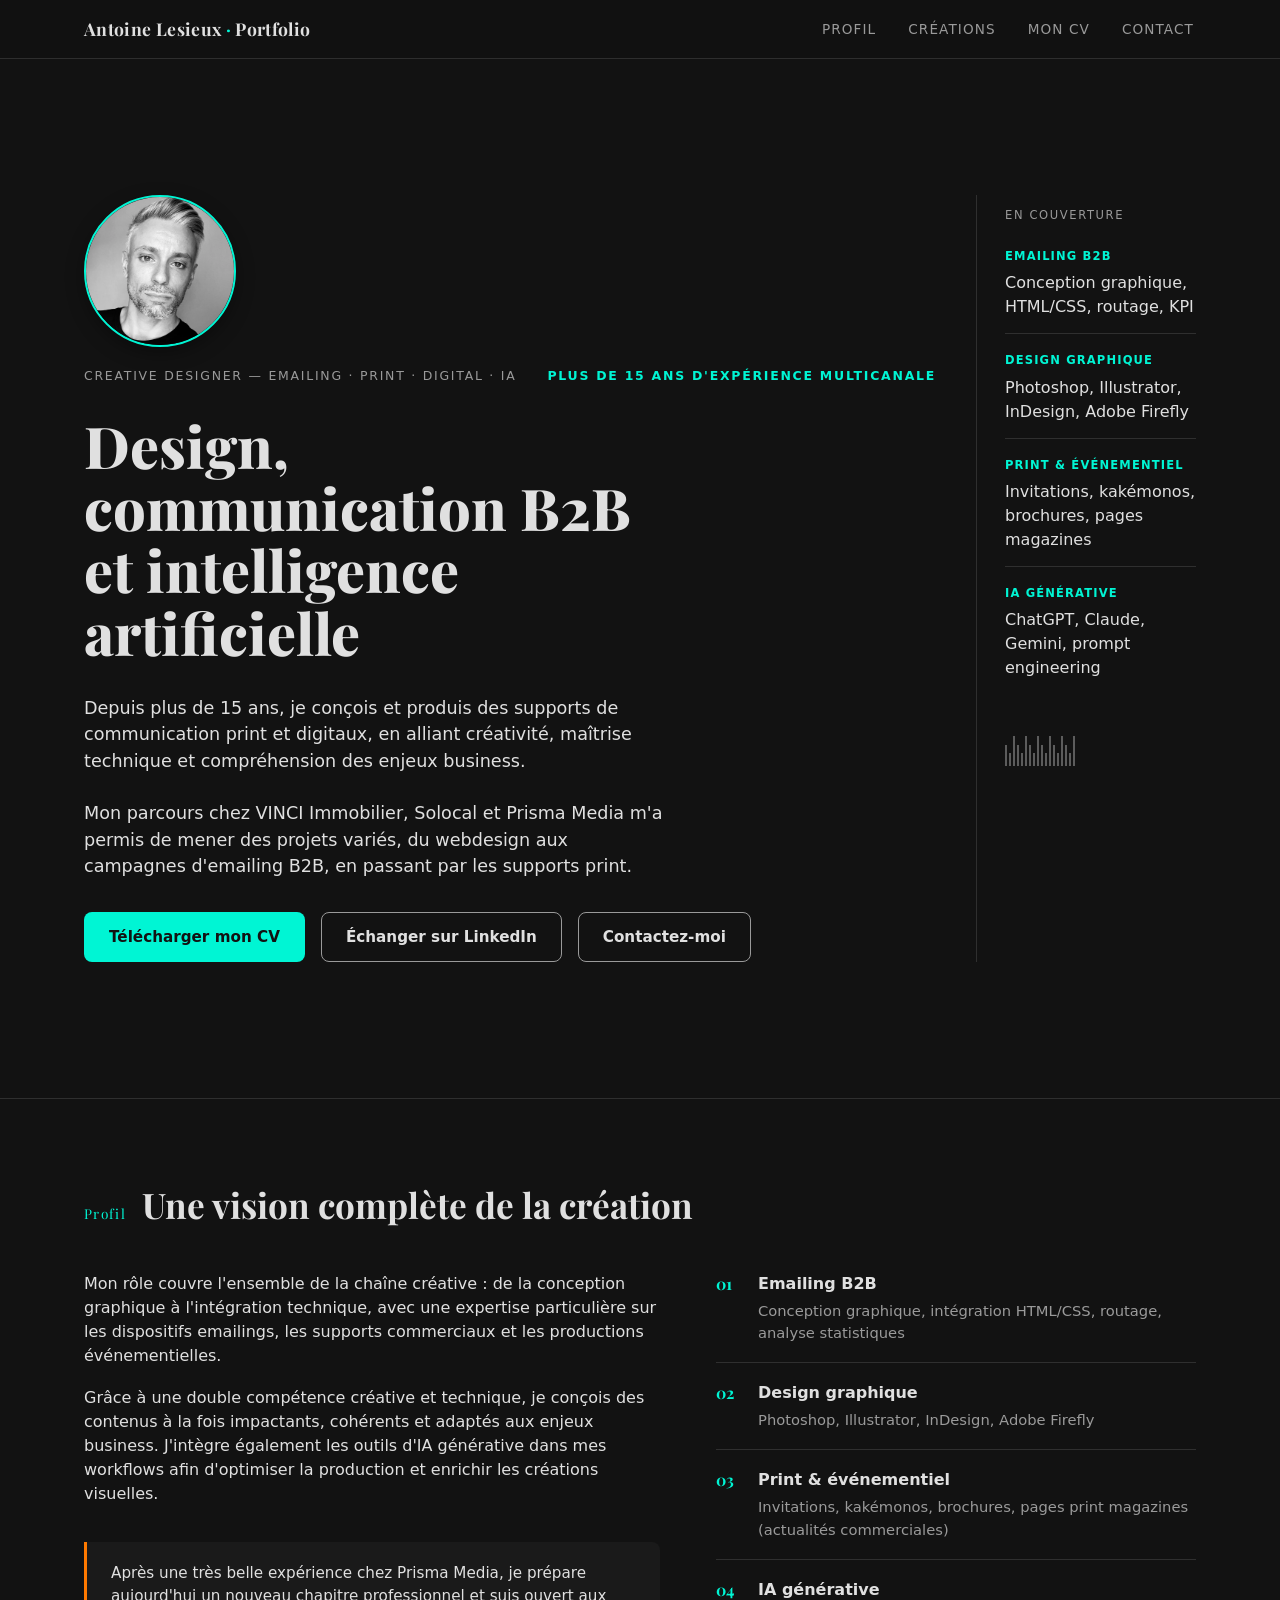
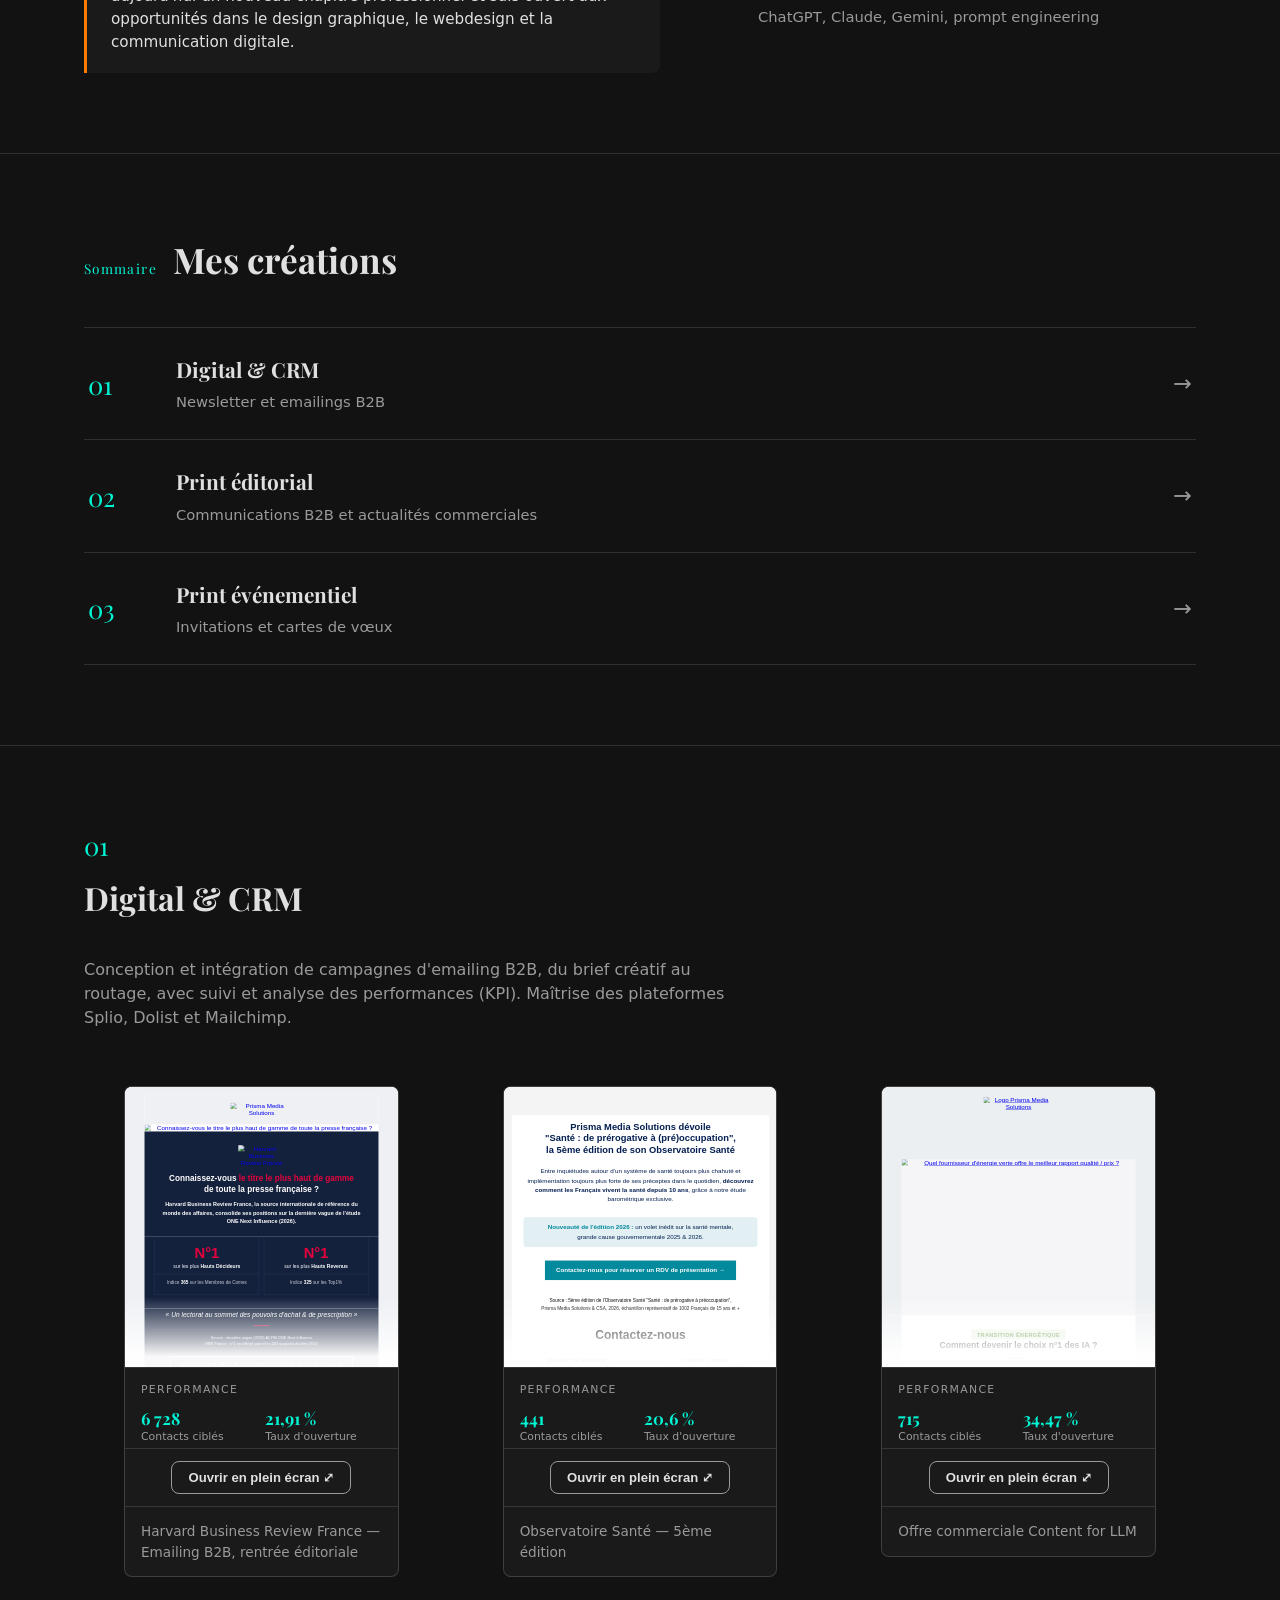
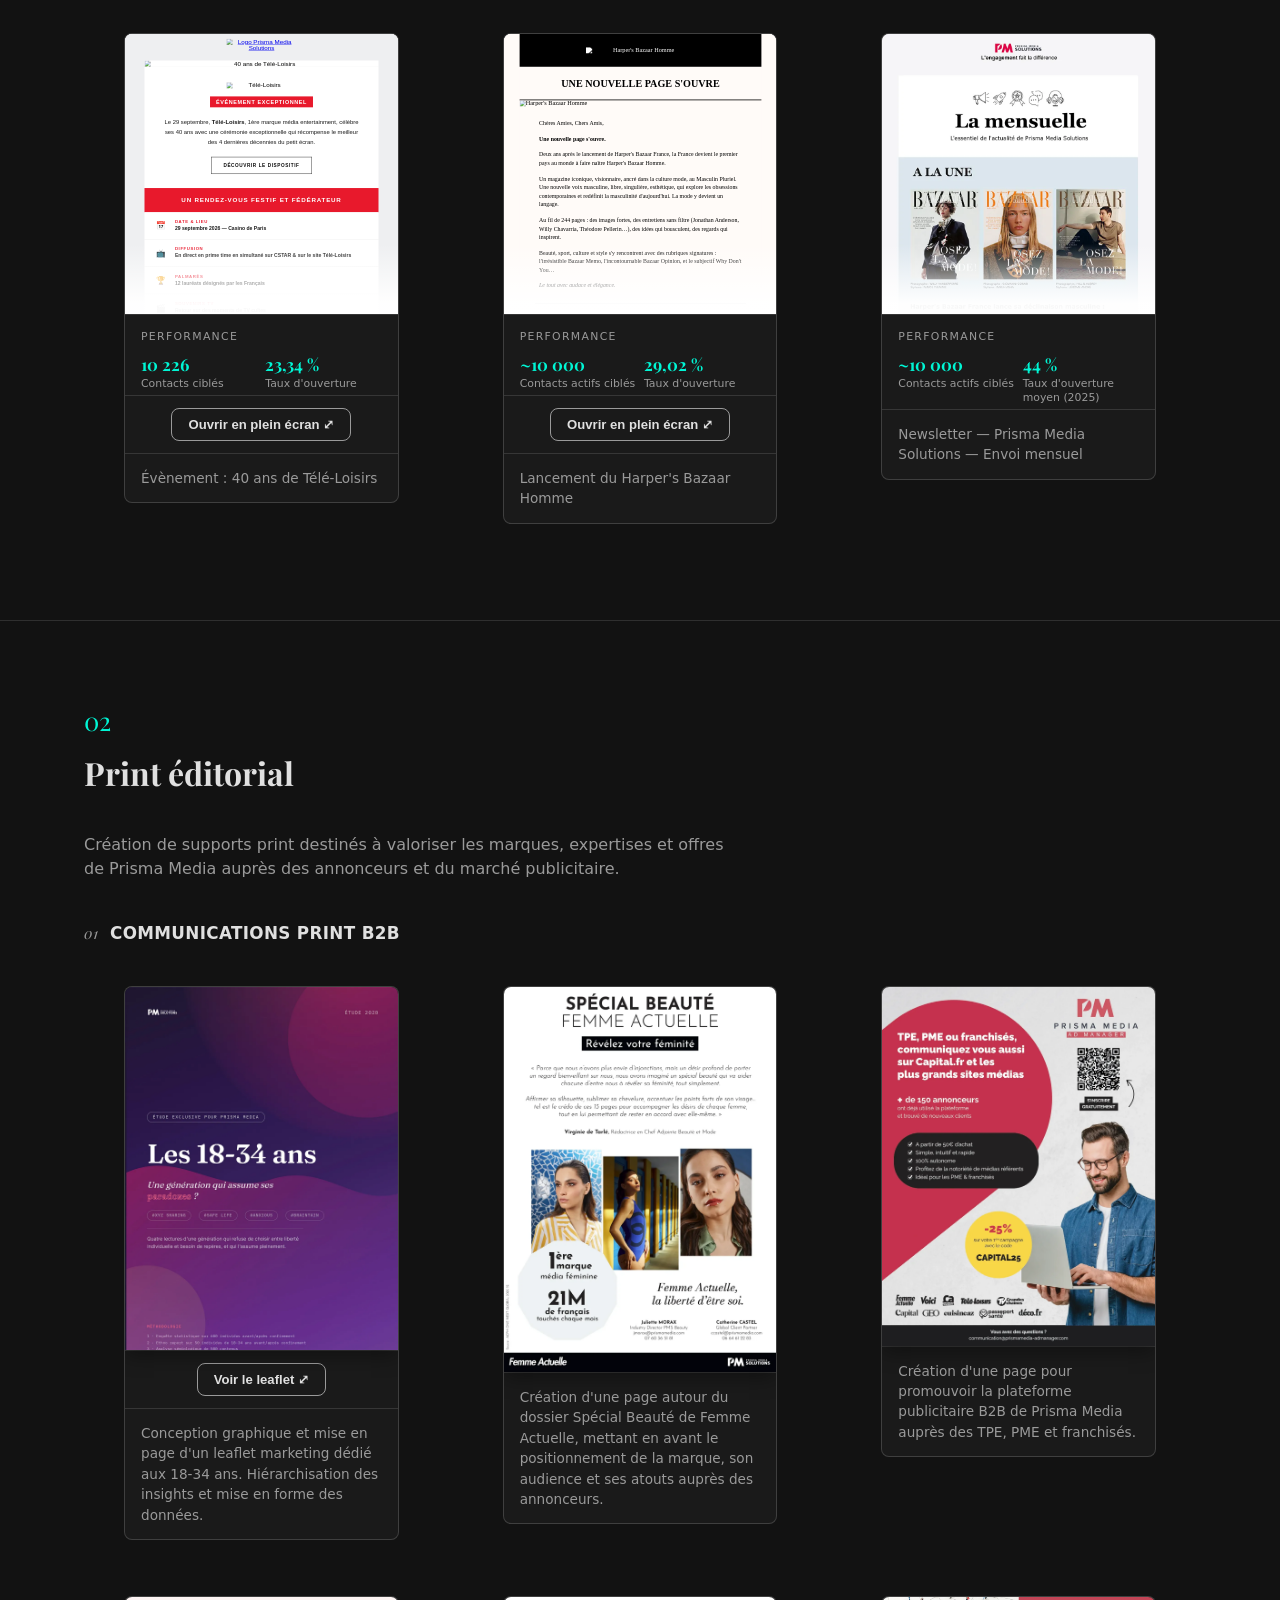
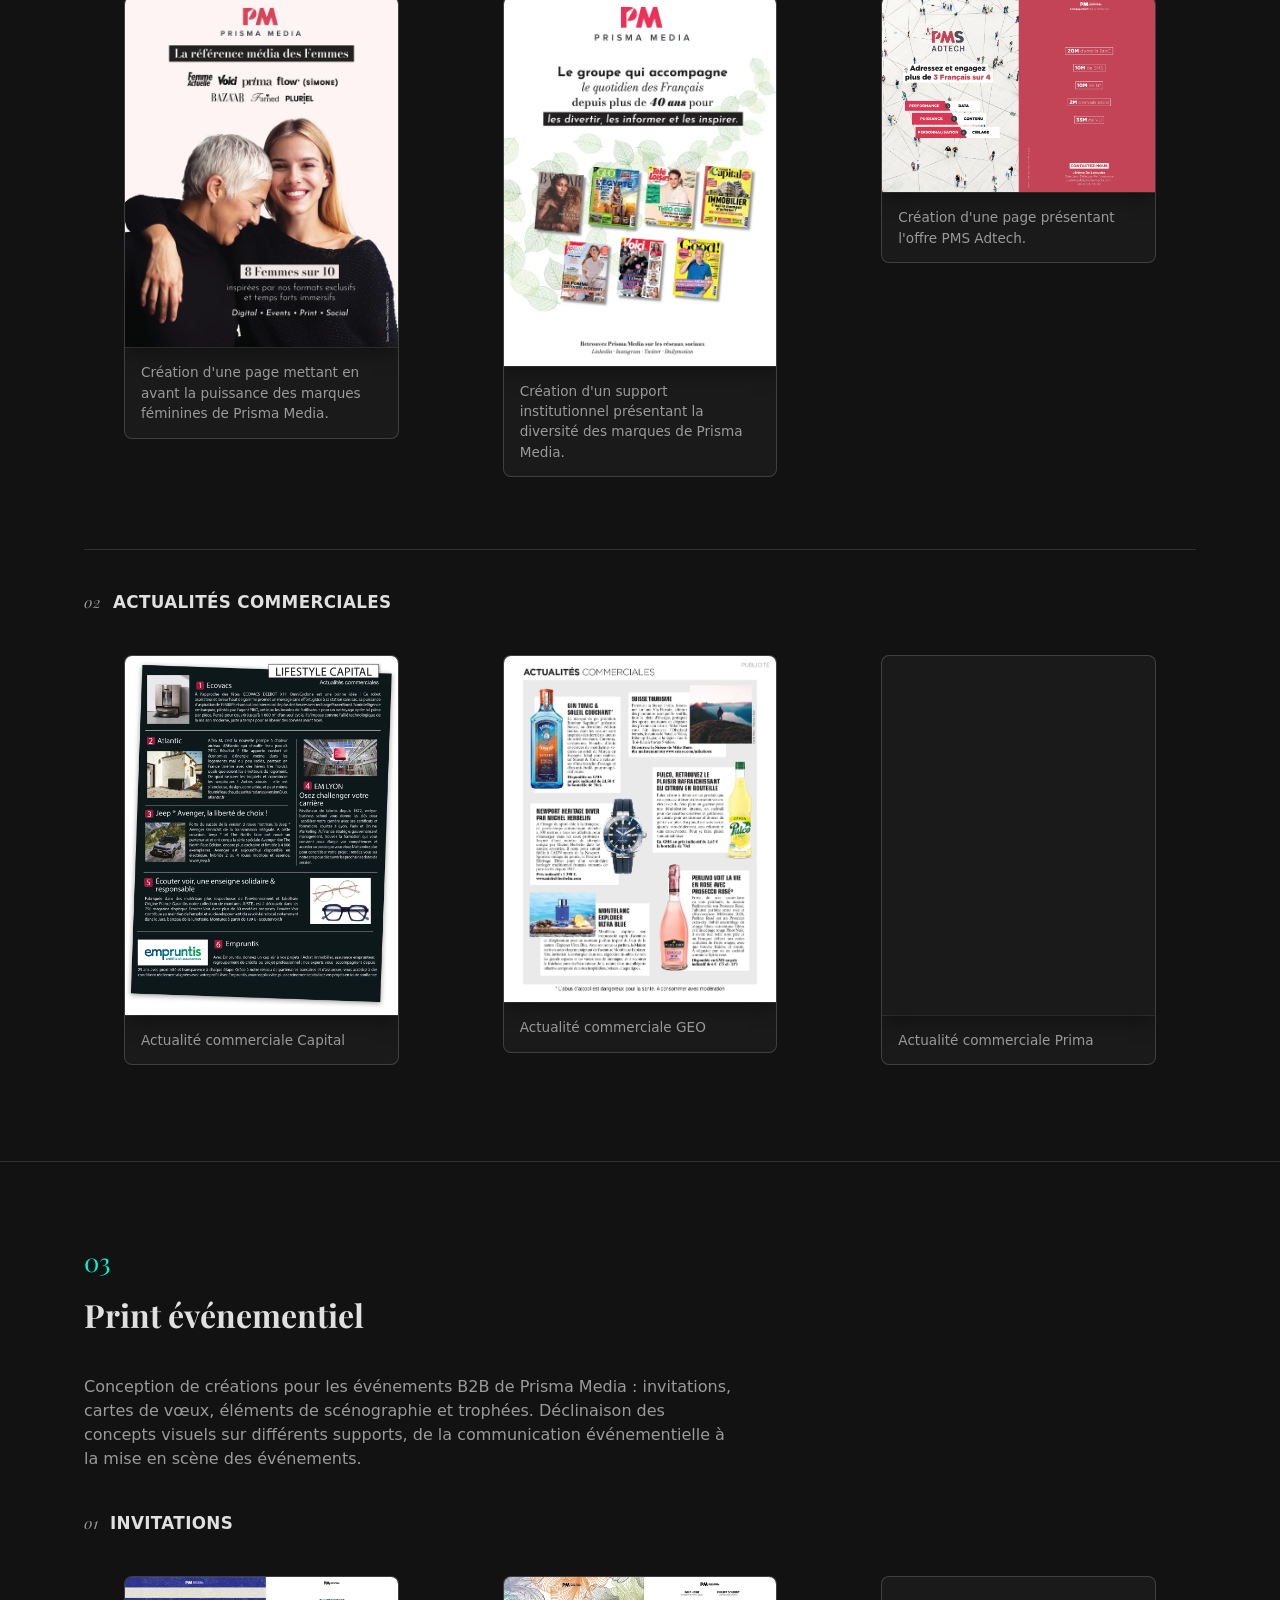
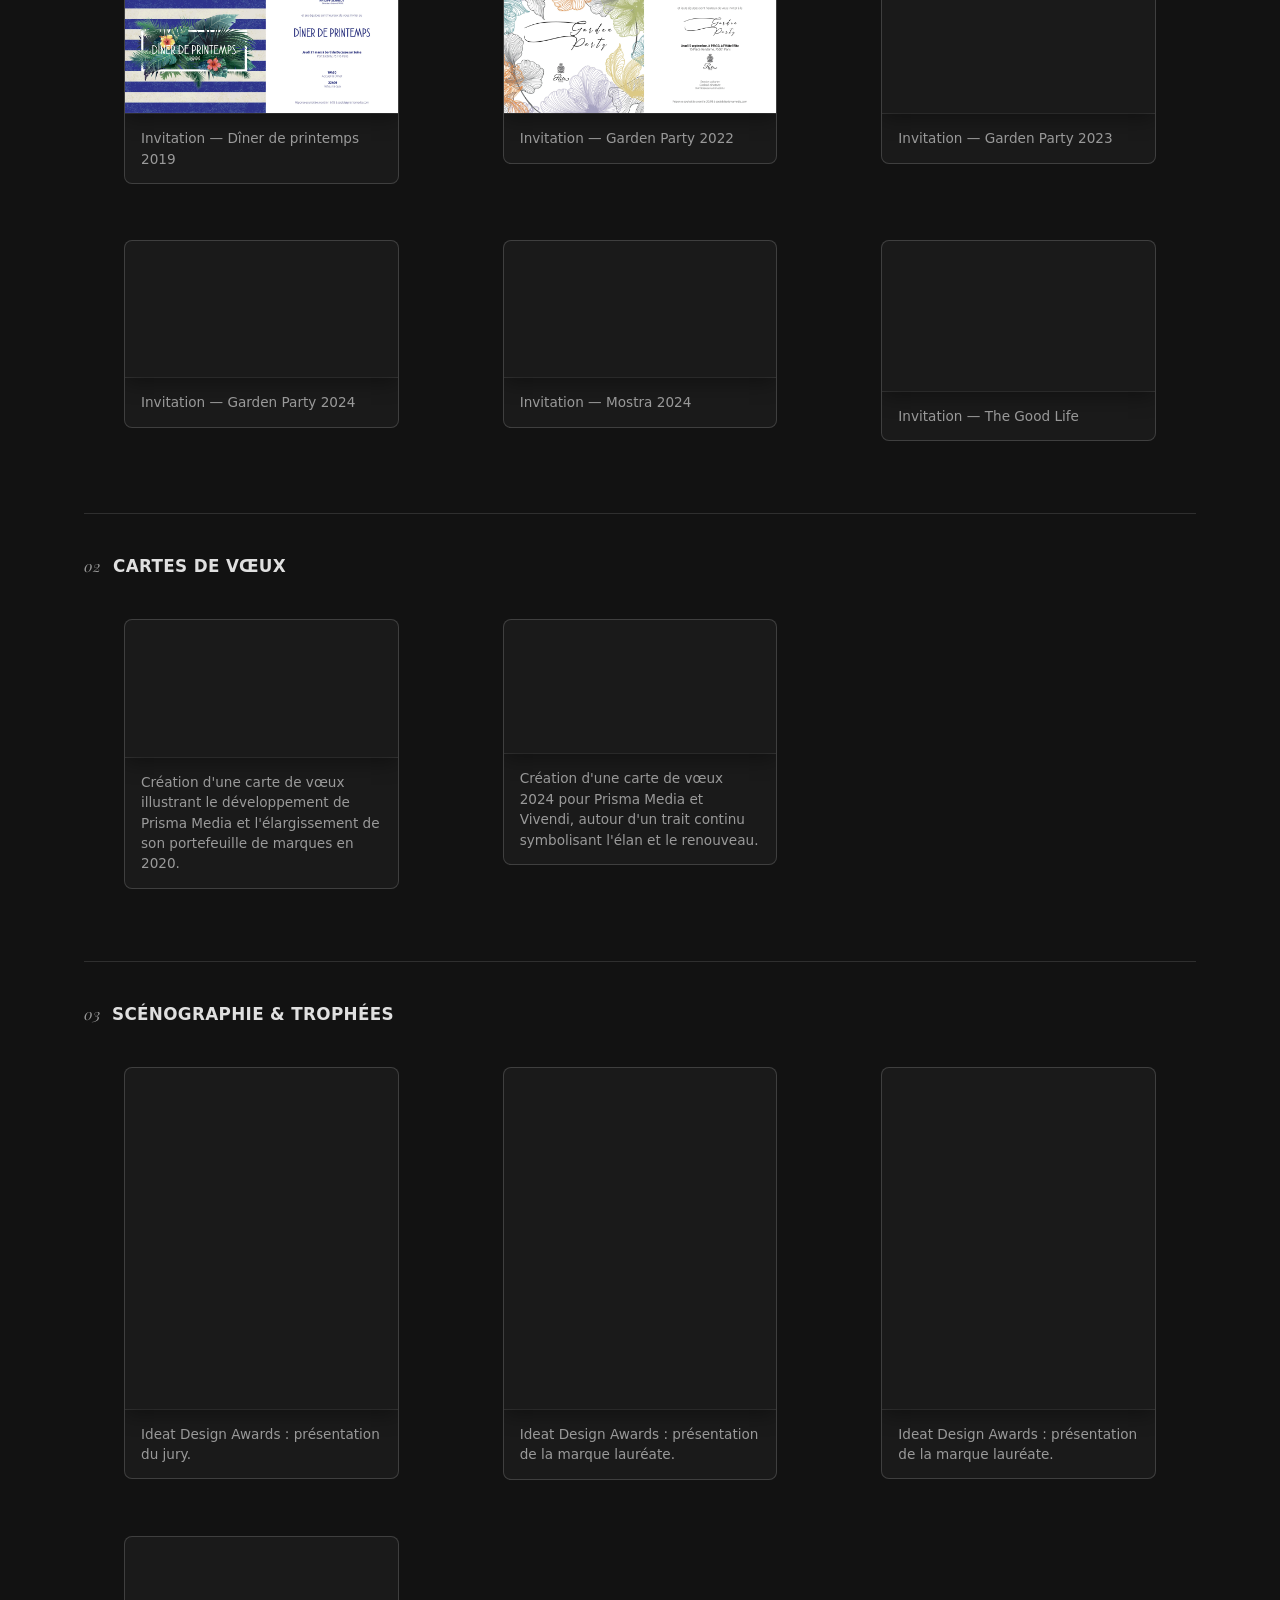
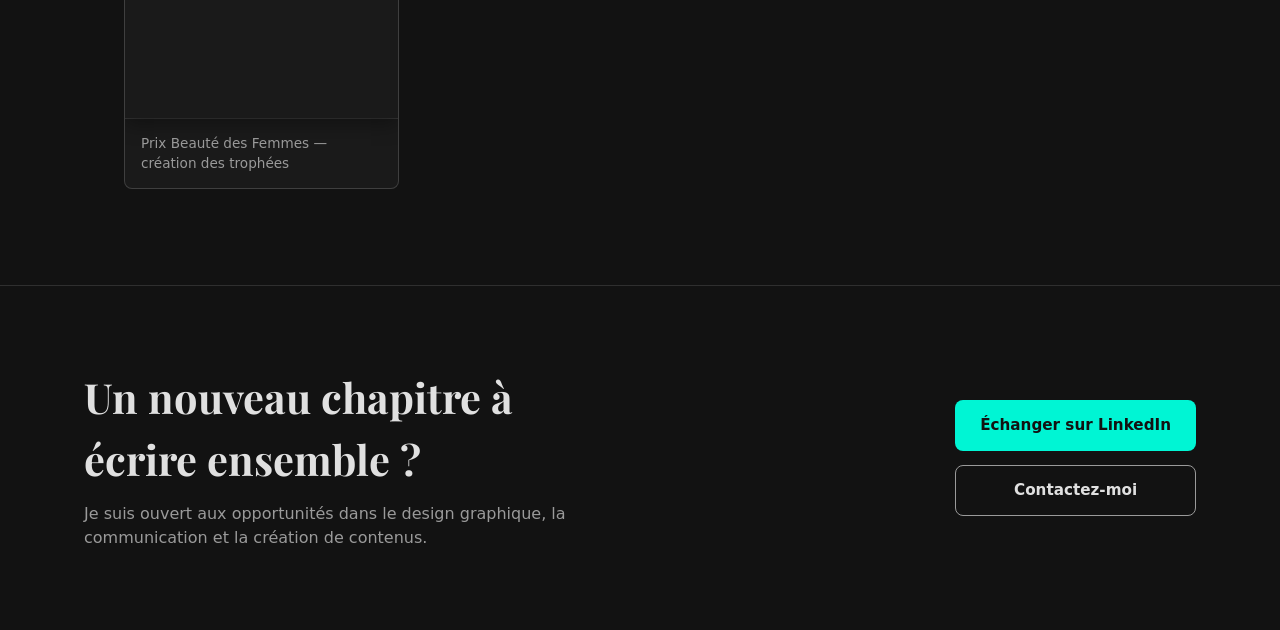
==== commit 228bdae1: "Add files via upload" ====
--- a/index.html
+++ b/index.html
@@ -62,757 +62,7 @@
 <link rel="preconnect" href="https://fonts.googleapis.com">
 <link rel="preconnect" href="https://fonts.gstatic.com" crossorigin>
 <link href="https://fonts.googleapis.com/css2?family=Playfair+Display:ital,wght@0,600;0,700;0,800;1,600&display=swap" rel="stylesheet">
-<style>
-  :root{
-    --noir-carbone:#121212;
-    --noir-carbone-clair:#1a1a1a;
-    --noir-carbone-plus-clair:#232323;
-    --gris-brume:#e0e0e0;
-    --gris-brume-mute:#9a9a9a;
-    --menthe:#00f5d4;
-    --orange:#ff7a00;
-    --hairline: rgba(224,224,224,0.14);
-    --font-display: "Playfair Display", Georgia, serif;
-    --font-body: Inter, system-ui, -apple-system, "Segoe UI", Roboto, sans-serif;
-  }
-
-  *{ box-sizing:border-box; }
-
-  html{ scroll-behavior:smooth; }
-
-  @media (prefers-reduced-motion: reduce){
-    html{ scroll-behavior:auto; }
-    *{ animation-duration:0.001ms !important; animation-iteration-count:1 !important; transition-duration:0.001ms !important; }
-  }
-
-  body{
-    margin:0;
-    background:var(--noir-carbone);
-    color:var(--gris-brume);
-    font-family:var(--font-body);
-    font-size:16px;
-    line-height:1.5;
-    -webkit-font-smoothing:antialiased;
-    overflow-x:hidden;
-  }
-
-  img{ max-width:100%; display:block; }
-
-  a{ color:inherit; }
-
-  /* Skip link */
-  .skip-link{
-    position:absolute;
-    left:-999px;
-    top:0;
-    background:var(--menthe);
-    color:var(--noir-carbone);
-    padding:12px 20px;
-    font-weight:700;
-    z-index:100;
-    border-radius:0 0 8px 0;
-  }
-  .skip-link:focus{ left:0; }
-
-  :focus-visible{
-    outline:3px solid var(--menthe);
-    outline-offset:3px;
-    border-radius:4px;
-  }
-
-  .wrap{
-    max-width:1160px;
-    margin:0 auto;
-    padding:0 24px;
-  }
-
-  /* ============ MASTHEAD / NAV ============ */
-  .masthead{
-    position:sticky;
-    top:0;
-    z-index:50;
-    background:rgba(18,18,18,0.88);
-    backdrop-filter:blur(8px);
-    border-bottom:1px solid var(--hairline);
-  }
-  .masthead .wrap{
-    display:flex;
-    align-items:center;
-    justify-content:space-between;
-    padding-top:16px;
-    padding-bottom:16px;
-    gap:16px;
-    flex-wrap:wrap;
-  }
-  .masthead-title{
-    font-family:var(--font-display);
-    font-weight:700;
-    font-size:1.1rem;
-    letter-spacing:0.02em;
-    text-decoration:none;
-  }
-  .masthead-title span{ color:var(--menthe); }
-  nav.primary-nav ul{
-    list-style:none;
-    display:flex;
-    gap:28px;
-    margin:0;
-    padding:0;
-    font-size:0.85rem;
-    letter-spacing:0.08em;
-    text-transform:uppercase;
-  }
-  nav.primary-nav a{
-    text-decoration:none;
-    color:var(--gris-brume-mute);
-    padding:6px 2px;
-    border-bottom:2px solid transparent;
-  }
-  nav.primary-nav a:hover, nav.primary-nav a:focus-visible{
-    color:var(--gris-brume);
-    border-bottom-color:var(--menthe);
-  }
-
-  /* ============ HERO — "COUVERTURE" ============ */
-  .cover{
-    position:relative;
-    border-bottom:1px solid var(--hairline);
-    overflow:hidden;
-  }
-  .cover .wrap{
-    padding-top:56px;
-    padding-bottom:56px;
-    display:grid;
-    grid-template-columns:1fr 220px;
-    gap:40px;
-  }
-  .cover-portrait{
-    width:152px;
-    height:152px;
-    border-radius:50%;
-    overflow:hidden;
-    margin-bottom:20px;
-    border:2px solid var(--menthe);
-    box-shadow:0 6px 18px rgba(0,0,0,0.35);
-  }
-  .cover-portrait img{
-    width:100%;
-    height:100%;
-    object-fit:cover;
-    display:block;
-  }
-  .cover-kicker-row{
-    display:flex;
-    justify-content:space-between;
-    align-items:center;
-    font-size:0.78rem;
-    letter-spacing:0.14em;
-    text-transform:uppercase;
-    color:var(--gris-brume-mute);
-    margin-bottom:28px;
-  }
-  .cover-kicker-row .issue-number{
-    color:var(--menthe);
-    font-weight:700;
-  }
-  .cover-main{ grid-column:1 / 2; }
-  .cover h1{
-    font-family:var(--font-display);
-    font-size:clamp(2.2rem, 5vw, 3.6rem);
-    line-height:1.08;
-    font-weight:800;
-    margin:0 0 32px;
-    max-width:16ch;
-  }
-  .cover-standfirst{
-    font-size:1.1rem;
-    color:var(--gris-brume);
-    max-width:52ch;
-    margin:0 0 32px;
-  }
-  .cover-identity{
-    font-size:0.95rem;
-    color:var(--gris-brume-mute);
-    margin:0 0 32px;
-  }
-  .cover-identity strong{ color:var(--gris-brume); }
-
-  .cta-row{
-    display:flex;
-    gap:16px;
-    flex-wrap:wrap;
-  }
-  .btn{
-    display:inline-flex;
-    align-items:center;
-    justify-content:center;
-    gap:8px;
-    padding:13px 24px;
-    border-radius:8px;
-    font-weight:700;
-    font-size:0.95rem;
-    text-decoration:none;
-    border:1px solid transparent;
-    transition:transform 0.15s ease, background 0.15s ease;
-    cursor:pointer;
-  }
-  .btn-primary{
-    background:var(--menthe);
-    color:var(--noir-carbone);
-  }
-  .btn-primary:hover{ transform:translateY(-2px); }
-  .btn-secondary{
-    background:transparent;
-    color:var(--gris-brume);
-    border-color:var(--gris-brume-mute);
-  }
-  .btn-secondary:hover{
-    border-color:var(--menthe);
-    color:var(--menthe);
-    transform:translateY(-2px);
-  }
-
-  /* Cover lines — bandeau latéral façon couverture magazine */
-  .cover-lines{
-    grid-column:2 / 3;
-    display:flex;
-    flex-direction:column;
-    justify-content:flex-start;
-    gap:18px;
-    border-left:1px solid var(--hairline);
-    padding-left:28px;
-  }
-  .cover-lines-list{ margin:0; padding:0; display:flex; flex-direction:column; gap:18px; }
-  .cover-lines .eyebrow{
-    font-size:0.72rem;
-    letter-spacing:0.14em;
-    text-transform:uppercase;
-    color:var(--gris-brume-mute);
-    margin-bottom:6px;
-  }
-  .cover-line{
-    padding-bottom:14px;
-    border-bottom:1px solid var(--hairline);
-  }
-  .cover-line:last-child{ border-bottom:none; }
-  .cover-line dt{
-    font-family:var(--font-body);
-    font-weight:700;
-    font-size:0.72rem;
-    letter-spacing:0.1em;
-    text-transform:uppercase;
-    color:var(--menthe);
-    margin-bottom:6px;
-  }
-  .cover-line dd{
-    font-family:var(--font-body);
-    font-size:1rem;
-    line-height:1.5;
-    color:var(--gris-brume);
-    margin:0;
-  }
-
-  /* Code-barres décoratif */
-  .barcode{
-    display:flex;
-    align-items:flex-end;
-    gap:2px;
-    height:30px;
-    margin-top:24px;
-    opacity:0.55;
-  }
-  .barcode span{ display:block; background:var(--gris-brume-mute); width:2px; }
-  .barcode span:nth-child(3n){ height:100%; }
-  .barcode span:nth-child(3n+1){ height:70%; }
-  .barcode span:nth-child(3n+2){ height:45%; }
-
-  /* ============ SECTION GENERIC ============ */
-  section{ padding:80px 0; border-bottom:1px solid var(--hairline); }
-  section:last-of-type{ border-bottom:none; }
-  .section-head{
-    display:flex;
-    align-items:baseline;
-    gap:16px;
-    margin-bottom:40px;
-  }
-  .section-head .num{
-    font-family:var(--font-display);
-    font-size:0.85rem;
-    color:var(--menthe);
-    letter-spacing:0.1em;
-  }
-  .section-head h2{
-    font-family:var(--font-display);
-    font-size:clamp(1.6rem, 3vw, 2.2rem);
-    margin:0;
-    font-weight:700;
-  }
-
-  /* ============ INTRO / À PROPOS ============ */
-  .intro-grid{
-    display:grid;
-    grid-template-columns:1.2fr 1fr;
-    gap:56px;
-    align-items:start;
-  }
-  .intro-grid p{ margin:0 0 18px; color:var(--gris-brume); }
-  .intro-grid p:last-child{ margin-bottom:0; }
-
-  .expertise-list{
-    list-style:none;
-    margin:0;
-    padding:0;
-    display:flex;
-    flex-direction:column;
-    gap:0;
-  }
-  .expertise-list li{
-    padding:18px 0;
-    border-bottom:1px solid var(--hairline);
-    display:grid;
-    grid-template-columns:28px 1fr;
-    gap:14px;
-  }
-  .expertise-list li:first-child{ padding-top:0; }
-  .expertise-list li:last-child{ border-bottom:none; }
-  .expertise-list .tag{
-    color:var(--menthe);
-    font-family:var(--font-display);
-    font-weight:700;
-  }
-  .expertise-list h3{
-    margin:0 0 4px;
-    font-size:1rem;
-    font-weight:700;
-    color:var(--gris-brume);
-  }
-  .expertise-list p{
-    margin:0;
-    font-size:0.92rem;
-    color:var(--gris-brume-mute);
-  }
-
-  .availability-note{
-    margin-top:36px;
-    padding:20px 24px;
-    background:var(--noir-carbone-clair);
-    border-left:3px solid var(--orange);
-    border-radius:0 8px 8px 0;
-    font-size:0.95rem;
-  }
-
-  /* ============ SOMMAIRE ============ */
-  .sommaire-list{
-    list-style:none;
-    margin:0;
-    padding:0;
-    counter-reset:sommaire;
-  }
-  .sommaire-list li{
-    counter-increment:sommaire;
-    border-bottom:1px solid var(--hairline);
-  }
-  .sommaire-list li:first-child{ border-top:1px solid var(--hairline); }
-  .sommaire-list a{
-    display:grid;
-    grid-template-columns:64px 1fr auto;
-    align-items:center;
-    gap:24px;
-    padding:26px 4px;
-    text-decoration:none;
-    color:var(--gris-brume);
-  }
-  .sommaire-list a::before{
-    content: counter(sommaire, decimal-leading-zero);
-    font-family:var(--font-display);
-    font-size:1.6rem;
-    color:var(--menthe);
-  }
-  .sommaire-list .sommaire-text h3{
-    margin:0 0 6px;
-    font-family:var(--font-display);
-    font-size:1.3rem;
-    font-weight:700;
-  }
-  .sommaire-list .sommaire-text p{
-    margin:0;
-    font-size:0.92rem;
-    color:var(--gris-brume-mute);
-  }
-  .sommaire-list .sommaire-arrow{
-    font-size:1.4rem;
-    color:var(--gris-brume-mute);
-    transition:transform 0.15s ease, color 0.15s ease;
-  }
-  .sommaire-list a:hover .sommaire-arrow,
-  .sommaire-list a:focus-visible .sommaire-arrow{
-    color:var(--menthe);
-    transform:translateX(6px);
-  }
-
-  /* ============ RUBRIQUES / SPREADS ============ */
-  .spread-head{
-    display:flex;
-    justify-content:space-between;
-    align-items:flex-end;
-    gap:24px;
-    margin-bottom:36px;
-    flex-wrap:wrap;
-  }
-  .spread-head .spread-kicker{
-    font-family:var(--font-display);
-    font-size:1.6rem;
-    color:var(--menthe);
-    margin:0 0 10px;
-  }
-  .spread-head h2{
-    font-family:var(--font-display);
-    font-size:clamp(1.5rem, 3vw, 2rem);
-    margin:0;
-  }
-  .spread-head .page-ref{
-    font-size:0.92rem;
-    color:var(--gris-brume-mute);
-  }
-  .spread-desc{
-    max-width:64ch;
-    color:var(--gris-brume-mute);
-    margin:0 0 40px;
-  }
-
-  .creation-subgroup + .creation-subgroup{
-    margin-top:56px;
-    padding-top:40px;
-    border-top:1px solid var(--hairline);
-  }
-  .creation-subgroup-head{
-    display:flex;
-    align-items:baseline;
-    gap:12px;
-    margin-bottom:24px;
-  }
-  .creation-subgroup-head .subnum{
-    font-family:var(--font-display);
-    font-style:italic;
-    color:var(--gris-brume-mute);
-    font-size:0.95rem;
-  }
-  .creation-subgroup-head h3{
-    margin:0;
-    font-size:1.05rem;
-    font-weight:700;
-    letter-spacing:0.02em;
-    text-transform:uppercase;
-    color:var(--gris-brume);
-  }
-  .creation-grid{
-    display:grid;
-    grid-template-columns:repeat(3, 1fr);
-    gap:24px;
-    align-items:start;
-  }
-  .creation-card{
-    border:1px dashed rgba(224,224,224,0.3);
-    border-radius:8px;
-    background:var(--noir-carbone-clair);
-    overflow:hidden;
-    display:flex;
-    flex-direction:column;
-  }
-  .creation-card .thumb{
-    aspect-ratio:4/3;
-    display:flex;
-    align-items:center;
-    justify-content:center;
-    background:var(--noir-carbone-plus-clair);
-    color:var(--gris-brume-mute);
-    text-align:center;
-    padding:20px;
-    font-size:0.85rem;
-  }
-  .creation-card .thumb .plus{
-    display:block;
-    font-size:1.8rem;
-    color:var(--menthe);
-    margin-bottom:8px;
-    font-family:var(--font-display);
-  }
-  .creation-card figcaption{
-    padding:14px 16px;
-    font-size:0.85rem;
-    color:var(--gris-brume-mute);
-    border-top:1px solid var(--hairline);
-  }
-  .creation-card.filled{
-    border:1px solid rgba(255,255,255,0.16);
-  }
-  .creation-card.filled .thumb{
-    aspect-ratio:auto;
-    padding:0;
-    background:none;
-    position:relative;
-    display:block;
-    width:100%;
-    border:none;
-    margin:0;
-    cursor:pointer;
-    font:inherit;
-  }
-  .creation-card.filled img{
-    width:100%;
-    height:auto;
-    display:block;
-    box-shadow:0 6px 18px rgba(0,0,0,0.35);
-  }
-  .creation-card.filled .thumb::after{
-    content:"⤢ Agrandir";
-    position:absolute;
-    right:10px;
-    bottom:10px;
-    padding:6px 12px;
-    background:rgba(18,18,18,0.82);
-    color:var(--gris-brume);
-    font-size:0.75rem;
-    letter-spacing:0.04em;
-    border-radius:6px;
-    opacity:0;
-    transform:translateY(4px);
-    transition:opacity 0.15s ease, transform 0.15s ease;
-  }
-  .creation-card.filled .thumb:hover::after,
-  .creation-card.filled .thumb:focus-visible::after{
-    opacity:1;
-    transform:translateY(0);
-  }
-
-  .emailing-card .thumb{ display:none; }
-  .email-preview{
-    position:relative;
-    overflow:hidden;
-    background:#ffffff;
-    height:280px;
-  }
-  .email-preview::after{
-    content:"";
-    position:absolute;
-    left:0; right:0; bottom:0;
-    height:70px;
-    background:linear-gradient(to bottom, rgba(255,255,255,0), rgba(255,255,255,0.97) 85%);
-    pointer-events:none;
-  }
-  .email-frame{
-    border:0;
-    display:block;
-    background:#ffffff;
-    width:100%;
-    height:100%;
-  }
-  .emailing-actions{
-    padding:12px 16px;
-    border-top:1px solid var(--hairline);
-    display:flex;
-    justify-content:center;
-  }
-  .btn-small{
-    padding:8px 16px;
-    font-size:0.82rem;
-  }
-  .email-stats{
-    padding:14px 16px 4px;
-    border-top:1px solid var(--hairline);
-  }
-  .email-stats-title{
-    margin:0 0 10px;
-    font-size:0.68rem;
-    letter-spacing:0.12em;
-    text-transform:uppercase;
-    color:var(--gris-brume-mute);
-  }
-  .email-stats-meta{
-    margin:-4px 0 12px;
-    font-size:0.82rem;
-    color:var(--gris-brume);
-  }
-  .email-stats-grid{
-    display:grid;
-    grid-template-columns:repeat(2, 1fr);
-    gap:8px;
-  }
-  .email-stats-grid .stat{
-    display:flex;
-    flex-direction:column;
-    gap:3px;
-  }
-  .email-stats-grid .stat-num{
-    font-family:var(--font-display);
-    font-weight:700;
-    font-size:1.05rem;
-    color:var(--menthe);
-    line-height:1.1;
-  }
-  .email-stats-grid .stat-label{
-    font-size:0.68rem;
-    color:var(--gris-brume-mute);
-    line-height:1.3;
-  }
-
-  .thumb-cropped{
-    height:280px;
-    overflow:hidden;
-  }
-  .thumb-cropped img,
-  .thumb-cropped canvas{
-    width:100%;
-    height:100%;
-    object-fit:cover;
-    object-position:top;
-    box-shadow:none;
-    display:block;
-    background:#ffffff;
-  }
-  .thumb-cropped::before{
-    content:"";
-    position:absolute;
-    left:0; right:0; bottom:0;
-    height:70px;
-    background:linear-gradient(to bottom, rgba(255,255,255,0), rgba(255,255,255,0.97) 85%);
-    pointer-events:none;
-  }
-
-  /* ============ LIGHTBOX ============ */
-  .lightbox{
-    position:fixed;
-    inset:0;
-    z-index:200;
-    display:flex;
-    align-items:center;
-    justify-content:center;
-    padding:5vh 5vw;
-  }
-  .lightbox[hidden]{ display:none; }
-  .lightbox-backdrop{
-    position:absolute;
-    inset:0;
-    background:rgba(6,6,6,0.88);
-  }
-  .lightbox-panel{
-    position:relative;
-    display:inline-flex;
-    flex-direction:column;
-    max-width:90vw;
-    max-height:90vh;
-    width:fit-content;
-    height:fit-content;
-    background:var(--noir-carbone-clair);
-    border-radius:8px;
-    overflow-y:auto;
-    overflow-x:hidden;
-    box-shadow:0 20px 60px rgba(0,0,0,0.5);
-  }
-  .lightbox-panel img{
-    max-width:90vw;
-    max-height:82vh;
-    width:auto;
-    height:auto;
-    object-fit:contain;
-    display:block;
-  }
-  .lightbox-caption{
-    margin:0;
-    padding:14px 20px;
-    font-size:0.9rem;
-    color:var(--gris-brume-mute);
-    border-top:1px solid var(--hairline);
-  }
-  .lightbox-close{
-    position:fixed;
-    top:16px;
-    right:16px;
-    width:36px;
-    height:36px;
-    border-radius:6px;
-    border:1px solid rgba(255,255,255,0.25);
-    background:rgba(18,18,18,0.85);
-    color:var(--gris-brume);
-    font-size:1.3rem;
-    line-height:1;
-    cursor:pointer;
-    z-index:10;
-  }
-  .lightbox-close:hover{ color:var(--menthe); border-color:var(--menthe); }
-
-  .lightbox-nav{
-    position:fixed;
-    top:50%;
-    transform:translateY(-50%);
-    width:52px;
-    height:52px;
-    border-radius:50%;
-    border:1px solid rgba(255,255,255,0.25);
-    background:rgba(18,18,18,0.9);
-    color:var(--gris-brume);
-    font-size:2rem;
-    line-height:1;
-    cursor:pointer;
-    z-index:10;
-    display:flex;
-    align-items:center;
-    justify-content:center;
-  }
-  .lightbox-nav:hover{ color:var(--menthe); border-color:var(--menthe); }
-  .lightbox-prev{ left:16px; }
-  .lightbox-next{ right:16px; }
-  @media (max-width:640px){
-    .lightbox-nav{ width:42px; height:42px; font-size:1.5rem; }
-    .lightbox-prev{ left:8px; }
-    .lightbox-next{ right:8px; }
-    .lightbox-close{ top:10px; right:10px; width:40px; height:40px; }
-  }
-
-  /* ============ CONTACT / EX-LIBRIS ============ */
-  .contact-block{
-    display:grid;
-    grid-template-columns:1fr auto;
-    align-items:center;
-    gap:32px;
-    flex-wrap:wrap;
-  }
-  .contact-block h2{
-    font-family:var(--font-display);
-    font-size:clamp(1.8rem, 4vw, 2.6rem);
-    margin:0 0 12px;
-    max-width:16ch;
-  }
-  .contact-block p{
-    color:var(--gris-brume-mute);
-    margin:0;
-    max-width:48ch;
-  }
-  .contact-ctas{ display:flex; flex-direction:column; gap:14px; }
-
-  /* ============ RESPONSIVE ============ */
-  @media (max-width: 860px){
-    .cover .wrap{ grid-template-columns:1fr; padding-top:40px; padding-bottom:40px; }
-    .cover-kicker-row{ flex-direction:column; align-items:flex-start; gap:6px; }
-    .cover-lines{ grid-column:1; border-left:none; border-top:1px solid var(--hairline); padding-left:0; padding-top:24px; }
-    .cover-lines-list{ flex-direction:row; flex-wrap:wrap; }
-    .cover-line{ flex:1 1 220px; border-bottom:none; padding-bottom:0; }
-    .intro-grid{ grid-template-columns:1fr; gap:40px; }
-    .creation-grid{ grid-template-columns:1fr 1fr; }
-    .contact-block{ grid-template-columns:1fr; }
-    nav.primary-nav ul{ gap:16px; font-size:0.75rem; }
-  }
-  @media (max-width: 560px){
-    .creation-grid{ grid-template-columns:1fr; }
-    section{ padding:56px 0; }
-    .sommaire-list a{ grid-template-columns:44px 1fr; }
-    .sommaire-list .sommaire-arrow{ display:none; }
-    nav.primary-nav ul{ gap:12px; font-size:0.7rem; }
-  }
-  @media (max-width: 400px){
-    .masthead .wrap{ flex-direction:column; align-items:flex-start; }
-  }
-</style>
+<link rel="stylesheet" href="style.css">
 </head>
 <body>
 <!-- Google Tag Manager (noscript) -->
@@ -1006,7 +256,7 @@
       </p>
       <div class="creation-grid">
         <figure class="creation-card filled emailing-card">
-          <div class="email-preview" data-email-id="1">
+          <div class="email-preview" data-email-id="1" data-email-url="https://antoinelesieux.github.io/emailings/havard-business-review.html">
             <iframe class="email-frame" title="Aperçu de l'emailing — Harvard Business Review France — Été 2026" tabindex="-1" aria-hidden="true"></iframe>
           </div>
           <div class="email-stats">
@@ -1028,7 +278,7 @@
           <figcaption>Harvard Business Review France — Emailing B2B, rentrée éditoriale</figcaption>
         </figure>
         <figure class="creation-card filled emailing-card">
-          <div class="email-preview" data-email-id="2">
+          <div class="email-preview" data-email-id="2" data-email-url="https://antoinelesieux.github.io/emailings/observatoire-sante.html">
             <iframe class="email-frame" title="Aperçu de l'emailing — Observatoire Santé — 5ème édition" tabindex="-1" aria-hidden="true"></iframe>
           </div>
           <div class="email-stats">
@@ -1050,7 +300,7 @@
           <figcaption>Observatoire Santé — 5ème édition</figcaption>
         </figure>
         <figure class="creation-card filled emailing-card">
-          <div class="email-preview" data-email-id="3">
+          <div class="email-preview" data-email-id="3" data-email-url="https://antoinelesieux.github.io/emailings/transition-energetique.html">
             <iframe class="email-frame" title="Aperçu de l'emailing — Transition énergétique — Prisma Media Solutions" tabindex="-1" aria-hidden="true"></iframe>
           </div>
           <div class="email-stats">
@@ -1072,7 +322,7 @@
           <figcaption>Offre commerciale Content for LLM</figcaption>
         </figure>
         <figure class="creation-card filled emailing-card">
-          <div class="email-preview" data-email-id="4">
+          <div class="email-preview" data-email-id="4" data-email-url="https://antoinelesieux.github.io/emailings/tele-loisrs.html">
             <iframe class="email-frame" title="Aperçu de l'emailing — Télé-Loisirs — 40 ans" tabindex="-1" aria-hidden="true"></iframe>
           </div>
           <div class="email-stats">
@@ -1094,7 +344,7 @@
           <figcaption>Évènement : 40 ans de Télé-Loisirs</figcaption>
         </figure>
         <figure class="creation-card filled emailing-card">
-          <div class="email-preview" data-email-id="5">
+          <div class="email-preview" data-email-id="5" data-email-url="https://antoinelesieux.github.io/emailings/harpers-bazaar-homme.html">
             <iframe class="email-frame" title="Aperçu de l'emailing — Harper's Bazaar Homme" tabindex="-1" aria-hidden="true"></iframe>
           </div>
           <div class="email-stats">
@@ -1396,206 +646,7 @@
   </div>
 </div>
 
-<script>
-(function(){
-  var lightbox = document.getElementById('lightbox');
-  var lightboxImg = document.getElementById('lightbox-img');
-  var lightboxCaption = document.getElementById('lightbox-caption');
-  var closeBtn = lightbox.querySelector('.lightbox-close');
-  var prevBtn = lightbox.querySelector('.lightbox-prev');
-  var nextBtn = lightbox.querySelector('.lightbox-next');
-  var lastFocused = null;
-  var thumbs = [];
-  var currentIndex = -1;
-
-  function renderTrigger(trigger){
-    var img = trigger.querySelector('img');
-    if(!img) return;
-    lightboxImg.src = img.src;
-    lightboxImg.alt = img.alt;
-    var maxWidth = trigger.getAttribute('data-lightbox-max-width');
-    if(maxWidth){
-      lightboxImg.style.maxWidth = 'min(' + maxWidth + 'px, 90vw)';
-      lightboxImg.style.maxHeight = 'none';
-    } else {
-      lightboxImg.style.maxWidth = '';
-      lightboxImg.style.maxHeight = '';
-    }
-    var figure = trigger.closest('figure');
-    var figcaption = figure ? figure.querySelector('figcaption') : null;
-    lightboxCaption.textContent = figcaption ? figcaption.textContent : img.alt;
-  }
-
-  function updateNavVisibility(){
-    var hasMultiple = thumbs.length > 1;
-    prevBtn.style.display = hasMultiple ? '' : 'none';
-    nextBtn.style.display = hasMultiple ? '' : 'none';
-  }
-
-  function openLightbox(trigger){
-    lastFocused = trigger;
-
-    // Si on clique sur la miniature de la grille du leaflet, la modale commence directement sur la Page 1
-    if(trigger.id === 'leaflet-thumb-main'){
-      var page1 = document.querySelector('.leaflet-hidden-pages .thumb');
-      if(page1) trigger = page1;
-    }
-    
-    // Récupération globale de toutes les miniatures cliquables destinées à la Lightbox (en ignorant l'aperçu de grille)
-    thumbs = Array.from(document.querySelectorAll('.creation-card.filled .thumb:not(#leaflet-thumb-main):not([href])'));
-
-    currentIndex = thumbs.indexOf(trigger);
-    renderTrigger(trigger);
-    updateNavVisibility();
-    lightbox.hidden = false;
-    document.body.style.overflow = 'hidden';
-    closeBtn.focus();
-    document.addEventListener('keydown', onKeydown);
-  }
-
-  function showAt(index){
-    if(!thumbs.length) return;
-    currentIndex = (index + thumbs.length) % thumbs.length;
-    renderTrigger(thumbs[currentIndex]);
-  }
-
-  function showPrev(){ showAt(currentIndex - 1); }
-  function showNext(){ showAt(currentIndex + 1); }
-
-  function closeLightbox(){
-    lightbox.hidden = true;
-    document.body.style.overflow = '';
-    lightboxImg.src = '';
-    document.removeEventListener('keydown', onKeydown);
-    if(lastFocused){ lastFocused.focus(); }
-  }
-
-  function getFocusableEls(){
-    var els = [closeBtn];
-    if(thumbs.length > 1){ els.unshift(nextBtn); els.unshift(prevBtn); }
-    return els;
-  }
-
-  function onKeydown(e){
-    if(e.key === 'Escape'){ closeLightbox(); }
-    if(e.key === 'ArrowLeft'){ showPrev(); }
-    if(e.key === 'ArrowRight'){ showNext(); }
-    if(e.key === 'Tab'){
-      e.preventDefault();
-      var focusable = getFocusableEls();
-      var idx = focusable.indexOf(document.activeElement);
-      var next;
-      if(e.shiftKey){
-        next = idx <= 0 ? focusable[focusable.length - 1] : focusable[idx - 1];
-      } else {
-        next = idx === -1 || idx === focusable.length - 1 ? focusable[0] : focusable[idx + 1];
-      }
-      next.focus();
-    }
-  }
-
-  document.querySelectorAll('.creation-card.filled .thumb:not([href])').forEach(function(trigger){
-    trigger.addEventListener('click', function(){ openLightbox(trigger); });
-  });
-
-  // Actionneur du bouton "Voir le leaflet"
-  var leafletBtn = document.getElementById('leaflet-btn-open');
-  var leafletThumbMain = document.getElementById('leaflet-thumb-main');
-  if(leafletBtn && leafletThumbMain){
-    leafletBtn.addEventListener('click', function(){
-      openLightbox(leafletThumbMain);
-    });
-  }
-
-  prevBtn.addEventListener('click', showPrev);
-  nextBtn.addEventListener('click', showNext);
-
-  lightbox.querySelectorAll('[data-close]').forEach(function(el){
-    el.addEventListener('click', closeLightbox);
-  });
-})();
-</script>
-
-
-<script>
-(function(){
-  var previews = document.querySelectorAll('.email-preview');
-
-  function loadEmail(wrapper){
-    if(wrapper.dataset.loaded === 'true') return;
-    wrapper.dataset.loaded = 'true';
-
-    var id = wrapper.getAttribute('data-email-id');
-    var iframe = wrapper.querySelector('iframe');
-    var openBtn = document.querySelector('[data-email-open="' + id + '"]');
-
-    fetch('emails/email-' + id + '.html')
-      .then(function(res){ return res.text(); })
-      .then(function(html){
-        var DESKTOP_WIDTH = 700;
-        iframe.style.width = DESKTOP_WIDTH + 'px';
-        iframe.style.height = '1200px';
-
-        function applyScale(){
-          try{
-            var doc = iframe.contentDocument;
-            if(!doc || !doc.documentElement) return;
-            var naturalWidth = DESKTOP_WIDTH;
-            var naturalHeight = doc.documentElement.scrollHeight || 800;
-            var containerWidth = wrapper.clientWidth;
-            if(!containerWidth) return;
-            var scale = containerWidth / naturalWidth;
-            iframe.style.width = naturalWidth + 'px';
-            iframe.style.height = naturalHeight + 'px';
-            iframe.style.transform = 'scale(' + scale + ')';
-            iframe.style.transformOrigin = 'top left';
-          } catch(e){}
-        }
-
-        iframe.addEventListener('load', function(){
-          applyScale();
-
-          if('ResizeObserver' in window){
-            var ro = new ResizeObserver(function(){ applyScale(); });
-            ro.observe(wrapper);
-          } else {
-            window.addEventListener('resize', applyScale);
-          }
-        });
-
-        iframe.srcdoc = html;
-
-        if(openBtn){
-          openBtn.addEventListener('click', function(){
-            var blob = new Blob([html], { type: 'text/html' });
-            var url = URL.createObjectURL(blob);
-            window.open(url, '_blank', 'noopener');
-            setTimeout(function(){ URL.revokeObjectURL(url); }, 5000);
-          });
-        }
-      })
-      .catch(function(err){
-        console.error('Impossible de charger l\'emailing', id, err);
-      });
-  }
-
-  if('IntersectionObserver' in window){
-    var observer = new IntersectionObserver(function(entries){
-      entries.forEach(function(entry){
-        if(entry.isIntersecting){
-          loadEmail(entry.target);
-          observer.unobserve(entry.target);
-        }
-      });
-    }, { rootMargin: '300px 0px' }); // démarre le chargement un peu avant que la carte soit visible
-
-    previews.forEach(function(wrapper){ observer.observe(wrapper); });
-  } else {
-    // Navigateur trop ancien : on charge tout directement, pas de round-trip nécessaire
-    previews.forEach(loadEmail);
-  }
-})();
-</script>
+<script src="script.js" defer></script>
 
 </body>
 </html>
--- a/style.css
+++ b/style.css
@@ -0,0 +1,749 @@
+:root{
+  --noir-carbone:#121212;
+  --noir-carbone-clair:#1a1a1a;
+  --noir-carbone-plus-clair:#232323;
+  --gris-brume:#e0e0e0;
+  --gris-brume-mute:#9a9a9a;
+  --menthe:#00f5d4;
+  --orange:#ff7a00;
+  --hairline: rgba(224,224,224,0.14);
+  --font-display: "Playfair Display", Georgia, serif;
+  --font-body: Inter, system-ui, -apple-system, "Segoe UI", Roboto, sans-serif;
+}
+
+*{ box-sizing:border-box; }
+
+html{ scroll-behavior:smooth; }
+
+@media (prefers-reduced-motion: reduce){
+  html{ scroll-behavior:auto; }
+  *{ animation-duration:0.001ms !important; animation-iteration-count:1 !important; transition-duration:0.001ms !important; }
+}
+
+body{
+  margin:0;
+  background:var(--noir-carbone);
+  color:var(--gris-brume);
+  font-family:var(--font-body);
+  font-size:16px;
+  line-height:1.5;
+  -webkit-font-smoothing:antialiased;
+  overflow-x:hidden;
+}
+
+img{ max-width:100%; display:block; }
+
+a{ color:inherit; }
+
+/* Skip link */
+.skip-link{
+  position:absolute;
+  left:-999px;
+  top:0;
+  background:var(--menthe);
+  color:var(--noir-carbone);
+  padding:12px 20px;
+  font-weight:700;
+  z-index:100;
+  border-radius:0 0 8px 0;
+}
+.skip-link:focus{ left:0; }
+
+:focus-visible{
+  outline:3px solid var(--menthe);
+  outline-offset:3px;
+  border-radius:4px;
+}
+
+.wrap{
+  max-width:1160px;
+  margin:0 auto;
+  padding:0 24px;
+}
+
+/* ============ MASTHEAD / NAV ============ */
+.masthead{
+  position:sticky;
+  top:0;
+  z-index:50;
+  background:rgba(18,18,18,0.88);
+  backdrop-filter:blur(8px);
+  border-bottom:1px solid var(--hairline);
+}
+.masthead .wrap{
+  display:flex;
+  align-items:center;
+  justify-content:space-between;
+  padding-top:16px;
+  padding-bottom:16px;
+  gap:16px;
+  flex-wrap:wrap;
+}
+.masthead-title{
+  font-family:var(--font-display);
+  font-weight:700;
+  font-size:1.1rem;
+  letter-spacing:0.02em;
+  text-decoration:none;
+}
+.masthead-title span{ color:var(--menthe); }
+nav.primary-nav ul{
+  list-style:none;
+  display:flex;
+  gap:28px;
+  margin:0;
+  padding:0;
+  font-size:0.85rem;
+  letter-spacing:0.08em;
+  text-transform:uppercase;
+}
+nav.primary-nav a{
+  text-decoration:none;
+  color:var(--gris-brume-mute);
+  padding:6px 2px;
+  border-bottom:2px solid transparent;
+}
+nav.primary-nav a:hover, nav.primary-nav a:focus-visible{
+  color:var(--gris-brume);
+  border-bottom-color:var(--menthe);
+}
+
+/* ============ HERO — "COUVERTURE" ============ */
+.cover{
+  position:relative;
+  border-bottom:1px solid var(--hairline);
+  overflow:hidden;
+}
+.cover .wrap{
+  padding-top:56px;
+  padding-bottom:56px;
+  display:grid;
+  grid-template-columns:1fr 220px;
+  gap:40px;
+}
+.cover-portrait{
+  width:152px;
+  height:152px;
+  border-radius:50%;
+  overflow:hidden;
+  margin-bottom:20px;
+  border:2px solid var(--menthe);
+  box-shadow:0 6px 18px rgba(0,0,0,0.35);
+}
+.cover-portrait img{
+  width:100%;
+  height:100%;
+  object-fit:cover;
+  display:block;
+}
+.cover-kicker-row{
+  display:flex;
+  justify-content:space-between;
+  align-items:center;
+  font-size:0.78rem;
+  letter-spacing:0.14em;
+  text-transform:uppercase;
+  color:var(--gris-brume-mute);
+  margin-bottom:28px;
+}
+.cover-kicker-row .issue-number{
+  color:var(--menthe);
+  font-weight:700;
+}
+.cover-main{ grid-column:1 / 2; }
+.cover h1{
+  font-family:var(--font-display);
+  font-size:clamp(2.2rem, 5vw, 3.6rem);
+  line-height:1.08;
+  font-weight:800;
+  margin:0 0 32px;
+  max-width:16ch;
+}
+.cover-standfirst{
+  font-size:1.1rem;
+  color:var(--gris-brume);
+  max-width:52ch;
+  margin:0 0 32px;
+}
+.cover-identity{
+  font-size:0.95rem;
+  color:var(--gris-brume-mute);
+  margin:0 0 32px;
+}
+.cover-identity strong{ color:var(--gris-brume); }
+
+.cta-row{
+  display:flex;
+  gap:16px;
+  flex-wrap:wrap;
+}
+.btn{
+  display:inline-flex;
+  align-items:center;
+  justify-content:center;
+  gap:8px;
+  padding:13px 24px;
+  border-radius:8px;
+  font-weight:700;
+  font-size:0.95rem;
+  text-decoration:none;
+  border:1px solid transparent;
+  transition:transform 0.15s ease, background 0.15s ease;
+  cursor:pointer;
+}
+.btn-primary{
+  background:var(--menthe);
+  color:var(--noir-carbone);
+}
+.btn-primary:hover{ transform:translateY(-2px); }
+.btn-secondary{
+  background:transparent;
+  color:var(--gris-brume);
+  border-color:var(--gris-brume-mute);
+}
+.btn-secondary:hover{
+  border-color:var(--menthe);
+  color:var(--menthe);
+  transform:translateY(-2px);
+}
+
+/* Cover lines — bandeau latéral façon couverture magazine */
+.cover-lines{
+  grid-column:2 / 3;
+  display:flex;
+  flex-direction:column;
+  justify-content:flex-start;
+  gap:18px;
+  border-left:1px solid var(--hairline);
+  padding-left:28px;
+}
+.cover-lines-list{ margin:0; padding:0; display:flex; flex-direction:column; gap:18px; }
+.cover-lines .eyebrow{
+  font-size:0.72rem;
+  letter-spacing:0.14em;
+  text-transform:uppercase;
+  color:var(--gris-brume-mute);
+  margin-bottom:6px;
+}
+.cover-line{
+  padding-bottom:14px;
+  border-bottom:1px solid var(--hairline);
+}
+.cover-line:last-child{ border-bottom:none; }
+.cover-line dt{
+  font-family:var(--font-body);
+  font-weight:700;
+  font-size:0.72rem;
+  letter-spacing:0.1em;
+  text-transform:uppercase;
+  color:var(--menthe);
+  margin-bottom:6px;
+}
+.cover-line dd{
+  font-family:var(--font-body);
+  font-size:1rem;
+  line-height:1.5;
+  color:var(--gris-brume);
+  margin:0;
+}
+
+/* Code-barres décoratif */
+.barcode{
+  display:flex;
+  align-items:flex-end;
+  gap:2px;
+  height:30px;
+  margin-top:24px;
+  opacity:0.55;
+}
+.barcode span{ display:block; background:var(--gris-brume-mute); width:2px; }
+.barcode span:nth-child(3n){ height:100%; }
+.barcode span:nth-child(3n+1){ height:70%; }
+.barcode span:nth-child(3n+2){ height:45%; }
+
+/* ============ SECTION GENERIC ============ */
+section{ padding:80px 0; border-bottom:1px solid var(--hairline); }
+section:last-of-type{ border-bottom:none; }
+.section-head{
+  display:flex;
+  align-items:baseline;
+  gap:16px;
+  margin-bottom:40px;
+}
+.section-head .num{
+  font-family:var(--font-display);
+  font-size:0.85rem;
+  color:var(--menthe);
+  letter-spacing:0.1em;
+}
+.section-head h2{
+  font-family:var(--font-display);
+  font-size:clamp(1.6rem, 3vw, 2.2rem);
+  margin:0;
+  font-weight:700;
+}
+
+/* ============ INTRO / À PROPOS ============ */
+.intro-grid{
+  display:grid;
+  grid-template-columns:1.2fr 1fr;
+  gap:56px;
+  align-items:start;
+}
+.intro-grid p{ margin:0 0 18px; color:var(--gris-brume); }
+.intro-grid p:last-child{ margin-bottom:0; }
+
+.expertise-list{
+  list-style:none;
+  margin:0;
+  padding:0;
+  display:flex;
+  flex-direction:column;
+  gap:0;
+}
+.expertise-list li{
+  padding:18px 0;
+  border-bottom:1px solid var(--hairline);
+  display:grid;
+  grid-template-columns:28px 1fr;
+  gap:14px;
+}
+.expertise-list li:first-child{ padding-top:0; }
+.expertise-list li:last-child{ border-bottom:none; }
+.expertise-list .tag{
+  color:var(--menthe);
+  font-family:var(--font-display);
+  font-weight:700;
+}
+.expertise-list h3{
+  margin:0 0 4px;
+  font-size:1rem;
+  font-weight:700;
+  color:var(--gris-brume);
+}
+.expertise-list p{
+  margin:0;
+  font-size:0.92rem;
+  color:var(--gris-brume-mute);
+}
+
+.availability-note{
+  margin-top:36px;
+  padding:20px 24px;
+  background:var(--noir-carbone-clair);
+  border-left:3px solid var(--orange);
+  border-radius:0 8px 8px 0;
+  font-size:0.95rem;
+}
+
+/* ============ SOMMAIRE ============ */
+.sommaire-list{
+  list-style:none;
+  margin:0;
+  padding:0;
+  counter-reset:sommaire;
+}
+.sommaire-list li{
+  counter-increment:sommaire;
+  border-bottom:1px solid var(--hairline);
+}
+.sommaire-list li:first-child{ border-top:1px solid var(--hairline); }
+.sommaire-list a{
+  display:grid;
+  grid-template-columns:64px 1fr auto;
+  align-items:center;
+  gap:24px;
+  padding:26px 4px;
+  text-decoration:none;
+  color:var(--gris-brume);
+}
+.sommaire-list a::before{
+  content: counter(sommaire, decimal-leading-zero);
+  font-family:var(--font-display);
+  font-size:1.6rem;
+  color:var(--menthe);
+}
+.sommaire-list .sommaire-text h3{
+  margin:0 0 6px;
+  font-family:var(--font-display);
+  font-size:1.3rem;
+  font-weight:700;
+}
+.sommaire-list .sommaire-text p{
+  margin:0;
+  font-size:0.92rem;
+  color:var(--gris-brume-mute);
+}
+.sommaire-list .sommaire-arrow{
+  font-size:1.4rem;
+  color:var(--gris-brume-mute);
+  transition:transform 0.15s ease, color 0.15s ease;
+}
+.sommaire-list a:hover .sommaire-arrow,
+.sommaire-list a:focus-visible .sommaire-arrow{
+  color:var(--menthe);
+  transform:translateX(6px);
+}
+
+/* ============ RUBRIQUES / SPREADS ============ */
+.spread-head{
+  display:flex;
+  justify-content:space-between;
+  align-items:flex-end;
+  gap:24px;
+  margin-bottom:36px;
+  flex-wrap:wrap;
+}
+.spread-head .spread-kicker{
+  font-family:var(--font-display);
+  font-size:1.6rem;
+  color:var(--menthe);
+  margin:0 0 10px;
+}
+.spread-head h2{
+  font-family:var(--font-display);
+  font-size:clamp(1.5rem, 3vw, 2rem);
+  margin:0;
+}
+.spread-head .page-ref{
+  font-size:0.92rem;
+  color:var(--gris-brume-mute);
+}
+.spread-desc{
+  max-width:64ch;
+  color:var(--gris-brume-mute);
+  margin:0 0 40px;
+}
+
+.creation-subgroup + .creation-subgroup{
+  margin-top:56px;
+  padding-top:40px;
+  border-top:1px solid var(--hairline);
+}
+.creation-subgroup-head{
+  display:flex;
+  align-items:baseline;
+  gap:12px;
+  margin-bottom:24px;
+}
+.creation-subgroup-head .subnum{
+  font-family:var(--font-display);
+  font-style:italic;
+  color:var(--gris-brume-mute);
+  font-size:0.95rem;
+}
+.creation-subgroup-head h3{
+  margin:0;
+  font-size:1.05rem;
+  font-weight:700;
+  letter-spacing:0.02em;
+  text-transform:uppercase;
+  color:var(--gris-brume);
+}
+.creation-grid{
+  display:grid;
+  grid-template-columns:repeat(3, 1fr);
+  gap:24px;
+  align-items:start;
+}
+.creation-card{
+  border:1px dashed rgba(224,224,224,0.3);
+  border-radius:8px;
+  background:var(--noir-carbone-clair);
+  overflow:hidden;
+  display:flex;
+  flex-direction:column;
+}
+.creation-card .thumb{
+  aspect-ratio:4/3;
+  display:flex;
+  align-items:center;
+  justify-content:center;
+  background:var(--noir-carbone-plus-clair);
+  color:var(--gris-brume-mute);
+  text-align:center;
+  padding:20px;
+  font-size:0.85rem;
+}
+.creation-card .thumb .plus{
+  display:block;
+  font-size:1.8rem;
+  color:var(--menthe);
+  margin-bottom:8px;
+  font-family:var(--font-display);
+}
+.creation-card figcaption{
+  padding:14px 16px;
+  font-size:0.85rem;
+  color:var(--gris-brume-mute);
+  border-top:1px solid var(--hairline);
+}
+.creation-card.filled{
+  border:1px solid rgba(255,255,255,0.16);
+}
+.creation-card.filled .thumb{
+  aspect-ratio:auto;
+  padding:0;
+  background:none;
+  position:relative;
+  display:block;
+  width:100%;
+  border:none;
+  margin:0;
+  cursor:pointer;
+  font:inherit;
+}
+.creation-card.filled img{
+  width:100%;
+  height:auto;
+  display:block;
+  box-shadow:0 6px 18px rgba(0,0,0,0.35);
+}
+.creation-card.filled .thumb::after{
+  content:"⤢ Agrandir";
+  position:absolute;
+  right:10px;
+  bottom:10px;
+  padding:6px 12px;
+  background:rgba(18,18,18,0.82);
+  color:var(--gris-brume);
+  font-size:0.75rem;
+  letter-spacing:0.04em;
+  border-radius:6px;
+  opacity:0;
+  transform:translateY(4px);
+  transition:opacity 0.15s ease, transform 0.15s ease;
+}
+.creation-card.filled .thumb:hover::after,
+.creation-card.filled .thumb:focus-visible::after{
+  opacity:1;
+  transform:translateY(0);
+}
+
+.emailing-card .thumb{ display:none; }
+.email-preview{
+  position:relative;
+  overflow:hidden;
+  background:#ffffff;
+  height:280px;
+}
+.email-preview::after{
+  content:"";
+  position:absolute;
+  left:0; right:0; bottom:0;
+  height:70px;
+  background:linear-gradient(to bottom, rgba(255,255,255,0), rgba(255,255,255,0.97) 85%);
+  pointer-events:none;
+}
+.email-frame{
+  border:0;
+  display:block;
+  background:#ffffff;
+  width:100%;
+  height:100%;
+}
+.emailing-actions{
+  padding:12px 16px;
+  border-top:1px solid var(--hairline);
+  display:flex;
+  justify-content:center;
+}
+.btn-small{
+  padding:8px 16px;
+  font-size:0.82rem;
+}
+.email-stats{
+  padding:14px 16px 4px;
+  border-top:1px solid var(--hairline);
+}
+.email-stats-title{
+  margin:0 0 10px;
+  font-size:0.68rem;
+  letter-spacing:0.12em;
+  text-transform:uppercase;
+  color:var(--gris-brume-mute);
+}
+.email-stats-meta{
+  margin:-4px 0 12px;
+  font-size:0.82rem;
+  color:var(--gris-brume);
+}
+.email-stats-grid{
+  display:grid;
+  grid-template-columns:repeat(2, 1fr);
+  gap:8px;
+}
+.email-stats-grid .stat{
+  display:flex;
+  flex-direction:column;
+  gap:3px;
+}
+.email-stats-grid .stat-num{
+  font-family:var(--font-display);
+  font-weight:700;
+  font-size:1.05rem;
+  color:var(--menthe);
+  line-height:1.1;
+}
+.email-stats-grid .stat-label{
+  font-size:0.68rem;
+  color:var(--gris-brume-mute);
+  line-height:1.3;
+}
+
+.thumb-cropped{
+  height:280px;
+  overflow:hidden;
+}
+.thumb-cropped img,
+.thumb-cropped canvas{
+  width:100%;
+  height:100%;
+  object-fit:cover;
+  object-position:top;
+  box-shadow:none;
+  display:block;
+  background:#ffffff;
+}
+.thumb-cropped::before{
+  content:"";
+  position:absolute;
+  left:0; right:0; bottom:0;
+  height:70px;
+  background:linear-gradient(to bottom, rgba(255,255,255,0), rgba(255,255,255,0.97) 85%);
+  pointer-events:none;
+}
+
+/* ============ LIGHTBOX ============ */
+.lightbox{
+  position:fixed;
+  inset:0;
+  z-index:200;
+  display:flex;
+  align-items:center;
+  justify-content:center;
+  padding:5vh 5vw;
+}
+.lightbox[hidden]{ display:none; }
+.lightbox-backdrop{
+  position:absolute;
+  inset:0;
+  background:rgba(6,6,6,0.88);
+}
+.lightbox-panel{
+  position:relative;
+  display:inline-flex;
+  flex-direction:column;
+  max-width:90vw;
+  max-height:90vh;
+  width:fit-content;
+  height:fit-content;
+  background:var(--noir-carbone-clair);
+  border-radius:8px;
+  overflow-y:auto;
+  overflow-x:hidden;
+  box-shadow:0 20px 60px rgba(0,0,0,0.5);
+}
+.lightbox-panel img{
+  max-width:90vw;
+  max-height:82vh;
+  width:auto;
+  height:auto;
+  object-fit:contain;
+  display:block;
+}
+.lightbox-caption{
+  margin:0;
+  padding:14px 20px;
+  font-size:0.9rem;
+  color:var(--gris-brume-mute);
+  border-top:1px solid var(--hairline);
+}
+.lightbox-close{
+  position:fixed;
+  top:16px;
+  right:16px;
+  width:36px;
+  height:36px;
+  border-radius:6px;
+  border:1px solid rgba(255,255,255,0.25);
+  background:rgba(18,18,18,0.85);
+  color:var(--gris-brume);
+  font-size:1.3rem;
+  line-height:1;
+  cursor:pointer;
+  z-index:10;
+}
+.lightbox-close:hover{ color:var(--menthe); border-color:var(--menthe); }
+
+.lightbox-nav{
+  position:fixed;
+  top:50%;
+  transform:translateY(-50%);
+  width:52px;
+  height:52px;
+  border-radius:50%;
+  border:1px solid rgba(255,255,255,0.25);
+  background:rgba(18,18,18,0.9);
+  color:var(--gris-brume);
+  font-size:2rem;
+  line-height:1;
+  cursor:pointer;
+  z-index:10;
+  display:flex;
+  align-items:center;
+  justify-content:center;
+}
+.lightbox-nav:hover{ color:var(--menthe); border-color:var(--menthe); }
+.lightbox-prev{ left:16px; }
+.lightbox-next{ right:16px; }
+@media (max-width:640px){
+  .lightbox-nav{ width:42px; height:42px; font-size:1.5rem; }
+  .lightbox-prev{ left:8px; }
+  .lightbox-next{ right:8px; }
+  .lightbox-close{ top:10px; right:10px; width:40px; height:40px; }
+}
+
+/* ============ CONTACT / EX-LIBRIS ============ */
+.contact-block{
+  display:grid;
+  grid-template-columns:1fr auto;
+  align-items:center;
+  gap:32px;
+  flex-wrap:wrap;
+}
+.contact-block h2{
+  font-family:var(--font-display);
+  font-size:clamp(1.8rem, 4vw, 2.6rem);
+  margin:0 0 12px;
+  max-width:16ch;
+}
+.contact-block p{
+  color:var(--gris-brume-mute);
+  margin:0;
+  max-width:48ch;
+}
+.contact-ctas{ display:flex; flex-direction:column; gap:14px; }
+
+/* ============ RESPONSIVE ============ */
+@media (max-width: 860px){
+  .cover .wrap{ grid-template-columns:1fr; padding-top:40px; padding-bottom:40px; }
+  .cover-kicker-row{ flex-direction:column; align-items:flex-start; gap:6px; }
+  .cover-lines{ grid-column:1; border-left:none; border-top:1px solid var(--hairline); padding-left:0; padding-top:24px; }
+  .cover-lines-list{ flex-direction:row; flex-wrap:wrap; }
+  .cover-line{ flex:1 1 220px; border-bottom:none; padding-bottom:0; }
+  .intro-grid{ grid-template-columns:1fr; gap:40px; }
+  .creation-grid{ grid-template-columns:1fr 1fr; }
+  .contact-block{ grid-template-columns:1fr; }
+  nav.primary-nav ul{ gap:16px; font-size:0.75rem; }
+}
+@media (max-width: 560px){
+  .creation-grid{ grid-template-columns:1fr; }
+  section{ padding:56px 0; }
+  .sommaire-list a{ grid-template-columns:44px 1fr; }
+  .sommaire-list .sommaire-arrow{ display:none; }
+  nav.primary-nav ul{ gap:12px; font-size:0.7rem; }
+}
+@media (max-width: 400px){
+  .masthead .wrap{ flex-direction:column; align-items:flex-start; }
+}
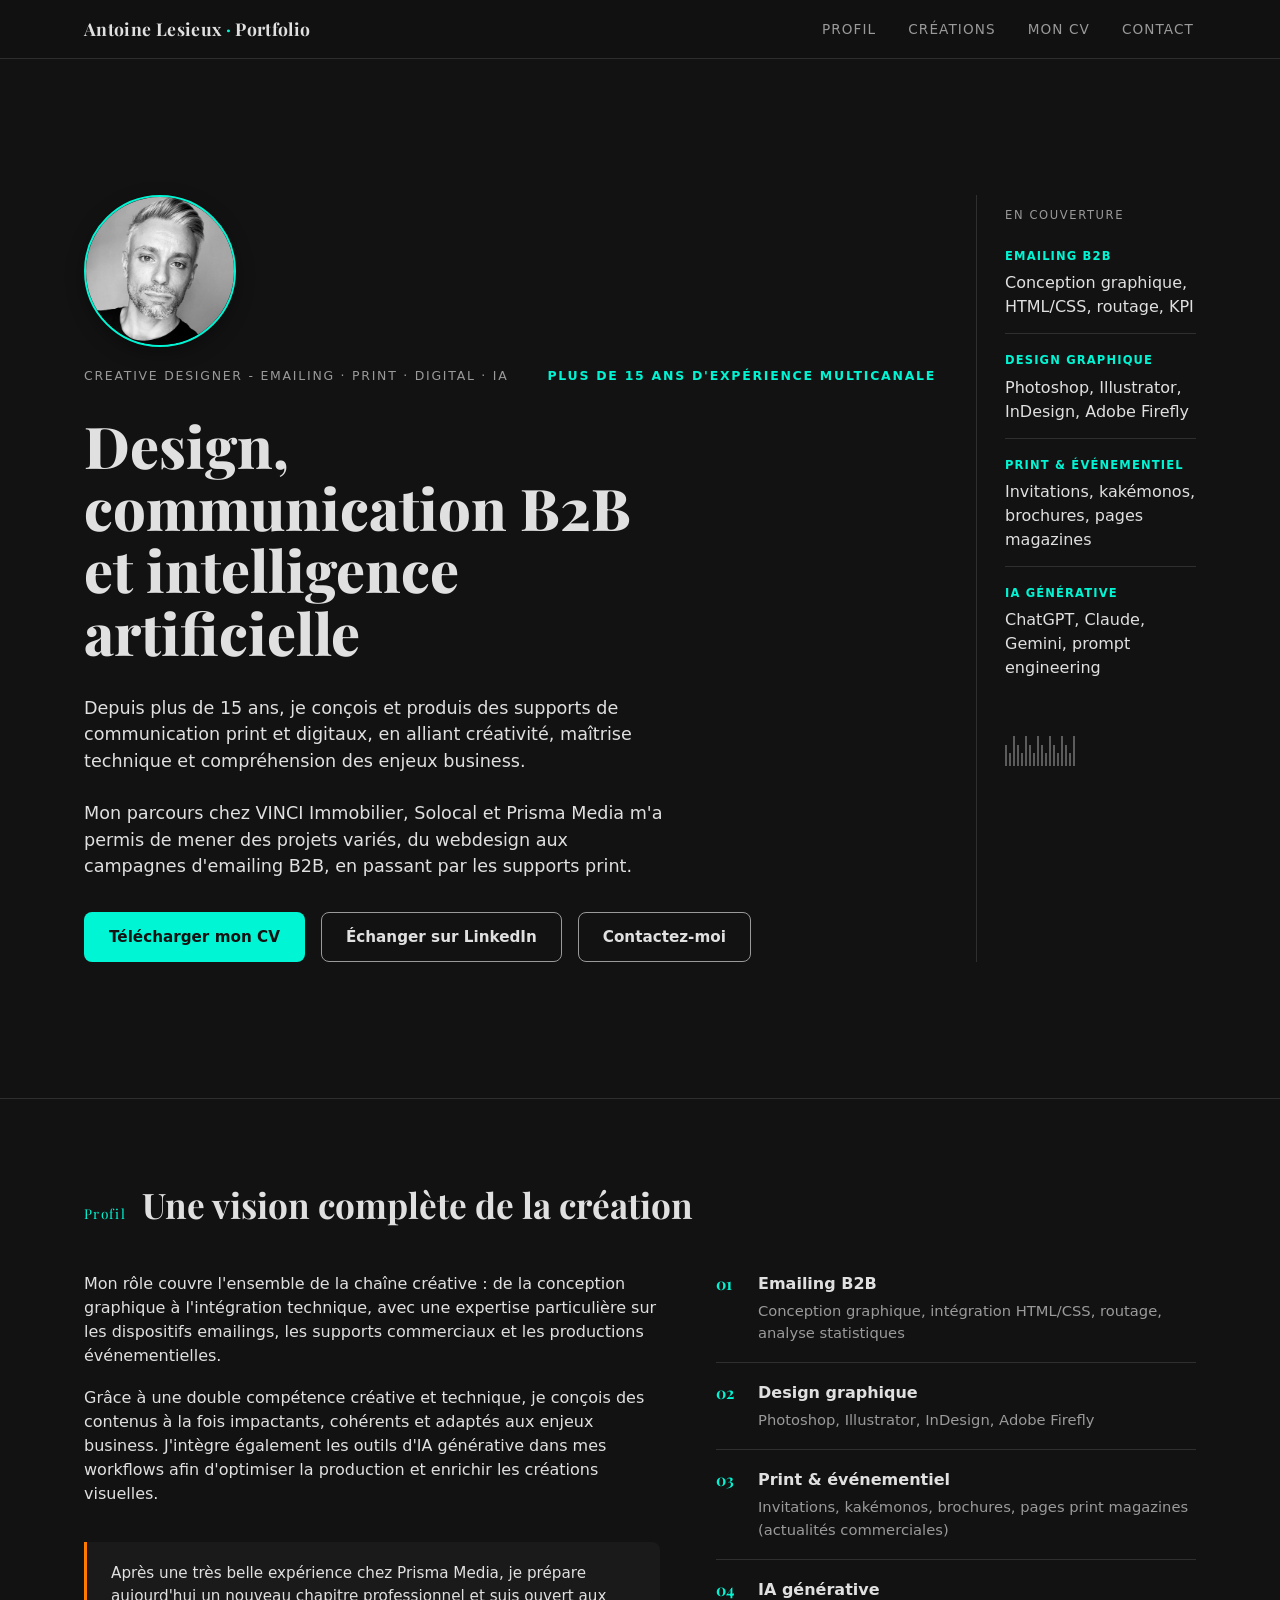
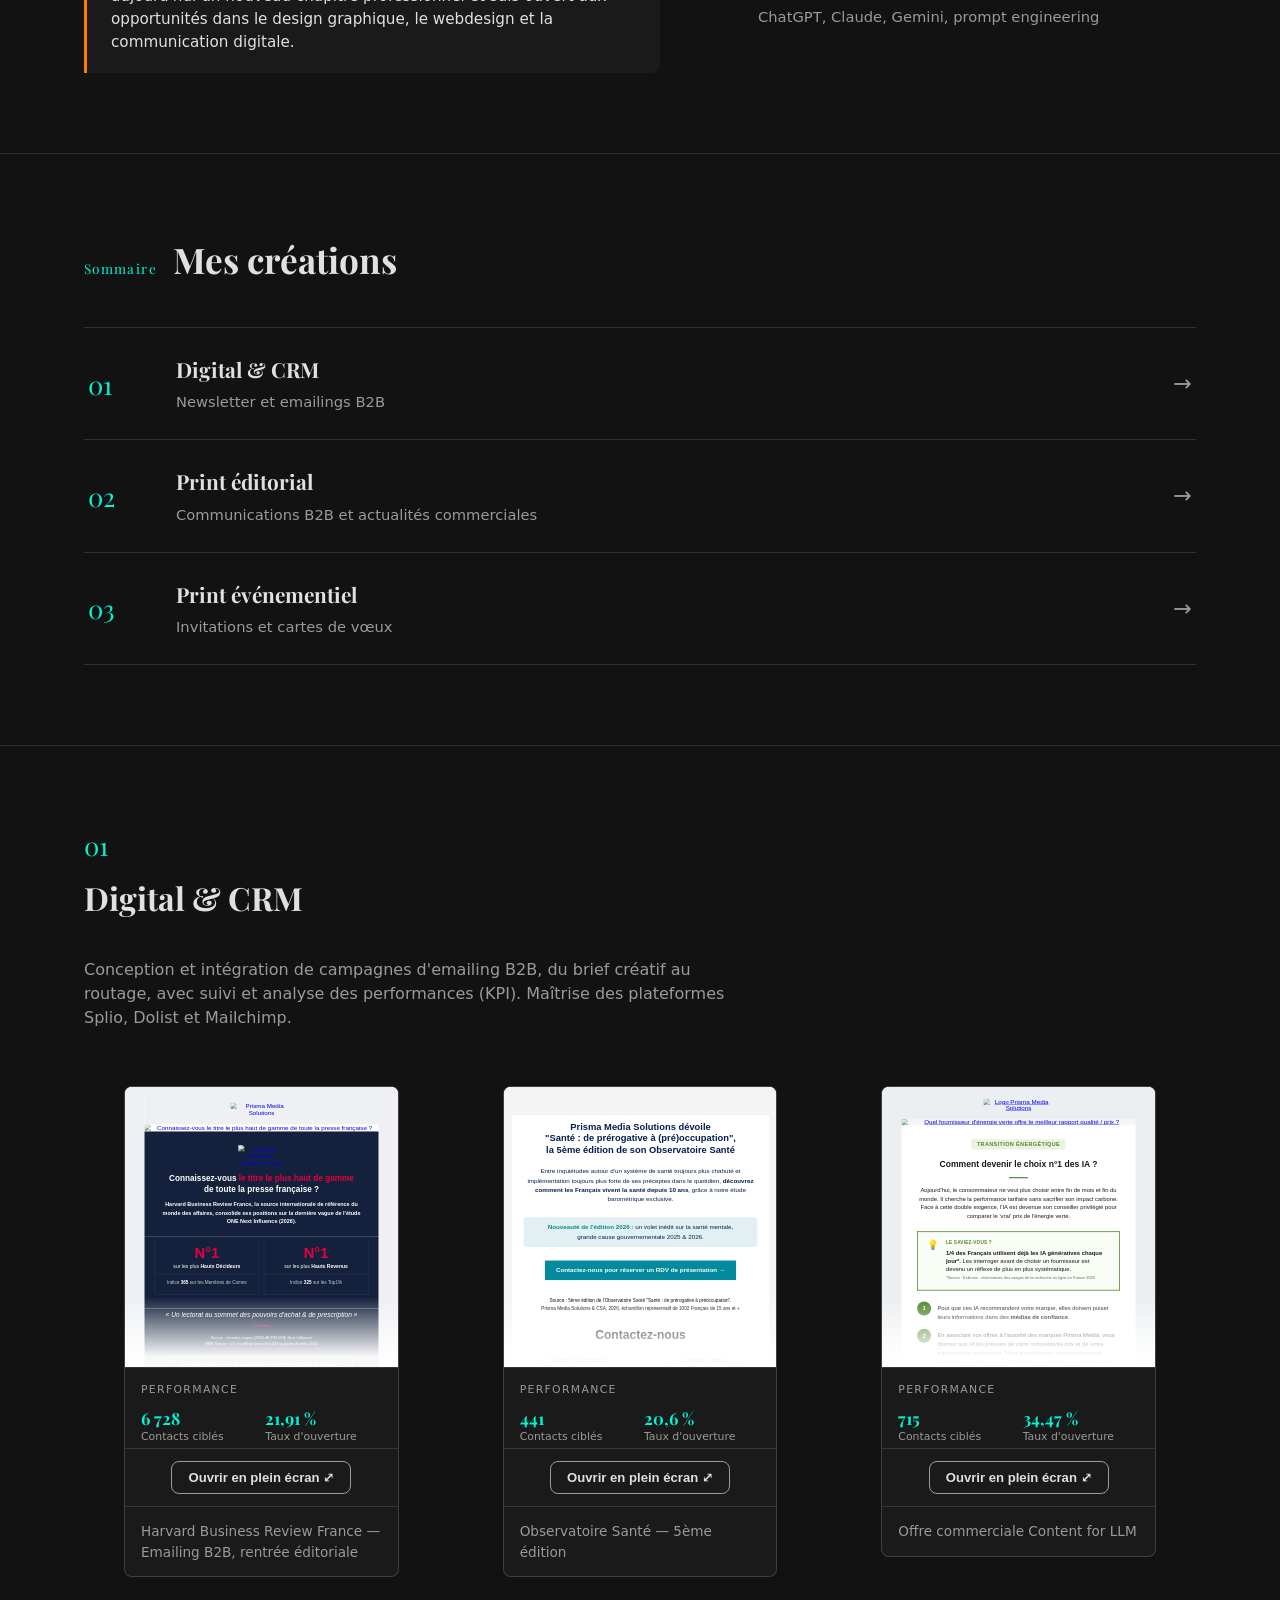
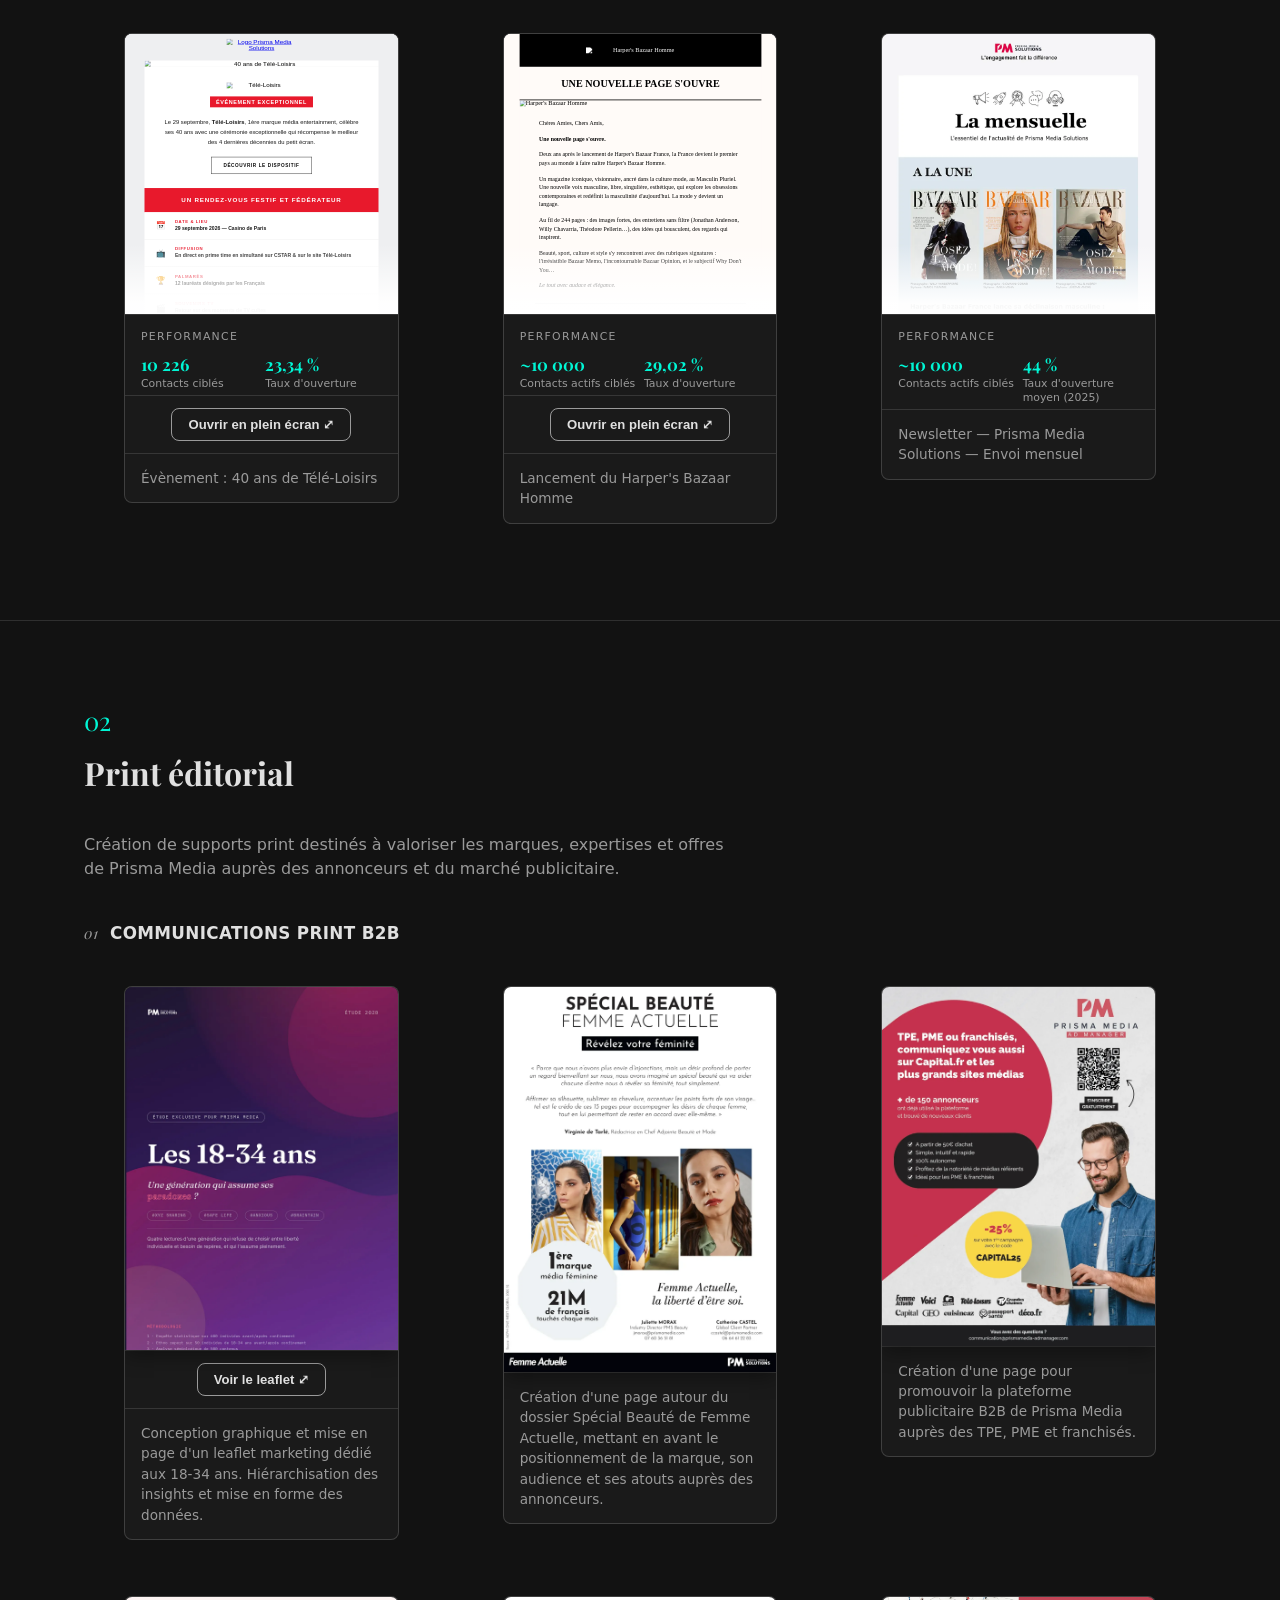
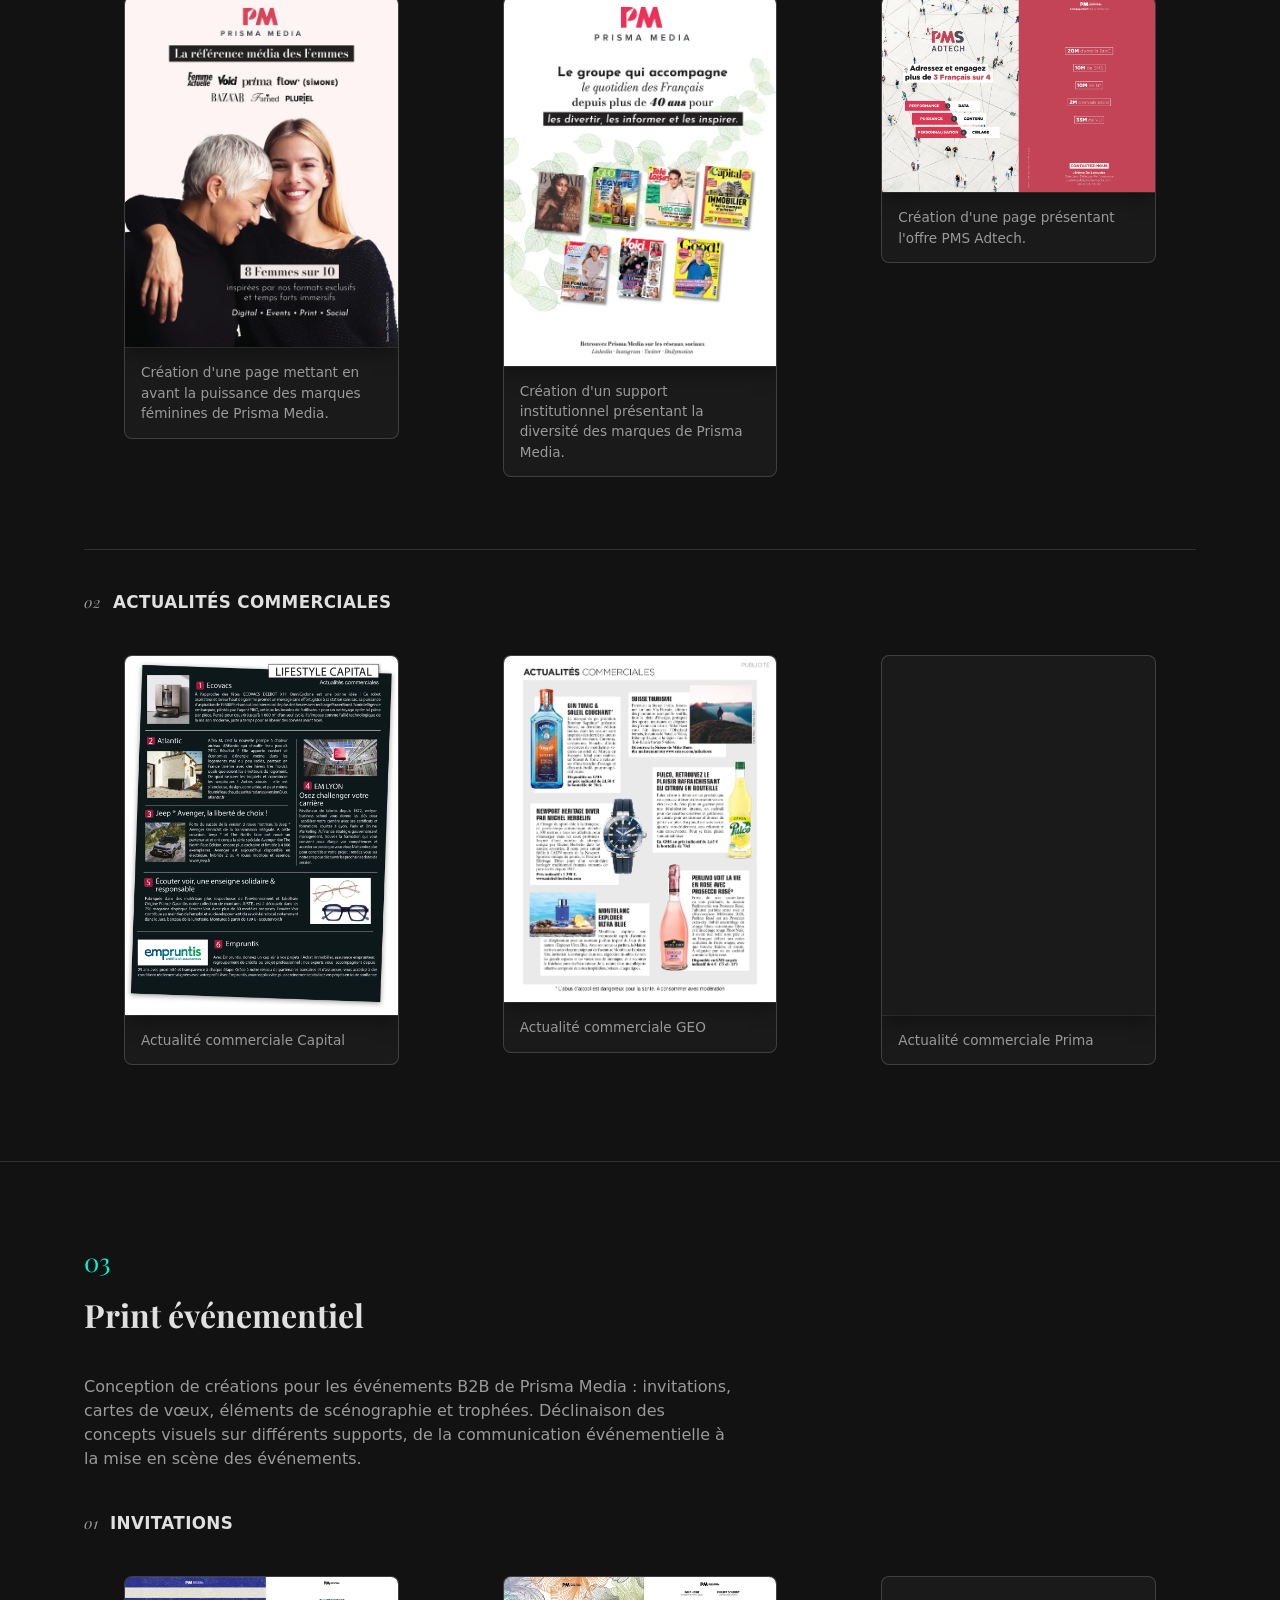
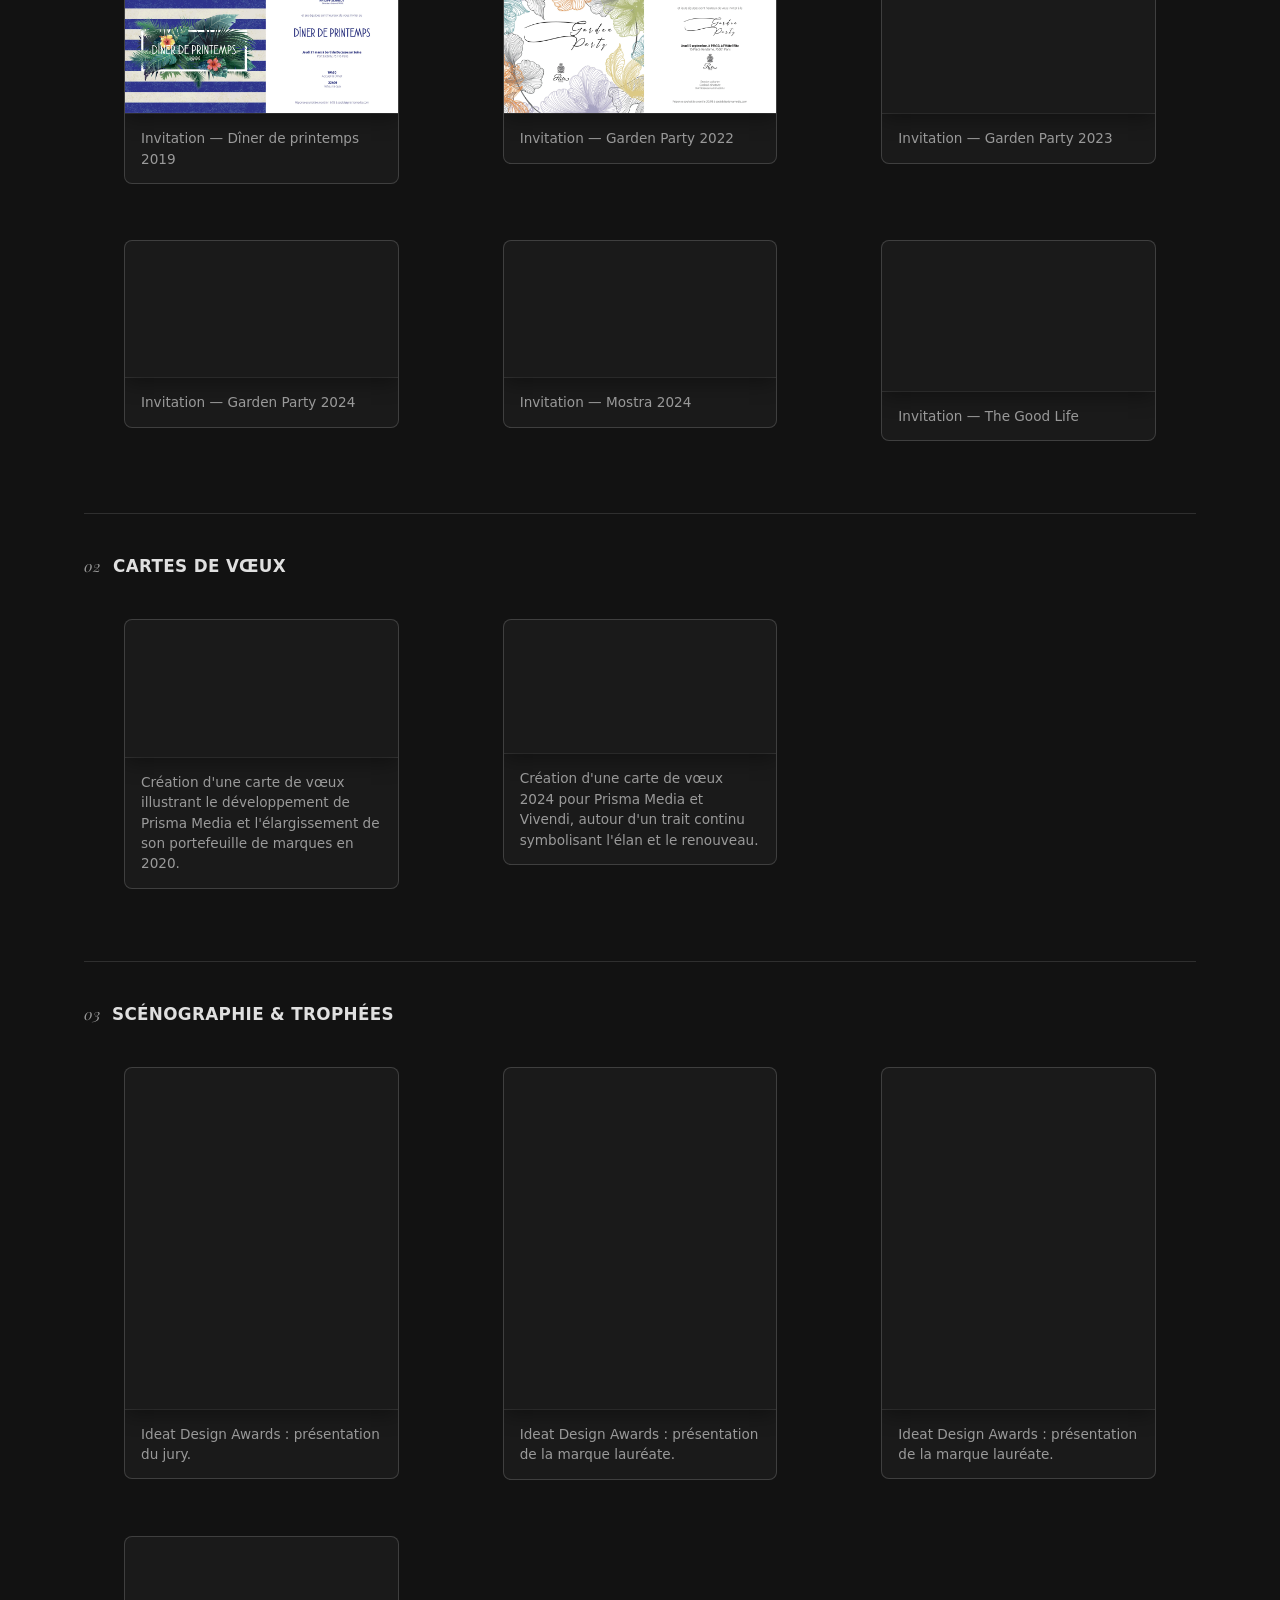
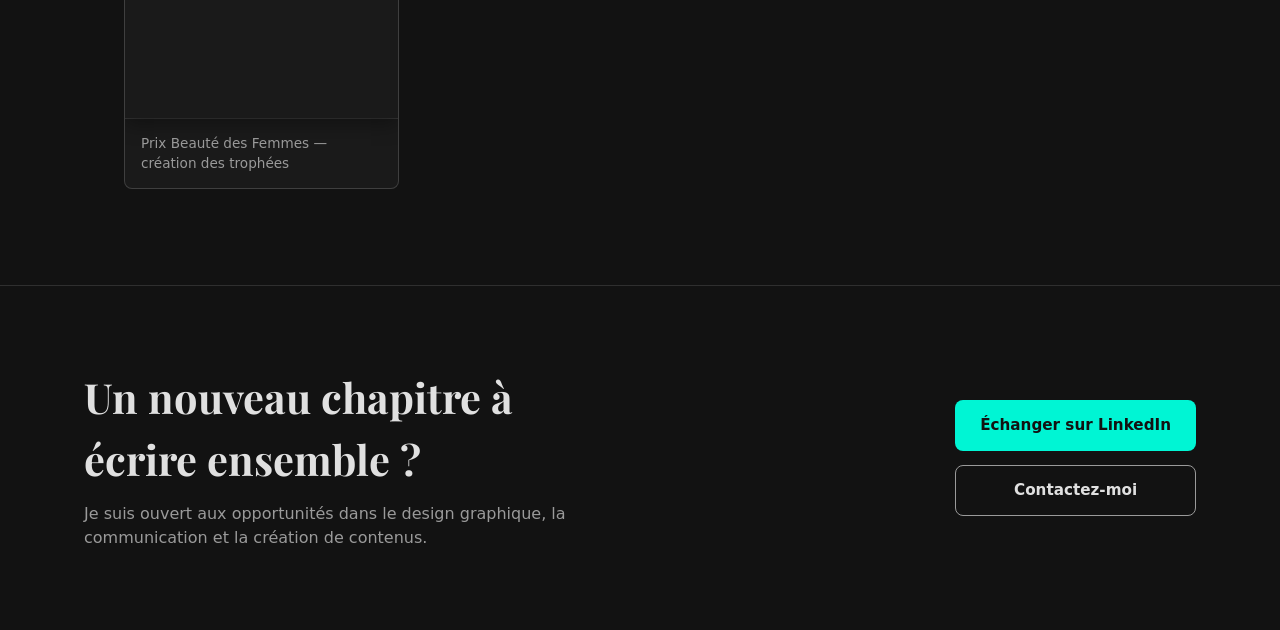
==== commit 6daade88: "Add files via upload" ====
--- a/index.html
+++ b/index.html
@@ -11,7 +11,7 @@
 
 <meta charset="UTF-8">
 <meta name="viewport" content="width=device-width, initial-scale=1.0">
-<title>Antoine Lesieux — Creative Designer Senior & Webdesigner Paris</title>
+<title>Antoine Lesieux - Creative Designer Senior & Webdesigner Paris</title>
 <meta name="description" content="Portfolio d'Antoine Lesieux, Creative Designer & Webdesigner Senior (ex-Prisma Media). Expertise en emailing B2B, print éditorial, digital et IA générative.">
 
 <!-- Canonical URL -->
@@ -22,13 +22,13 @@
 <!-- Open Graph / LinkedIn / Facebook -->
 <meta property="og:type" content="website">
 <meta property="og:url" content="https://antoinelesieux.github.io/">
-<meta property="og:title" content="Antoine Lesieux — Creative Designer Senior & Webdesigner">
+<meta property="og:title" content="Antoine Lesieux - Creative Designer Senior & Webdesigner">
 <meta property="og:description" content="Portfolio d'Antoine Lesieux : emailing B2B, print éditorial, événementiel et IA générative. Plus de 15 ans d'expérience chez Prisma Media.">
 <meta property="og:image" content="https://antoinelesieux.github.io/images/couverture-leaflet.webp">
 
 <!-- Twitter Cards -->
 <meta name="twitter:card" content="summary_large_image">
-<meta name="twitter:title" content="Antoine Lesieux — Creative Designer Senior & Webdesigner">
+<meta name="twitter:title" content="Antoine Lesieux - Creative Designer Senior & Webdesigner">
 <meta name="twitter:description" content="Portfolio d'Antoine Lesieux : emailing B2B, print éditorial, événementiel et IA générative. Plus de 15 ans d'expérience chez Prisma Media.">
 <meta name="twitter:image" content="https://antoinelesieux.github.io/images/couverture-leaflet.webp">
 
@@ -96,7 +96,7 @@
           <img src="https://antoinelesieux.github.io/images/moi.webp" alt="Portrait d'Antoine Lesieux" loading="lazy" decoding="async">
         </div>
         <div class="cover-kicker-row">
-          <span>Creative Designer — Emailing · Print · Digital · IA</span>
+          <span>Creative Designer - Emailing · Print · Digital · IA</span>
           <span class="issue-number">Plus de 15 ans d'expérience multicanale</span>
         </div>
         <h1 id="cover-title">Design, communication B2B et intelligence artificielle</h1>
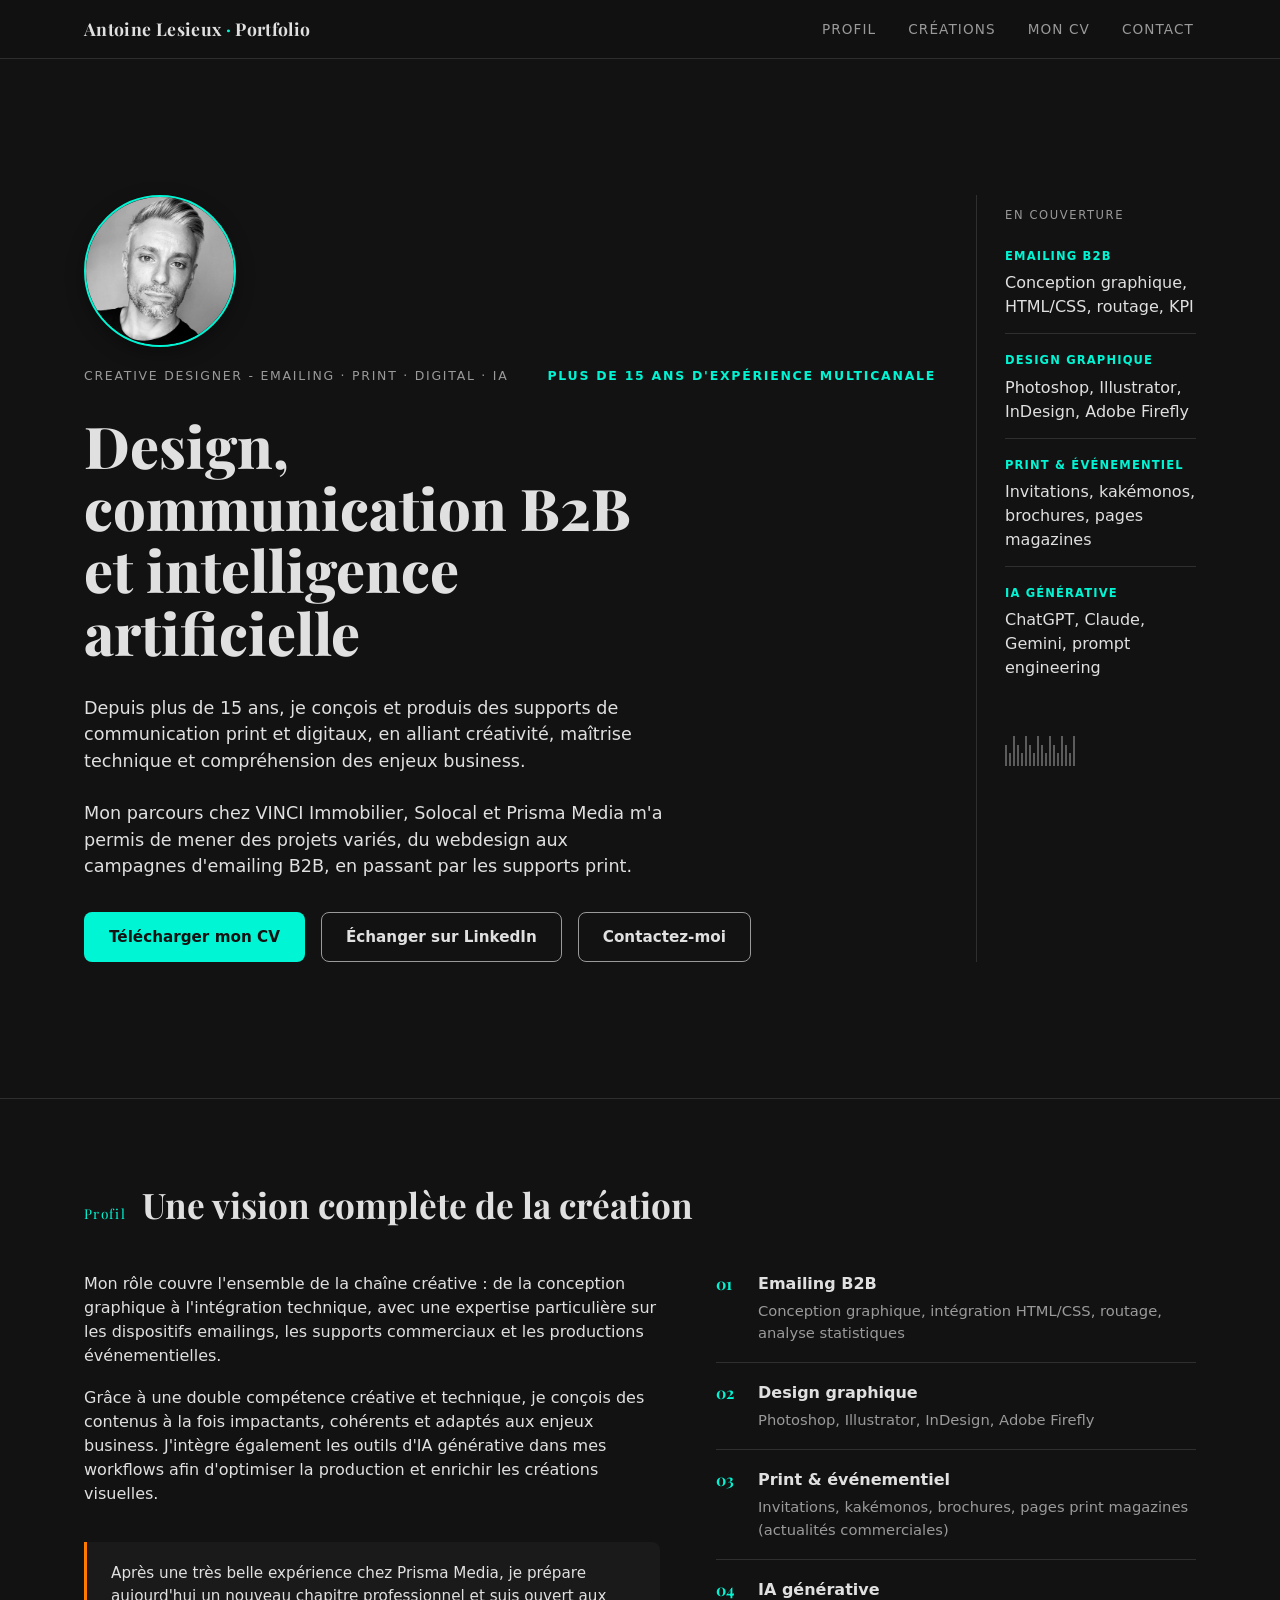
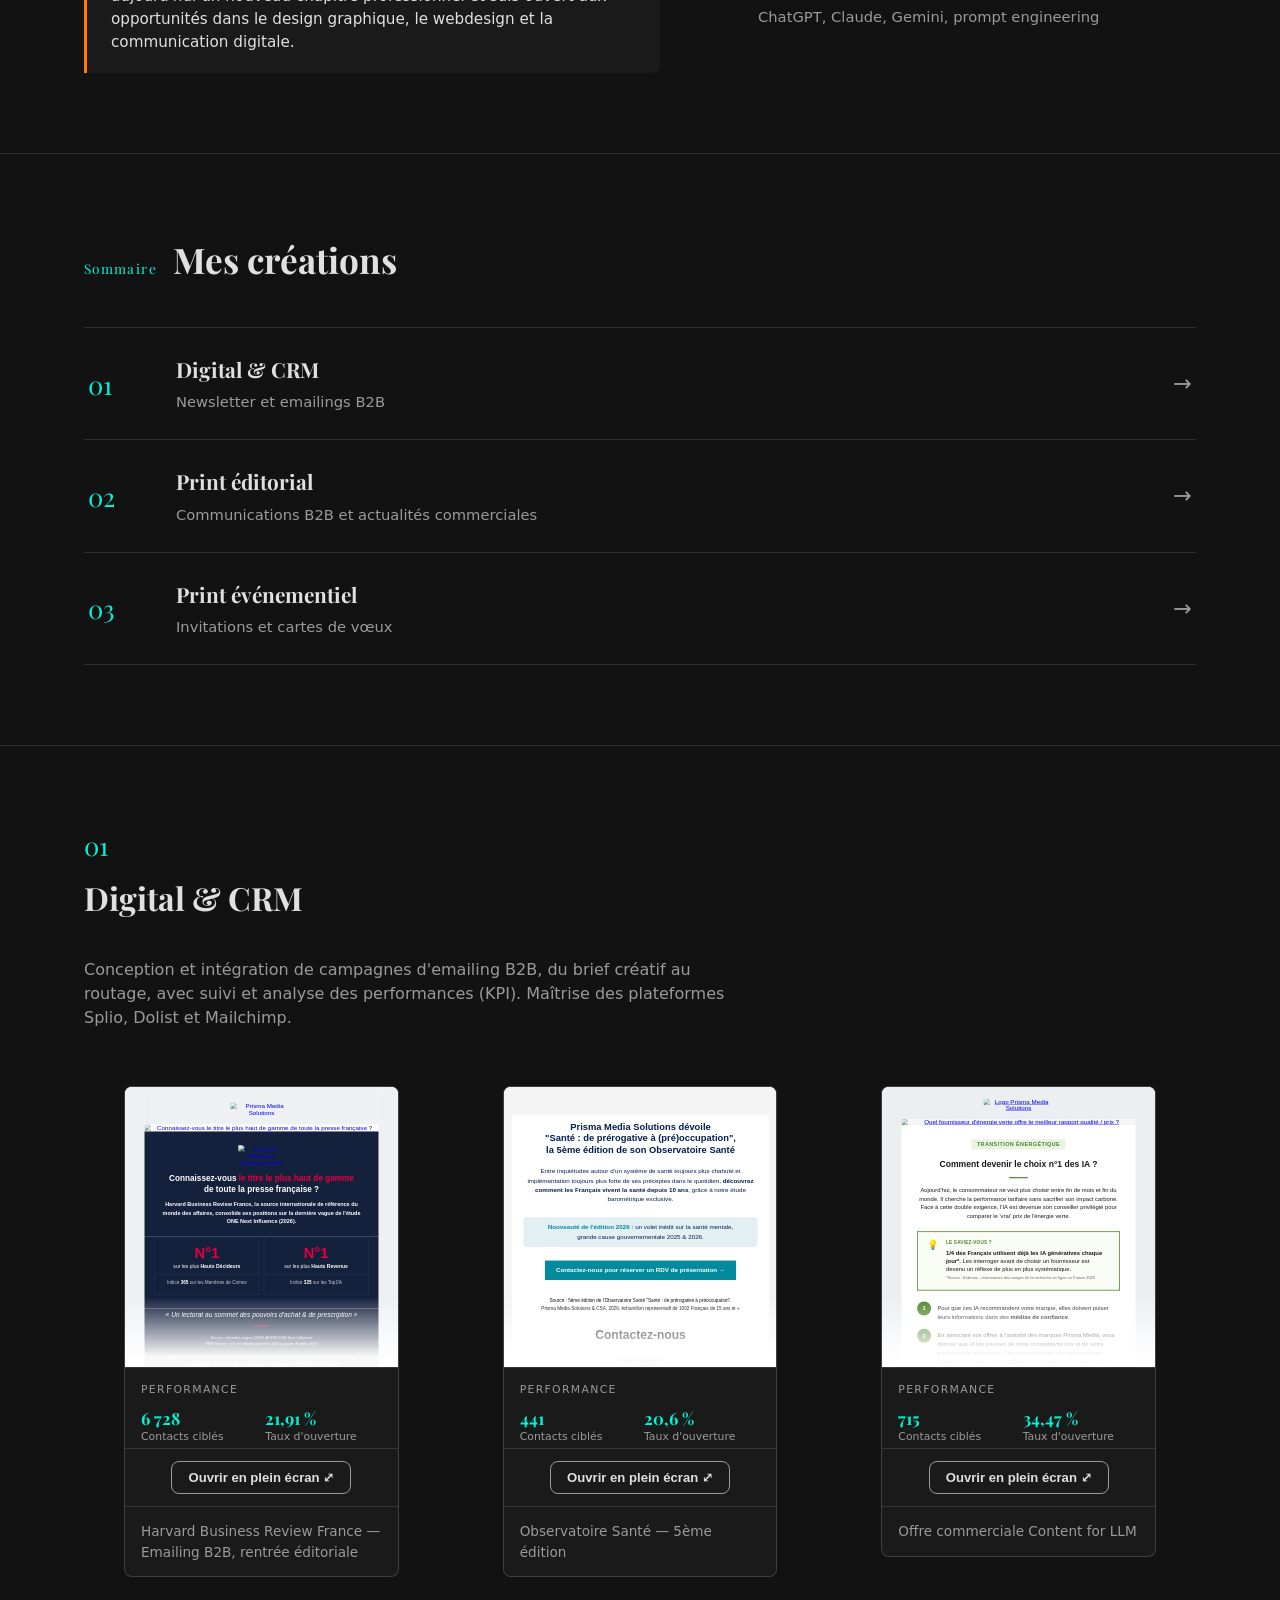
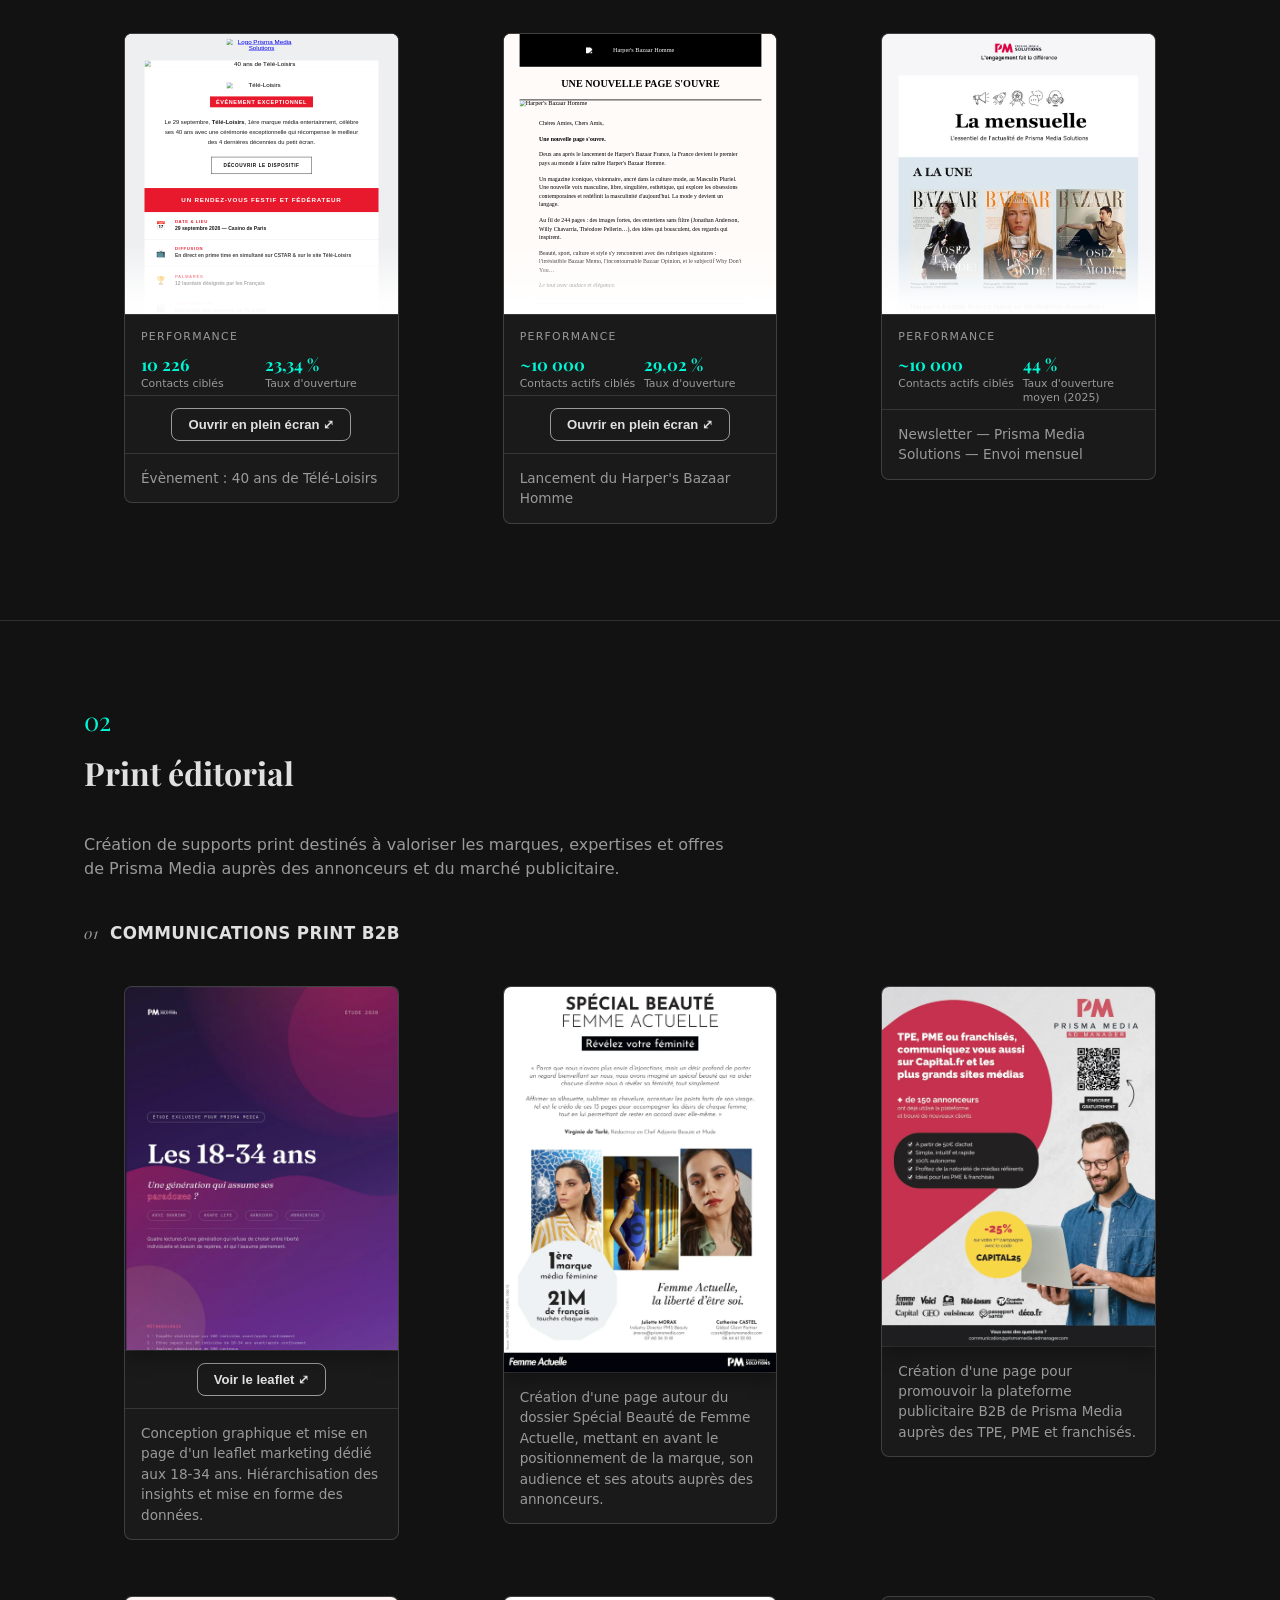
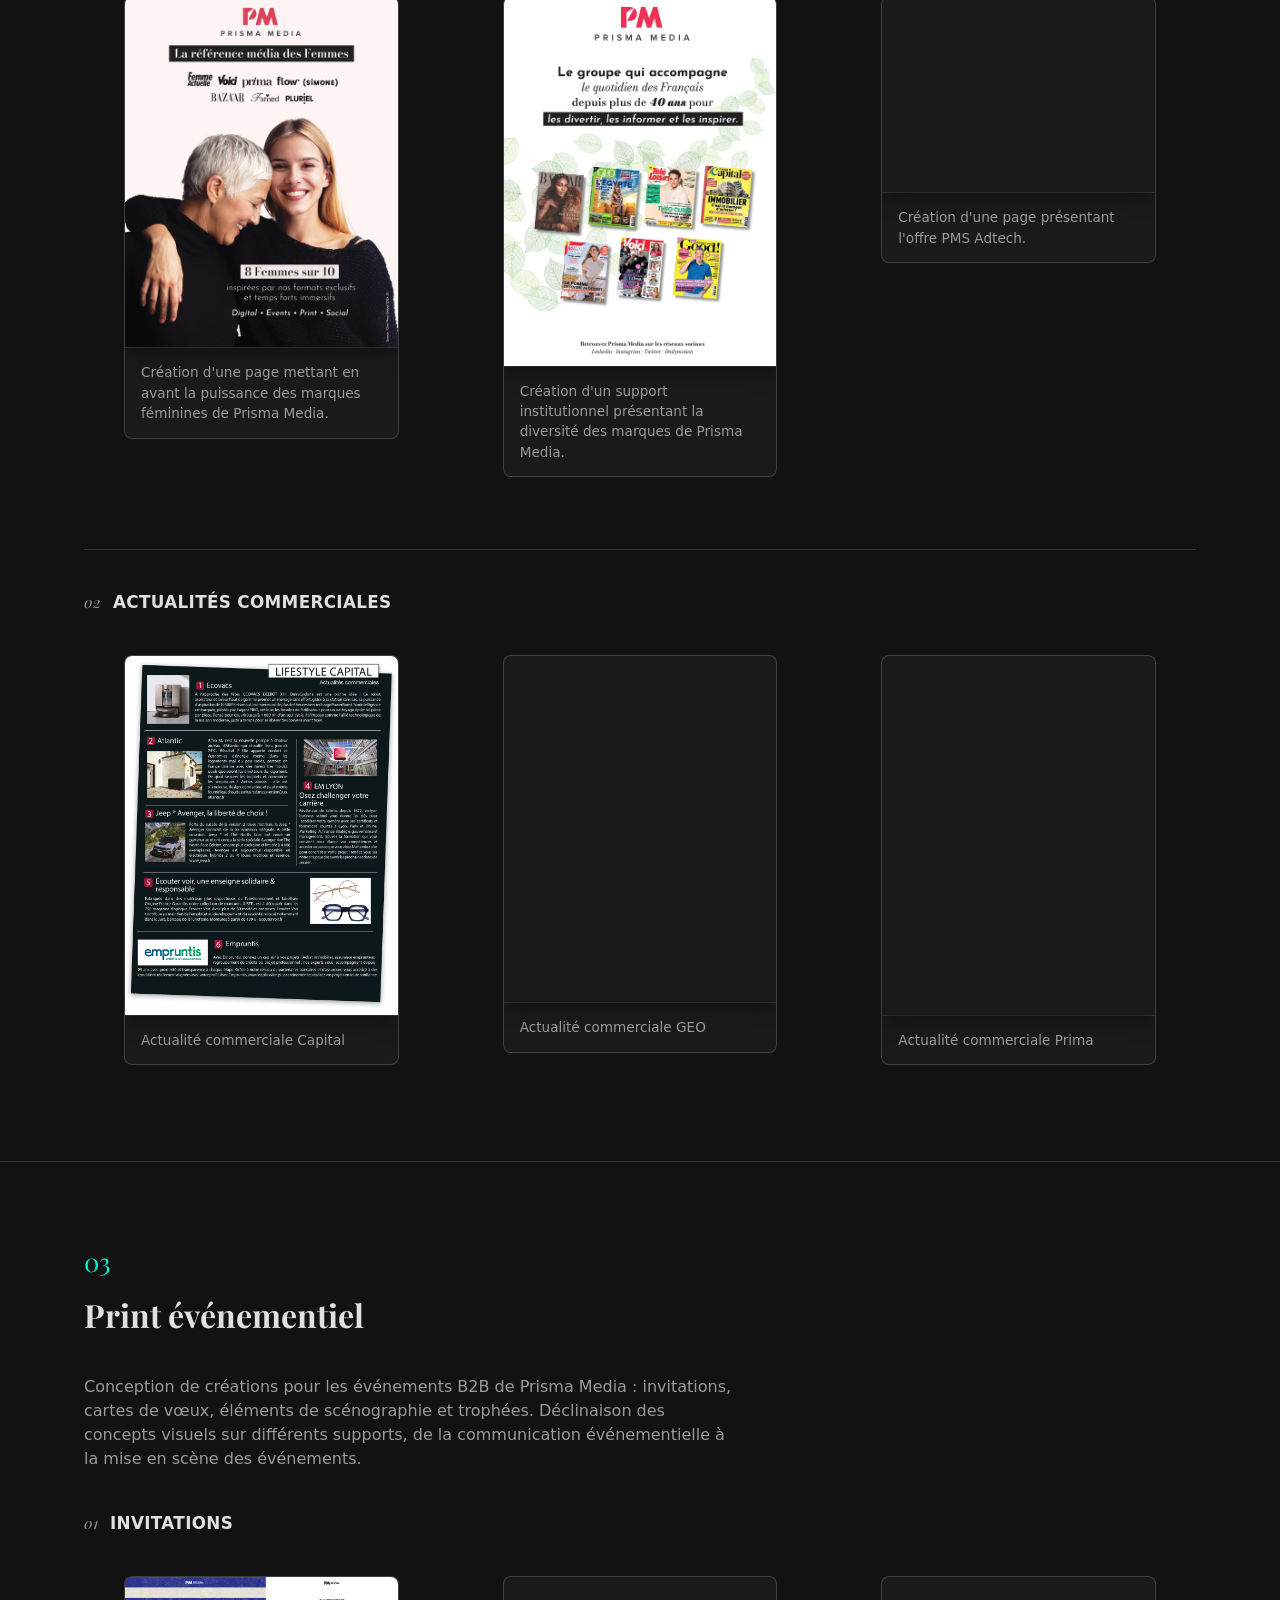
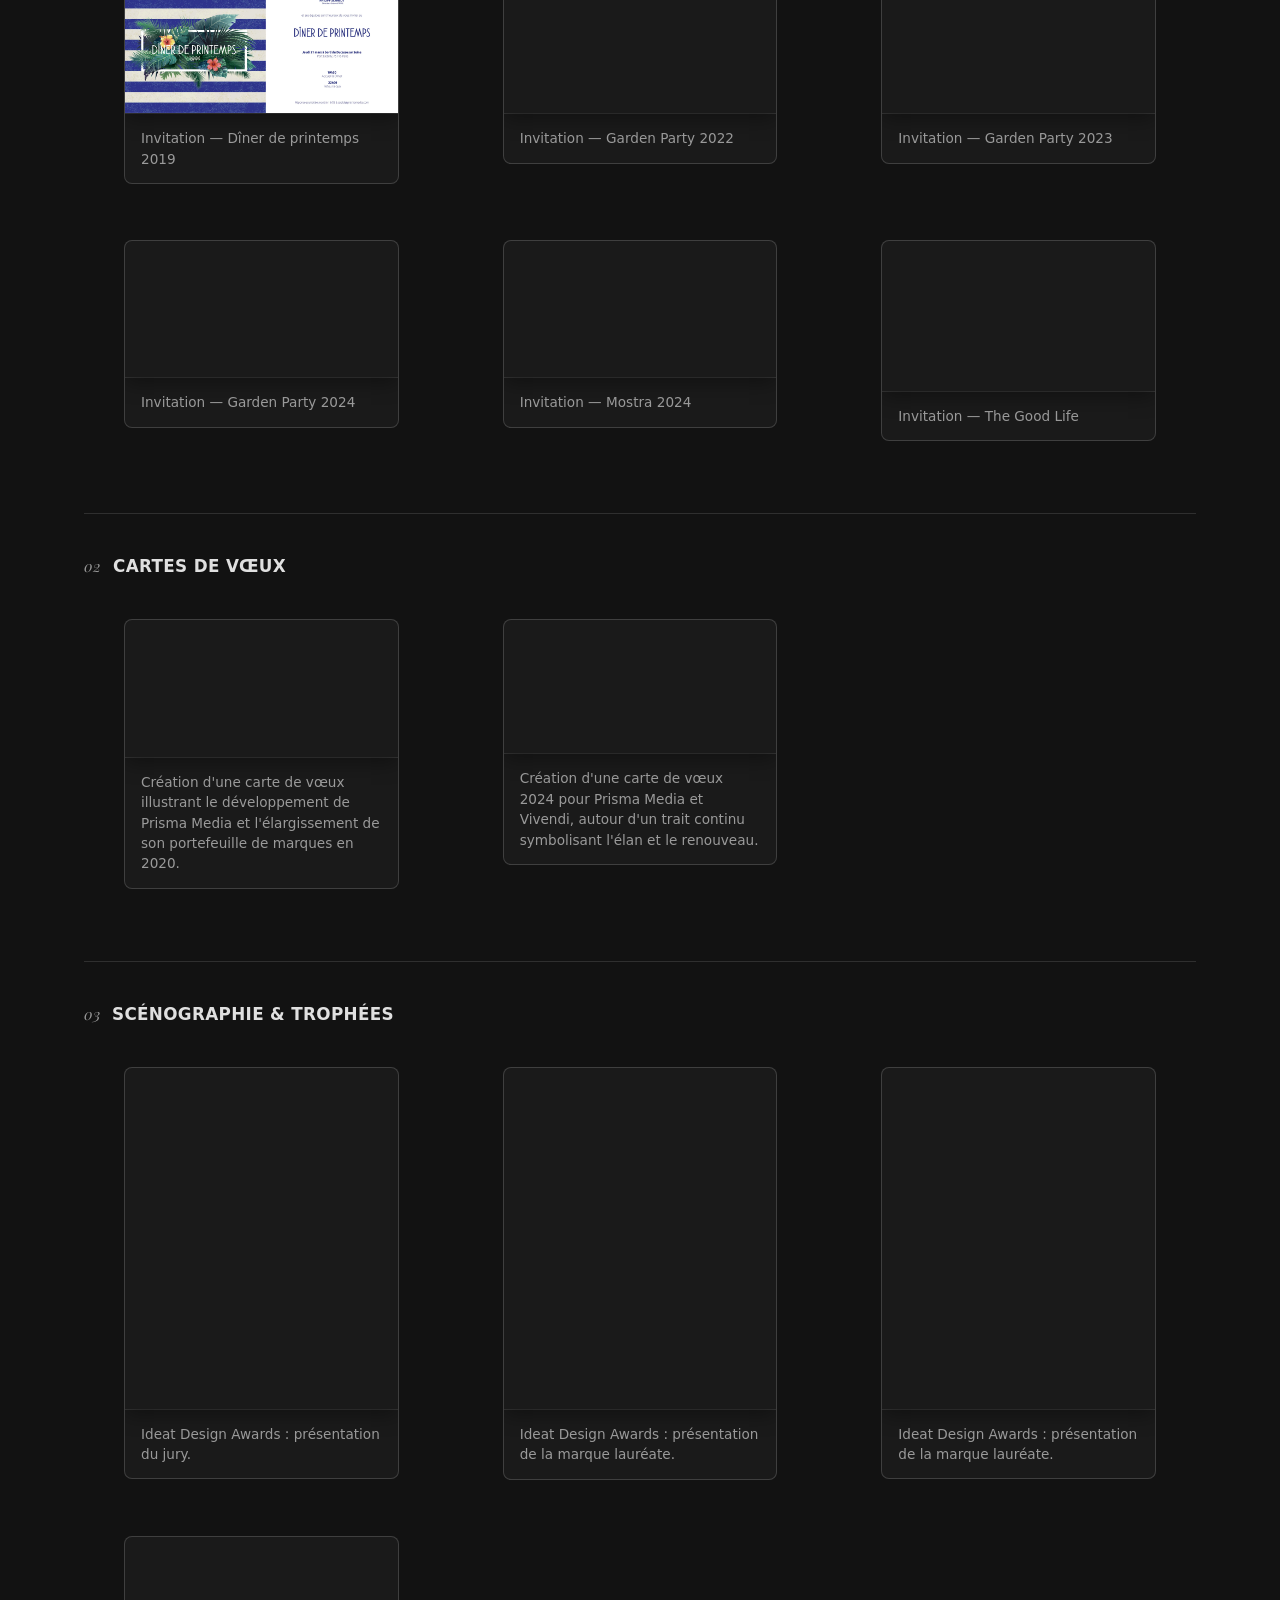
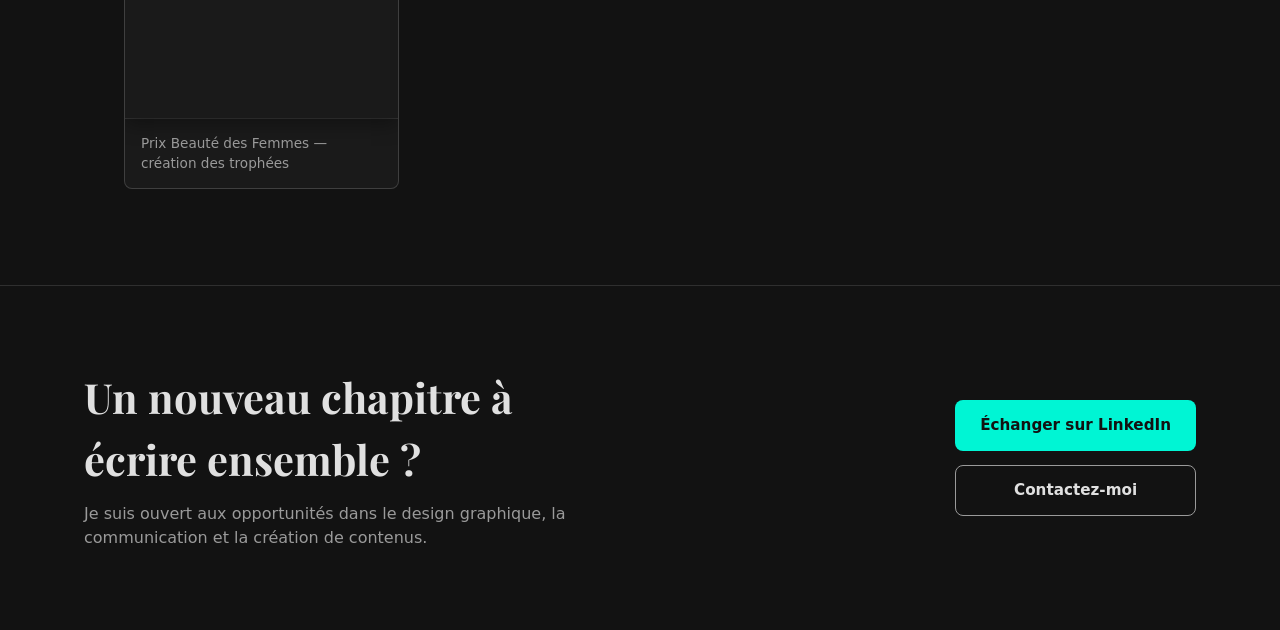
==== commit c2015820: "Add files via upload" ====
--- a/index.html
+++ b/index.html
@@ -256,7 +256,7 @@
       </p>
       <div class="creation-grid">
         <figure class="creation-card filled emailing-card">
-          <div class="email-preview" data-email-id="1" data-email-url="https://antoinelesieux.github.io/emailings/havard-business-review.html">
+          <div class="email-preview" data-email-id="1" data-email-url="https://antoinelesieux.github.io/emailings/harvard-business-review.html">
             <iframe class="email-frame" title="Aperçu de l'emailing — Harvard Business Review France — Été 2026" tabindex="-1" aria-hidden="true"></iframe>
           </div>
           <div class="email-stats">
